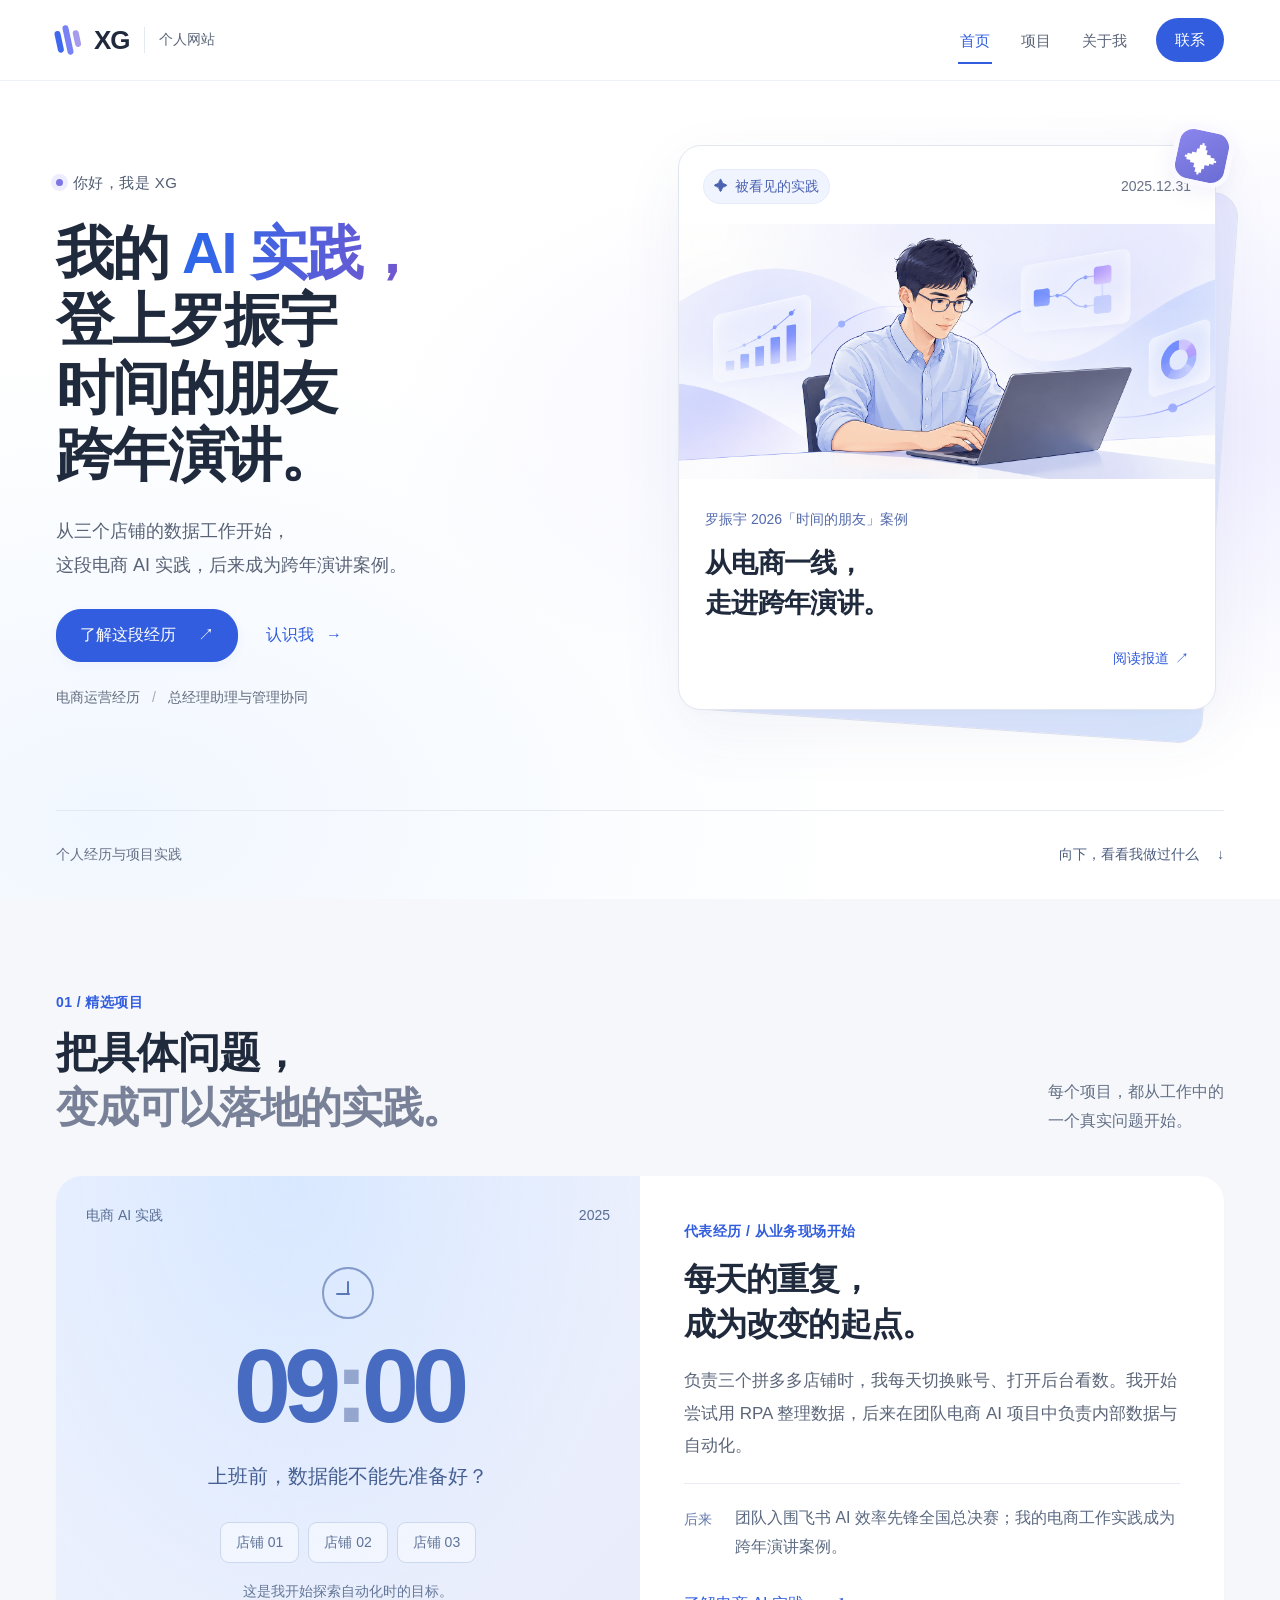
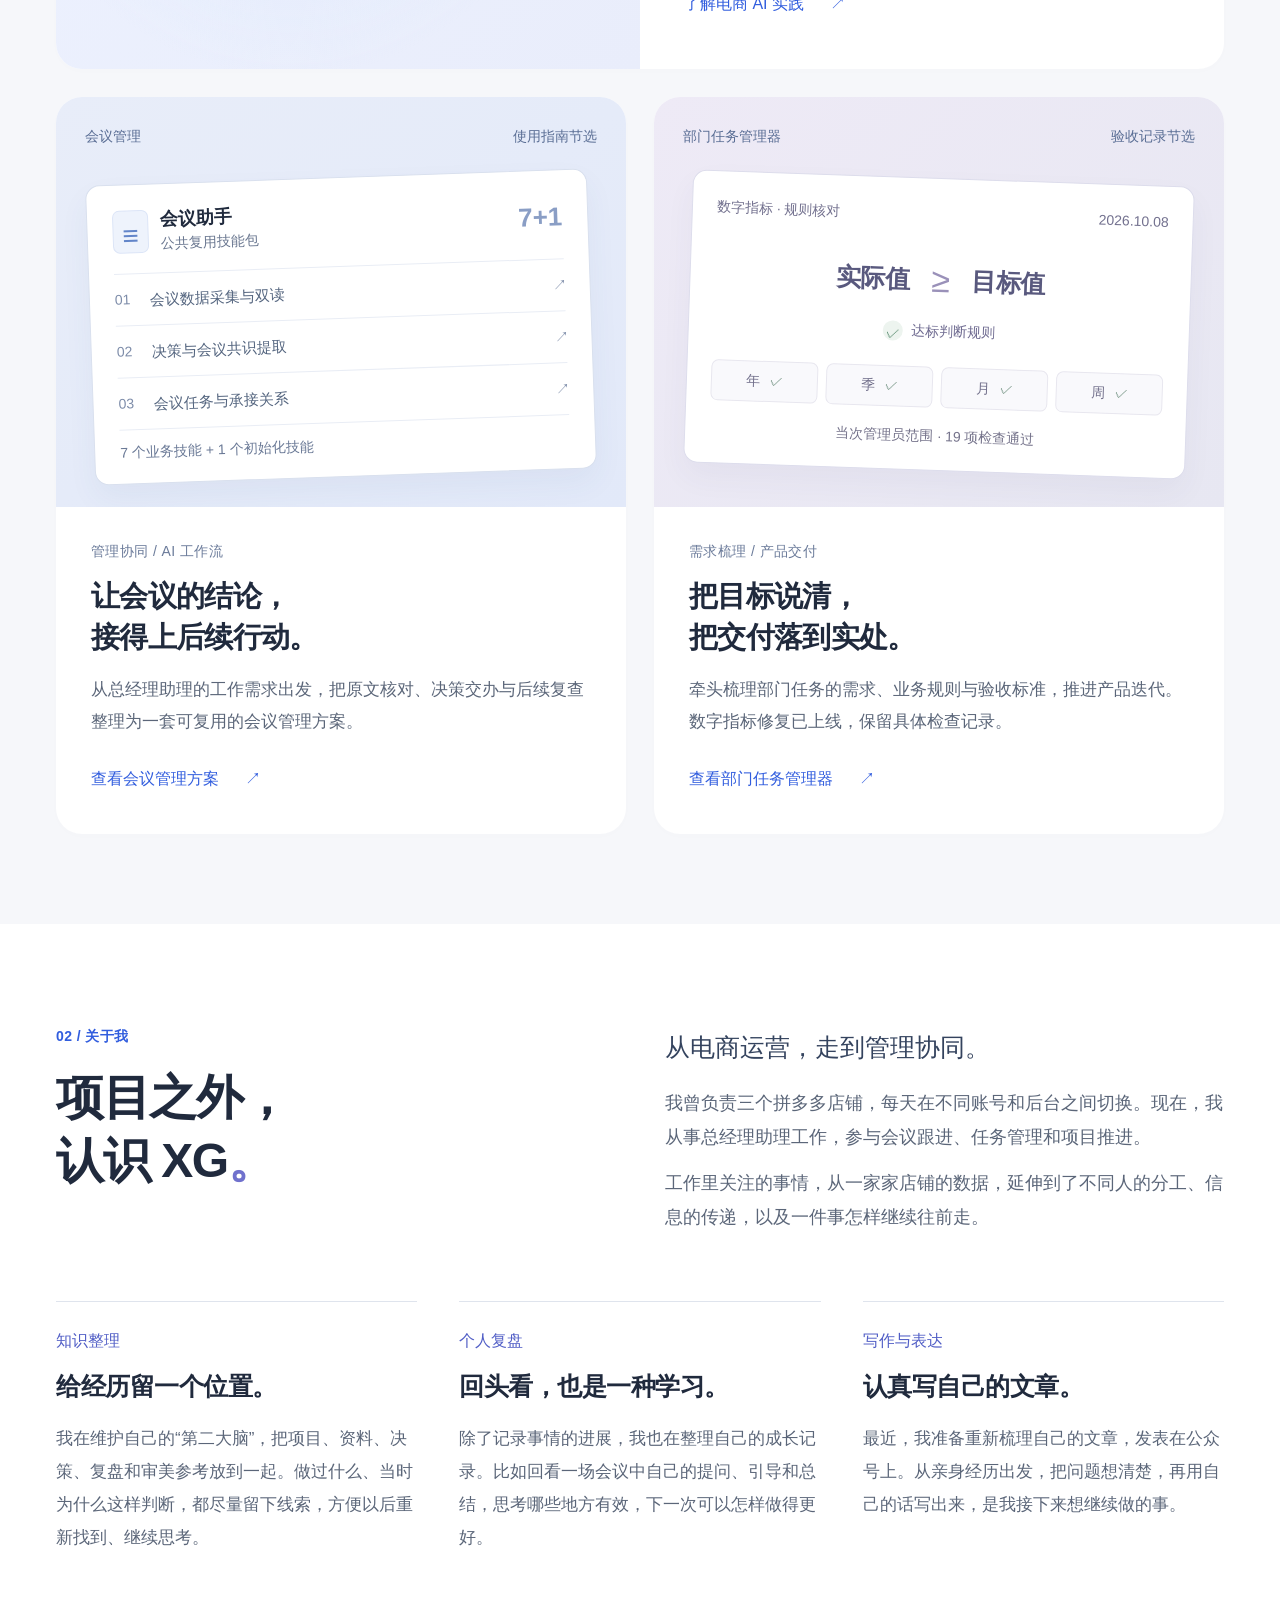
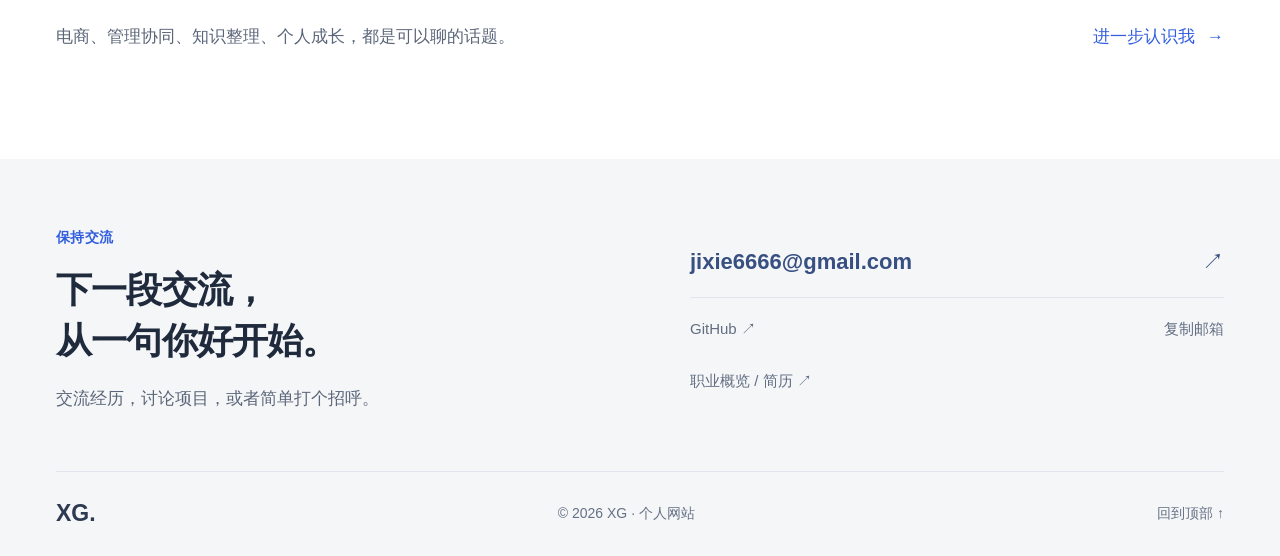
==== index.html @ a5724f80 "Expand personal introduction with learning reflection and writing Expand the homepage About section " ====
<!doctype html>
<html lang="zh-CN">
<head>
  <meta charset="utf-8">
  <meta name="viewport" content="width=device-width, initial-scale=1">
  <meta name="description" content="认识 XG：从电商店铺运营到总经理助理与管理协同，了解我的经历、代表项目与联系方式。">
  <meta name="theme-color" content="#ffffff">
  <meta property="og:title" content="XG｜我的 AI 实践，登上罗振宇时间的朋友跨年演讲。">
  <meta property="og:description" content="XG 的个人介绍与项目。电商 AI 实践、部门任务管理器与会议管理解决方案。">
  <meta property="og:type" content="website">
  <title>XG｜个人介绍与项目</title>
  <link rel="canonical" href="https://jixie6666-code.github.io/">
  <meta property="og:url" content="https://jixie6666-code.github.io/">
  <meta property="og:image" content="https://jixie6666-code.github.io/xg-ai-comic-v3.png">
  <link rel="icon" href="data:image/svg+xml,%3Csvg xmlns='http://www.w3.org/2000/svg' viewBox='0 0 64 64'%3E%3Crect width='64' height='64' rx='18' fill='%233370ff'/%3E%3Ctext x='32' y='41' font-family='Arial' font-size='26' font-weight='700' text-anchor='middle' fill='%23ffffff'%3EXG%3C/text%3E%3C/svg%3E">
  <link rel="stylesheet" href="ui.css?v=8"><link rel="stylesheet" href="home.css?v=8.3">
</head>
<body id="top">
  <a class="skip" href="#main">跳至正文</a>
  <header class="site-header"><div class="site-nav wrap"><a class="brand" href="#top" aria-label="XG 个人网站首页"><span class="logo-symbol" aria-hidden="true"><b></b><b></b><b></b></span>XG<span class="brand-label">个人网站</span></a><nav class="site-links" id="navigation" aria-label="主导航"><a href="#top" aria-current="location">首页</a><a href="#work">项目</a><a href="about.html">关于我</a><a href="#contact">联系</a></nav><button class="menu-toggle" aria-label="打开菜单" aria-expanded="false" aria-controls="navigation">☰</button></div></header>
  <main id="main">
    <div class="hero-shell">
      <section class="hero wrap" aria-labelledby="hero-title">
        <div class="hero-text">
          <div class="eyebrow intro-label"><span aria-hidden="true"></span>你好，我是 XG</div>
          <h1 id="hero-title"><span class="hero-line">我的 <span class="accent">AI 实践，</span></span><span class="hero-line">登上罗振宇</span><span class="hero-line">时间的朋友</span><span class="hero-line">跨年演讲。</span></h1>
          <p class="hero-copy">从三个店铺的数据工作开始，<br class="desktop-break">这段电商 AI 实践，后来成为跨年演讲案例。</p>
          <div class="hero-actions"><a class="primary link" href="project-commerce.html">了解这段经历 <span class="arrow" aria-hidden="true">↗</span></a><a class="text-button" href="about.html">认识我 <span class="arrow" aria-hidden="true">→</span></a></div>
          <p class="hero-caption">电商运营经历 <span aria-hidden="true">/</span> 总经理助理与管理协同</p>
        </div>
        <figure class="spotlight">
          <div class="spotlight-back" aria-hidden="true"></div>
          <div class="spotlight-card">
            <div class="spotlight-top"><span class="feature-pill"><span aria-hidden="true">✦</span> 被看见的实践</span><time datetime="2025-12-31">2025.12.31</time></div>
            <img class="portrait-image" src="xg-ai-comic-v3.png" alt="XG 戴眼镜、穿浅蓝色衬衫，在电脑前开展 AI 工作的漫画插图" fetchpriority="high" width="1923" height="818">
            <figcaption class="spotlight-content"><span class="spotlight-kicker">罗振宇 2026「时间的朋友」案例</span><h2>从电商一线，<br>走进跨年演讲。</h2><div class="spotlight-foot"><a class="link" href="https://www.feishu.cn/content/article/7591427374978190536" target="_blank" rel="noopener noreferrer">阅读报道 <span class="arrow" aria-hidden="true">↗</span></a></div></figcaption>
          </div>
          <div class="spotlight-seal" aria-hidden="true">✦</div>
        </figure>
      </section>
      <div class="hero-bottom wrap"><span>个人经历与项目实践</span><a href="#work">向下，看看我做过什么 <span aria-hidden="true">↓</span></a></div>
    </div>
    <div class="work-background">
      <section class="section wrap selected-projects" id="work" aria-labelledby="work-title">
        <div class="section-heading"><div><div class="eyebrow">01 / 精选项目</div><h2 id="work-title">把具体问题，<br><span>变成可以落地的实践。</span></h2></div><p class="side-note">每个项目，都从工作中的<br>一个真实问题开始。</p></div>
        <article class="commerce-feature" id="featured">
          <div class="commerce-visual"><div class="visual-label"><span>电商 AI 实践</span><span>2025</span></div><div class="clock-face" aria-hidden="true"><i></i><b></b></div><div class="morning-time">09<span>:</span>00</div><p class="morning-question">上班前，数据能不能先准备好？</p><div class="morning-stores"><span>店铺 01</span><span>店铺 02</span><span>店铺 03</span></div><p class="visual-note">这是我开始探索自动化时的目标。</p></div>
          <div class="commerce-content"><div class="eyebrow">代表经历 / 从业务现场开始</div><h3>每天的重复，<br>成为改变的起点。</h3><p>负责三个拼多多店铺时，我每天切换账号、打开后台看数。我开始尝试用 RPA 整理数据，后来在团队电商 AI 项目中负责内部数据与自动化。</p><div class="project-outcome"><span>后来</span><p>团队入围飞书 AI 效率先锋全国总决赛；我的电商工作实践成为跨年演讲案例。</p></div><a class="project-read" href="project-commerce.html">了解电商 AI 实践 <span aria-hidden="true">↗</span></a></div>
        </article>
        <div class="project-grid">
          <article class="project">
            <div class="project-visual meeting-visual"><div class="visual-label"><span>会议管理</span><span>使用指南节选</span></div><div class="guide-preview"><div class="guide-heading"><span class="document-icon" aria-hidden="true">≡</span><span>会议助手<span>公共复用技能包</span></span><b>7+1</b></div><div class="guide-row"><span>01</span><strong>会议数据采集与双读</strong><span aria-hidden="true">↗</span></div><div class="guide-row"><span>02</span><strong>决策与会议共识提取</strong><span aria-hidden="true">↗</span></div><div class="guide-row"><span>03</span><strong>会议任务与承接关系</strong><span aria-hidden="true">↗</span></div><div class="guide-foot">7 个业务技能 + 1 个初始化技能</div></div></div>
            <div class="project-content"><div class="eyebrow">管理协同 / AI 工作流</div><h3>让会议的结论，<br>接得上后续行动。</h3><p>从总经理助理的工作需求出发，把原文核对、决策交办与后续复查整理为一套可复用的会议管理方案。</p><a class="project-read" href="project-meeting.html">查看会议管理方案 <span aria-hidden="true">↗</span></a></div>
          </article>
          <article class="project">
            <div class="project-visual task-visual"><div class="visual-label"><span>部门任务管理器</span><span>验收记录节选</span></div><div class="task-preview"><div class="task-preview-top"><span>数字指标 · 规则核对</span><time datetime="2026-10-08">2026.10.08</time></div><div class="metric-rule"><span>实际值</span><b>≥</b><span>目标值</span></div><div class="metric-status"><span aria-hidden="true">✓</span> 达标判断规则</div><div class="scope-checks"><span>年 <i>✓</i></span><span>季 <i>✓</i></span><span>月 <i>✓</i></span><span>周 <i>✓</i></span></div><p class="task-preview-foot">当次管理员范围 · 19 项检查通过</p></div></div>
            <div class="project-content"><div class="eyebrow">需求梳理 / 产品交付</div><h3>把目标说清，<br>把交付落到实处。</h3><p>牵头梳理部门任务的需求、业务规则与验收标准，推进产品迭代。数字指标修复已上线，保留具体检查记录。</p><a class="project-read" href="project-task.html">查看部门任务管理器 <span aria-hidden="true">↗</span></a></div>
          </article>
        </div>
      </section>
    </div>
    <section class="personal-section" id="about" aria-labelledby="about-title">
      <div class="wrap personal-home">
        <div class="personal-heading"><div class="eyebrow">02 / 关于我</div><h2 id="about-title">项目之外，<br>认识 XG<span class="accent-dot">。</span></h2></div>
        <div class="personal-copy"><p class="personal-lead">从电商运营，走到管理协同。</p><p>我曾负责三个拼多多店铺，每天在不同账号和后台之间切换。现在，我从事总经理助理工作，参与会议跟进、任务管理和项目推进。</p><p>工作里关注的事情，从一家家店铺的数据，延伸到了不同人的分工、信息的传递，以及一件事怎样继续往前走。</p></div>
        <div class="personal-notes">
          <article class="personal-note"><span class="personal-topic">知识整理</span><h3>给经历留一个位置。</h3><p>我在维护自己的“第二大脑”，把项目、资料、决策、复盘和审美参考放到一起。做过什么、当时为什么这样判断，都尽量留下线索，方便以后重新找到、继续思考。</p></article>
          <article class="personal-note"><span class="personal-topic">个人复盘</span><h3>回头看，也是一种学习。</h3><p>除了记录事情的进展，我也在整理自己的成长记录。比如回看一场会议中自己的提问、引导和总结，思考哪些地方有效，下一次可以怎样做得更好。</p></article>
          <article class="personal-note"><span class="personal-topic">写作与表达</span><h3>认真写自己的文章。</h3><p>最近，我准备重新梳理自己的文章，发表在公众号上。从亲身经历出发，把问题想清楚，再用自己的话写出来，是我接下来想继续做的事。</p></article>
        </div>
        <div class="personal-bottom"><span>电商、管理协同、知识整理、个人成长，都是可以聊的话题。</span><a class="story-link" href="about.html">进一步认识我 <span aria-hidden="true">→</span></a></div>
      </div>
    </section>
  </main>
  <footer class="contact" id="contact"><div class="wrap"><div class="contact-top"><div><div class="eyebrow">保持交流</div><h2>下一段交流，<br>从一句你好开始。</h2><p>交流经历，讨论项目，或者简单打个招呼。</p></div><div class="contact-links"><a class="email-link" href="mailto:jixie6666@gmail.com">jixie6666@gmail.com <span>↗</span></a><div class="contact-mini"><a href="https://github.com/jixie6666-code" target="_blank" rel="noopener noreferrer">GitHub ↗</a><button class="copy-email">复制邮箱</button></div><div class="contact-mini"><button data-resume>职业概览 / 简历 ↗</button></div></div></div><div class="footer"><a class="wordmark" href="#top">XG.</a><span>© 2026 XG · 个人网站</span><a class="back-top" href="#top">回到顶部 ↑</a></div></div></footer>
  <dialog id="caseDialog" aria-labelledby="case-title"><div class="dialog-body"><div class="dialog-top"><div class="eyebrow" id="case-eyebrow">PROJECT NOTES</div><button class="close-button" data-close aria-label="关闭项目详情">×</button></div><h2 id="case-title"></h2><p class="dialog-lead" id="case-lead"></p><div class="case-details" id="case-details"></div><section class="case-evidence" aria-labelledby="evidence-title"><h3 id="evidence-title">工作产物与证据</h3><div id="case-artifacts" class="artifact-list"></div></section><p class="case-scope" id="case-scope"></p><div class="dialog-bottom"><span>对项目的兴趣，也可以成为交流的起点。</span><a class="text-button" href="mailto:jixie6666@gmail.com?subject=关于你的项目实践">聊聊这个项目 ↗</a></div></div></dialog>
  <dialog id="resumeDialog" aria-labelledby="resume-title"><div class="dialog-body"><div class="dialog-top"><div class="eyebrow">RESUME / 职业概览</div><button class="close-button" data-close aria-label="关闭简历">×</button></div><h2 class="resume-name" id="resume-title">XG</h2><div class="resume-meta"><span>管理协同 · AI 应用 · 项目交付</span><a href="mailto:jixie6666@gmail.com">jixie6666@gmail.com</a><span>jixie6666-code.github.io</span></div><section class="resume-section"><h3>个人概览</h3><p>具备电商业务与总经理助理工作实践，关注从业务需求到实际执行的连接。电商 AI 工作实践曾成为罗振宇跨年演讲案例。持续围绕业务问题、管理协同与项目交付探索工具应用。</p></section><section class="resume-section"><h3>核心能力</h3><ul><li>需求与流程：明确业务场景、责任分工、输入输出及验收标准。</li><li>管理协同：信息整理、决策依据记录、交办跟进与跨部门沟通。</li><li>AI 与工具应用：AI 工作流、自动化、知识管理与可复用方法沉淀。</li><li>项目交付：方案梳理、工具迭代、功能验证与结果记录。</li></ul></section><section class="resume-section"><h3>代表成果</h3><h4>2025.12.31｜罗振宇 2026「时间的朋友」跨年演讲案例</h4><p>在电商 AI 团队项目中负责内部数据与影刀 RPA 自动化；本人的电商工作实践成为跨年演讲案例，飞书官网于 2026 年 1 月 4 日实名报道。</p><h4>2025｜飞书 AI 效率先锋全国大赛总决赛</h4><p>入围电商项目团队主要成员。</p></section><section class="resume-section"><h3>代表实践</h3><h4>会议决策执行工作台</h4><p>从总经理助理的岗位需求设计会议管理流程，整理原文核对、决策与交办提取、复查基准；形成 7 个业务技能与 1 个初始化技能的公共复用包。</p><h4>部门任务管理器</h4><p>牵头需求归纳、业务建模、产品边界与验收推进。2026.10.08 数字指标修复上线，当次管理员年季月周页面 19 项检查通过；持续采用与业务效果另行验证。</p><h4>个人第二大脑</h4><p>通过项目、资源、决策与复盘组织知识，建立统一入口、来源记录和按需调用的个人上下文。</p></section><section class="resume-section"><h3>关注方向与常用工具</h3><p>关注方向：总经理助理 / 管理协同、AI 应用运营 / 项目交付。<br>实践工具：飞书、Codex、WorkBuddy、Obsidian、AI 工作流、自动化与脚本。</p></section><p class="resume-note">这是一份作品集职业概览；正式履历、教育经历与成果证明可在投递时另附定向简历。</p><div class="dialog-bottom"><span>可通过打印对话框保存为 PDF。</span><button class="primary" id="printResume">打印 / 保存 PDF ↗</button></div></div></dialog>
  <div class="toast" role="status" aria-live="polite"></div>
  <script>
    const cases={"commerce": {"kicker": "01 / 电商 AI 大脑 · 团队项目 · 2025", "title": "从拼多多运营现场，接起数据与 AI 分析", "lead": "当时我在拼多多做运营，开始探索 RPA 自动化与大模型分析工作流，随后作为团队成员参加飞书 AI 效率先锋大赛。我负责内部数据与 RPA 自动化，这段电商 AI 工作实践后来成为罗振宇跨年演讲案例。", "details": [["业务问题", "运营需要反复查看销售、竞品和经营指标，大促期间还要持续跟踪变化。信息分散、重复整理和异常发现滞后，让分析与行动跟不上业务节奏。"], ["我的职责", "负责项目中的“数据与自动化（内部影刀、RPA）”。我从拼多多运营岗位出发，把日常 RPA 与大模型工作流探索带进参赛项目。产品设计、Aily 开发、外部数据采集、仪表盘和现场演讲由团队其他成员分工承担。"], ["关键行动", "将运营现场的数据需求与内部 RPA 自动化工作结合，参与团队的数据到分析流程；与产品、业务规则和可视化等角色协作，使内部数据能够服务后续经营复盘、异常分析和运营判断。"], ["实际交付", "我的交付范围是内部数据与 RPA 自动化部分。团队将 RPA、飞书多维表格与 Aily 组合成电商 AI 工作流，连接数据、诊断与决策建议。下方保留本人职责的项目分工节选，并说明这一环如何接入团队方案。"], ["已证实结果", "团队项目入围 2025 飞书 AI 效率先锋全国总决赛；本人电商 AI 工作实践成为 2025 年 12 月 31 日罗振宇 2026「时间的朋友」跨年演讲案例，飞书官网随后实名报道。公开记录与项目分工共同支撑成果及本人角色；本页未将团队收益折算为个人业绩。"], ["对应岗位", "AI 应用运营／交付：从一线需求切入，完成负责环节的自动化，并与产品和技术角色协作。总经理助理／管理协同：理解业务指标的使用场景，厘清分工，让信息进入判断与行动。"]], "scope": "依据：本人补充、参赛启动会团队分工、总决赛讲解稿，以及飞书官网报道。内部材料仅展示本人职责的概括节选；公开成果属于团队协作，个人贡献明确到内部数据与 RPA 自动化环节。", "artifacts": [{"title": "查看本人分工与协作流程", "subtitle": "项目分工节选 · 个人贡献与团队交付", "href": "evidence-commerce.html"}, {"title": "飞书官网实名报道", "subtitle": "外部来源 · 2026.01.04", "href": "https://www.feishu.cn/content/article/7591427374978190536"}]}, "task": {"kicker": "02 / 部门任务管理器 · 2026", "title": "把管理目标，落到可执行、可验收的任务", "lead": "围绕年度、季度、月度和周度工作，把目标、责任、进展和验收放进同一套流程。我的重点是把业务要求写成明确规则，并推动规则在实际页面中得到验证。", "details": [["业务问题", "目标、任务和完成情况使用不同口径，容易出现进度看似完成、实际交付仍缺依据的问题。数字指标还需要覆盖亏损、零、小数和百分比等真实管理场景。"], ["我的职责", "牵头需求归纳、业务建模、产品边界梳理与验收推进；结合管理场景明确规则和使用方式，借助 AI 协作工具推进实现与问题修复。整体项目通过协作交付。"], ["关键行动", "把目标拆解到任务与责任，保留进展、交付凭证和验收环节。以数字指标修复为例：先确认“实际值 ≥ 目标值即达标”的业务规则，覆盖正负数、小数、零与百分比，再核对输入、保存、计算、展示和刷新后的结果。"], ["实际交付", "形成需求与系统设计、版本范围、变更与验收记录，并推进系统上线。代表产物是数字指标的规则与验收摘要，记录了一个业务例外从规则澄清到页面验收的过程。"], ["已证实结果", "2026 年 10 月 8 日数字指标修复上线；当次已授权管理员的年、季、月、周页面共 19 项生产浏览器检查通过。该数字是功能检查项数，具体覆盖范围可在下方摘要查看。"], ["对应岗位", "AI 应用运营／交付：需求澄清、产品边界、迭代与验收。总经理助理／管理协同：统一管理口径、厘清责任、跟进交付，并把待决问题交给有权判断的人。"]], "scope": "截至 2026.10.10：已有版本上线与上述限定范围验收。全角色完整验收、持续采用及长期业务效果分别跟踪；2.0 升级路线图处于讨论评审阶段。", "artifacts": [{"title": "查看规则与验收摘要", "subtitle": "工作产物节选 · 19 项检查的范围与结果", "href": "evidence-task.html"}]}, "meeting": {"kicker": "03 / 会议管理解决方案 · 2026", "title": "让会议结论，成为下一次行动的依据", "lead": "从总经理助理的日常工作出发，连接会前准备、会议原文核对、决策与交办提取、会后跟进和下次复查，并把方法整理成可配置的会议助手技能包。", "details": [["业务问题", "单份纪要能记录讨论，却难以持续回答：哪些已经确认，谁需要交付什么，何时检查，以及后续会议是否改变了原决定。"], ["我的职责", "围绕岗位工作设计会议管理流程，将判断规则、输出结构与复查要求交给 AI 辅助执行；推进工具搭建、材料核对和迭代，并整理供其他使用者配置的公共复用版。"], ["关键行动", "用纪要定位问题，再核对逐字稿；将正式决策、讨论建议、正式交办与自主承诺分别处理。任务保留来源、责任、时间和验收要求，再生成下次会议的检查基准；缺少确认时保留问题。"], ["实际交付", "个人会议工作台，以及 7 个业务技能和 1 个初始化技能组成的公共复用包，覆盖双读、决策、任务、复查基准、归档、会前审查与跨会议分析。下方展示已交付使用指南的节选和输出结构。"], ["已证实结果", "会议信息已被组织为可追溯的决策、任务和复查依据；公共版使用指南、配置规则和独立技能包已形成。公共版可按使用者的部门、项目和确认负责人配置，真实试装、持续使用与提效需按使用者分别验证。"], ["对应岗位", "AI 应用运营／交付：将工作经验拆成输入、规则、输出与验证步骤，沉淀可复用工具。总经理助理／管理协同：准确记录管理意图、跟进交办、准备复查材料，并识别需要升级确认的问题。"]], "scope": "公共版交付证据与个人在用版本分别记录。示例使用虚构议题，不展示真实会议原文、人员评价或业务数据；文档与技能包的形成不代表全员采用。", "artifacts": [{"title": "查看会议助手交付节选", "subtitle": "真实使用指南节选 · 配套虚构示例", "href": "evidence-meeting.html"}]}, "brain": {"kicker": "延伸实践 / 个人第二大脑", "title": "让知识支持下一次行动", "lead": "把文件整理为项目、资源、决策和复盘，建立统一入口及可按需调用的个人上下文。", "details": [["使用场景", "资料不断积累，使用时却不容易判断它与当前任务的关系。"], ["实践内容", "用项目卡、来源记录、运行状态与 Obsidian 双链连接材料；保留原始出处，让工具与本人使用一致的上下文。"], ["验证方式", "检查链接和来源，回看真实检索结果；把已确认事实、观察与假设分别维护。"]], "scope": "个人持续实践。知识组织与检索已有产物，长期使用效果继续通过实际工作验证。", "artifacts": []}};
    const caseDialog=document.querySelector('#caseDialog'),resumeDialog=document.querySelector('#resumeDialog');
    function openCase(key){
      const item=cases[key];if(!item)return;closeMenu();
      document.querySelector('#case-title').textContent=item.title;
      document.querySelector('#case-eyebrow').textContent=item.kicker;
      document.querySelector('#case-lead').textContent=item.lead;
      const detailRoot=document.querySelector('#case-details');detailRoot.replaceChildren();
      item.details.forEach(([title,copy])=>{const row=document.createElement('div');row.className='case-detail';const heading=document.createElement('h3');heading.textContent=title;const paragraph=document.createElement('p');paragraph.textContent=copy;row.append(heading,paragraph);detailRoot.append(row)});
      const root=document.querySelector('#case-artifacts');root.replaceChildren();
      if(key!=='brain'){const full=document.createElement('a');full.className='story-link';full.href='project-'+key+'.html';full.textContent='阅读完整实践 ↗';detailRoot.append(full)}
      document.querySelector('.case-evidence').hidden=!item.artifacts?.length;
      (item.artifacts||[]).forEach(e=>{const link=document.createElement('a');link.className='artifact-link';link.href=e.href;const title=document.createElement('strong');title.textContent=e.title+' ↗';const sub=document.createElement('span');sub.textContent=e.subtitle;link.append(title,sub);if(e.href.startsWith('https:')){link.target='_blank';link.rel='noopener noreferrer'}root.append(link)});
      document.querySelector('#case-scope').textContent=item.scope;caseDialog.showModal();caseDialog.scrollTop=0;
    }
    document.querySelectorAll('[data-case]').forEach(button=>button.addEventListener('click',()=>openCase(button.dataset.case)));
    document.querySelectorAll('[data-resume]').forEach(button=>button.addEventListener('click',()=>{closeMenu();resumeDialog.showModal()}));
    document.querySelectorAll('[data-close]').forEach(button=>button.addEventListener('click',()=>button.closest('dialog').close()));
    document.querySelectorAll('dialog').forEach(dialog=>dialog.addEventListener('click',event=>{const box=dialog.getBoundingClientRect();if(event.target===dialog&&(event.clientX<box.left||event.clientX>box.right||event.clientY<box.top||event.clientY>box.bottom))dialog.close()}));
    document.querySelector('#printResume').addEventListener('click',()=>window.print());
    document.querySelectorAll('[data-filter]').forEach(button=>button.addEventListener('click',()=>{document.querySelectorAll('[data-filter]').forEach(item=>item.setAttribute('aria-pressed',String(item===button)));document.querySelectorAll('[data-category]').forEach(project=>project.hidden=button.dataset.filter!=='all'&&!project.dataset.category.split(' ').includes(button.dataset.filter))}));
    const menu=document.querySelector('.menu-toggle'),navigation=document.querySelector('#navigation');function closeMenu(){navigation.classList.remove('open');menu.setAttribute('aria-expanded','false');menu.setAttribute('aria-label','打开菜单');menu.textContent='☰'}
    menu.addEventListener('click',()=>{const opened=navigation.classList.toggle('open');menu.setAttribute('aria-expanded',String(opened));menu.setAttribute('aria-label',opened?'关闭菜单':'打开菜单');menu.textContent=opened?'×':'☰'});navigation.querySelectorAll('a').forEach(link=>link.addEventListener('click',closeMenu));document.addEventListener('keydown',event=>{if(event.key==='Escape'){const inMenu=navigation.contains(document.activeElement);closeMenu();if(inMenu)menu.focus()}});
    let toastTimer;function notify(message){const toast=document.querySelector('.toast');toast.textContent=message;toast.classList.add('show');clearTimeout(toastTimer);toastTimer=setTimeout(()=>toast.classList.remove('show'),2600)}
    document.querySelector('.copy-email').addEventListener('click',async()=>{try{if(navigator.clipboard&&window.isSecureContext){await navigator.clipboard.writeText('jixie6666@gmail.com')}else{const input=document.createElement('textarea');input.value='jixie6666@gmail.com';input.setAttribute('readonly','');input.style.position='fixed';input.style.opacity='0';document.body.append(input);input.select();const success=document.execCommand('copy');input.remove();if(!success)throw new Error('copy unavailable')}notify('邮箱已复制：jixie6666@gmail.com')}catch{notify('请手动复制邮箱：jixie6666@gmail.com')}});
    const sectionLinks=[...navigation.querySelectorAll('a[href^="#"]')];
    const sectionTargets=sectionLinks.map(a=>({link:a,node:document.querySelector(a.getAttribute('href'))}));
    function setActiveSection(){let current=sectionTargets[0];for(const target of sectionTargets.slice(1)){if(target.node.getBoundingClientRect().top<=160)current=target}sectionLinks.forEach(a=>{a.classList.toggle('active',a===current.link);if(a===current.link)a.setAttribute('aria-current','location');else a.removeAttribute('aria-current')})}
    let scrollFrame=false;window.addEventListener('scroll',()=>{if(!scrollFrame){scrollFrame=true;requestAnimationFrame(()=>{setActiveSection();scrollFrame=false})}},{passive:true});window.addEventListener('resize',setActiveSection);setActiveSection();
    function openDeepLink(){
      if(location.hash.startsWith('#case-')){if(caseDialog.open)caseDialog.close();openCase(location.hash.slice(6))}
      if(location.hash==='#resume'&&!resumeDialog.open)resumeDialog.showModal();
    }
    window.addEventListener('hashchange',openDeepLink);openDeepLink();
  </script>
</body>
</html>
---- ui.css ----
:root{--ink:#202631;--muted:#596576;--blue:#295edc;--line:#e3e8ef;--soft:#f5f7fb;--sans:-apple-system,BlinkMacSystemFont,'Segoe UI','PingFang SC','Microsoft YaHei',sans-serif}
*{box-sizing:border-box}html{scroll-behavior:smooth;scroll-padding-top:100px}body{margin:0;background:#fff;color:var(--ink);font:18px/1.8 var(--sans);-webkit-font-smoothing:antialiased}h1,h2,h3,h4,p{margin:0}a{color:var(--blue);text-decoration:none;text-underline-offset:5px}button,input{font:inherit}button{cursor:pointer;color:inherit}a,button,summary{-webkit-tap-highlight-color:transparent}a:focus-visible,button:focus-visible,summary:focus-visible,input:focus-visible{outline:3px solid #295edc;outline-offset:5px}::selection{background:#e1eaff}[hidden]{display:none!important}.wrap,.shell{width:calc(100% - 112px);max-width:1168px;margin-inline:auto}.skip{position:fixed;top:-70px;left:16px;background:var(--blue);color:white;padding:10px 16px;z-index:100}.skip:focus{top:8px}
.site-header{position:sticky;top:0;z-index:30;background:rgba(255,255,255,.96);border-bottom:1px solid var(--line);backdrop-filter:blur(16px)}.site-nav{height:76px;display:flex;align-items:center;justify-content:space-between;gap:28px}.brand{display:inline-flex;align-items:center;gap:10px;color:var(--ink);font-size:26px;font-weight:800;letter-spacing:-1px;text-decoration:none;min-height:44px;white-space:nowrap}.brand .brand-label{font-weight:400;font-size:14px;color:var(--muted);letter-spacing:0;margin-left:4px;padding-left:14px;border-left:1px solid var(--line)}.logo-symbol{display:inline-flex;align-items:center;gap:3px;transform:rotate(-12deg);margin-right:4px}.logo-symbol b{width:6px;height:22px;border-radius:4px;background:#3e68ed}.logo-symbol b:nth-child(2){height:30px;background:#7881f5}.logo-symbol b:nth-child(3){height:17px;background:#a59cee}.site-links{display:flex;align-items:center;gap:28px}.site-links a{font-size:16px;color:var(--muted);padding:10px 2px;min-height:44px}.site-links a:hover,.site-links a[aria-current],.site-links a.active{color:var(--blue)}.site-links a[aria-current],.site-links a.active{box-shadow:inset 0 -2px var(--blue)}.menu-toggle{display:none;border:1px solid var(--line);border-radius:10px;background:white;align-items:center;justify-content:center;width:44px;height:44px;font-size:21px;color:var(--ink)}
.eyebrow{font-size:14px;font-weight:600;color:var(--blue);letter-spacing:.03em}.primary,.button{display:inline-flex;align-items:center;justify-content:center;gap:24px;min-height:48px;padding:10px 20px;border:1px solid var(--blue);border-radius:10px;background:var(--blue);color:white;text-decoration:none;font-size:16px;font-weight:550;transition:background .18s}.primary:hover,.button:hover{background:#204bb4}.text-button,.simple-link,.story-link{display:inline-flex;align-items:center;gap:12px;font-size:16px;min-height:44px;color:var(--blue)}.text-button:hover,.simple-link:hover,.story-link:hover{text-decoration:underline}.button.secondary{background:white;color:var(--blue);border-color:#cad6ec}.button.secondary:hover{background:#f2f6fd}.arrow{display:inline-block}.section{padding-block:88px}.section-heading{display:flex;justify-content:space-between;align-items:end;gap:28px;margin-bottom:34px}.section-heading h2{font-size:34px;line-height:1.45;letter-spacing:-1px;font-weight:650;margin-top:10px}.side-note{max-width:280px;color:var(--muted);font-size:15px;line-height:1.8}.site-footer{border-top:1px solid var(--line);padding:28px 0;font-size:14px;color:var(--muted);background:#fff}.site-footer .shell{display:flex;align-items:center;justify-content:space-between;flex-wrap:wrap;gap:16px}.site-footer a{font-size:14px;display:inline-flex;align-items:center;min-height:44px}
@media(max-width:1000px){.wrap,.shell{width:calc(100% - 64px)}.site-links{gap:20px}.brand .brand-label{display:none}.section{padding-block:72px}}
@media(max-width:760px){.wrap,.shell{width:calc(100% - 40px)}.site-nav{height:66px}.brand{font-size:24px}.logo-symbol b{width:5px;height:20px}.logo-symbol b:nth-child(2){height:26px}.logo-symbol b:nth-child(3){height:15px}.site-links{display:none;position:absolute;top:66px;left:0;right:0;padding:14px 20px;background:#fff;border-bottom:1px solid var(--line);box-shadow:0 12px 20px #26364e08}.site-links.open{display:flex;flex-direction:column;align-items:stretch;gap:2px}.site-links a{padding:10px 12px}.site-links a[aria-current],.site-links a.active{box-shadow:none;background:#f1f5ff;border-radius:8px}.menu-toggle{display:flex}.section{padding-block:56px}.section-heading{align-items:start;margin-bottom:28px;gap:16px}.section-heading h2{font-size:28px;letter-spacing:-.6px}.side-note{display:none}.site-footer .shell{align-items:start;flex-direction:column;gap:8px}body{font-size:17px}}
@media(prefers-reduced-motion:reduce){html{scroll-behavior:auto}*,*:before,*:after{animation:none!important;transition:none!important}}

/* v8: restrained shared navigation and controls */
:root{--ink:#202a3d;--muted:#5b6679;--blue:#315dde;--line:#e4e8ef}
.wrap,.shell{max-width:1200px}.site-header{background:#ffffffed;border-bottom-color:#edf0f5;backdrop-filter:blur(20px)}.site-nav{height:80px}.site-links{gap:27px}.site-links a{font-size:15px}.site-links a[href$="#contact"]{background:#315dde;color:white;padding:8px 19px;border-radius:22px;box-shadow:none}.site-links a[href$="#contact"]:hover{background:#264cbb}.primary,.button{border-radius:25px;min-height:50px;padding:11px 23px;gap:22px;font-size:16px;box-shadow:0 4px 12px #315dde0c}.text-button,.story-link{font-size:16px}.arrow{transition:transform .2s}.link:hover .arrow{transform:translate(2px,-2px)}
@media(max-width:760px){.site-nav{height:66px}.site-links{top:66px;gap:3px}.site-links a{font-size:16px}.site-links a[href$="#contact"]{margin-top:6px;text-align:center;justify-content:center}.wrap,.shell{width:calc(100% - 40px)}}
@media(prefers-reduced-motion:reduce){.link:hover .arrow{transform:none}}
---- home.css ----
/* XG v8: clear typography, layered portrait, distinct project previews. */
.hero-shell{background:radial-gradient(ellipse at 90% 42%,#eeedff 0,transparent 47%),radial-gradient(ellipse at 9% 90%,#f1f7ff 0,transparent 45%),#fff}
.hero{display:grid;grid-template-columns:1fr 1fr;gap:76px;align-items:center;padding-block:64px 76px;min-height:700px}
.intro-label{display:flex;align-items:center;gap:10px;color:#525d72;font-size:15px;font-weight:500}
.intro-label>span{width:7px;height:7px;border-radius:50%;background:#7d75e3;box-shadow:0 0 0 5px #eeecff}
.hero h1{font-size:clamp(48px,4.5vw,64px);line-height:1.17;letter-spacing:-2px;font-weight:730;margin:24px 0 0}
.hero-line{display:block}.accent{background:linear-gradient(105deg,#2869ec,#7856cc);color:transparent;background-clip:text;-webkit-background-clip:text}
.hero-copy{max-width:470px;font-size:18px;line-height:1.85;color:#596376;margin-top:26px}
.hero-actions{display:flex;align-items:center;gap:28px;flex-wrap:wrap;margin-top:27px}
.hero-caption{font-size:14px;color:#626c7e;line-height:1.8;margin-top:23px}.hero-caption span{padding-inline:8px;color:#a2aaba}
.spotlight{position:relative;min-width:0;margin:0 8px 0 0;padding-block:0 24px}
.spotlight-back{position:absolute;inset:30px -5px 7px 19px;border-radius:25px;background:linear-gradient(150deg,#eee9fd,#d9e6fd);transform:rotate(4deg);border:1px solid #e1e5f2}
.spotlight-card{position:relative;border:1px solid #e2e6ef;border-radius:23px;overflow:hidden;background:white;box-shadow:0 3px 7px #253f6804,0 22px 65px #3d538c10}
.spotlight-top{display:flex;justify-content:space-between;align-items:center;gap:12px;padding:23px 24px 20px;color:#687185;font-size:14px}
.feature-pill{display:flex;align-items:center;gap:7px;font-size:14px;color:#4c63b2;background:#f0f4ff;border:1px solid #e5ebfa;padding:4px 10px;border-radius:20px}
.portrait-image{display:block;width:100%;height:255px;object-fit:cover;object-position:44% center;background:#f3f3fc}
.spotlight-content{padding:23px 26px 28px}.spotlight-kicker{font-size:14px;color:#536aab}.spotlight-content h2{font-size:27px;line-height:1.5;font-weight:650;letter-spacing:-.7px;margin:8px 0 13px}
.spotlight-foot{display:flex;align-items:center;justify-content:flex-end;gap:12px;color:#667185;font-size:14px}.spotlight-foot a{display:inline-flex;align-items:center;min-height:44px;gap:6px;white-space:nowrap}
.spotlight-seal{position:absolute;right:-16px;top:-19px;display:grid;place-items:center;width:60px;height:60px;font-size:34px;color:white;background:linear-gradient(140deg,#8b86ed,#6a6cd3);border:5px solid #f9f9ff;border-radius:19px;transform:rotate(12deg);box-shadow:0 7px 20px #6c71cc15}

.hero-bottom{display:flex;justify-content:space-between;align-items:center;border-top:1px solid #e4e9f2;padding:22px 0;font-size:14px;color:#667185}.hero-bottom a{display:flex;align-items:center;gap:18px;min-height:44px;color:#4d5e80}
.work-background{background:#f6f7fa}.selected-projects{padding-block:91px 90px}.section-heading{margin-bottom:40px}.section-heading h2{font-size:42px;font-weight:680;line-height:1.32;letter-spacing:-1.3px}.section-heading h2 span{color:#788197}.side-note{font-size:16px;color:#637087}
.commerce-feature{display:grid;grid-template-columns:1fr 1fr;border-radius:26px;overflow:hidden;background:white;box-shadow:0 2px 8px #24335303;margin-bottom:28px}.commerce-visual{position:relative;overflow:hidden;display:flex;flex-direction:column;align-items:center;justify-content:center;min-height:470px;padding:30px;background:radial-gradient(ellipse at 40% 0,#d8e8ff,transparent 72%),linear-gradient(135deg,#edf2ff,#e9edfb)}
.visual-label{position:relative;z-index:1;display:flex;justify-content:space-between;align-items:center;width:100%;gap:12px;font-size:14px;color:#596d94}.commerce-visual>.visual-label{position:absolute;top:27px;left:30px;right:30px;width:auto}
.clock-face{position:relative;width:52px;height:52px;border:2px solid #849ac8;border-radius:50%;margin:27px 0 10px}.clock-face i,.clock-face b{position:absolute;background:#5879b9;border-radius:3px;left:23px;top:12px;width:2px;height:14px}.clock-face b{top:24px;left:12px;width:14px;height:2px}
.morning-time{font-size:103px;line-height:1.12;letter-spacing:-7px;color:#466bc0;font-weight:640;font-variant-numeric:tabular-nums}.morning-time span{color:#94a5ce}.morning-question{font-size:20px;color:#455f91;font-weight:550;margin-top:14px;text-align:center}.morning-stores{display:flex;gap:9px;margin-top:28px}.morning-stores span{font-size:14px;padding:7px 15px;border:1px solid #cbd8ed;border-radius:9px;background:#ffffff70;color:#5d7297}.visual-note{font-size:14px;color:#647698;margin-top:16px;text-align:center}
.commerce-content{padding:43px 44px;align-self:center}.commerce-content h3{font-size:32px;line-height:1.4;font-weight:650;letter-spacing:-.9px;margin-top:13px}.commerce-content>p{font-size:17px;line-height:1.9;color:var(--muted);margin-top:19px}.project-outcome{display:grid;grid-template-columns:35px 1fr;gap:16px;border-top:1px solid #e9edf3;padding-top:20px;margin-top:21px}.project-outcome>span{font-size:14px;color:#6278ad;padding-top:3px}.project-outcome p{font-size:16px;line-height:1.8;color:#5b6981}.project-read{display:inline-flex;align-items:center;justify-content:space-between;gap:26px;min-height:44px;margin-top:20px;font-size:16px;font-weight:500}.project-read span{transition:transform .2s}.project-read:hover span{transform:translate(3px,-3px)}.project-read:hover{text-decoration:underline}
.project-grid{display:grid;grid-template-columns:1fr 1fr;gap:28px}.project{min-width:0;background:white;border-radius:26px;overflow:hidden;box-shadow:0 2px 8px #24335303;transition:box-shadow .25s,transform .25s}.project:hover{transform:translateY(-4px);box-shadow:0 18px 45px #24335309}
.project-visual{height:360px;padding:27px 29px 0;overflow:hidden}.meeting-visual{background:linear-gradient(145deg,#e8edf9,#e2e9f9)}.task-visual{background:linear-gradient(135deg,#eeeaf6,#e7e7f2)}
.guide-preview{margin:28px 5px 0;background:white;border:1px solid #d9e0ee;border-radius:14px 14px 0 0;padding:22px 25px 18px;box-shadow:0 14px 30px #3854780e;transform:rotate(-2deg)}.guide-heading{display:flex;align-items:center;gap:12px;padding-bottom:18px}.document-icon{display:grid;place-items:center;width:36px;height:43px;background:#eef3fc;border:1px solid #dce5f7;color:#6285c9;border-radius:7px;font-size:28px}.guide-heading>span:nth-child(2){font-size:18px;font-weight:600;line-height:1.5}.guide-heading>span>span{display:block;font-size:14px;color:#6a7790;font-weight:400}.guide-heading b{margin-left:auto;font-size:26px;font-weight:650;color:#8a9ec5}.guide-row{display:grid;grid-template-columns:25px 1fr 12px;gap:10px;align-items:center;padding:12px 0;border-top:1px solid #e9edf5;font-size:14px;color:#7d8ca9}.guide-row strong{font-size:15px;color:#54657f;font-weight:500}.guide-foot{font-size:14px;color:#6a7996;padding-top:10px;border-top:1px solid #e9edf5}
.task-preview{margin:29px 5px 0;border:1px solid #ddddec;border-radius:14px 14px 0 0;background:white;padding:23px 24px 21px;box-shadow:0 14px 30px #4542730c;transform:rotate(2deg)}.task-preview-top{display:flex;justify-content:space-between;gap:12px;flex-wrap:wrap;font-size:14px;color:#72708e}.metric-rule{display:flex;align-items:center;justify-content:center;gap:22px;margin:23px 0 8px;font-size:25px;letter-spacing:-.6px;font-weight:600;color:#59597e}.metric-rule b{font-size:34px;color:#9a91b9;font-weight:500}.metric-status{display:flex;align-items:center;justify-content:center;gap:8px;color:#6e6a90;font-size:14px}.metric-status>span{display:grid;place-items:center;width:20px;height:20px;background:#edf4ef;color:#5b8d71;border-radius:50%}.scope-checks{display:grid;grid-template-columns:repeat(4,1fr);gap:8px;margin-top:22px}.scope-checks span{display:flex;align-items:center;justify-content:center;gap:10px;border:1px solid #e8e7ef;background:#f9f9fc;border-radius:7px;padding:7px 0;font-size:14px;color:#73718c}.scope-checks i{font-size:13px;color:#668976;font-style:normal}.task-preview-foot{font-size:14px;color:#75738b;margin-top:16px;text-align:center}
.project-content{padding:32px 35px 33px}.project-content .eyebrow{font-size:14px;color:#6b7b9a;font-weight:500}.project-content h3{font-size:29px;line-height:1.4;letter-spacing:-.7px;font-weight:650;margin-top:12px}.project-content>p{font-size:17px;line-height:1.85;color:var(--muted);margin-top:17px}.project-read{font-size:16px}
.personal-home{display:grid;grid-template-columns:1fr 1.1fr;column-gap:100px;row-gap:55px;padding-block:100px;align-items:start}.personal-home h2{font-size:48px;line-height:1.3;font-weight:650;letter-spacing:-1.4px;margin-top:18px}.accent-dot{color:#7071cd}.personal-copy{padding-top:5px}.personal-copy .personal-lead{font-size:25px;font-weight:550;color:#34435e;line-height:1.5;margin-bottom:19px}.personal-copy p{font-size:18px;line-height:1.9;color:var(--muted);margin-bottom:12px}.personal-copy .story-link{margin-top:11px}
.contact{background:#f5f6f8;padding:66px 0 20px}.contact-top{display:grid;grid-template-columns:1fr 1fr;align-items:center;gap:100px}.contact h2{font-size:36px;font-weight:650;line-height:1.4;letter-spacing:-.8px;margin-top:15px}.contact p{font-size:17px;color:var(--muted);margin-top:18px}.contact-links{display:grid;gap:8px}.email-link{display:flex;justify-content:space-between;gap:15px;align-items:center;min-height:60px;padding-bottom:11px;border-bottom:1px solid #dfe4ed;font-size:22px;font-weight:550;color:#384f82}.email-link span{font-weight:400}.contact-mini{display:flex;align-items:center;justify-content:space-between;gap:20px}.contact-mini a,.contact-mini button{font-size:15px;color:#626e82;min-height:44px;padding:0;background:none;border:0;display:inline-flex;align-items:center}.contact-mini a:hover,.contact-mini button:hover{color:var(--blue)}.footer{display:flex;align-items:center;justify-content:space-between;gap:20px;border-top:1px solid #e1e6ee;margin-top:56px;padding-top:20px;font-size:14px;color:#657185}.footer a{min-height:44px;display:inline-flex;align-items:center;font-size:14px;color:#657185}.footer .wordmark{font-size:23px;color:#2e3a52;font-weight:750}
.toast{position:fixed;bottom:26px;left:50%;transform:translate(-50%,15px);background:#25314c;color:white;padding:12px 23px;border-radius:12px;font-size:15px;opacity:0;pointer-events:none;transition:.2s;z-index:80;max-width:calc(100% - 32px)}.toast.show{opacity:1;transform:translate(-50%,0)}
@media(max-width:1100px){.hero{gap:48px;padding-block:58px 65px;min-height:680px}.hero h1{font-size:49px}.portrait-image{height:229px}.spotlight-top{padding:19px}.spotlight-content{padding:20px}.spotlight-content h2{font-size:24px}.spotlight-foot{flex-wrap:wrap;gap:0 12px}.commerce-content{padding:33px}.commerce-content h3{font-size:29px}.project-visual{padding:24px 21px 0;height:340px}.guide-preview,.task-preview{padding-inline:18px;margin-inline:0}.guide-row{gap:6px;grid-template-columns:20px 1fr 10px}.guide-row strong{font-size:14px}.metric-rule{font-size:22px;gap:15px}.project-content{padding:28px}.personal-home,.contact-top{gap:60px}}
@media(max-width:850px) and (min-width:761px){.hero{gap:34px}.hero h1{font-size:44px}.hero-copy{font-size:17px}.spotlight-top{padding-inline:14px;font-size:13px}.feature-pill{font-size:13px}.spotlight-content h2{font-size:23px}.portrait-image{height:215px}.commerce-content{padding:26px}.commerce-content h3{font-size:26px}.morning-time{font-size:86px}.morning-question{font-size:18px}.morning-stores{gap:5px}.morning-stores span{padding:6px 10px}.project-content h3{font-size:25px}.task-preview-top time{display:none}}
@media(max-width:760px){.hero{grid-template-columns:1fr;gap:48px;padding-block:42px 51px;min-height:0}.hero h1{font-size:clamp(39px,10.8vw,56px);letter-spacing:-1.5px;line-height:1.18;margin-top:23px}.hero-copy{font-size:17px;line-height:1.85;margin-top:24px;max-width:520px}.desktop-break{display:none}.hero-actions{gap:26px;margin-top:23px}.hero-caption{margin-top:20px;font-size:14px}.spotlight{max-width:510px;width:calc(100% - 14px);margin:0 auto}.spotlight-seal{right:-12px;top:-15px;width:50px;height:50px;border-width:4px;border-radius:16px;font-size:28px}.spotlight-back{right:0;left:14px;transform:rotate(3deg)}.spotlight-top{padding:17px 18px;font-size:14px}.feature-pill{font-size:14px}.portrait-image{height:auto;aspect-ratio:1.9;object-fit:cover}.spotlight-content{padding:21px 21px 30px}.spotlight-content h2{font-size:25px;line-height:1.5}.spotlight-foot{gap:3px 10px;font-size:14px}.hero-bottom{padding:15px 0;justify-content:center}.hero-bottom>span{display:none}.hero-bottom a{font-size:14px}.selected-projects{padding-block:62px}.section-heading{margin-bottom:28px}.section-heading h2{font-size:32px;line-height:1.4;letter-spacing:-1px}.commerce-feature{grid-template-columns:1fr;border-radius:22px;margin-bottom:25px}.commerce-visual{min-height:348px;padding:24px}.commerce-visual>.visual-label{top:22px;left:24px;right:24px}.clock-face{width:43px;height:43px;margin-top:30px;margin-bottom:8px}.clock-face i{left:19px;top:9px;height:12px}.clock-face b{left:9px;top:19px;width:12px}.morning-time{font-size:85px;letter-spacing:-5px}.morning-question{font-size:18px;margin-top:8px}.morning-stores{margin-top:18px}.morning-stores span{padding:5px 12px}.visual-note{font-size:14px;margin-top:12px}.commerce-content{padding:28px 25px 29px}.commerce-content h3{font-size:28px;line-height:1.4;margin-top:12px}.commerce-content>p{font-size:17px}.project-grid{grid-template-columns:1fr;gap:25px}.project{border-radius:22px}.project-visual{height:340px;padding:24px 23px 0}.guide-preview,.task-preview{max-width:440px;margin:26px auto 0;padding:21px}.guide-row strong{font-size:15px}.guide-heading>span:nth-child(2){font-size:18px}.task-preview-top{font-size:14px}.metric-rule{font-size:24px;gap:19px}.project-content{padding:27px 25px 29px}.project-content h3{font-size:28px}.project-content>p{font-size:17px}.personal-home{grid-template-columns:1fr;gap:29px;padding-block:62px}.personal-home h2{font-size:37px;margin-top:13px}.personal-copy{padding:0}.personal-copy .personal-lead{font-size:23px;margin-bottom:15px}.personal-copy p{font-size:17px}.contact{padding-top:47px}.contact-top{grid-template-columns:1fr;gap:29px}.contact h2{font-size:31px}.contact p{font-size:17px}.contact-links{max-width:520px;width:100%}.email-link{font-size:21px}.footer{margin-top:35px;flex-wrap:wrap;gap:6px 18px}.footer>span{order:3;width:100%}.footer .back-top{margin-left:auto}}
@media(max-width:360px){.hero h1{font-size:37px}.hero-caption span{padding-inline:3px}.hero-caption{font-size:14px}.spotlight-top{padding-inline:13px;gap:8px}.feature-pill{padding:3px 7px;font-size:14px}.spotlight-content{padding-inline:17px}.spotlight-kicker{font-size:14px}.spotlight-content h2{font-size:24px}.project-visual{padding-inline:17px}.guide-preview,.task-preview{padding:16px}.guide-row{grid-template-columns:18px 1fr 9px;gap:4px}.guide-row strong{font-size:14px}.guide-heading b{font-size:23px}.task-preview-top{gap:4px}.task-preview-top time{display:none}.metric-rule{font-size:22px;gap:13px}.section-heading h2{font-size:29px}.morning-question{font-size:17px}.email-link{font-size:19px}.contact h2{font-size:29px}}

/* Existing accessible project and resume dialogs. */
dialog{padding:0;border:1px solid #e2e7ef;background:#fff;color:var(--ink);border-radius:16px;width:calc(100% - 40px);max-width:780px;max-height:88dvh;overflow:auto;box-shadow:0 30px 100px #1f304a26}dialog::backdrop{background:#17283b70;backdrop-filter:blur(7px)}.dialog-body{padding:35px 39px}.dialog-top{display:flex;align-items:center;justify-content:space-between;gap:20px;margin-bottom:22px}.close-button{width:32px;height:32px;border-radius:8px;background:#f4f6fa;color:#9ba6b7;font-size:21px}.dialog-body h2{font-size:29px;line-height:1.5;letter-spacing:-.8px;font-weight:650}.dialog-lead{font-size:16px;line-height:1.95;color:#596579;margin-top:15px}.case-details{margin-top:25px}.case-detail{display:grid;grid-template-columns:100px 1fr;gap:23px;padding:20px 0;border-top:1px solid #edf0f5}.case-detail h3{font-size:16px;font-weight:550;color:#3370ff}.case-detail p{font-size:16px;line-height:1.95;color:#596579}.case-scope{background:#f5f8ff;border:1px solid #e9effc;border-radius:8px;padding:12px 16px;font-size:14px;line-height:1.9;color:#68758a}.dialog-bottom{display:flex;align-items:center;justify-content:space-between;gap:20px;margin-top:25px;font-size:14px;color:#68758a}.resume-name{font-size:40px!important;letter-spacing:-1px!important}.resume-meta{display:flex;gap:8px 19px;flex-wrap:wrap;font-size:14px;color:#68758a;margin:10px 0 25px}.resume-section{padding:18px 0;border-top:1px solid #edf0f5}.resume-section h3{color:#3370ff;font-size:16px;font-weight:550;margin-bottom:10px}.resume-section h4{font-size:16px;font-weight:550;margin-top:11px}.resume-section p,.resume-section li{font-size:16px;color:#596579;line-height:1.9}.resume-section ul{margin:7px 0 0;padding-left:19px}.resume-note{font-size:14px;color:#68758a;margin-top:16px}
.spotlight-top>span:last-child{padding-right:36px}

.role-links{display:flex;gap:8px 18px;flex-wrap:wrap;margin-top:10px}
.role-links button{font:inherit;font-size:16px;color:#2858cf;background:none;border:0;padding:3px 0;cursor:pointer;text-align:left}
.role-links button:hover{text-decoration:underline}
.case-evidence{margin-top:24px;padding-top:22px;border-top:1px solid #e4e9f2}
.case-evidence h3{font-size:18px;margin:0 0 14px}
.artifact-list{display:grid;gap:10px}
.artifact-link{display:flex;flex-direction:column;gap:6px;border:1px solid #dbe4fa;border-radius:12px;background:#f5f8ff;padding:16px 18px;color:#244dab;text-decoration:none}
.artifact-link:hover{background:#edf3ff;border-color:#9ab4f6}
.artifact-link strong{font-size:16px;font-weight:600}
.artifact-link span{font-size:14px;color:#5c687d;line-height:1.6}
#caseDialog{max-width:850px;width:calc(100% - 32px)}
#caseDialog .dialog-top{position:sticky;top:0;z-index:2;background:white;padding:12px 0}
#caseDialog .dialog-body{padding-top:10px}
#caseDialog .case-detail p{line-height:1.85}
#caseDialog .case-detail{padding:19px 0}
.case-scope{line-height:1.8!important}
@media(max-width:600px){#caseDialog{width:calc(100% - 20px);max-height:calc(100dvh - 24px)}#caseDialog .dialog-body{padding:0 20px 24px}.artifact-link{padding:14px}#caseDialog .case-detail{padding:15px 0}.hero-role{gap:8px}.hero-role span{font-size:14px}}

.close-button{width:44px;height:44px;color:#4b5b73}.dialog-top{gap:16px}.dialog-lead,.case-detail p,.resume-section p,.resume-section li{font-size:17px;color:#596576}.case-scope,.dialog-bottom{color:#596576}.case-detail h3{color:#295edc}.resume-section h3{color:#295edc}.dialog-body a{color:#295edc}.dialog-body .primary{color:white}@media(max-width:760px){.dialog-body{padding:22px}.dialog-body h2{font-size:25px}.case-detail{grid-template-columns:1fr;gap:9px}.dialog-bottom{flex-direction:column;align-items:start}.case-detail p{font-size:17px}}
@media print{body{background:white;font-size:10pt}body>*:not(#resumeDialog){display:none!important}#resumeDialog{position:static;display:block!important;max-height:none;width:100%;max-width:none;border:0;box-shadow:none;margin:0;padding:0;overflow:visible;background:white}.dialog-body{padding:0}.dialog-top,.dialog-bottom,.resume-note{display:none!important}.resume-section{break-inside:avoid;padding:11px 0}.resume-section h3{font-size:10pt}.resume-section p,.resume-section li{font-size:9pt}a{text-decoration:none}.resume-name{font-size:32pt!important}@page{size:A4;margin:16mm}}
.story-opening .story-signature{font-size:14px;line-height:1.8}

@media(prefers-reduced-motion:reduce){.project:hover{transform:none}.project-read:hover span{transform:none}}

/* Keep every preview label visible at all widths. */
.project-visual{height:auto;min-height:410px;padding-bottom:26px}.guide-preview,.task-preview{border-radius:14px}@media(max-width:1100px){.project-visual{min-height:400px}}@media(max-width:760px){.project-visual{min-height:0;padding-bottom:27px}.spotlight{padding-bottom:24px}}

/* Personal introduction: reading rhythm and three areas of ongoing interest. */
.personal-notes{grid-column:1/-1;display:grid;grid-template-columns:repeat(3,minmax(0,1fr));gap:42px}.personal-note{padding-top:25px;border-top:1px solid #dfe4ed}.personal-topic{display:block;color:#515ec6;font-size:16px;font-weight:550}.personal-note h3{font-size:25px;font-weight:600;line-height:1.5;letter-spacing:-.5px;margin:12px 0 16px}.personal-note p{font-size:17px;line-height:1.95;color:var(--muted)}.personal-bottom{grid-column:1/-1;display:flex;align-items:center;justify-content:space-between;gap:24px;padding-top:6px}.personal-bottom>span{font-size:17px;line-height:1.8;color:var(--muted)}.personal-bottom .story-link{white-space:nowrap;font-size:17px}
@media(max-width:1100px){.personal-home{row-gap:42px}.personal-notes{gap:27px}.personal-note h3{font-size:23px}}
@media(max-width:760px){.personal-home{row-gap:30px}.personal-notes{grid-template-columns:1fr;gap:28px}.personal-note{padding-top:24px}.personal-note h3{font-size:25px;margin:10px 0 12px}.personal-note p{font-size:17px;line-height:1.9}.personal-bottom{align-items:flex-start;flex-direction:column;gap:16px;padding-top:0}.personal-topic{font-size:16px}}
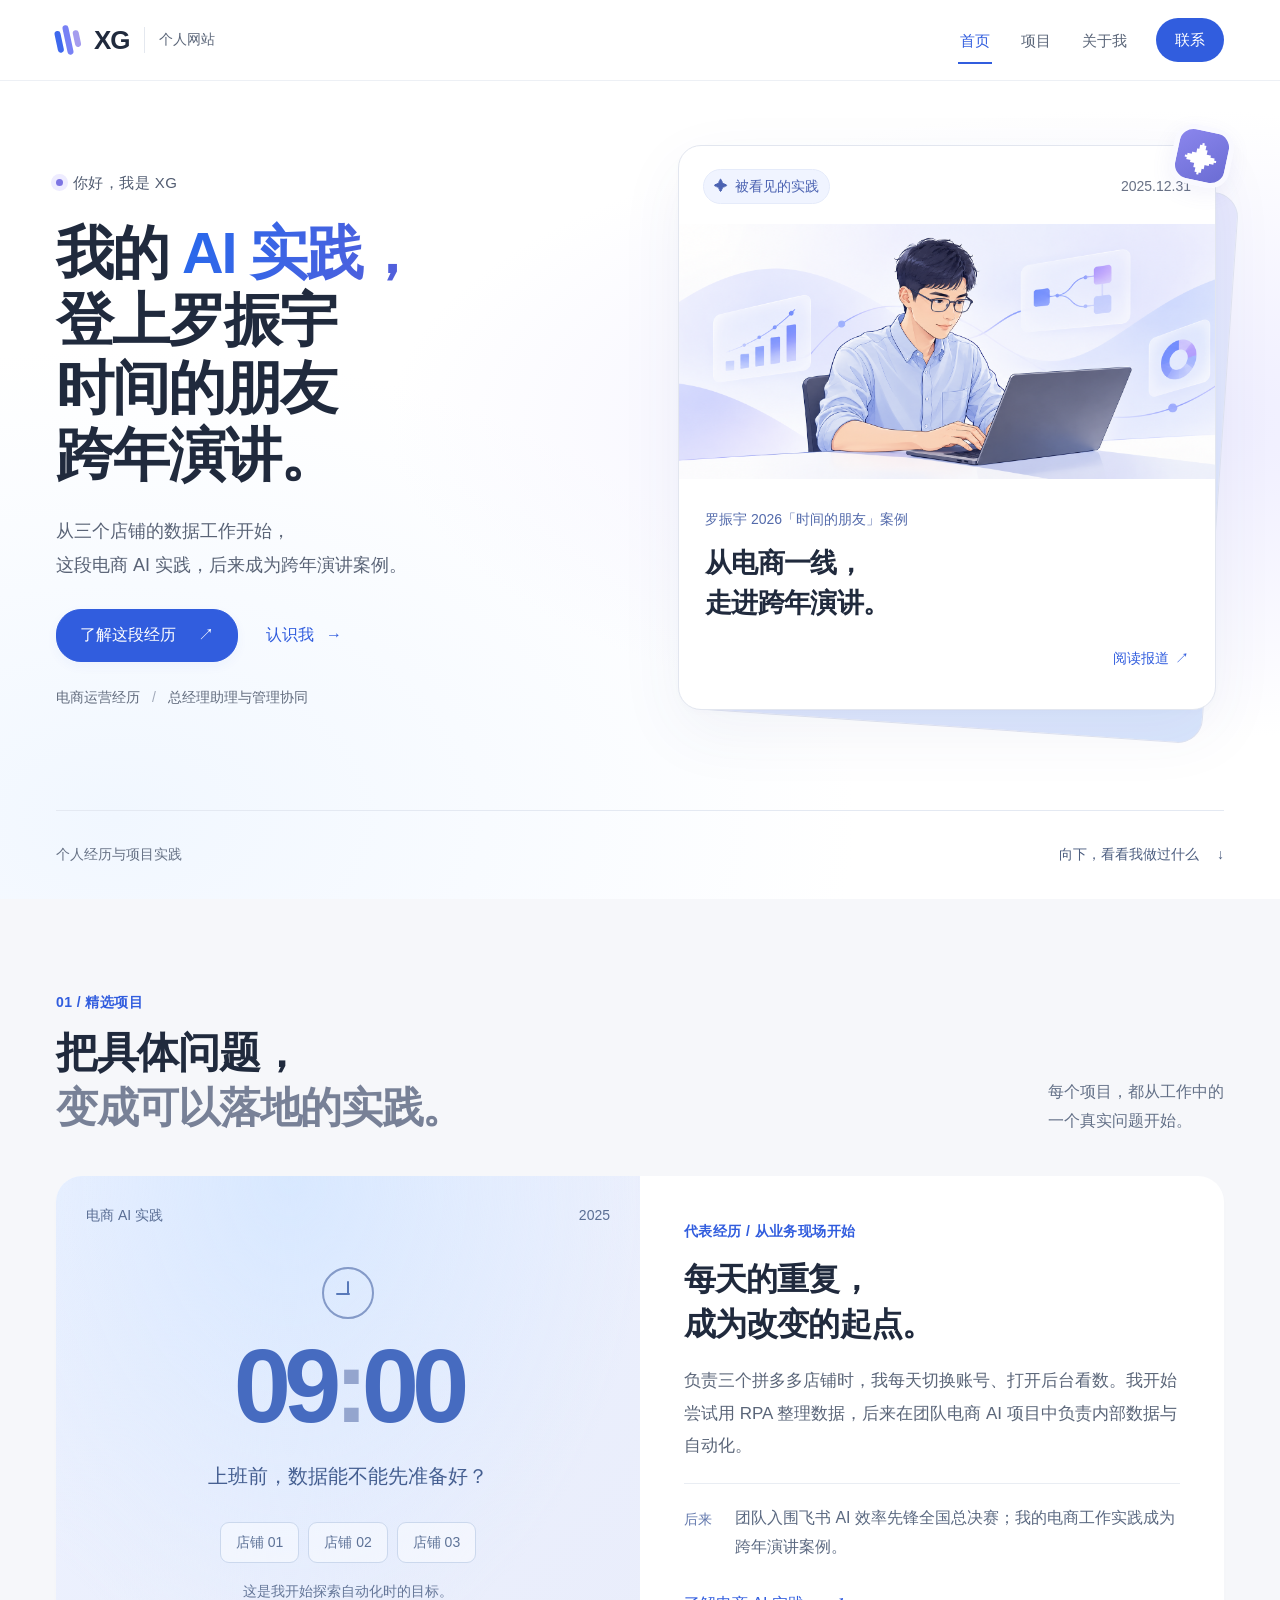
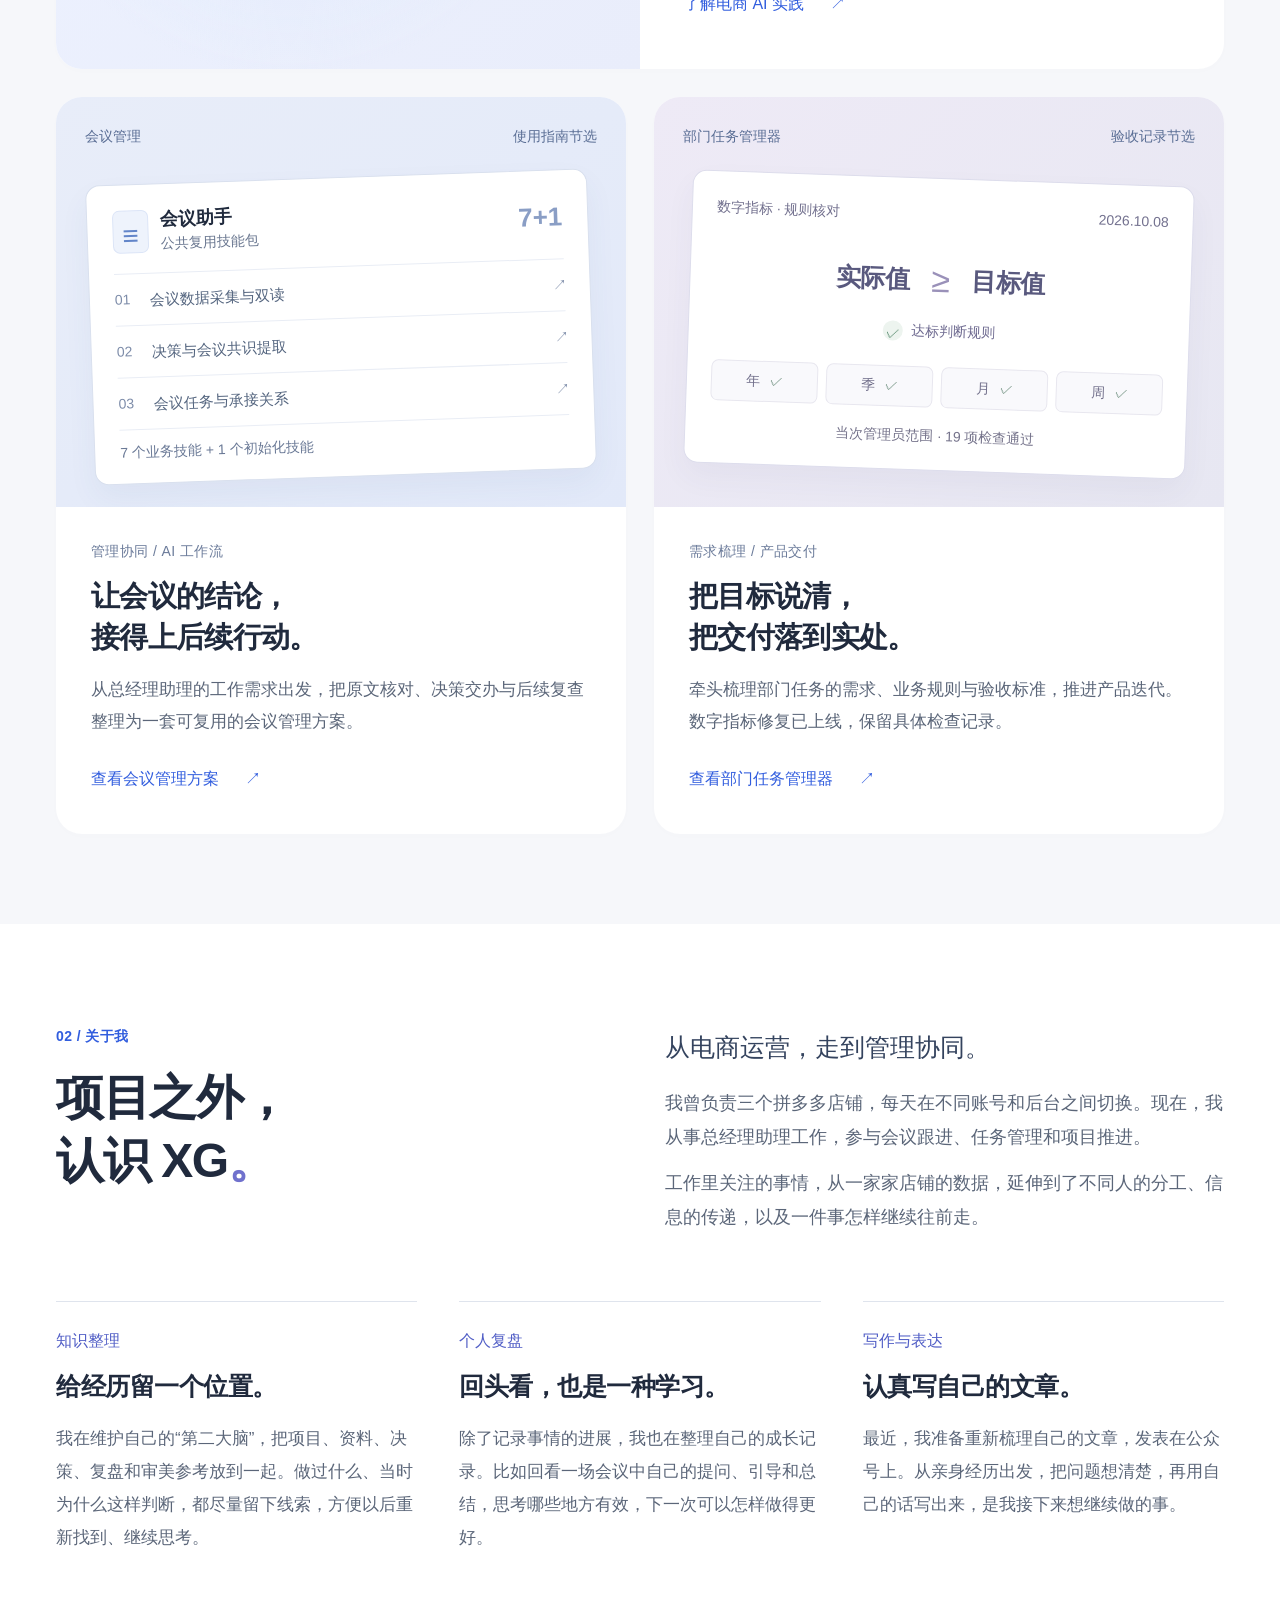
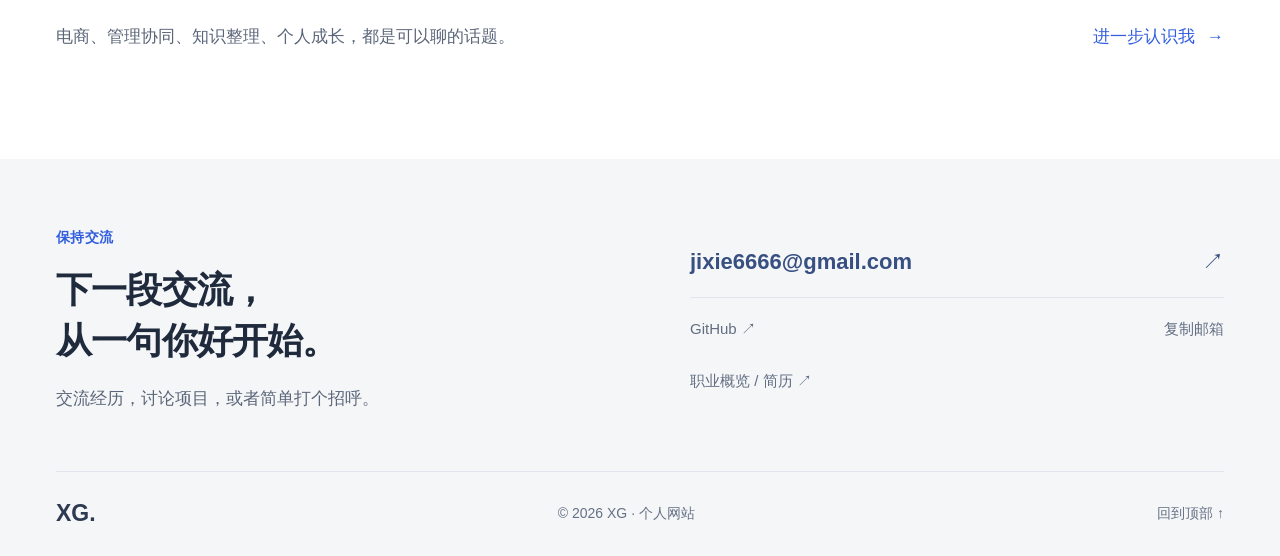
==== commit f69ded6a: "Add subtle motion and responsive interaction feedback Add progressive scroll reveals, staggered pers" ====
--- a/index.html
+++ b/index.html
@@ -14,6 +14,8 @@
   <meta property="og:image" content="https://jixie6666-code.github.io/xg-ai-comic-v3.png">
   <link rel="icon" href="data:image/svg+xml,%3Csvg xmlns='http://www.w3.org/2000/svg' viewBox='0 0 64 64'%3E%3Crect width='64' height='64' rx='18' fill='%233370ff'/%3E%3Ctext x='32' y='41' font-family='Arial' font-size='26' font-weight='700' text-anchor='middle' fill='%23ffffff'%3EXG%3C/text%3E%3C/svg%3E">
   <link rel="stylesheet" href="ui.css?v=8"><link rel="stylesheet" href="home.css?v=8.3">
+  <link rel="stylesheet" href="motion.css?v=8.4">
+  <script src="motion.js?v=8.4" defer></script>
 </head>
 <body id="top">
   <a class="skip" href="#main">跳至正文</a>
--- a/motion.css
+++ b/motion.css
@@ -0,0 +1,48 @@
+/* Motion adds feedback without changing text, layout, or default visibility. */
+.site-header{transition:box-shadow .35s ease,background .35s ease}
+.site-header.is-scrolled{box-shadow:0 5px 22px #22375b09;background:#ffffffed}
+.site-header::after{content:"";position:absolute;bottom:-1px;left:0;width:100%;height:2px;background:linear-gradient(90deg,#3973ed,#9b80e4);transform:scaleX(var(--page-progress,0));transform-origin:left;pointer-events:none}
+.primary,.button,.site-links a[href$="#contact"]{transition:transform .25s ease,background .25s ease,box-shadow .3s ease}
+.story-link span,.text-button span,.project-read span,.email-link span,.hero-bottom a span,.logo-symbol b{display:inline-block;transition:transform .3s cubic-bezier(.22,1,.36,1)}
+.spotlight{transition:transform .6s cubic-bezier(.22,1,.36,1)}
+.spotlight-card{transition:box-shadow .5s ease}
+.portrait-image{transition:transform .8s cubic-bezier(.22,1,.36,1)}
+.project,.commerce-feature{transition:transform .45s cubic-bezier(.22,1,.36,1),box-shadow .45s ease}
+.guide-preview,.task-preview{transition:transform .6s cubic-bezier(.22,1,.36,1)}
+.personal-note{position:relative;transition:transform .4s cubic-bezier(.22,1,.36,1)}
+.personal-note::before{content:"";position:absolute;inset:-1px 0 auto;height:2px;background:linear-gradient(90deg,#3f75eb,#a08add);transform:scaleX(0);transform-origin:left;transition:transform .55s cubic-bezier(.22,1,.36,1)}
+.personal-note h3{transition:color .3s ease}
+
+@media(prefers-reduced-motion:no-preference){
+  /* The decorative welcome motion settles within five seconds. */
+  .motion-ready .spotlight-card{animation:xg-float-in 4.6s ease-in-out 1}
+  .motion-ready .spotlight-seal{animation:xg-seal-in 4.6s cubic-bezier(.22,1,.36,1) 1}
+  .motion-ready .accent{background-size:180% 100%;animation:xg-color-in 4s ease-in-out 1}
+  @keyframes xg-float-in{0%{transform:translateY(10px)}35%{transform:translateY(-6px)}70%{transform:translateY(3px)}100%{transform:none}}
+  @keyframes xg-seal-in{0%{transform:translateY(8px) rotate(0deg)}35%{transform:translateY(-5px) rotate(18deg)}100%{transform:rotate(12deg)}}
+  @keyframes xg-color-in{0%,100%{background-position:0 50%}50%{background-position:100% 50%}}
+}
+
+@media(hover:hover) and (pointer:fine) and (prefers-reduced-motion:no-preference){
+  .primary:hover,.button:hover,.site-links a[href$="#contact"]:hover{transform:translateY(-2px);box-shadow:0 8px 20px #315dde26}
+  .story-link:hover span,.text-button:hover span,.project-read:hover span,.email-link:hover span{transform:translate(4px,-2px)}
+  .hero-bottom a:hover span{transform:translateY(4px)}
+  .brand:hover .logo-symbol b:nth-child(1){transform:translateY(-3px)}
+  .brand:hover .logo-symbol b:nth-child(2){transform:translateY(2px);transition-delay:40ms}
+  .brand:hover .logo-symbol b:nth-child(3){transform:translateY(-2px);transition-delay:80ms}
+  .spotlight:hover{transform:translateY(-4px)}
+  .spotlight:hover .spotlight-card{box-shadow:0 10px 22px #253f6808,0 28px 70px #3d538c1a}
+  .spotlight:hover .portrait-image{transform:scale(1.025)}
+  .project:hover,.commerce-feature:hover{transform:translateY(-6px);box-shadow:0 18px 45px #33477012}
+  .project:hover .guide-preview,.project:hover .task-preview{transform:rotate(0) translateY(-3px)}
+  .personal-note:hover{transform:translateY(-4px)}
+  .personal-note:hover::before{transform:scaleX(1)}
+  .personal-note:hover h3{color:#3d59b2}
+}
+
+.project:focus-within,.commerce-feature:focus-within{box-shadow:0 0 0 2px #7894e8,0 12px 32px #33477010}
+@media(prefers-reduced-motion:reduce){
+  .spotlight,.project,.commerce-feature,.personal-note,.portrait-image{animation:none!important;transition:none!important}
+  .site-header::after{display:none}
+}
+@media print{.site-header::after{display:none}*{animation:none!important;transition:none!important;translate:none!important}}
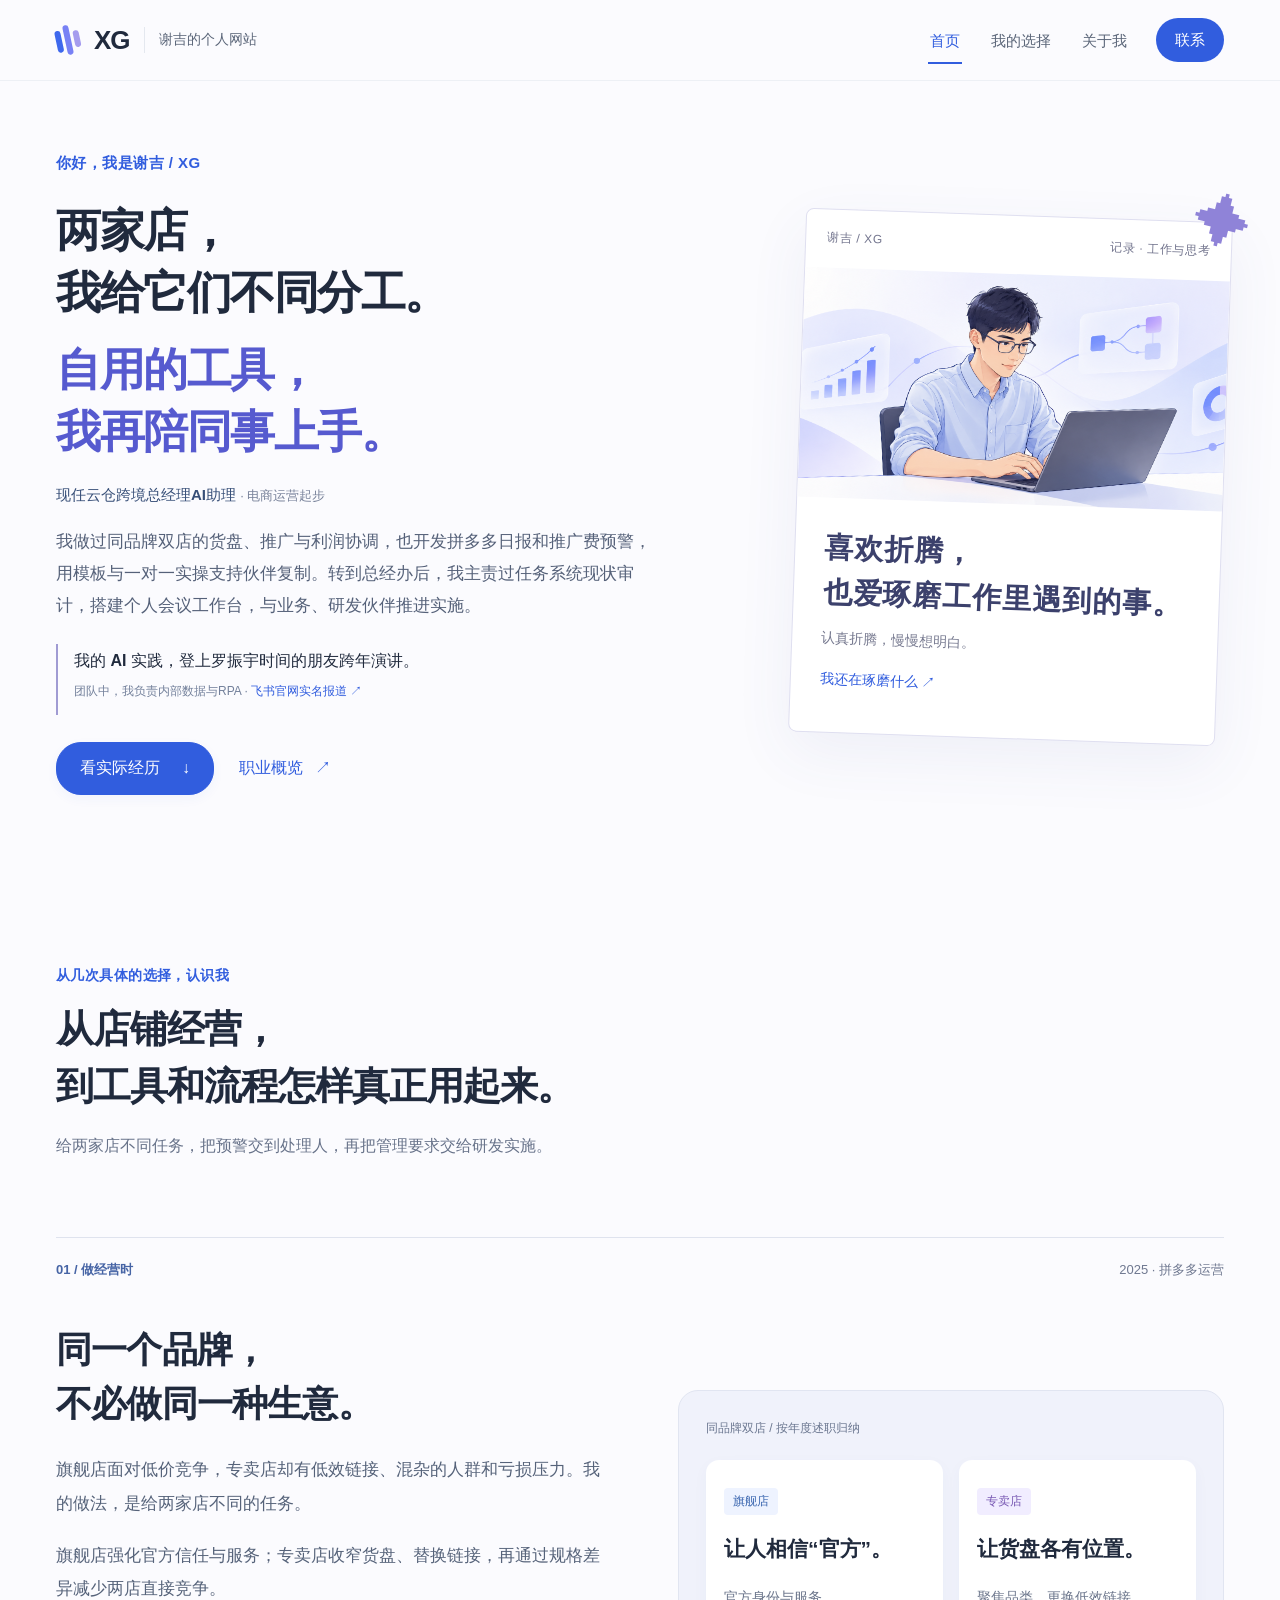
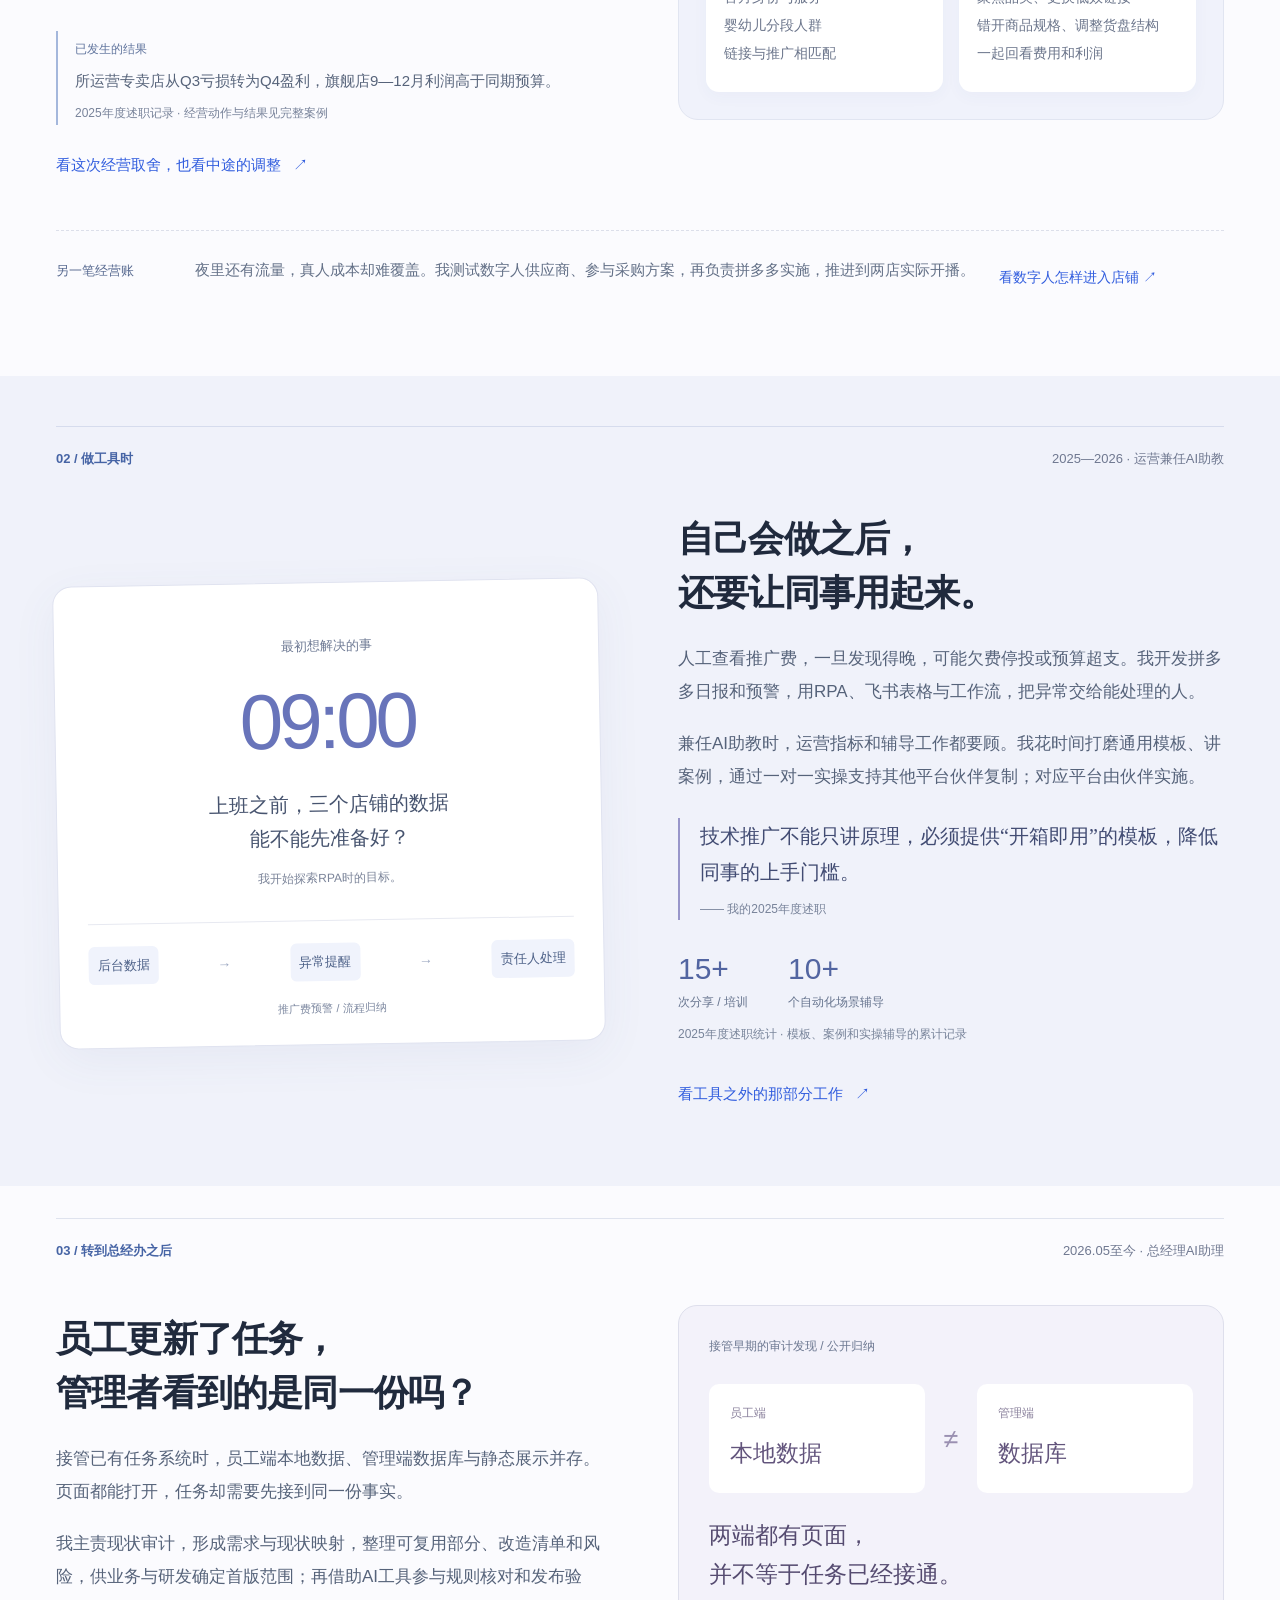
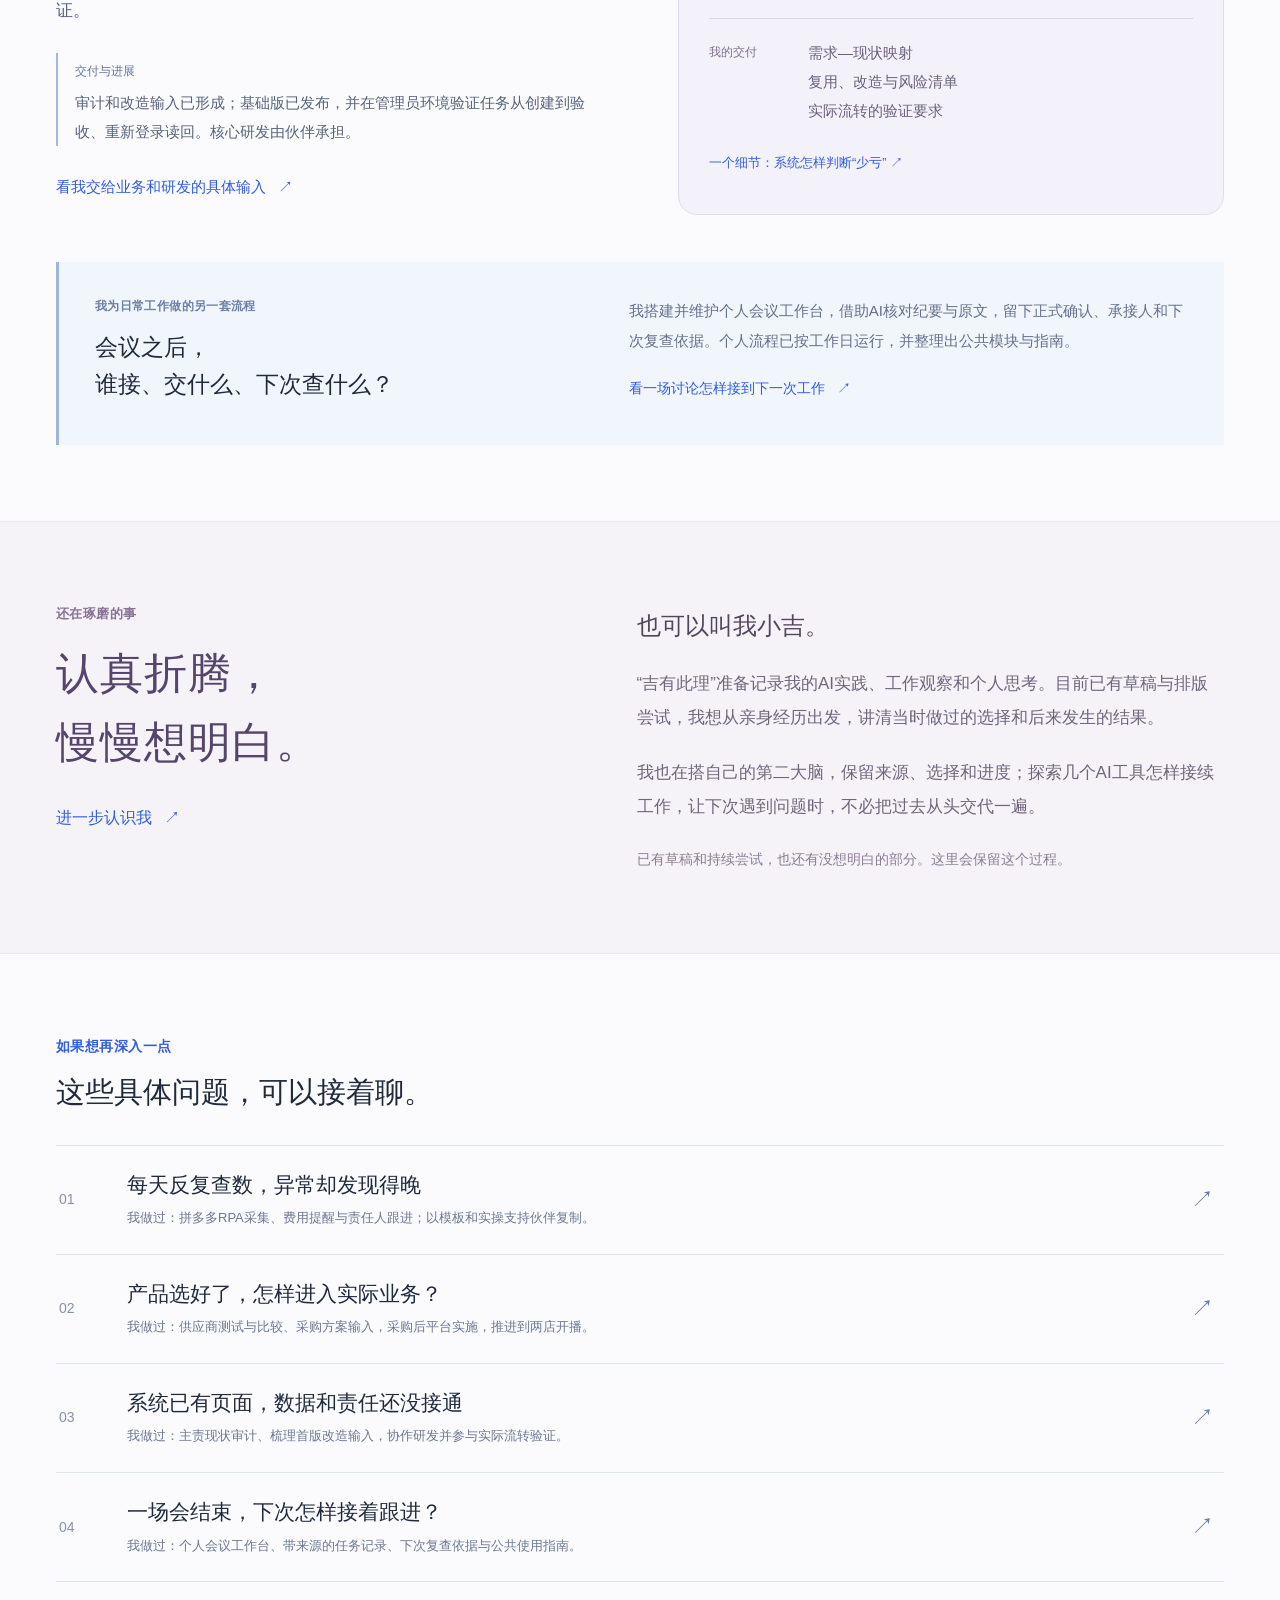
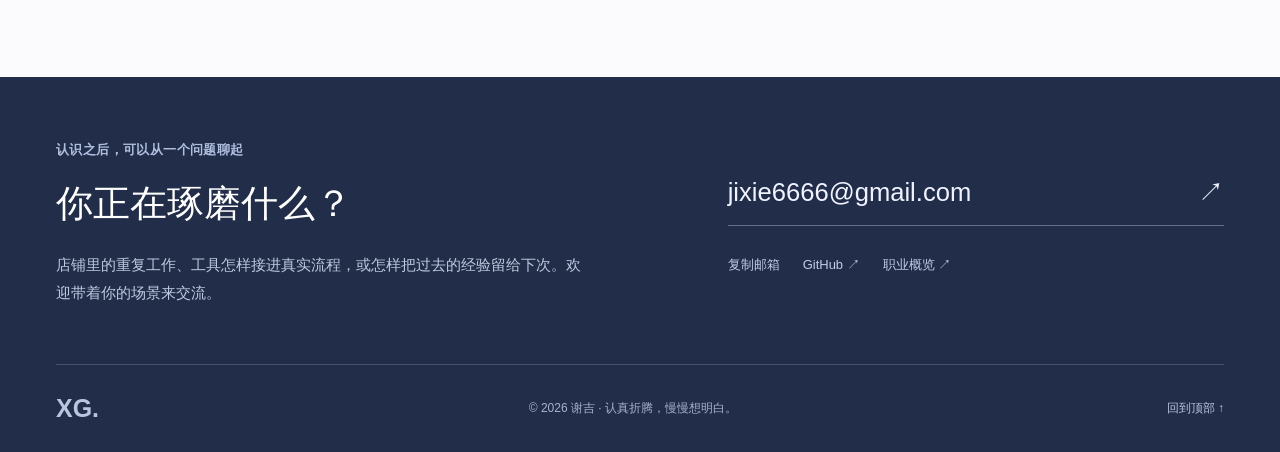
==== commit 9a1e9343: "Publish revised XG personal introduction and project cases Publish the reviewed v14 public pages wit" ====
--- a/index.html
+++ b/index.html
@@ -1,85 +1,22 @@
 <!doctype html>
-<html lang="zh-CN">
-<head>
-  <meta charset="utf-8">
-  <meta name="viewport" content="width=device-width, initial-scale=1">
-  <meta name="description" content="认识 XG：从电商店铺运营到总经理助理与管理协同，了解我的经历、代表项目与联系方式。">
-  <meta name="theme-color" content="#ffffff">
-  <meta property="og:title" content="XG｜我的 AI 实践，登上罗振宇时间的朋友跨年演讲。">
-  <meta property="og:description" content="XG 的个人介绍与项目。电商 AI 实践、部门任务管理器与会议管理解决方案。">
-  <meta property="og:type" content="website">
-  <title>XG｜个人介绍与项目</title>
-  <link rel="canonical" href="https://jixie6666-code.github.io/">
-  <meta property="og:url" content="https://jixie6666-code.github.io/">
-  <meta property="og:image" content="https://jixie6666-code.github.io/xg-ai-comic-v3.png">
-  <link rel="icon" href="data:image/svg+xml,%3Csvg xmlns='http://www.w3.org/2000/svg' viewBox='0 0 64 64'%3E%3Crect width='64' height='64' rx='18' fill='%233370ff'/%3E%3Ctext x='32' y='41' font-family='Arial' font-size='26' font-weight='700' text-anchor='middle' fill='%23ffffff'%3EXG%3C/text%3E%3C/svg%3E">
-  <link rel="stylesheet" href="ui.css?v=8"><link rel="stylesheet" href="home.css?v=8.3">
-  <link rel="stylesheet" href="motion.css?v=8.4">
-  <script src="motion.js?v=8.4" defer></script>
-</head>
-<body id="top">
-  <a class="skip" href="#main">跳至正文</a>
-  <header class="site-header"><div class="site-nav wrap"><a class="brand" href="#top" aria-label="XG 个人网站首页"><span class="logo-symbol" aria-hidden="true"><b></b><b></b><b></b></span>XG<span class="brand-label">个人网站</span></a><nav class="site-links" id="navigation" aria-label="主导航"><a href="#top" aria-current="location">首页</a><a href="#work">项目</a><a href="about.html">关于我</a><a href="#contact">联系</a></nav><button class="menu-toggle" aria-label="打开菜单" aria-expanded="false" aria-controls="navigation">☰</button></div></header>
-  <main id="main">
-    <div class="hero-shell">
-      <section class="hero wrap" aria-labelledby="hero-title">
-        <div class="hero-text">
-          <div class="eyebrow intro-label"><span aria-hidden="true"></span>你好，我是 XG</div>
-          <h1 id="hero-title"><span class="hero-line">我的 <span class="accent">AI 实践，</span></span><span class="hero-line">登上罗振宇</span><span class="hero-line">时间的朋友</span><span class="hero-line">跨年演讲。</span></h1>
-          <p class="hero-copy">从三个店铺的数据工作开始，<br class="desktop-break">这段电商 AI 实践，后来成为跨年演讲案例。</p>
-          <div class="hero-actions"><a class="primary link" href="project-commerce.html">了解这段经历 <span class="arrow" aria-hidden="true">↗</span></a><a class="text-button" href="about.html">认识我 <span class="arrow" aria-hidden="true">→</span></a></div>
-          <p class="hero-caption">电商运营经历 <span aria-hidden="true">/</span> 总经理助理与管理协同</p>
-        </div>
-        <figure class="spotlight">
-          <div class="spotlight-back" aria-hidden="true"></div>
-          <div class="spotlight-card">
-            <div class="spotlight-top"><span class="feature-pill"><span aria-hidden="true">✦</span> 被看见的实践</span><time datetime="2025-12-31">2025.12.31</time></div>
-            <img class="portrait-image" src="xg-ai-comic-v3.png" alt="XG 戴眼镜、穿浅蓝色衬衫，在电脑前开展 AI 工作的漫画插图" fetchpriority="high" width="1923" height="818">
-            <figcaption class="spotlight-content"><span class="spotlight-kicker">罗振宇 2026「时间的朋友」案例</span><h2>从电商一线，<br>走进跨年演讲。</h2><div class="spotlight-foot"><a class="link" href="https://www.feishu.cn/content/article/7591427374978190536" target="_blank" rel="noopener noreferrer">阅读报道 <span class="arrow" aria-hidden="true">↗</span></a></div></figcaption>
-          </div>
-          <div class="spotlight-seal" aria-hidden="true">✦</div>
-        </figure>
-      </section>
-      <div class="hero-bottom wrap"><span>个人经历与项目实践</span><a href="#work">向下，看看我做过什么 <span aria-hidden="true">↓</span></a></div>
-    </div>
-    <div class="work-background">
-      <section class="section wrap selected-projects" id="work" aria-labelledby="work-title">
-        <div class="section-heading"><div><div class="eyebrow">01 / 精选项目</div><h2 id="work-title">把具体问题，<br><span>变成可以落地的实践。</span></h2></div><p class="side-note">每个项目，都从工作中的<br>一个真实问题开始。</p></div>
-        <article class="commerce-feature" id="featured">
-          <div class="commerce-visual"><div class="visual-label"><span>电商 AI 实践</span><span>2025</span></div><div class="clock-face" aria-hidden="true"><i></i><b></b></div><div class="morning-time">09<span>:</span>00</div><p class="morning-question">上班前，数据能不能先准备好？</p><div class="morning-stores"><span>店铺 01</span><span>店铺 02</span><span>店铺 03</span></div><p class="visual-note">这是我开始探索自动化时的目标。</p></div>
-          <div class="commerce-content"><div class="eyebrow">代表经历 / 从业务现场开始</div><h3>每天的重复，<br>成为改变的起点。</h3><p>负责三个拼多多店铺时，我每天切换账号、打开后台看数。我开始尝试用 RPA 整理数据，后来在团队电商 AI 项目中负责内部数据与自动化。</p><div class="project-outcome"><span>后来</span><p>团队入围飞书 AI 效率先锋全国总决赛；我的电商工作实践成为跨年演讲案例。</p></div><a class="project-read" href="project-commerce.html">了解电商 AI 实践 <span aria-hidden="true">↗</span></a></div>
-        </article>
-        <div class="project-grid">
-          <article class="project">
-            <div class="project-visual meeting-visual"><div class="visual-label"><span>会议管理</span><span>使用指南节选</span></div><div class="guide-preview"><div class="guide-heading"><span class="document-icon" aria-hidden="true">≡</span><span>会议助手<span>公共复用技能包</span></span><b>7+1</b></div><div class="guide-row"><span>01</span><strong>会议数据采集与双读</strong><span aria-hidden="true">↗</span></div><div class="guide-row"><span>02</span><strong>决策与会议共识提取</strong><span aria-hidden="true">↗</span></div><div class="guide-row"><span>03</span><strong>会议任务与承接关系</strong><span aria-hidden="true">↗</span></div><div class="guide-foot">7 个业务技能 + 1 个初始化技能</div></div></div>
-            <div class="project-content"><div class="eyebrow">管理协同 / AI 工作流</div><h3>让会议的结论，<br>接得上后续行动。</h3><p>从总经理助理的工作需求出发，把原文核对、决策交办与后续复查整理为一套可复用的会议管理方案。</p><a class="project-read" href="project-meeting.html">查看会议管理方案 <span aria-hidden="true">↗</span></a></div>
-          </article>
-          <article class="project">
-            <div class="project-visual task-visual"><div class="visual-label"><span>部门任务管理器</span><span>验收记录节选</span></div><div class="task-preview"><div class="task-preview-top"><span>数字指标 · 规则核对</span><time datetime="2026-10-08">2026.10.08</time></div><div class="metric-rule"><span>实际值</span><b>≥</b><span>目标值</span></div><div class="metric-status"><span aria-hidden="true">✓</span> 达标判断规则</div><div class="scope-checks"><span>年 <i>✓</i></span><span>季 <i>✓</i></span><span>月 <i>✓</i></span><span>周 <i>✓</i></span></div><p class="task-preview-foot">当次管理员范围 · 19 项检查通过</p></div></div>
-            <div class="project-content"><div class="eyebrow">需求梳理 / 产品交付</div><h3>把目标说清，<br>把交付落到实处。</h3><p>牵头梳理部门任务的需求、业务规则与验收标准，推进产品迭代。数字指标修复已上线，保留具体检查记录。</p><a class="project-read" href="project-task.html">查看部门任务管理器 <span aria-hidden="true">↗</span></a></div>
-          </article>
-        </div>
-      </section>
-    </div>
-    <section class="personal-section" id="about" aria-labelledby="about-title">
-      <div class="wrap personal-home">
-        <div class="personal-heading"><div class="eyebrow">02 / 关于我</div><h2 id="about-title">项目之外，<br>认识 XG<span class="accent-dot">。</span></h2></div>
-        <div class="personal-copy"><p class="personal-lead">从电商运营，走到管理协同。</p><p>我曾负责三个拼多多店铺，每天在不同账号和后台之间切换。现在，我从事总经理助理工作，参与会议跟进、任务管理和项目推进。</p><p>工作里关注的事情，从一家家店铺的数据，延伸到了不同人的分工、信息的传递，以及一件事怎样继续往前走。</p></div>
-        <div class="personal-notes">
-          <article class="personal-note"><span class="personal-topic">知识整理</span><h3>给经历留一个位置。</h3><p>我在维护自己的“第二大脑”，把项目、资料、决策、复盘和审美参考放到一起。做过什么、当时为什么这样判断，都尽量留下线索，方便以后重新找到、继续思考。</p></article>
-          <article class="personal-note"><span class="personal-topic">个人复盘</span><h3>回头看，也是一种学习。</h3><p>除了记录事情的进展，我也在整理自己的成长记录。比如回看一场会议中自己的提问、引导和总结，思考哪些地方有效，下一次可以怎样做得更好。</p></article>
-          <article class="personal-note"><span class="personal-topic">写作与表达</span><h3>认真写自己的文章。</h3><p>最近，我准备重新梳理自己的文章，发表在公众号上。从亲身经历出发，把问题想清楚，再用自己的话写出来，是我接下来想继续做的事。</p></article>
-        </div>
-        <div class="personal-bottom"><span>电商、管理协同、知识整理、个人成长，都是可以聊的话题。</span><a class="story-link" href="about.html">进一步认识我 <span aria-hidden="true">→</span></a></div>
-      </div>
-    </section>
-  </main>
-  <footer class="contact" id="contact"><div class="wrap"><div class="contact-top"><div><div class="eyebrow">保持交流</div><h2>下一段交流，<br>从一句你好开始。</h2><p>交流经历，讨论项目，或者简单打个招呼。</p></div><div class="contact-links"><a class="email-link" href="mailto:jixie6666@gmail.com">jixie6666@gmail.com <span>↗</span></a><div class="contact-mini"><a href="https://github.com/jixie6666-code" target="_blank" rel="noopener noreferrer">GitHub ↗</a><button class="copy-email">复制邮箱</button></div><div class="contact-mini"><button data-resume>职业概览 / 简历 ↗</button></div></div></div><div class="footer"><a class="wordmark" href="#top">XG.</a><span>© 2026 XG · 个人网站</span><a class="back-top" href="#top">回到顶部 ↑</a></div></div></footer>
+<html lang="zh-CN"><head><meta charset="utf-8"><meta name="viewport" content="width=device-width,initial-scale=1">
+<title>谢吉 / XG｜认真折腾，慢慢想明白</title><meta name="description" content="我是谢吉，也叫XG。从三个拼多多店铺出发，做经营、做工具，也陪同事上手。认识我的具体选择、项目和还在琢磨的事。"><meta name="theme-color" content="#fbfbfe"><link rel="canonical" href="https://jixie6666-code.github.io/"><meta property="og:title" content="谢吉 / XG｜认真折腾，慢慢想明白"><meta property="og:description" content="同品牌双店的经营取舍，自己开发的预警流程，以及陪同事上手的实际工作。认识谢吉 / XG。"><meta property="og:type" content="website"><meta property="og:url" content="https://jixie6666-code.github.io/"><meta property="og:image" content="https://jixie6666-code.github.io/xg-ai-comic-v3.png"><link rel="icon" href="data:image/svg+xml,%3Csvg xmlns='http://www.w3.org/2000/svg' viewBox='0 0 64 64'%3E%3Crect width='64' height='64' rx='18' fill='%23315dde'/%3E%3Ctext x='32' y='41' font-family='Arial' font-size='26' font-weight='700' text-anchor='middle' fill='white'%3EXG%3C/text%3E%3C/svg%3E"><link rel="stylesheet" href="ui.css?v=14"><link rel="stylesheet" href="home.css?v=14"><link rel="stylesheet" href="motion.css?v=14"><script src="motion.js?v=14" defer></script></head>
+<body id="top"><a class="skip" href="#main">跳至正文</a><header class="site-header"><div class="site-nav wrap"><a class="brand" href="#top" aria-label="谢吉个人网站首页"><span class="logo-symbol" aria-hidden="true"><b></b><b></b><b></b></span>XG<span class="brand-label">谢吉的个人网站</span></a><nav class="site-links" id="navigation" aria-label="主导航"><a href="#top" aria-current="location">首页</a><a href="#work">我的选择</a><a href="about.html">关于我</a><a href="#contact">联系</a></nav><button class="menu-toggle" aria-label="打开菜单" aria-expanded="false" aria-controls="navigation">☰</button></div></header>
+<main id="main">
+<section class="hero wrap" aria-labelledby="hero-title"><div class="hero-text"><div class="eyebrow intro-label">你好，我是谢吉 / XG</div><h1 id="hero-title"><span>两家店，<br>我给它们不同分工。</span><span class="accent">自用的工具，<br>我再陪同事上手。</span></h1><p class="hero-role">现任云仓跨境总经理AI助理 <span>· 电商运营起步</span></p><p class="hero-copy">我做过同品牌双店的货盘、推广与利润协调，也开发拼多多日报和推广费预警，用模板与一对一实操支持伙伴复制。转到总经办后，我主责过任务系统现状审计，搭建个人会议工作台，与业务、研发伙伴推进实施。</p><div class="hero-proof"><h2>我的 AI 实践，登上罗振宇时间的朋友跨年演讲。</h2><p>团队中，我负责内部数据与RPA · <a href="https://www.feishu.cn/content/article/7591427374978190536" target="_blank" rel="noopener noreferrer">飞书官网实名报道 ↗</a></p></div><div class="hero-actions"><a class="primary link" href="#work">看实际经历 <span aria-hidden="true">↓</span></a><button class="text-button career-entry" data-resume>职业概览 <span aria-hidden="true">↗</span></button></div></div><figure class="spotlight"><div class="spotlight-card"><div class="portrait-top"><span>谢吉 / XG</span><span>记录 · 工作与思考</span></div><img class="portrait-image" src="xg-ai-comic-v3.png" alt="谢吉在电脑前工作的漫画形象" width="1923" height="818" fetchpriority="high"><figcaption><span class="hand-note">喜欢折腾，<br>也爱琢磨工作里遇到的事。</span><p>认真折腾，慢慢想明白。</p><a href="about.html#thinking">我还在琢磨什么 ↗</a></figcaption></div><span class="spotlight-seal" aria-hidden="true">✦</span></figure></section>
+
+<div class="chapter-intro wrap" id="work"><div class="eyebrow">从几次具体的选择，认识我</div><h2>从店铺经营，<br>到工具和流程怎样真正用起来。</h2><p>给两家店不同任务，把预警交到处理人，再把管理要求交给研发实施。</p></div>
+<section class="story wrap" aria-labelledby="commerce-title"><div class="story-topline"><span>01 / 做经营时</span><span>2025 · 拼多多运营</span></div><div class="story-grid"><div class="story-copy"><h2 id="commerce-title">同一个品牌，<br>不必做同一种生意。</h2><p>旗舰店面对低价竞争，专卖店却有低效链接、混杂的人群和亏损压力。我的做法，是给两家店不同的任务。</p><p>旗舰店强化官方信任与服务；专卖店收窄货盘、替换链接，再通过规格差异减少两店直接竞争。</p><div class="result-line"><span>已发生的结果</span><p>所运营专卖店从Q3亏损转为Q4盈利，旗舰店9—12月利润高于同期预算。<small>2025年度述职记录 · 经营动作与结果见完整案例</small></p></div><a class="story-link" href="project-commerce.html">看这次经营取舍，也看中途的调整 <span aria-hidden="true">↗</span></a></div><div class="store-comparison" aria-label="两家店的经营分工示意"><div class="comparison-caption">同品牌双店 / 按年度述职归纳</div><article><span class="store-tag">旗舰店</span><h3>让人相信“官方”。</h3><p>官方身份与服务<br>婴幼儿分段人群<br>链接与推广相匹配</p></article><article><span class="store-tag purple">专卖店</span><h3>让货盘各有位置。</h3><p>聚焦品类、更换低效链接<br>错开商品规格、调整货盘结构<br>一起回看费用和利润</p></article></div></div><aside class="side-story"><span>另一笔经营账</span><p>夜里还有流量，真人成本却难覆盖。我测试数字人供应商、参与采购方案，再负责拼多多实施，推进到两店实际开播。</p><a href="project-live.html">看数字人怎样进入店铺 ↗</a></aside></section>
+<section class="reuse-band"><div class="wrap story"><div class="story-topline"><span>02 / 做工具时</span><span>2025—2026 · 运营兼任AI助教</span></div><div class="story-grid reverse"><div class="handoff-visual"><div class="morning-note"><span>最初想解决的事</span><strong>09:00</strong><p>上班之前，三个店铺的数据<br>能不能先准备好？</p><small>我开始探索RPA时的目标。</small></div><div class="handoff-flow"><span>后台数据</span><b aria-hidden="true">→</b><span>异常提醒</span><b aria-hidden="true">→</b><span>责任人处理</span></div><p class="diagram-caption">推广费预警 / 流程归纳</p></div><div class="story-copy"><h2>自己会做之后，<br>还要让同事用起来。</h2><p>人工查看推广费，一旦发现得晚，可能欠费停投或预算超支。我开发拼多多日报和预警，用RPA、飞书表格与工作流，把异常交给能处理的人。</p><p>兼任AI助教时，运营指标和辅导工作都要顾。我花时间打磨通用模板、讲案例，通过一对一实操支持其他平台伙伴复制；对应平台由伙伴实施。</p><blockquote>技术推广不能只讲原理，必须提供“开箱即用”的模板，降低同事的上手门槛。<cite>—— 我的2025年度述职</cite></blockquote><div class="reuse-count"><strong>15+<span>次分享 / 培训</span></strong><strong>10+<span>个自动化场景辅导</span></strong></div><p class="small-note">2025年度述职统计 · 模板、案例和实操辅导的累计记录</p><a class="story-link" href="project-commerce.html#reuse">看工具之外的那部分工作 <span aria-hidden="true">↗</span></a></div></div></div></section>
+<section class="story wrap" aria-labelledby="task-title"><div class="story-topline"><span>03 / 转到总经办之后</span><span>2026.05至今 · 总经理AI助理</span></div><div class="story-grid"><div class="story-copy"><h2 id="task-title">员工更新了任务，<br>管理者看到的是同一份吗？</h2><p>接管已有任务系统时，员工端本地数据、管理端数据库与静态展示并存。页面都能打开，任务却需要先接到同一份事实。</p><p>我主责现状审计，形成需求与现状映射，整理可复用部分、改造清单和风险，供业务与研发确定首版范围；再借助AI工具参与规则核对和发布验证。</p><div class="result-line"><span>交付与进展</span><p>审计和改造输入已形成；基础版已发布，并在管理员环境验证任务从创建到验收、重新登录读回。核心研发由伙伴承担。</p></div><a class="story-link" href="project-task.html">看我交给业务和研发的具体输入 <span aria-hidden="true">↗</span></a></div><div class="audit-preview"><div class="comparison-caption">接管早期的审计发现 / 公开归纳</div><div class="audit-split"><div><span>员工端</span><strong>本地数据</strong></div><b aria-hidden="true">≠</b><div><span>管理端</span><strong>数据库</strong></div></div><p class="audit-question">两端都有页面，<br>并不等于任务已经接通。</p><div class="audit-output"><span>我的交付</span><p>需求—现状映射<br>复用、改造与风险清单<br>实际流转的验证要求</p></div><a href="project-task.html#example">一个细节：系统怎样判断“少亏” ↗</a></div></div><div class="meeting-note"><div><div class="eyebrow">我为日常工作做的另一套流程</div><h3>会议之后，<br>谁接、交什么、下次查什么？</h3></div><div><p>我搭建并维护个人会议工作台，借助AI核对纪要与原文，留下正式确认、承接人和下次复查依据。个人流程已按工作日运行，并整理出公共模块与指南。</p><a class="story-link" href="project-meeting.html">看一场讨论怎样接到下一次工作 <span aria-hidden="true">↗</span></a></div></div></section>
+<section class="personal-section" id="about"><div class="wrap personal-home"><div><div class="eyebrow">还在琢磨的事</div><h2>认真折腾，<br>慢慢想明白。</h2><a class="story-link" href="about.html">进一步认识我 <span aria-hidden="true">↗</span></a></div><div class="personal-copy"><p class="personal-lead">也可以叫我小吉。</p><p>“吉有此理”准备记录我的AI实践、工作观察和个人思考。目前已有草稿与排版尝试，我想从亲身经历出发，讲清当时做过的选择和后来发生的结果。</p><p>我也在搭自己的第二大脑，保留来源、选择和进度；探索几个AI工具怎样接续工作，让下次遇到问题时，不必把过去从头交代一遍。</p><p class="unfinished">已有草稿和持续尝试，也还有没想明白的部分。这里会保留这个过程。</p></div></div></section>
+<section class="practice-index wrap" aria-labelledby="index-title"><div class="eyebrow">如果想再深入一点</div><h2 id="index-title">这些具体问题，可以接着聊。</h2><div class="practice-list"><a href="project-commerce.html"><span>01</span><div><h3>每天反复查数，异常却发现得晚</h3><p>我做过：拼多多RPA采集、费用提醒与责任人跟进；以模板和实操支持伙伴复制。</p></div><b aria-hidden="true">↗</b></a><a href="project-live.html"><span>02</span><div><h3>产品选好了，怎样进入实际业务？</h3><p>我做过：供应商测试与比较、采购方案输入，采购后平台实施，推进到两店开播。</p></div><b aria-hidden="true">↗</b></a><a href="project-task.html"><span>03</span><div><h3>系统已有页面，数据和责任还没接通</h3><p>我做过：主责现状审计、梳理首版改造输入，协作研发并参与实际流转验证。</p></div><b aria-hidden="true">↗</b></a><a href="project-meeting.html"><span>04</span><div><h3>一场会结束，下次怎样接着跟进？</h3><p>我做过：个人会议工作台、带来源的任务记录、下次复查依据与公共使用指南。</p></div><b aria-hidden="true">↗</b></a></div></section>
+</main><footer class="contact" id="contact"><div class="wrap"><div class="contact-top"><div><div class="eyebrow">认识之后，可以从一个问题聊起</div><h2>你正在琢磨什么？</h2><p>店铺里的重复工作、工具怎样接进真实流程，或怎样把过去的经验留给下次。欢迎带着你的场景来交流。</p></div><div class="contact-links"><a class="email-link" href="mailto:jixie6666@gmail.com">jixie6666@gmail.com <span aria-hidden="true">↗</span></a><div class="contact-mini"><button class="copy-email">复制邮箱</button><a href="https://github.com/jixie6666-code" target="_blank" rel="noopener noreferrer">GitHub ↗</a><button data-resume>职业概览 ↗</button></div></div></div><div class="footer"><a class="wordmark" href="#top">XG.</a><span>© 2026 谢吉 · 认真折腾，慢慢想明白。</span><a href="#top">回到顶部 ↑</a></div></div></footer>
   <dialog id="caseDialog" aria-labelledby="case-title"><div class="dialog-body"><div class="dialog-top"><div class="eyebrow" id="case-eyebrow">PROJECT NOTES</div><button class="close-button" data-close aria-label="关闭项目详情">×</button></div><h2 id="case-title"></h2><p class="dialog-lead" id="case-lead"></p><div class="case-details" id="case-details"></div><section class="case-evidence" aria-labelledby="evidence-title"><h3 id="evidence-title">工作产物与证据</h3><div id="case-artifacts" class="artifact-list"></div></section><p class="case-scope" id="case-scope"></p><div class="dialog-bottom"><span>对项目的兴趣，也可以成为交流的起点。</span><a class="text-button" href="mailto:jixie6666@gmail.com?subject=关于你的项目实践">聊聊这个项目 ↗</a></div></div></dialog>
-  <dialog id="resumeDialog" aria-labelledby="resume-title"><div class="dialog-body"><div class="dialog-top"><div class="eyebrow">RESUME / 职业概览</div><button class="close-button" data-close aria-label="关闭简历">×</button></div><h2 class="resume-name" id="resume-title">XG</h2><div class="resume-meta"><span>管理协同 · AI 应用 · 项目交付</span><a href="mailto:jixie6666@gmail.com">jixie6666@gmail.com</a><span>jixie6666-code.github.io</span></div><section class="resume-section"><h3>个人概览</h3><p>具备电商业务与总经理助理工作实践，关注从业务需求到实际执行的连接。电商 AI 工作实践曾成为罗振宇跨年演讲案例。持续围绕业务问题、管理协同与项目交付探索工具应用。</p></section><section class="resume-section"><h3>核心能力</h3><ul><li>需求与流程：明确业务场景、责任分工、输入输出及验收标准。</li><li>管理协同：信息整理、决策依据记录、交办跟进与跨部门沟通。</li><li>AI 与工具应用：AI 工作流、自动化、知识管理与可复用方法沉淀。</li><li>项目交付：方案梳理、工具迭代、功能验证与结果记录。</li></ul></section><section class="resume-section"><h3>代表成果</h3><h4>2025.12.31｜罗振宇 2026「时间的朋友」跨年演讲案例</h4><p>在电商 AI 团队项目中负责内部数据与影刀 RPA 自动化；本人的电商工作实践成为跨年演讲案例，飞书官网于 2026 年 1 月 4 日实名报道。</p><h4>2025｜飞书 AI 效率先锋全国大赛总决赛</h4><p>入围电商项目团队主要成员。</p></section><section class="resume-section"><h3>代表实践</h3><h4>会议决策执行工作台</h4><p>从总经理助理的岗位需求设计会议管理流程，整理原文核对、决策与交办提取、复查基准；形成 7 个业务技能与 1 个初始化技能的公共复用包。</p><h4>部门任务管理器</h4><p>牵头需求归纳、业务建模、产品边界与验收推进。2026.10.08 数字指标修复上线，当次管理员年季月周页面 19 项检查通过；持续采用与业务效果另行验证。</p><h4>个人第二大脑</h4><p>通过项目、资源、决策与复盘组织知识，建立统一入口、来源记录和按需调用的个人上下文。</p></section><section class="resume-section"><h3>关注方向与常用工具</h3><p>关注方向：总经理助理 / 管理协同、AI 应用运营 / 项目交付。<br>实践工具：飞书、Codex、WorkBuddy、Obsidian、AI 工作流、自动化与脚本。</p></section><p class="resume-note">这是一份作品集职业概览；正式履历、教育经历与成果证明可在投递时另附定向简历。</p><div class="dialog-bottom"><span>可通过打印对话框保存为 PDF。</span><button class="primary" id="printResume">打印 / 保存 PDF ↗</button></div></div></dialog>
+  <dialog id="resumeDialog" aria-labelledby="resume-title"><div class="dialog-body"><div class="dialog-top"><div class="eyebrow">职业概览</div><button class="close-button" data-close aria-label="关闭职业概览">×</button></div><h2 id="resume-title">谢吉 / XG</h2><p class="dialog-lead">现任云仓跨境总经理AI助理，主责任务系统现状审计，搭建个人会议工作台。此前做过同品牌双店经营，自行开发拼多多日报和推广费预警，并通过模板、案例与一对一实操辅导支持伙伴复制。</p><section class="resume-section"><h3>任职轨迹</h3><p>渝欧数智｜云仓跨境（集团子公司） · 集团青蓝计划校招生</p><p>2024.07｜以电商运营（拼多多）入职<br>2025.07—2026.03｜兼任渝欧AI研究院AI助教<br>2026.05至今｜总经理AI助理</p></section><section class="resume-section"><h3>可以从这些具体工作聊起</h3><p>同品牌两店的货盘、投流与利润协调；拼多多RPA及费用预警；供应商比较到两店开播；任务系统审计与业务规则验证；带原文来源和复查依据的会议工作流。</p></section><section class="resume-section"><h3>贡献与范围</h3><p>电商AI团队中负责内部数据与RPA；任务系统主责现状审计，协作研发并借助AI工具参与实现与验证。任务系统核心研发由伙伴承担，持续采用与业务收益继续跟踪。</p><p>希望继续向企业AI解决方案与项目交付方向积累经验。</p></section><section class="resume-section"><h3>公开联系</h3><p><a href="mailto:jixie6666@gmail.com">jixie6666@gmail.com</a></p></section><div class="dialog-bottom"><span>职业交流，可从具体经历开始。</span><button class="primary" id="printResume">打印 / 保存概览 ↗</button></div></div></dialog>
   <div class="toast" role="status" aria-live="polite"></div>
   <script>
-    const cases={"commerce": {"kicker": "01 / 电商 AI 大脑 · 团队项目 · 2025", "title": "从拼多多运营现场，接起数据与 AI 分析", "lead": "当时我在拼多多做运营，开始探索 RPA 自动化与大模型分析工作流，随后作为团队成员参加飞书 AI 效率先锋大赛。我负责内部数据与 RPA 自动化，这段电商 AI 工作实践后来成为罗振宇跨年演讲案例。", "details": [["业务问题", "运营需要反复查看销售、竞品和经营指标，大促期间还要持续跟踪变化。信息分散、重复整理和异常发现滞后，让分析与行动跟不上业务节奏。"], ["我的职责", "负责项目中的“数据与自动化（内部影刀、RPA）”。我从拼多多运营岗位出发，把日常 RPA 与大模型工作流探索带进参赛项目。产品设计、Aily 开发、外部数据采集、仪表盘和现场演讲由团队其他成员分工承担。"], ["关键行动", "将运营现场的数据需求与内部 RPA 自动化工作结合，参与团队的数据到分析流程；与产品、业务规则和可视化等角色协作，使内部数据能够服务后续经营复盘、异常分析和运营判断。"], ["实际交付", "我的交付范围是内部数据与 RPA 自动化部分。团队将 RPA、飞书多维表格与 Aily 组合成电商 AI 工作流，连接数据、诊断与决策建议。下方保留本人职责的项目分工节选，并说明这一环如何接入团队方案。"], ["已证实结果", "团队项目入围 2025 飞书 AI 效率先锋全国总决赛；本人电商 AI 工作实践成为 2025 年 12 月 31 日罗振宇 2026「时间的朋友」跨年演讲案例，飞书官网随后实名报道。公开记录与项目分工共同支撑成果及本人角色；本页未将团队收益折算为个人业绩。"], ["对应岗位", "AI 应用运营／交付：从一线需求切入，完成负责环节的自动化，并与产品和技术角色协作。总经理助理／管理协同：理解业务指标的使用场景，厘清分工，让信息进入判断与行动。"]], "scope": "依据：本人补充、参赛启动会团队分工、总决赛讲解稿，以及飞书官网报道。内部材料仅展示本人职责的概括节选；公开成果属于团队协作，个人贡献明确到内部数据与 RPA 自动化环节。", "artifacts": [{"title": "查看本人分工与协作流程", "subtitle": "项目分工节选 · 个人贡献与团队交付", "href": "evidence-commerce.html"}, {"title": "飞书官网实名报道", "subtitle": "外部来源 · 2026.01.04", "href": "https://www.feishu.cn/content/article/7591427374978190536"}]}, "task": {"kicker": "02 / 部门任务管理器 · 2026", "title": "把管理目标，落到可执行、可验收的任务", "lead": "围绕年度、季度、月度和周度工作，把目标、责任、进展和验收放进同一套流程。我的重点是把业务要求写成明确规则，并推动规则在实际页面中得到验证。", "details": [["业务问题", "目标、任务和完成情况使用不同口径，容易出现进度看似完成、实际交付仍缺依据的问题。数字指标还需要覆盖亏损、零、小数和百分比等真实管理场景。"], ["我的职责", "牵头需求归纳、业务建模、产品边界梳理与验收推进；结合管理场景明确规则和使用方式，借助 AI 协作工具推进实现与问题修复。整体项目通过协作交付。"], ["关键行动", "把目标拆解到任务与责任，保留进展、交付凭证和验收环节。以数字指标修复为例：先确认“实际值 ≥ 目标值即达标”的业务规则，覆盖正负数、小数、零与百分比，再核对输入、保存、计算、展示和刷新后的结果。"], ["实际交付", "形成需求与系统设计、版本范围、变更与验收记录，并推进系统上线。代表产物是数字指标的规则与验收摘要，记录了一个业务例外从规则澄清到页面验收的过程。"], ["已证实结果", "2026 年 10 月 8 日数字指标修复上线；当次已授权管理员的年、季、月、周页面共 19 项生产浏览器检查通过。该数字是功能检查项数，具体覆盖范围可在下方摘要查看。"], ["对应岗位", "AI 应用运营／交付：需求澄清、产品边界、迭代与验收。总经理助理／管理协同：统一管理口径、厘清责任、跟进交付，并把待决问题交给有权判断的人。"]], "scope": "截至 2026.10.10：已有版本上线与上述限定范围验收。全角色完整验收、持续采用及长期业务效果分别跟踪；2.0 升级路线图处于讨论评审阶段。", "artifacts": [{"title": "查看规则与验收摘要", "subtitle": "工作产物节选 · 19 项检查的范围与结果", "href": "evidence-task.html"}]}, "meeting": {"kicker": "03 / 会议管理解决方案 · 2026", "title": "让会议结论，成为下一次行动的依据", "lead": "从总经理助理的日常工作出发，连接会前准备、会议原文核对、决策与交办提取、会后跟进和下次复查，并把方法整理成可配置的会议助手技能包。", "details": [["业务问题", "单份纪要能记录讨论，却难以持续回答：哪些已经确认，谁需要交付什么，何时检查，以及后续会议是否改变了原决定。"], ["我的职责", "围绕岗位工作设计会议管理流程，将判断规则、输出结构与复查要求交给 AI 辅助执行；推进工具搭建、材料核对和迭代，并整理供其他使用者配置的公共复用版。"], ["关键行动", "用纪要定位问题，再核对逐字稿；将正式决策、讨论建议、正式交办与自主承诺分别处理。任务保留来源、责任、时间和验收要求，再生成下次会议的检查基准；缺少确认时保留问题。"], ["实际交付", "个人会议工作台，以及 7 个业务技能和 1 个初始化技能组成的公共复用包，覆盖双读、决策、任务、复查基准、归档、会前审查与跨会议分析。下方展示已交付使用指南的节选和输出结构。"], ["已证实结果", "会议信息已被组织为可追溯的决策、任务和复查依据；公共版使用指南、配置规则和独立技能包已形成。公共版可按使用者的部门、项目和确认负责人配置，真实试装、持续使用与提效需按使用者分别验证。"], ["对应岗位", "AI 应用运营／交付：将工作经验拆成输入、规则、输出与验证步骤，沉淀可复用工具。总经理助理／管理协同：准确记录管理意图、跟进交办、准备复查材料，并识别需要升级确认的问题。"]], "scope": "公共版交付证据与个人在用版本分别记录。示例使用虚构议题，不展示真实会议原文、人员评价或业务数据；文档与技能包的形成不代表全员采用。", "artifacts": [{"title": "查看会议助手交付节选", "subtitle": "真实使用指南节选 · 配套虚构示例", "href": "evidence-meeting.html"}]}, "brain": {"kicker": "延伸实践 / 个人第二大脑", "title": "让知识支持下一次行动", "lead": "把文件整理为项目、资源、决策和复盘，建立统一入口及可按需调用的个人上下文。", "details": [["使用场景", "资料不断积累，使用时却不容易判断它与当前任务的关系。"], ["实践内容", "用项目卡、来源记录、运行状态与 Obsidian 双链连接材料；保留原始出处，让工具与本人使用一致的上下文。"], ["验证方式", "检查链接和来源，回看真实检索结果；把已确认事实、观察与假设分别维护。"]], "scope": "个人持续实践。知识组织与检索已有产物，长期使用效果继续通过实际工作验证。", "artifacts": []}};
+    const cases={"commerce": {"title": "两家店，为什么要做不同的生意？", "kicker": "我做过的选择 / 电商经营与自动化 · 2025", "lead": "同一个品牌，旗舰店和专卖店却不能照着同一套打法经营。我承担店铺、预算和推广，分别调整它们的任务；另一条工作线，是把每天反复查的数据做成工具，再交到同事手里。", "details": [["先分清两家店，各自要解决什么", "2025年，两家重点店铺的问题不同。旗舰店面对低价竞争，需要让消费者相信官方身份和服务；专卖店则有低效老链接、人群混杂和亏损压力。继续在同一批商品和规格上比价，还会带来内部竞争。 我调整旗舰店的链接、推广与服务，围绕婴幼儿分段人群强化官方信任；专卖店收窄货盘、更换低效链接，并错开商品规格、调整货盘结构。两家店由此围绕不同任务组织经营。"], ["中途，也遇到过价格问题", "10月中旬，旗舰店曾出现流量和转化下滑。年度复盘将其与大促期间的平台价格竞争、优惠券叠加联系起来。我向上反馈，并沟通品牌处理价格问题。"], ["结果要同时看销售、费用和利润", "按2025年度述职记录，所运营专卖店由Q3亏损转为Q4盈利，旗舰店9—12月利润高于同期预算。两店的经营动作分别围绕货盘、人群、推广和利润结构展开。"]], "scope": "本人责任、协作分工和当前结果见完整案例。", "artifacts": [{"href": "project-commerce.html", "title": "阅读完整经历", "subtitle": "本人贡献、交付和当前使用范围"}]}, "task": {"title": "员工更新了任务，管理者看到的是同一份吗？", "kicker": "本人主责现状审计 / 任务系统接管 · 2026", "lead": "接管已有系统时，员工端本地数据、管理端数据库与静态展示并存。我主责审计与复用边界梳理，将业务要求整理成首期改造输入，再与研发伙伴推进实施及验证。", "details": [["接管之初，先看任务究竟流向哪里", "员工更新一次任务，管理者应沿责任关系看到同一份进展。早期审计发现，两端读取的数据方式不同，还有部分静态展示。页面能操作，需要继续核对它保存和传递的究竟是什么。 我主责现状审计，梳理可保留的页面与父子任务结构，以及数据、权限、责任和验收的差距，形成需求—现状映射和改造清单。"], ["哪些保留、先改什么，给研发一份明确输入", "审计把问题分为保留、修改、新增、退出首版主链和风险。已有页面与父子结构可复用，数据来源、组织权限、成果与验收则需要优先梳理。清单用于业务和研发讨论首期范围。 它把“系统要能管理任务”拆成具体要求：同一任务从哪里读取，由谁更新和查看，成果怎样提交，谁有权验收，以及失败或迁移时如何处理。"], ["本人责任、协作与已发生的结果", "本人主责现状审计和复用边界，与业务伙伴核对要求，借助AI工具参与数据、权限、迁移回退、调试和发布验证。研发伙伴承担核心前后端及数据库开发。 基础版已云端发布。在当次管理员登录环境下，已核对任务创建、进度更新、提交、验收与重新登录读回。"]], "scope": "本人责任、协作分工和当前结果见完整案例。", "artifacts": [{"href": "project-task.html", "title": "阅读完整经历", "subtitle": "本人贡献、交付和当前使用范围"}]}, "meeting": {"title": "一句建议，什么时候才算正式交办？", "kicker": "总经理AI助理的工作现场 / 个人会议工作台 · 2026", "lead": "会议摘要能写得流畅，却未必说明谁确认、谁承接、交什么、下次查什么。我为自己的会议工作搭建并维护工作台，把这些区别留进记录，再让AI接续处理。", "details": [["讨论过，不代表已经作出决定", "会议中有正式要求，也有自主承诺和讨论建议。把它们全部写成任务，会改变责任；只留下摘要，又容易找不到下一次检查的依据。 我的工作流借助AI核对纪要和逐字稿，再区分结论类型。说话人、责任或确认主体不清时保留待确认，不让工具自行补齐。"], ["把下次要问的问题，留在这次的记录里", "我借助AI工具设计处理规则、输出结构和人工确认位置，串联决策与任务提取、审查基准、归档和回读。管理者和承接人需要的来源、交付物与时间节点，都分别记录。"], ["个人流程在运行，方法也整理成了公共包", "个人工作台已按工作日执行会议处理，保留归档、输出与未决事项，维护判重、历史关联和异常恢复入口。 我又将通用方法整理为7个业务模块、1个初始化模块和使用指南，让其他使用者可以配置自己的会议空间与确认负责人。"]], "scope": "本人责任、协作分工和当前结果见完整案例。", "artifacts": [{"href": "project-meeting.html", "title": "阅读完整经历", "subtitle": "本人贡献、交付和当前使用范围"}]}, "live": {"title": "夜里还有流量，真人成本却算不过来", "kicker": "从产品比较到实际开播 / 数字人直播 · 2025", "lead": "夜间的流量转化不高，真人直播的人力成本又难覆盖。数字人的用途来自这个经营约束；我做的，是比较产品、参与采购方案，再把选定方案推进到拼多多店铺实际开播。", "details": [["为什么尝试数字人", "项目希望补充真人难覆盖的时段，但夜间转化与人工成本需要一起计算，平台对非真人的判定也不清晰。产品比较需要回到实际时段、成本与平台条件中判断。"], ["先比较，再进入实际店铺", "采购前，我对接多个供应商，测试产品优势与限制，形成比较分析和采购方案，并参与上会讨论。采购决策由公司相应主体作出。 采购后，我继续负责拼多多平台测试与落地，搭建“数字人+AI回复”的直播体系。底层数字人产品由供应商提供。"], ["从方案走到两家店铺实际开播", "2025年度述职记载项目已上线，两家店铺有实际开播，并附有平台直播日历。采购前的比较与方案，继续进入了采购后的平台实施。"]], "scope": "本人责任、协作分工和当前结果见完整案例。", "artifacts": [{"href": "project-live.html", "title": "阅读完整经历", "subtitle": "本人贡献、交付和当前使用范围"}]}, "brain": {"kicker": "延伸实践 / 个人第二大脑", "title": "让知识支持下一次行动", "lead": "把文件整理为项目、资源、决策和复盘，建立统一入口及可按需调用的个人上下文。", "details": [["使用场景", "资料不断积累，使用时却不容易判断它与当前任务的关系。"], ["实践内容", "用项目卡、来源记录、运行状态与 Obsidian 双链连接材料；保留原始出处，让工具与本人使用一致的上下文。"], ["验证方式", "检查链接和来源，回看真实检索结果；把已确认事实、观察与假设分别维护。"]], "scope": "个人持续实践。知识组织与检索已有产物，长期使用效果继续通过实际工作验证。", "artifacts": []}};
     const caseDialog=document.querySelector('#caseDialog'),resumeDialog=document.querySelector('#resumeDialog');
     function openCase(key){
       const item=cases[key];if(!item)return;closeMenu();
--- a/home.css
+++ b/home.css
@@ -1,75 +1,15 @@
-/* XG v8: clear typography, layered portrait, distinct project previews. */
-.hero-shell{background:radial-gradient(ellipse at 90% 42%,#eeedff 0,transparent 47%),radial-gradient(ellipse at 9% 90%,#f1f7ff 0,transparent 45%),#fff}
-.hero{display:grid;grid-template-columns:1fr 1fr;gap:76px;align-items:center;padding-block:64px 76px;min-height:700px}
-.intro-label{display:flex;align-items:center;gap:10px;color:#525d72;font-size:15px;font-weight:500}
-.intro-label>span{width:7px;height:7px;border-radius:50%;background:#7d75e3;box-shadow:0 0 0 5px #eeecff}
-.hero h1{font-size:clamp(48px,4.5vw,64px);line-height:1.17;letter-spacing:-2px;font-weight:730;margin:24px 0 0}
-.hero-line{display:block}.accent{background:linear-gradient(105deg,#2869ec,#7856cc);color:transparent;background-clip:text;-webkit-background-clip:text}
-.hero-copy{max-width:470px;font-size:18px;line-height:1.85;color:#596376;margin-top:26px}
-.hero-actions{display:flex;align-items:center;gap:28px;flex-wrap:wrap;margin-top:27px}
-.hero-caption{font-size:14px;color:#626c7e;line-height:1.8;margin-top:23px}.hero-caption span{padding-inline:8px;color:#a2aaba}
-.spotlight{position:relative;min-width:0;margin:0 8px 0 0;padding-block:0 24px}
-.spotlight-back{position:absolute;inset:30px -5px 7px 19px;border-radius:25px;background:linear-gradient(150deg,#eee9fd,#d9e6fd);transform:rotate(4deg);border:1px solid #e1e5f2}
-.spotlight-card{position:relative;border:1px solid #e2e6ef;border-radius:23px;overflow:hidden;background:white;box-shadow:0 3px 7px #253f6804,0 22px 65px #3d538c10}
-.spotlight-top{display:flex;justify-content:space-between;align-items:center;gap:12px;padding:23px 24px 20px;color:#687185;font-size:14px}
-.feature-pill{display:flex;align-items:center;gap:7px;font-size:14px;color:#4c63b2;background:#f0f4ff;border:1px solid #e5ebfa;padding:4px 10px;border-radius:20px}
-.portrait-image{display:block;width:100%;height:255px;object-fit:cover;object-position:44% center;background:#f3f3fc}
-.spotlight-content{padding:23px 26px 28px}.spotlight-kicker{font-size:14px;color:#536aab}.spotlight-content h2{font-size:27px;line-height:1.5;font-weight:650;letter-spacing:-.7px;margin:8px 0 13px}
-.spotlight-foot{display:flex;align-items:center;justify-content:flex-end;gap:12px;color:#667185;font-size:14px}.spotlight-foot a{display:inline-flex;align-items:center;min-height:44px;gap:6px;white-space:nowrap}
-.spotlight-seal{position:absolute;right:-16px;top:-19px;display:grid;place-items:center;width:60px;height:60px;font-size:34px;color:white;background:linear-gradient(140deg,#8b86ed,#6a6cd3);border:5px solid #f9f9ff;border-radius:19px;transform:rotate(12deg);box-shadow:0 7px 20px #6c71cc15}
-
-.hero-bottom{display:flex;justify-content:space-between;align-items:center;border-top:1px solid #e4e9f2;padding:22px 0;font-size:14px;color:#667185}.hero-bottom a{display:flex;align-items:center;gap:18px;min-height:44px;color:#4d5e80}
-.work-background{background:#f6f7fa}.selected-projects{padding-block:91px 90px}.section-heading{margin-bottom:40px}.section-heading h2{font-size:42px;font-weight:680;line-height:1.32;letter-spacing:-1.3px}.section-heading h2 span{color:#788197}.side-note{font-size:16px;color:#637087}
-.commerce-feature{display:grid;grid-template-columns:1fr 1fr;border-radius:26px;overflow:hidden;background:white;box-shadow:0 2px 8px #24335303;margin-bottom:28px}.commerce-visual{position:relative;overflow:hidden;display:flex;flex-direction:column;align-items:center;justify-content:center;min-height:470px;padding:30px;background:radial-gradient(ellipse at 40% 0,#d8e8ff,transparent 72%),linear-gradient(135deg,#edf2ff,#e9edfb)}
-.visual-label{position:relative;z-index:1;display:flex;justify-content:space-between;align-items:center;width:100%;gap:12px;font-size:14px;color:#596d94}.commerce-visual>.visual-label{position:absolute;top:27px;left:30px;right:30px;width:auto}
-.clock-face{position:relative;width:52px;height:52px;border:2px solid #849ac8;border-radius:50%;margin:27px 0 10px}.clock-face i,.clock-face b{position:absolute;background:#5879b9;border-radius:3px;left:23px;top:12px;width:2px;height:14px}.clock-face b{top:24px;left:12px;width:14px;height:2px}
-.morning-time{font-size:103px;line-height:1.12;letter-spacing:-7px;color:#466bc0;font-weight:640;font-variant-numeric:tabular-nums}.morning-time span{color:#94a5ce}.morning-question{font-size:20px;color:#455f91;font-weight:550;margin-top:14px;text-align:center}.morning-stores{display:flex;gap:9px;margin-top:28px}.morning-stores span{font-size:14px;padding:7px 15px;border:1px solid #cbd8ed;border-radius:9px;background:#ffffff70;color:#5d7297}.visual-note{font-size:14px;color:#647698;margin-top:16px;text-align:center}
-.commerce-content{padding:43px 44px;align-self:center}.commerce-content h3{font-size:32px;line-height:1.4;font-weight:650;letter-spacing:-.9px;margin-top:13px}.commerce-content>p{font-size:17px;line-height:1.9;color:var(--muted);margin-top:19px}.project-outcome{display:grid;grid-template-columns:35px 1fr;gap:16px;border-top:1px solid #e9edf3;padding-top:20px;margin-top:21px}.project-outcome>span{font-size:14px;color:#6278ad;padding-top:3px}.project-outcome p{font-size:16px;line-height:1.8;color:#5b6981}.project-read{display:inline-flex;align-items:center;justify-content:space-between;gap:26px;min-height:44px;margin-top:20px;font-size:16px;font-weight:500}.project-read span{transition:transform .2s}.project-read:hover span{transform:translate(3px,-3px)}.project-read:hover{text-decoration:underline}
-.project-grid{display:grid;grid-template-columns:1fr 1fr;gap:28px}.project{min-width:0;background:white;border-radius:26px;overflow:hidden;box-shadow:0 2px 8px #24335303;transition:box-shadow .25s,transform .25s}.project:hover{transform:translateY(-4px);box-shadow:0 18px 45px #24335309}
-.project-visual{height:360px;padding:27px 29px 0;overflow:hidden}.meeting-visual{background:linear-gradient(145deg,#e8edf9,#e2e9f9)}.task-visual{background:linear-gradient(135deg,#eeeaf6,#e7e7f2)}
-.guide-preview{margin:28px 5px 0;background:white;border:1px solid #d9e0ee;border-radius:14px 14px 0 0;padding:22px 25px 18px;box-shadow:0 14px 30px #3854780e;transform:rotate(-2deg)}.guide-heading{display:flex;align-items:center;gap:12px;padding-bottom:18px}.document-icon{display:grid;place-items:center;width:36px;height:43px;background:#eef3fc;border:1px solid #dce5f7;color:#6285c9;border-radius:7px;font-size:28px}.guide-heading>span:nth-child(2){font-size:18px;font-weight:600;line-height:1.5}.guide-heading>span>span{display:block;font-size:14px;color:#6a7790;font-weight:400}.guide-heading b{margin-left:auto;font-size:26px;font-weight:650;color:#8a9ec5}.guide-row{display:grid;grid-template-columns:25px 1fr 12px;gap:10px;align-items:center;padding:12px 0;border-top:1px solid #e9edf5;font-size:14px;color:#7d8ca9}.guide-row strong{font-size:15px;color:#54657f;font-weight:500}.guide-foot{font-size:14px;color:#6a7996;padding-top:10px;border-top:1px solid #e9edf5}
-.task-preview{margin:29px 5px 0;border:1px solid #ddddec;border-radius:14px 14px 0 0;background:white;padding:23px 24px 21px;box-shadow:0 14px 30px #4542730c;transform:rotate(2deg)}.task-preview-top{display:flex;justify-content:space-between;gap:12px;flex-wrap:wrap;font-size:14px;color:#72708e}.metric-rule{display:flex;align-items:center;justify-content:center;gap:22px;margin:23px 0 8px;font-size:25px;letter-spacing:-.6px;font-weight:600;color:#59597e}.metric-rule b{font-size:34px;color:#9a91b9;font-weight:500}.metric-status{display:flex;align-items:center;justify-content:center;gap:8px;color:#6e6a90;font-size:14px}.metric-status>span{display:grid;place-items:center;width:20px;height:20px;background:#edf4ef;color:#5b8d71;border-radius:50%}.scope-checks{display:grid;grid-template-columns:repeat(4,1fr);gap:8px;margin-top:22px}.scope-checks span{display:flex;align-items:center;justify-content:center;gap:10px;border:1px solid #e8e7ef;background:#f9f9fc;border-radius:7px;padding:7px 0;font-size:14px;color:#73718c}.scope-checks i{font-size:13px;color:#668976;font-style:normal}.task-preview-foot{font-size:14px;color:#75738b;margin-top:16px;text-align:center}
-.project-content{padding:32px 35px 33px}.project-content .eyebrow{font-size:14px;color:#6b7b9a;font-weight:500}.project-content h3{font-size:29px;line-height:1.4;letter-spacing:-.7px;font-weight:650;margin-top:12px}.project-content>p{font-size:17px;line-height:1.85;color:var(--muted);margin-top:17px}.project-read{font-size:16px}
-.personal-home{display:grid;grid-template-columns:1fr 1.1fr;column-gap:100px;row-gap:55px;padding-block:100px;align-items:start}.personal-home h2{font-size:48px;line-height:1.3;font-weight:650;letter-spacing:-1.4px;margin-top:18px}.accent-dot{color:#7071cd}.personal-copy{padding-top:5px}.personal-copy .personal-lead{font-size:25px;font-weight:550;color:#34435e;line-height:1.5;margin-bottom:19px}.personal-copy p{font-size:18px;line-height:1.9;color:var(--muted);margin-bottom:12px}.personal-copy .story-link{margin-top:11px}
-.contact{background:#f5f6f8;padding:66px 0 20px}.contact-top{display:grid;grid-template-columns:1fr 1fr;align-items:center;gap:100px}.contact h2{font-size:36px;font-weight:650;line-height:1.4;letter-spacing:-.8px;margin-top:15px}.contact p{font-size:17px;color:var(--muted);margin-top:18px}.contact-links{display:grid;gap:8px}.email-link{display:flex;justify-content:space-between;gap:15px;align-items:center;min-height:60px;padding-bottom:11px;border-bottom:1px solid #dfe4ed;font-size:22px;font-weight:550;color:#384f82}.email-link span{font-weight:400}.contact-mini{display:flex;align-items:center;justify-content:space-between;gap:20px}.contact-mini a,.contact-mini button{font-size:15px;color:#626e82;min-height:44px;padding:0;background:none;border:0;display:inline-flex;align-items:center}.contact-mini a:hover,.contact-mini button:hover{color:var(--blue)}.footer{display:flex;align-items:center;justify-content:space-between;gap:20px;border-top:1px solid #e1e6ee;margin-top:56px;padding-top:20px;font-size:14px;color:#657185}.footer a{min-height:44px;display:inline-flex;align-items:center;font-size:14px;color:#657185}.footer .wordmark{font-size:23px;color:#2e3a52;font-weight:750}
-.toast{position:fixed;bottom:26px;left:50%;transform:translate(-50%,15px);background:#25314c;color:white;padding:12px 23px;border-radius:12px;font-size:15px;opacity:0;pointer-events:none;transition:.2s;z-index:80;max-width:calc(100% - 32px)}.toast.show{opacity:1;transform:translate(-50%,0)}
-@media(max-width:1100px){.hero{gap:48px;padding-block:58px 65px;min-height:680px}.hero h1{font-size:49px}.portrait-image{height:229px}.spotlight-top{padding:19px}.spotlight-content{padding:20px}.spotlight-content h2{font-size:24px}.spotlight-foot{flex-wrap:wrap;gap:0 12px}.commerce-content{padding:33px}.commerce-content h3{font-size:29px}.project-visual{padding:24px 21px 0;height:340px}.guide-preview,.task-preview{padding-inline:18px;margin-inline:0}.guide-row{gap:6px;grid-template-columns:20px 1fr 10px}.guide-row strong{font-size:14px}.metric-rule{font-size:22px;gap:15px}.project-content{padding:28px}.personal-home,.contact-top{gap:60px}}
-@media(max-width:850px) and (min-width:761px){.hero{gap:34px}.hero h1{font-size:44px}.hero-copy{font-size:17px}.spotlight-top{padding-inline:14px;font-size:13px}.feature-pill{font-size:13px}.spotlight-content h2{font-size:23px}.portrait-image{height:215px}.commerce-content{padding:26px}.commerce-content h3{font-size:26px}.morning-time{font-size:86px}.morning-question{font-size:18px}.morning-stores{gap:5px}.morning-stores span{padding:6px 10px}.project-content h3{font-size:25px}.task-preview-top time{display:none}}
-@media(max-width:760px){.hero{grid-template-columns:1fr;gap:48px;padding-block:42px 51px;min-height:0}.hero h1{font-size:clamp(39px,10.8vw,56px);letter-spacing:-1.5px;line-height:1.18;margin-top:23px}.hero-copy{font-size:17px;line-height:1.85;margin-top:24px;max-width:520px}.desktop-break{display:none}.hero-actions{gap:26px;margin-top:23px}.hero-caption{margin-top:20px;font-size:14px}.spotlight{max-width:510px;width:calc(100% - 14px);margin:0 auto}.spotlight-seal{right:-12px;top:-15px;width:50px;height:50px;border-width:4px;border-radius:16px;font-size:28px}.spotlight-back{right:0;left:14px;transform:rotate(3deg)}.spotlight-top{padding:17px 18px;font-size:14px}.feature-pill{font-size:14px}.portrait-image{height:auto;aspect-ratio:1.9;object-fit:cover}.spotlight-content{padding:21px 21px 30px}.spotlight-content h2{font-size:25px;line-height:1.5}.spotlight-foot{gap:3px 10px;font-size:14px}.hero-bottom{padding:15px 0;justify-content:center}.hero-bottom>span{display:none}.hero-bottom a{font-size:14px}.selected-projects{padding-block:62px}.section-heading{margin-bottom:28px}.section-heading h2{font-size:32px;line-height:1.4;letter-spacing:-1px}.commerce-feature{grid-template-columns:1fr;border-radius:22px;margin-bottom:25px}.commerce-visual{min-height:348px;padding:24px}.commerce-visual>.visual-label{top:22px;left:24px;right:24px}.clock-face{width:43px;height:43px;margin-top:30px;margin-bottom:8px}.clock-face i{left:19px;top:9px;height:12px}.clock-face b{left:9px;top:19px;width:12px}.morning-time{font-size:85px;letter-spacing:-5px}.morning-question{font-size:18px;margin-top:8px}.morning-stores{margin-top:18px}.morning-stores span{padding:5px 12px}.visual-note{font-size:14px;margin-top:12px}.commerce-content{padding:28px 25px 29px}.commerce-content h3{font-size:28px;line-height:1.4;margin-top:12px}.commerce-content>p{font-size:17px}.project-grid{grid-template-columns:1fr;gap:25px}.project{border-radius:22px}.project-visual{height:340px;padding:24px 23px 0}.guide-preview,.task-preview{max-width:440px;margin:26px auto 0;padding:21px}.guide-row strong{font-size:15px}.guide-heading>span:nth-child(2){font-size:18px}.task-preview-top{font-size:14px}.metric-rule{font-size:24px;gap:19px}.project-content{padding:27px 25px 29px}.project-content h3{font-size:28px}.project-content>p{font-size:17px}.personal-home{grid-template-columns:1fr;gap:29px;padding-block:62px}.personal-home h2{font-size:37px;margin-top:13px}.personal-copy{padding:0}.personal-copy .personal-lead{font-size:23px;margin-bottom:15px}.personal-copy p{font-size:17px}.contact{padding-top:47px}.contact-top{grid-template-columns:1fr;gap:29px}.contact h2{font-size:31px}.contact p{font-size:17px}.contact-links{max-width:520px;width:100%}.email-link{font-size:21px}.footer{margin-top:35px;flex-wrap:wrap;gap:6px 18px}.footer>span{order:3;width:100%}.footer .back-top{margin-left:auto}}
-@media(max-width:360px){.hero h1{font-size:37px}.hero-caption span{padding-inline:3px}.hero-caption{font-size:14px}.spotlight-top{padding-inline:13px;gap:8px}.feature-pill{padding:3px 7px;font-size:14px}.spotlight-content{padding-inline:17px}.spotlight-kicker{font-size:14px}.spotlight-content h2{font-size:24px}.project-visual{padding-inline:17px}.guide-preview,.task-preview{padding:16px}.guide-row{grid-template-columns:18px 1fr 9px;gap:4px}.guide-row strong{font-size:14px}.guide-heading b{font-size:23px}.task-preview-top{gap:4px}.task-preview-top time{display:none}.metric-rule{font-size:22px;gap:13px}.section-heading h2{font-size:29px}.morning-question{font-size:17px}.email-link{font-size:19px}.contact h2{font-size:29px}}
-
-/* Existing accessible project and resume dialogs. */
-dialog{padding:0;border:1px solid #e2e7ef;background:#fff;color:var(--ink);border-radius:16px;width:calc(100% - 40px);max-width:780px;max-height:88dvh;overflow:auto;box-shadow:0 30px 100px #1f304a26}dialog::backdrop{background:#17283b70;backdrop-filter:blur(7px)}.dialog-body{padding:35px 39px}.dialog-top{display:flex;align-items:center;justify-content:space-between;gap:20px;margin-bottom:22px}.close-button{width:32px;height:32px;border-radius:8px;background:#f4f6fa;color:#9ba6b7;font-size:21px}.dialog-body h2{font-size:29px;line-height:1.5;letter-spacing:-.8px;font-weight:650}.dialog-lead{font-size:16px;line-height:1.95;color:#596579;margin-top:15px}.case-details{margin-top:25px}.case-detail{display:grid;grid-template-columns:100px 1fr;gap:23px;padding:20px 0;border-top:1px solid #edf0f5}.case-detail h3{font-size:16px;font-weight:550;color:#3370ff}.case-detail p{font-size:16px;line-height:1.95;color:#596579}.case-scope{background:#f5f8ff;border:1px solid #e9effc;border-radius:8px;padding:12px 16px;font-size:14px;line-height:1.9;color:#68758a}.dialog-bottom{display:flex;align-items:center;justify-content:space-between;gap:20px;margin-top:25px;font-size:14px;color:#68758a}.resume-name{font-size:40px!important;letter-spacing:-1px!important}.resume-meta{display:flex;gap:8px 19px;flex-wrap:wrap;font-size:14px;color:#68758a;margin:10px 0 25px}.resume-section{padding:18px 0;border-top:1px solid #edf0f5}.resume-section h3{color:#3370ff;font-size:16px;font-weight:550;margin-bottom:10px}.resume-section h4{font-size:16px;font-weight:550;margin-top:11px}.resume-section p,.resume-section li{font-size:16px;color:#596579;line-height:1.9}.resume-section ul{margin:7px 0 0;padding-left:19px}.resume-note{font-size:14px;color:#68758a;margin-top:16px}
-.spotlight-top>span:last-child{padding-right:36px}
-
-.role-links{display:flex;gap:8px 18px;flex-wrap:wrap;margin-top:10px}
-.role-links button{font:inherit;font-size:16px;color:#2858cf;background:none;border:0;padding:3px 0;cursor:pointer;text-align:left}
-.role-links button:hover{text-decoration:underline}
-.case-evidence{margin-top:24px;padding-top:22px;border-top:1px solid #e4e9f2}
-.case-evidence h3{font-size:18px;margin:0 0 14px}
-.artifact-list{display:grid;gap:10px}
-.artifact-link{display:flex;flex-direction:column;gap:6px;border:1px solid #dbe4fa;border-radius:12px;background:#f5f8ff;padding:16px 18px;color:#244dab;text-decoration:none}
-.artifact-link:hover{background:#edf3ff;border-color:#9ab4f6}
-.artifact-link strong{font-size:16px;font-weight:600}
-.artifact-link span{font-size:14px;color:#5c687d;line-height:1.6}
-#caseDialog{max-width:850px;width:calc(100% - 32px)}
-#caseDialog .dialog-top{position:sticky;top:0;z-index:2;background:white;padding:12px 0}
-#caseDialog .dialog-body{padding-top:10px}
-#caseDialog .case-detail p{line-height:1.85}
-#caseDialog .case-detail{padding:19px 0}
-.case-scope{line-height:1.8!important}
-@media(max-width:600px){#caseDialog{width:calc(100% - 20px);max-height:calc(100dvh - 24px)}#caseDialog .dialog-body{padding:0 20px 24px}.artifact-link{padding:14px}#caseDialog .case-detail{padding:15px 0}.hero-role{gap:8px}.hero-role span{font-size:14px}}
-
-.close-button{width:44px;height:44px;color:#4b5b73}.dialog-top{gap:16px}.dialog-lead,.case-detail p,.resume-section p,.resume-section li{font-size:17px;color:#596576}.case-scope,.dialog-bottom{color:#596576}.case-detail h3{color:#295edc}.resume-section h3{color:#295edc}.dialog-body a{color:#295edc}.dialog-body .primary{color:white}@media(max-width:760px){.dialog-body{padding:22px}.dialog-body h2{font-size:25px}.case-detail{grid-template-columns:1fr;gap:9px}.dialog-bottom{flex-direction:column;align-items:start}.case-detail p{font-size:17px}}
-@media print{body{background:white;font-size:10pt}body>*:not(#resumeDialog){display:none!important}#resumeDialog{position:static;display:block!important;max-height:none;width:100%;max-width:none;border:0;box-shadow:none;margin:0;padding:0;overflow:visible;background:white}.dialog-body{padding:0}.dialog-top,.dialog-bottom,.resume-note{display:none!important}.resume-section{break-inside:avoid;padding:11px 0}.resume-section h3{font-size:10pt}.resume-section p,.resume-section li{font-size:9pt}a{text-decoration:none}.resume-name{font-size:32pt!important}@page{size:A4;margin:16mm}}
-.story-opening .story-signature{font-size:14px;line-height:1.8}
-
-@media(prefers-reduced-motion:reduce){.project:hover{transform:none}.project-read:hover span{transform:none}}
-
-/* Keep every preview label visible at all widths. */
-.project-visual{height:auto;min-height:410px;padding-bottom:26px}.guide-preview,.task-preview{border-radius:14px}@media(max-width:1100px){.project-visual{min-height:400px}}@media(max-width:760px){.project-visual{min-height:0;padding-bottom:27px}.spotlight{padding-bottom:24px}}
-
-/* Personal introduction: reading rhythm and three areas of ongoing interest. */
-.personal-notes{grid-column:1/-1;display:grid;grid-template-columns:repeat(3,minmax(0,1fr));gap:42px}.personal-note{padding-top:25px;border-top:1px solid #dfe4ed}.personal-topic{display:block;color:#515ec6;font-size:16px;font-weight:550}.personal-note h3{font-size:25px;font-weight:600;line-height:1.5;letter-spacing:-.5px;margin:12px 0 16px}.personal-note p{font-size:17px;line-height:1.95;color:var(--muted)}.personal-bottom{grid-column:1/-1;display:flex;align-items:center;justify-content:space-between;gap:24px;padding-top:6px}.personal-bottom>span{font-size:17px;line-height:1.8;color:var(--muted)}.personal-bottom .story-link{white-space:nowrap;font-size:17px}
-@media(max-width:1100px){.personal-home{row-gap:42px}.personal-notes{gap:27px}.personal-note h3{font-size:23px}}
-@media(max-width:760px){.personal-home{row-gap:30px}.personal-notes{grid-template-columns:1fr;gap:28px}.personal-note{padding-top:24px}.personal-note h3{font-size:25px;margin:10px 0 12px}.personal-note p{font-size:17px;line-height:1.9}.personal-bottom{align-items:flex-start;flex-direction:column;gap:16px;padding-top:0}.personal-topic{font-size:16px}}
+/* XG: a personal account of choices, with readable evidence beneath. */
+body{background:#fbfbfe}.site-header{background:#fbfbfef2}.hero{display:grid;grid-template-columns:minmax(0,1.35fr) minmax(0,.85fr);gap:62px;align-items:center;padding-block:68px 64px}.intro-label{margin-bottom:23px;font-size:15px}.hero h1{font-size:clamp(34px,3.5vw,51px);font-weight:700;letter-spacing:-1.5px;line-height:1.39;margin:0 0 26px}.hero h1>span{display:block}.hero h1 .accent{color:#565acf;margin-top:14px}.hero-copy{font-size:17px;line-height:1.9;max-width:610px;color:#556179}.hero-copy strong{font-weight:400;display:block;margin-top:9px}.hero-actions{display:flex;align-items:center;flex-wrap:wrap;gap:16px 25px;margin-top:27px}.spotlight{position:relative;margin:10px 0 0;min-width:0;transform:rotate(2deg)}.spotlight-card{position:relative;border:1px solid #dfdff0;background:#fff;border-radius:8px;box-shadow:0 20px 60px #4c509a12;overflow:hidden}.portrait-top{font-size:12px;letter-spacing:.05em;display:flex;justify-content:space-between;padding:18px 21px;color:#72748d}.portrait-image{width:100%;height:230px;object-fit:cover;object-position:49% 50%;display:block}.spotlight figcaption{padding:27px 29px 30px}.hand-note{display:block;font-family:'Songti SC',STSong,serif;color:#3c416c;font-weight:600;font-size:29px;line-height:1.55;letter-spacing:1px}.spotlight figcaption p{font-size:14px;color:#777a90;margin-top:12px}.spotlight figcaption a{font-size:14px;min-height:44px;display:inline-flex;align-items:center;margin-top:6px}.spotlight-seal{position:absolute;right:-18px;top:-27px;color:#8f83d8;font-size:57px;transform:rotate(12deg);line-height:1}.public-proof{display:grid;grid-template-columns:145px 1fr 102px;align-items:center;gap:24px;padding-block:26px;border-top:1px solid #dedfee;border-bottom:1px solid #dedfee}.proof-label{font-size:14px;line-height:1.7;color:#7a7992;border-left:3px solid #a39bd7;padding-left:16px}.public-proof h2{font-size:20px;line-height:1.6;font-weight:600;letter-spacing:-.2px}.public-proof p{font-size:14px;color:#65718a;margin-top:8px}.public-proof>a{font-size:15px;min-height:44px;display:flex;align-items:center;gap:12px}.chapter-intro{padding-block:104px 44px}.chapter-intro h2{font-size:38px;line-height:1.5;font-weight:600;letter-spacing:-1px;margin:13px 0 17px}.chapter-intro>p{color:#68738a;font-size:16px}.story{padding-block:32px 76px}.story-topline{display:flex;justify-content:space-between;gap:20px;border-top:1px solid #dfe3ee;padding-top:20px;margin-bottom:42px;font-size:13px;color:#6f7890}.story-topline>span:first-child{font-weight:600;color:#4664a5}.story-grid{display:grid;grid-template-columns:minmax(0,1fr) minmax(0,1fr);gap:76px;align-items:center}.story-copy h2{font-size:36px;line-height:1.5;font-weight:600;letter-spacing:-.8px;margin-bottom:22px}.story-copy>p{font-size:17px;color:#56637a;line-height:1.95;margin-bottom:19px}.story-copy>.story-link{margin-top:6px;font-size:15px}.store-comparison{position:relative;background:#f0f2fb;border:1px solid #e1e5f1;border-radius:20px;padding:27px;display:grid;grid-template-columns:1fr 1fr;gap:16px;align-items:stretch}.comparison-caption{font-size:12px;color:#6b7790;line-height:1.8;grid-column:1/-1;margin-bottom:4px}.store-comparison article{background:white;border-radius:13px;padding:23px 18px 25px;box-shadow:0 5px 16px #3d508609}.store-tag{display:inline-flex;font-size:12px;padding:3px 9px;background:#eef3ff;color:#3965af;border-radius:4px}.store-tag.purple{background:#f1edff;color:#7858b3}.store-comparison h3{font-size:21px;font-weight:600;line-height:1.6;margin:17px 0}.store-comparison p{font-size:14px;line-height:2;color:#6b758b}.result-line{border-left:2px solid #a4b7dc;padding-left:17px;margin:26px 0 12px}.result-line>span{font-size:12px;color:#60749d}.result-line p{font-size:15px;color:#56637a;line-height:1.9;margin-top:4px}.side-story{margin-top:43px;border-top:1px dashed #dcdfea;display:grid;grid-template-columns:115px 1fr 225px;gap:24px;padding-top:25px;align-items:start}.side-story>span{font-size:13px;color:#576990;padding-top:3px}.side-story p{font-size:15px;line-height:1.9;color:#637087}.side-story>a{font-size:14px;min-height:44px;display:inline-flex;align-items:center}.reuse-band{background:#f0f2fa}.reuse-band .story{padding-top:50px;padding-bottom:71px}.reuse-band .story-topline{border-top-color:#d6dced}.reverse{grid-template-columns:minmax(0,1fr) minmax(0,1fr)}.handoff-visual{padding:32px 29px 25px;background:#fff;border:1px solid #e0e3f0;box-shadow:0 12px 45px #515f9110;border-radius:19px;transform:rotate(-1deg)}.morning-note{text-align:center;padding:13px 0 31px}.morning-note>span{font-size:13px;color:#6e7a94}.morning-note>strong{display:block;font-size:78px;line-height:1.25;font-weight:450;font-variant-numeric:tabular-nums;color:#6874ba;letter-spacing:-4px;margin:13px 0 16px}.morning-note p{font-size:20px;line-height:1.7;color:#47546f}.morning-note small{font-size:12px;color:#7b8499;display:block;margin-top:13px}.handoff-flow{display:flex;align-items:center;justify-content:space-between;gap:9px;padding-top:22px;border-top:1px solid #e7e9f1}.handoff-flow>span{font-size:13px;padding:7px 9px;border-radius:6px;background:#f0f3fc;color:#4c6087;text-align:center}.handoff-flow>b{font-size:14px;color:#9ca8c2}.diagram-caption{font-size:11px;color:#7e89a1;text-align:center;margin-top:18px}.story-copy blockquote{margin:24px 0;padding:0 0 0 20px;border-left:2px solid #9896ca;font-family:'Songti SC',STSong,serif;font-size:20px;line-height:1.8;color:#424c73}.story-copy cite{display:block;font-family:var(--sans);font-style:normal;font-size:12px;color:#78839a;margin-top:9px}.reuse-count{display:flex;gap:40px;margin-top:28px}.reuse-count strong{font-size:30px;font-weight:500;color:#5265a1;line-height:1.4}.reuse-count strong span{display:block;font-size:12px;font-weight:400;color:#66748e;margin-top:4px}.small-note{font-size:12px!important;color:#78849a!important;margin-top:12px}.rule-preview{background:#f3f1fb;border:1px solid #e5def2;border-radius:20px;padding:30px}.metric-pair{display:grid;grid-template-columns:1fr 1fr;border-bottom:1px solid #ded8ed;margin-top:21px;padding-bottom:24px}.metric-pair>div:last-child{padding-left:28px;border-left:1px solid #ded8ed}.metric-pair span{font-size:13px;color:#7b7492;display:block}.metric-pair strong{font-size:57px;font-weight:450;letter-spacing:-2px;color:#66539a}.rule-answer{font-size:15px;line-height:1.8;margin:24px 0 15px}.rule-answer span{display:inline-flex;padding:3px 11px;background:#e3ece9;border-radius:5px;font-size:14px;color:#376c5e;margin-right:10px}.rule-preview>p:not(.rule-answer){font-size:14px;color:#726b86;line-height:1.95}.rule-preview>a{display:inline-flex;min-height:44px;align-items:center;font-size:14px;margin-top:9px}.meeting-note{display:grid;grid-template-columns:.9fr 1.1fr;gap:76px;padding:34px 36px;margin-top:47px;background:#f1f5fc;border-left:3px solid #9eb4d9}.meeting-note .eyebrow{font-size:12px;color:#6b81a5}.meeting-note h3{font-size:23px;line-height:1.6;margin-top:11px;font-weight:550}.meeting-note p{font-size:15px;color:#64718b;line-height:1.95}.meeting-note a{font-size:14px;margin-top:12px}.personal-section{padding-block:80px;background:#f5f2f8;border-top:1px solid #ebe5f0;border-bottom:1px solid #ebe5f0}.personal-home{display:grid;grid-template-columns:.9fr 1.1fr;gap:100px}.personal-home h2{font-family:'Songti SC',STSong,serif;color:#55456a;font-size:43px;line-height:1.6;font-weight:500;letter-spacing:1px;margin:15px 0 19px}.personal-home .eyebrow{color:#887296;font-size:13px}.personal-copy p{font-size:17px;line-height:2;color:#71657d;margin-bottom:21px}.personal-copy .personal-lead{font-size:24px;color:#54455f;margin-bottom:17px}.personal-copy .unfinished{font-size:14px;color:#8a7d93;margin-bottom:0}.practice-index{padding-block:80px 95px}.practice-index h2{font-size:29px;line-height:1.5;font-weight:550;margin:12px 0 30px}.practice-list{border-top:1px solid #dfe3ee}.practice-list>a{display:grid;grid-template-columns:48px 1fr 30px;gap:20px;align-items:center;padding:23px 3px;border-bottom:1px solid #dfe3ee;color:var(--ink);transition:background .2s}.practice-list>a:hover{background:#f1f4fc}.practice-list>a>span{font-size:14px;color:#8791a6}.practice-list h3{font-size:21px;line-height:1.5;font-weight:550}.practice-list p{font-size:13px;color:#6b7891;margin-top:6px}.practice-list b{font-size:23px;font-weight:400;color:#6a7da7}.contact{background:#222e49;color:#fff;padding:61px 0 0}.contact-top{display:grid;grid-template-columns:1.1fr .9fr;gap:65px;padding-bottom:56px}.contact .eyebrow{color:#b0bfe0;font-size:13px}.contact h2{font-size:37px;line-height:1.6;margin:12px 0 18px;font-weight:500}.contact p{font-size:15px;color:#bec8df;max-width:530px;line-height:1.9}.contact-links{align-self:center;min-width:0}.email-link{font-size:clamp(18px,2vw,27px);line-height:1.8;color:#f0f3ff;display:flex;align-items:center;justify-content:space-between;border-bottom:1px solid #60708c;padding:10px 0;overflow-wrap:anywhere}.contact-mini{display:flex;gap:23px;align-items:center;flex-wrap:wrap;margin-top:17px}.contact-mini a,.contact-mini button{font-size:13px;line-height:1.8;color:#c2cee7;min-height:44px;display:inline-flex;align-items:center;background:none;border:0;padding:0}.footer{border-top:1px solid #46516a;padding:21px 0;display:flex;justify-content:space-between;align-items:center;gap:20px;font-size:12px;color:#a6b2cc}.footer a{color:#b9c5de;min-height:44px;display:inline-flex;align-items:center}.wordmark{font-size:25px;font-weight:700}.toast{position:fixed;bottom:26px;left:50%;transform:translate(-50%,15px);background:#25314c;color:white;padding:12px 23px;border-radius:12px;font-size:15px;opacity:0;pointer-events:none;transition:.2s;z-index:80;max-width:calc(100% - 32px)}.toast.show{opacity:1;transform:translate(-50%,0)}
+/* Existing deep links and career overview remain independently usable. */
+dialog{padding:0;border:1px solid #e2e7ef;background:#fff;color:var(--ink);border-radius:16px;width:calc(100% - 40px);max-width:780px;max-height:88dvh;overflow:auto;box-shadow:0 30px 100px #1f304a26}dialog::backdrop{background:#17283b70;backdrop-filter:blur(7px)}.dialog-body{padding:28px 37px}.dialog-top{display:flex;align-items:center;justify-content:space-between;gap:20px;margin-bottom:20px}.close-button{width:44px;height:44px;border-radius:8px;background:#f4f6fa;color:#4b5b73;font-size:23px;border:1px solid #e0e6f1;flex-shrink:0}.dialog-body h2{font-size:29px;line-height:1.5;font-weight:650}.dialog-lead{font-size:17px;line-height:1.95;color:#596579;margin-top:16px}.case-details{margin-top:25px}.case-detail{padding:20px 0;border-top:1px solid #edf0f5}.case-detail h3{font-size:17px;color:#295edc;margin-bottom:10px}.case-detail p{font-size:17px;line-height:1.95;color:#596579}.artifact-list{display:grid;gap:10px}.artifact-link{display:block;padding:16px;background:#f1f5fc;border:1px solid #e1e9f7;border-radius:10px}.artifact-link strong,.artifact-link span{display:block;font-size:15px}.artifact-link span{color:#6b7892;font-size:13px;margin-top:6px}.case-scope{padding:15px;background:#f5f8ff;font-size:14px;color:#68758a;margin-top:20px}.dialog-bottom{display:flex;align-items:center;justify-content:space-between;gap:20px;margin-top:25px;font-size:14px;color:#68758a}.resume-section{padding:19px 0;border-top:1px solid #edf0f5;margin-top:18px}.resume-section h3{color:#295edc;font-size:17px;margin-bottom:10px}.resume-section p{font-size:17px;color:#596579;line-height:1.95;margin-top:10px}.case-evidence h3{font-size:19px;margin:20px 0 13px}.site-links a[aria-current]{color:var(--blue)}
+@media(max-width:1100px){.hero{gap:35px}.hero h1{font-size:43px}.hero-copy{font-size:16px}.hand-note{font-size:25px}.portrait-image{height:200px}.story-grid{gap:42px}.store-comparison{padding:20px;gap:11px}.store-comparison article{padding:20px 15px}.store-comparison h3{font-size:19px}.story-copy h2{font-size:31px}.side-story{grid-template-columns:100px 1fr;gap:15px}.side-story>a{grid-column:2}.personal-home{gap:50px}.contact-top{gap:35px}}
+@media(max-width:800px){.hero{grid-template-columns:1fr 1fr;gap:26px;padding-top:45px}.hero h1{font-size:36px;letter-spacing:-1px}.hero-copy{font-size:16px}.hand-note{font-size:22px}.spotlight figcaption{padding:22px}.portrait-image{height:190px}.public-proof{grid-template-columns:110px 1fr;gap:20px}.public-proof>a{grid-column:2}.story-grid,.personal-home,.contact-top{grid-template-columns:1fr;gap:36px}.story-copy{max-width:650px}.store-comparison,.handoff-visual,.rule-preview{max-width:620px;width:100%}.reverse .handoff-visual{order:2}.meeting-note{gap:30px;padding:28px;grid-template-columns:1fr}.personal-home{gap:28px}.contact-links{max-width:600px;width:100%}}
+@media(max-width:600px){.hero{grid-template-columns:1fr;padding-block:35px 39px;gap:35px}.intro-label{font-size:13px;margin-bottom:19px}.hero h1{font-size:38px;line-height:1.4;letter-spacing:-1.2px;margin-bottom:23px}.hero h1 .accent{margin-top:12px}.hero-copy{font-size:17px;line-height:1.95}.hero-actions{gap:18px;margin-top:24px}.primary{padding:11px 20px}.spotlight{width:100%;max-width:460px;margin:0 auto;transform:rotate(1deg)}.portrait-top{padding:14px 17px;font-size:11px}.portrait-image{height:auto;aspect-ratio:2/1;object-position:50% 50%}.spotlight figcaption{padding:22px 23px}.hand-note{font-size:26px}.spotlight-seal{font-size:39px;right:-8px;top:-19px}.public-proof{grid-template-columns:1fr;gap:13px;padding-block:24px}.proof-label{font-size:12px}.proof-label br{display:none}.public-proof h2{font-size:19px}.public-proof p{font-size:14px;line-height:1.9}.public-proof>a{grid-column:1}.chapter-intro{padding-block:59px 19px}.chapter-intro h2{font-size:27px;line-height:1.6;letter-spacing:-.6px}.chapter-intro>p{font-size:15px;line-height:1.9}.story{padding-block:25px 49px}.story-topline{font-size:11px;gap:12px;margin-bottom:28px;padding-top:17px}.story-copy h2{font-size:29px;line-height:1.55;letter-spacing:-.6px;margin-bottom:20px}.story-copy>p{font-size:17px;line-height:1.95}.story-copy>.story-link{font-size:15px}.store-comparison{padding:19px 16px;gap:12px;grid-template-columns:1fr}.store-comparison article{padding:20px}.store-comparison h3{font-size:21px;margin:13px 0}.store-comparison p{font-size:15px}.side-story{grid-template-columns:1fr;gap:10px;margin-top:30px;padding-top:20px}.side-story>a{grid-column:1}.side-story p{font-size:15px}.reuse-band .story{padding-block:35px 44px}.story-grid{gap:30px}.handoff-visual{padding:24px 20px 20px}.morning-note>strong{font-size:68px}.morning-note p{font-size:20px}.handoff-flow{gap:6px}.handoff-flow>span{font-size:12px;padding:7px}.story-copy blockquote{font-size:20px;padding-left:17px}.reuse-count{gap:28px}.reuse-count strong{font-size:29px}.rule-preview{padding:25px 22px}.metric-pair strong{font-size:53px}.metric-pair>div:last-child{padding-left:23px}.rule-answer{font-size:15px}.meeting-note{padding:24px 21px;margin-top:32px;gap:18px}.meeting-note h3{font-size:22px}.meeting-note p{font-size:16px}.personal-section{padding-block:46px}.personal-home h2{font-size:36px;margin-block:14px}.personal-copy p{font-size:17px;line-height:1.95}.personal-copy .personal-lead{font-size:22px}.practice-index{padding-block:49px 56px}.practice-index h2{font-size:26px;margin-bottom:24px}.practice-list>a{grid-template-columns:23px 1fr 20px;gap:12px;padding-block:22px}.practice-list h3{font-size:19px}.practice-list p{font-size:12px;line-height:1.85}.contact{padding-top:43px}.contact h2{font-size:30px}.contact p{font-size:16px}.contact-top{padding-bottom:36px;gap:26px}.email-link{font-size:22px}.contact-mini{gap:22px;margin-top:14px}.contact-mini a,.contact-mini button{font-size:14px}.footer{flex-wrap:wrap;gap:8px 20px;padding-block:18px}.footer>span{order:3;width:100%}.dialog-body{padding:22px}.dialog-body h2{font-size:25px}.dialog-bottom{align-items:start;flex-direction:column}.dialog-bottom .primary{max-width:100%;font-size:15px}dialog{width:calc(100% - 20px);max-height:calc(100dvh - 24px)}}
+@media(max-width:360px){.hero h1{font-size:33px}.hero-actions{gap:8px}.hero-actions>a{font-size:15px}.metric-pair strong{font-size:46px}.email-link{font-size:19px}.handoff-flow{gap:3px}.handoff-flow>span{font-size:11px;padding:7px 5px}}
+@media print{body{background:white;font-size:10pt}body>*:not(#resumeDialog){display:none!important}#resumeDialog{position:static;display:block!important;max-height:none;width:100%;max-width:none;border:0;box-shadow:none;margin:0;padding:0;overflow:visible;background:white}.dialog-body{padding:0}.dialog-top,.dialog-bottom{display:none!important}.resume-section{break-inside:avoid;padding:10px 0;margin-top:12px}.resume-section h3{font-size:10pt}.resume-section p,.dialog-lead{font-size:9pt}a{text-decoration:none}@page{size:A4;margin:16mm}}
+@media(max-width:800px){.spotlight{transform:none;max-width:100%}.spotlight-seal{right:0}}
+/* Audience revision: actions and evidence appear before career interpretation. */
+.hero-role{font-size:15px;line-height:1.9;color:#374f78;margin:-7px 0 16px;font-weight:550}.hero-role span{font-size:13px;color:#78829a;font-weight:400}.hero-proof{border-left:2px solid #a09bd3;padding:3px 0 3px 16px;margin-top:22px}.hero-proof h2{font-size:16px;font-weight:550;line-height:1.8;letter-spacing:0}.hero-proof p{font-size:12px;line-height:1.9;color:#73809b;margin-top:4px}.hero-proof a{display:inline-block;min-height:32px}.career-entry{border:0;background:none;padding:0;cursor:pointer}.result-line small{display:block;font-size:12px;color:#78839a;margin-top:6px}.audit-preview{padding:30px;border-radius:19px;border:1px solid #dedfec;background:#f3f2fa}.audit-split{display:flex;align-items:center;justify-content:space-between;gap:19px;margin-top:27px}.audit-split>div{background:#fff;padding:19px 21px;border-radius:10px;flex:1}.audit-split span{font-size:12px;color:#8b829d;display:block;margin-bottom:8px}.audit-split strong{font-size:23px;font-weight:550;color:#62547c}.audit-split>b{font-size:27px;font-weight:400;color:#9a90b1}.audit-question{font-size:23px;color:#554b70;line-height:1.7;margin:23px 0}.audit-output{border-top:1px solid #dcd6e8;padding-top:19px;display:grid;grid-template-columns:85px 1fr;gap:14px}.audit-output>span{font-size:12px;color:#807090;padding-top:4px}.audit-output p{font-size:15px;line-height:1.95;color:#6d617e}.audit-preview>a{font-size:13px;min-height:44px;display:flex;align-items:center;margin-top:15px}.practice-list p{max-width:950px;line-height:1.9}.contact-mini button,.career-entry{font-family:inherit}
+@media(max-width:1000px){.hero-proof h2{font-size:15px}.audit-preview{padding:25px}.audit-split{gap:12px}.audit-split>div{padding:17px}.audit-split strong{font-size:21px}.audit-output{grid-template-columns:70px 1fr;gap:10px}.story-copy h2{font-size:30px}}
+@media(max-width:600px){.hero-role{font-size:14px;margin-top:-5px;margin-bottom:14px}.hero-role span{display:block;font-size:12px}.hero-copy{font-size:16px;line-height:1.9}.hero-proof{margin-top:20px;padding-left:13px}.hero-proof h2{font-size:15px}.hero-proof p{font-size:11px}.hero-actions{margin-top:22px}.audit-preview{padding:23px 20px}.audit-split{gap:10px;margin-top:21px}.audit-split>div{padding:16px 12px}.audit-split strong{font-size:20px}.audit-question{font-size:23px}.audit-output{grid-template-columns:1fr;gap:7px}.audit-output p{font-size:16px}.story-copy h2{font-size:28px}.practice-list p{font-size:13px}.career-entry{font-size:15px}}
+@media(max-width:360px){.hero h1{font-size:31px}.hero-proof h2{font-size:14px}.hero-role{font-size:13px}.hero-actions{gap:14px}.audit-split strong{font-size:18px}.audit-split>div{padding:14px 10px}.story-copy h2{font-size:26px}}
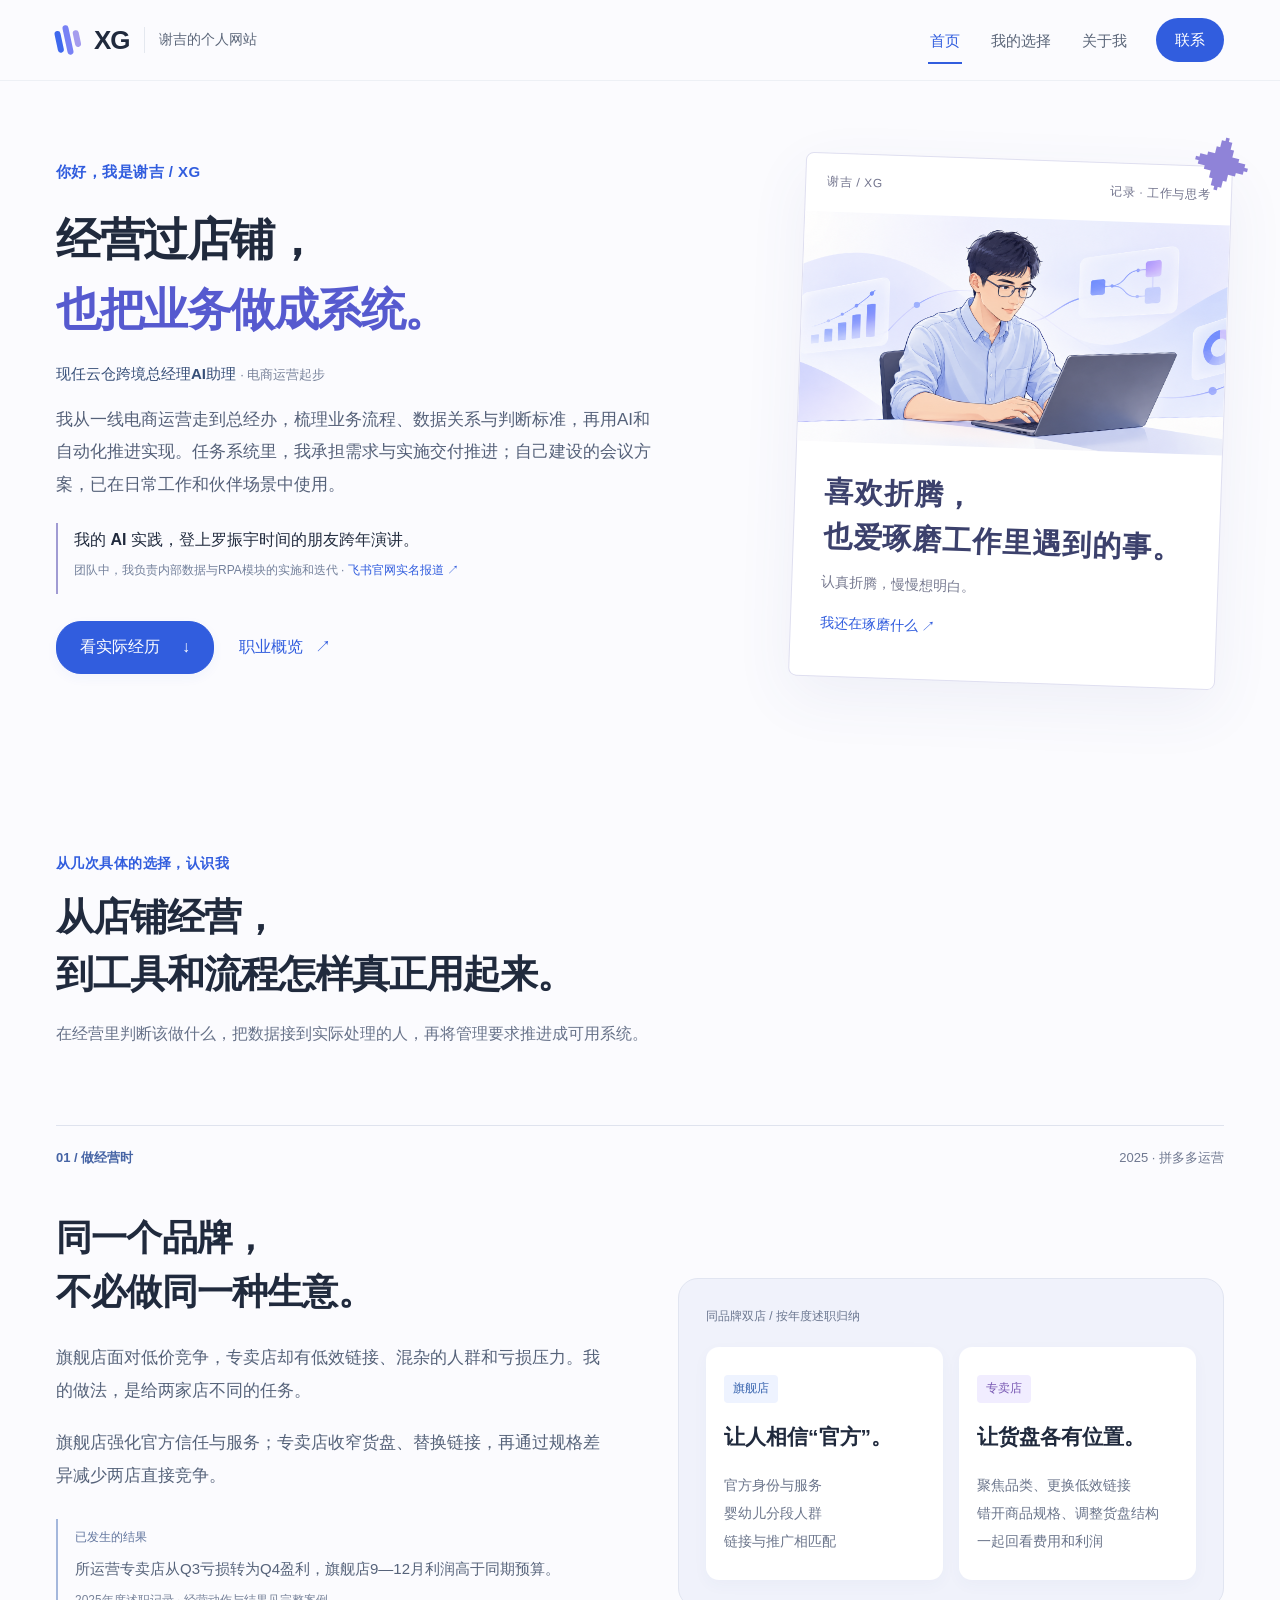
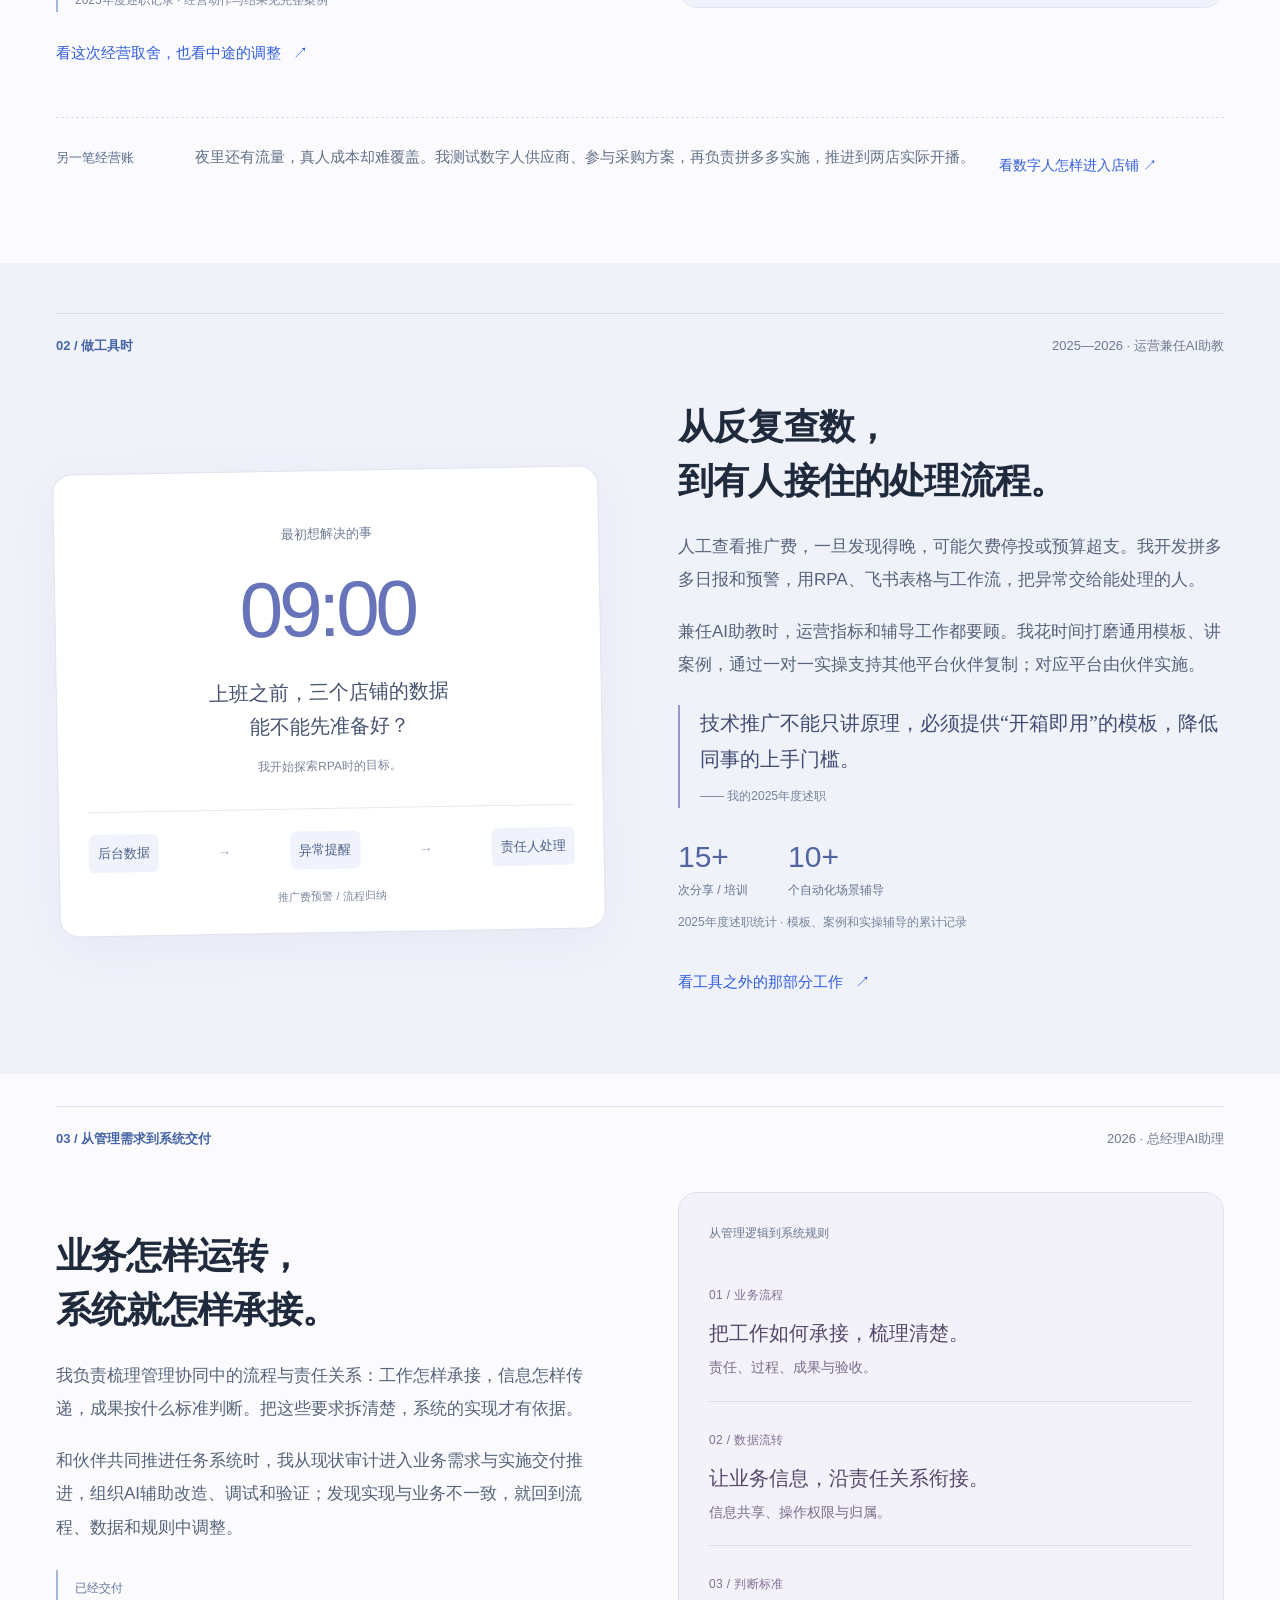
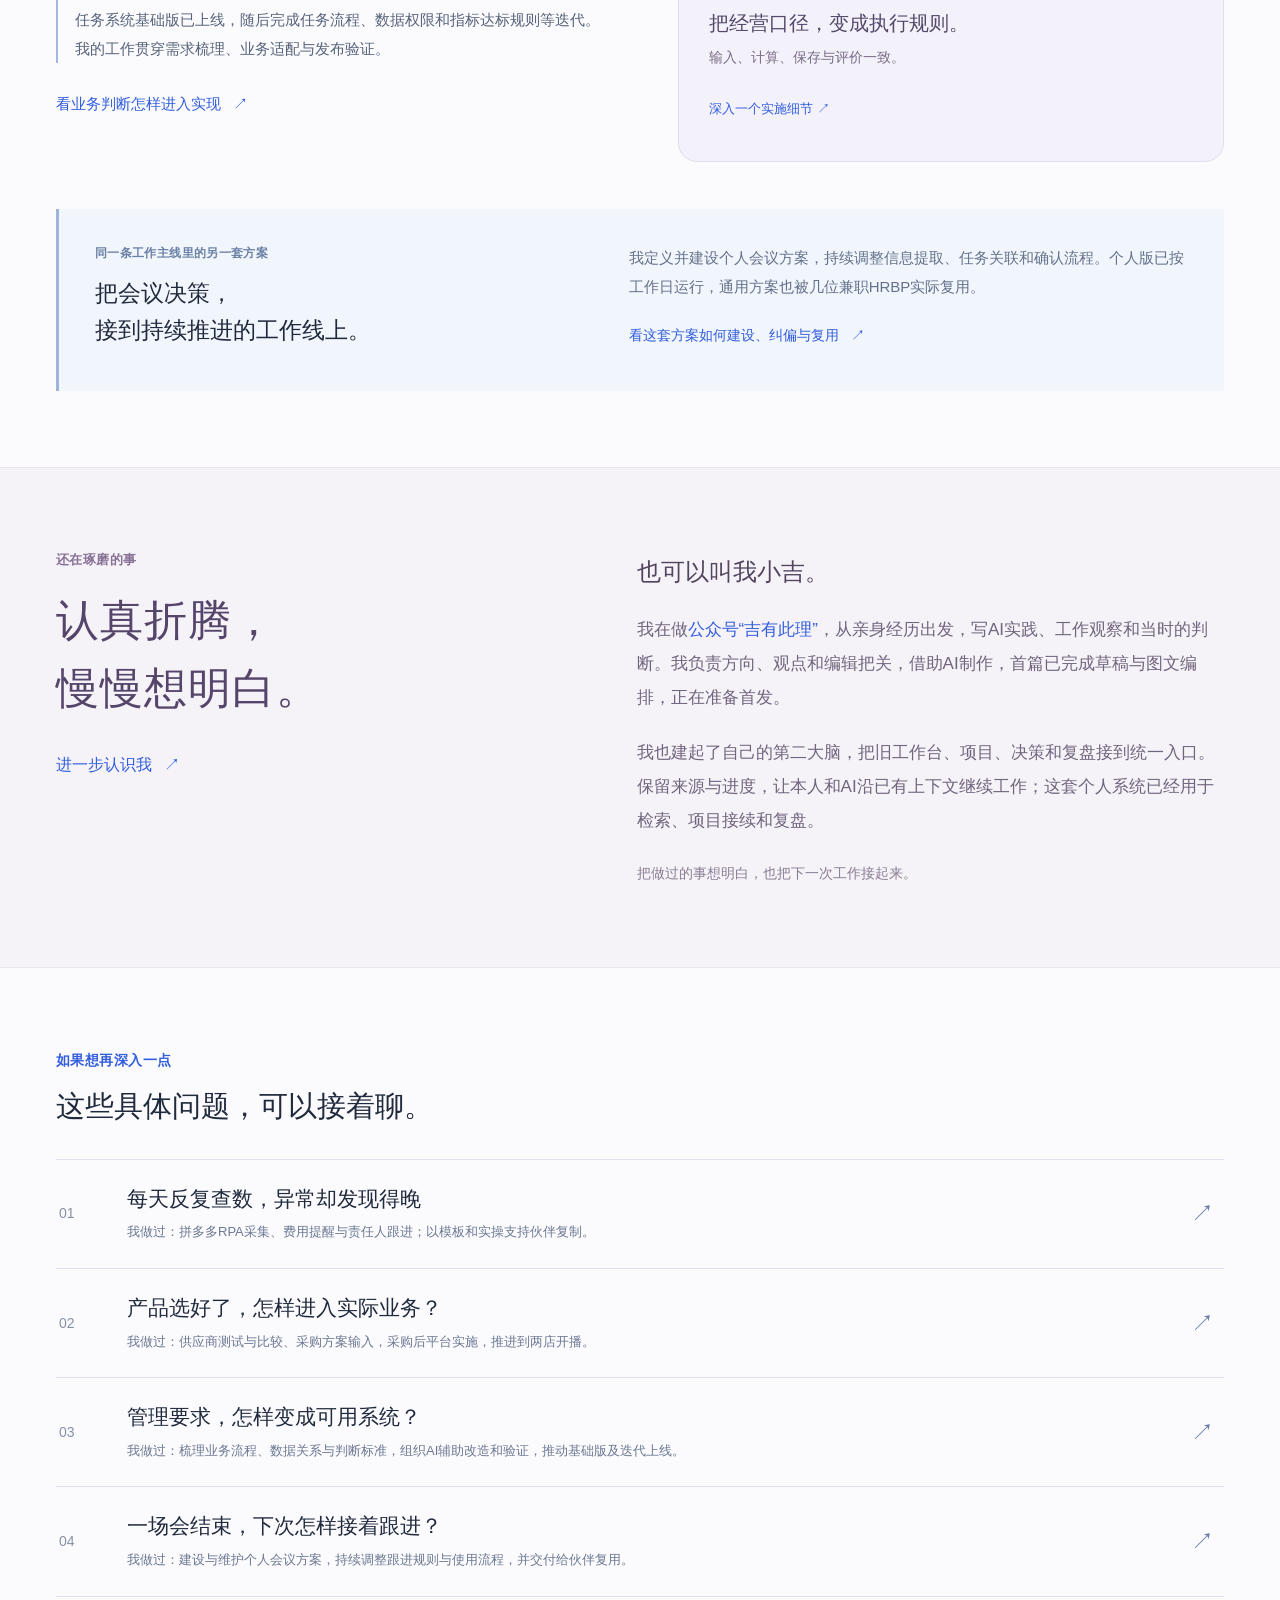
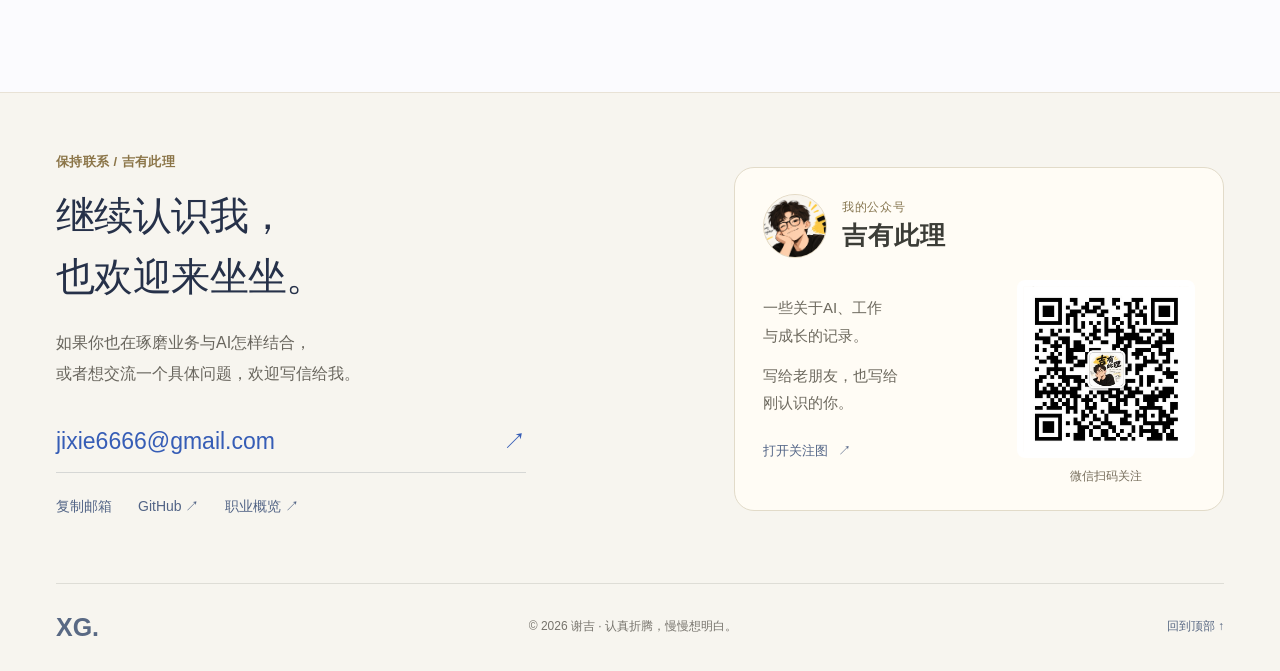
==== commit 10051883: "Publish reviewed XG project roles and integrated WeChat contact Publish the reviewed v15 public page" ====
--- a/index.html
+++ b/index.html
@@ -1,22 +1,38 @@
 <!doctype html>
 <html lang="zh-CN"><head><meta charset="utf-8"><meta name="viewport" content="width=device-width,initial-scale=1">
-<title>谢吉 / XG｜认真折腾，慢慢想明白</title><meta name="description" content="我是谢吉，也叫XG。从三个拼多多店铺出发，做经营、做工具，也陪同事上手。认识我的具体选择、项目和还在琢磨的事。"><meta name="theme-color" content="#fbfbfe"><link rel="canonical" href="https://jixie6666-code.github.io/"><meta property="og:title" content="谢吉 / XG｜认真折腾，慢慢想明白"><meta property="og:description" content="同品牌双店的经营取舍，自己开发的预警流程，以及陪同事上手的实际工作。认识谢吉 / XG。"><meta property="og:type" content="website"><meta property="og:url" content="https://jixie6666-code.github.io/"><meta property="og:image" content="https://jixie6666-code.github.io/xg-ai-comic-v3.png"><link rel="icon" href="data:image/svg+xml,%3Csvg xmlns='http://www.w3.org/2000/svg' viewBox='0 0 64 64'%3E%3Crect width='64' height='64' rx='18' fill='%23315dde'/%3E%3Ctext x='32' y='41' font-family='Arial' font-size='26' font-weight='700' text-anchor='middle' fill='white'%3EXG%3C/text%3E%3C/svg%3E"><link rel="stylesheet" href="ui.css?v=14"><link rel="stylesheet" href="home.css?v=14"><link rel="stylesheet" href="motion.css?v=14"><script src="motion.js?v=14" defer></script></head>
+<title>谢吉 / XG｜认真折腾，慢慢想明白</title><meta name="description" content="我是谢吉 / XG，现任云仓跨境总经理AI助理。从电商经营到AI应用实施，梳理业务流程、数据与判断标准，推动方案实现和交付。"><meta name="theme-color" content="#fbfbfe"><link rel="canonical" href="https://jixie6666-code.github.io/"><meta property="og:title" content="谢吉 / XG｜认真折腾，慢慢想明白"><meta property="og:description" content="经营过店铺，也把业务做成系统。认识谢吉的业务判断、AI实现与交付实践。"><meta property="og:type" content="website"><meta property="og:url" content="https://jixie6666-code.github.io/"><meta property="og:image" content="https://jixie6666-code.github.io/xg-ai-comic-v3.png"><link rel="icon" href="data:image/svg+xml,%3Csvg xmlns='http://www.w3.org/2000/svg' viewBox='0 0 64 64'%3E%3Crect width='64' height='64' rx='18' fill='%23315dde'/%3E%3Ctext x='32' y='41' font-family='Arial' font-size='26' font-weight='700' text-anchor='middle' fill='white'%3EXG%3C/text%3E%3C/svg%3E"><link rel="stylesheet" href="ui.css?v=15.1"><link rel="stylesheet" href="home.css?v=15.3"><link rel="stylesheet" href="motion.css?v=15"><script src="motion.js?v=15" defer></script></head>
 <body id="top"><a class="skip" href="#main">跳至正文</a><header class="site-header"><div class="site-nav wrap"><a class="brand" href="#top" aria-label="谢吉个人网站首页"><span class="logo-symbol" aria-hidden="true"><b></b><b></b><b></b></span>XG<span class="brand-label">谢吉的个人网站</span></a><nav class="site-links" id="navigation" aria-label="主导航"><a href="#top" aria-current="location">首页</a><a href="#work">我的选择</a><a href="about.html">关于我</a><a href="#contact">联系</a></nav><button class="menu-toggle" aria-label="打开菜单" aria-expanded="false" aria-controls="navigation">☰</button></div></header>
 <main id="main">
-<section class="hero wrap" aria-labelledby="hero-title"><div class="hero-text"><div class="eyebrow intro-label">你好，我是谢吉 / XG</div><h1 id="hero-title"><span>两家店，<br>我给它们不同分工。</span><span class="accent">自用的工具，<br>我再陪同事上手。</span></h1><p class="hero-role">现任云仓跨境总经理AI助理 <span>· 电商运营起步</span></p><p class="hero-copy">我做过同品牌双店的货盘、推广与利润协调，也开发拼多多日报和推广费预警，用模板与一对一实操支持伙伴复制。转到总经办后，我主责过任务系统现状审计，搭建个人会议工作台，与业务、研发伙伴推进实施。</p><div class="hero-proof"><h2>我的 AI 实践，登上罗振宇时间的朋友跨年演讲。</h2><p>团队中，我负责内部数据与RPA · <a href="https://www.feishu.cn/content/article/7591427374978190536" target="_blank" rel="noopener noreferrer">飞书官网实名报道 ↗</a></p></div><div class="hero-actions"><a class="primary link" href="#work">看实际经历 <span aria-hidden="true">↓</span></a><button class="text-button career-entry" data-resume>职业概览 <span aria-hidden="true">↗</span></button></div></div><figure class="spotlight"><div class="spotlight-card"><div class="portrait-top"><span>谢吉 / XG</span><span>记录 · 工作与思考</span></div><img class="portrait-image" src="xg-ai-comic-v3.png" alt="谢吉在电脑前工作的漫画形象" width="1923" height="818" fetchpriority="high"><figcaption><span class="hand-note">喜欢折腾，<br>也爱琢磨工作里遇到的事。</span><p>认真折腾，慢慢想明白。</p><a href="about.html#thinking">我还在琢磨什么 ↗</a></figcaption></div><span class="spotlight-seal" aria-hidden="true">✦</span></figure></section>
+<section class="hero wrap" aria-labelledby="hero-title"><div class="hero-text"><div class="eyebrow intro-label">你好，我是谢吉 / XG</div><h1 id="hero-title"><span>经营过店铺，</span><span class="accent">也把业务做成系统。</span></h1><p class="hero-role">现任云仓跨境总经理AI助理 <span>· 电商运营起步</span></p><p class="hero-copy">我从一线电商运营走到总经办，梳理业务流程、数据关系与判断标准，再用AI和自动化推进实现。任务系统里，我承担需求与实施交付推进；自己建设的会议方案，已在日常工作和伙伴场景中使用。</p><div class="hero-proof"><h2>我的 AI 实践，登上罗振宇时间的朋友跨年演讲。</h2><p>团队中，我负责内部数据与RPA模块的实施和迭代 · <a href="https://www.feishu.cn/content/article/7591427374978190536" target="_blank" rel="noopener noreferrer">飞书官网实名报道 ↗</a></p></div><div class="hero-actions"><a class="primary link" href="#work">看实际经历 <span aria-hidden="true">↓</span></a><button class="text-button career-entry" data-resume>职业概览 <span aria-hidden="true">↗</span></button></div></div><figure class="spotlight"><div class="spotlight-card"><div class="portrait-top"><span>谢吉 / XG</span><span>记录 · 工作与思考</span></div><img class="portrait-image" src="xg-ai-comic-v3.png" alt="谢吉在电脑前工作的漫画形象" width="1923" height="818" fetchpriority="high"><figcaption><span class="hand-note">喜欢折腾，<br>也爱琢磨工作里遇到的事。</span><p>认真折腾，慢慢想明白。</p><a href="about.html#thinking">我还在琢磨什么 ↗</a></figcaption></div><span class="spotlight-seal" aria-hidden="true">✦</span></figure></section>
 
-<div class="chapter-intro wrap" id="work"><div class="eyebrow">从几次具体的选择，认识我</div><h2>从店铺经营，<br>到工具和流程怎样真正用起来。</h2><p>给两家店不同任务，把预警交到处理人，再把管理要求交给研发实施。</p></div>
+<div class="chapter-intro wrap" id="work"><div class="eyebrow">从几次具体的选择，认识我</div><h2>从店铺经营，<br>到工具和流程怎样真正用起来。</h2><p>在经营里判断该做什么，把数据接到实际处理的人，再将管理要求推进成可用系统。</p></div>
 <section class="story wrap" aria-labelledby="commerce-title"><div class="story-topline"><span>01 / 做经营时</span><span>2025 · 拼多多运营</span></div><div class="story-grid"><div class="story-copy"><h2 id="commerce-title">同一个品牌，<br>不必做同一种生意。</h2><p>旗舰店面对低价竞争，专卖店却有低效链接、混杂的人群和亏损压力。我的做法，是给两家店不同的任务。</p><p>旗舰店强化官方信任与服务；专卖店收窄货盘、替换链接，再通过规格差异减少两店直接竞争。</p><div class="result-line"><span>已发生的结果</span><p>所运营专卖店从Q3亏损转为Q4盈利，旗舰店9—12月利润高于同期预算。<small>2025年度述职记录 · 经营动作与结果见完整案例</small></p></div><a class="story-link" href="project-commerce.html">看这次经营取舍，也看中途的调整 <span aria-hidden="true">↗</span></a></div><div class="store-comparison" aria-label="两家店的经营分工示意"><div class="comparison-caption">同品牌双店 / 按年度述职归纳</div><article><span class="store-tag">旗舰店</span><h3>让人相信“官方”。</h3><p>官方身份与服务<br>婴幼儿分段人群<br>链接与推广相匹配</p></article><article><span class="store-tag purple">专卖店</span><h3>让货盘各有位置。</h3><p>聚焦品类、更换低效链接<br>错开商品规格、调整货盘结构<br>一起回看费用和利润</p></article></div></div><aside class="side-story"><span>另一笔经营账</span><p>夜里还有流量，真人成本却难覆盖。我测试数字人供应商、参与采购方案，再负责拼多多实施，推进到两店实际开播。</p><a href="project-live.html">看数字人怎样进入店铺 ↗</a></aside></section>
-<section class="reuse-band"><div class="wrap story"><div class="story-topline"><span>02 / 做工具时</span><span>2025—2026 · 运营兼任AI助教</span></div><div class="story-grid reverse"><div class="handoff-visual"><div class="morning-note"><span>最初想解决的事</span><strong>09:00</strong><p>上班之前，三个店铺的数据<br>能不能先准备好？</p><small>我开始探索RPA时的目标。</small></div><div class="handoff-flow"><span>后台数据</span><b aria-hidden="true">→</b><span>异常提醒</span><b aria-hidden="true">→</b><span>责任人处理</span></div><p class="diagram-caption">推广费预警 / 流程归纳</p></div><div class="story-copy"><h2>自己会做之后，<br>还要让同事用起来。</h2><p>人工查看推广费，一旦发现得晚，可能欠费停投或预算超支。我开发拼多多日报和预警，用RPA、飞书表格与工作流，把异常交给能处理的人。</p><p>兼任AI助教时，运营指标和辅导工作都要顾。我花时间打磨通用模板、讲案例，通过一对一实操支持其他平台伙伴复制；对应平台由伙伴实施。</p><blockquote>技术推广不能只讲原理，必须提供“开箱即用”的模板，降低同事的上手门槛。<cite>—— 我的2025年度述职</cite></blockquote><div class="reuse-count"><strong>15+<span>次分享 / 培训</span></strong><strong>10+<span>个自动化场景辅导</span></strong></div><p class="small-note">2025年度述职统计 · 模板、案例和实操辅导的累计记录</p><a class="story-link" href="project-commerce.html#reuse">看工具之外的那部分工作 <span aria-hidden="true">↗</span></a></div></div></div></section>
-<section class="story wrap" aria-labelledby="task-title"><div class="story-topline"><span>03 / 转到总经办之后</span><span>2026.05至今 · 总经理AI助理</span></div><div class="story-grid"><div class="story-copy"><h2 id="task-title">员工更新了任务，<br>管理者看到的是同一份吗？</h2><p>接管已有任务系统时，员工端本地数据、管理端数据库与静态展示并存。页面都能打开，任务却需要先接到同一份事实。</p><p>我主责现状审计，形成需求与现状映射，整理可复用部分、改造清单和风险，供业务与研发确定首版范围；再借助AI工具参与规则核对和发布验证。</p><div class="result-line"><span>交付与进展</span><p>审计和改造输入已形成；基础版已发布，并在管理员环境验证任务从创建到验收、重新登录读回。核心研发由伙伴承担。</p></div><a class="story-link" href="project-task.html">看我交给业务和研发的具体输入 <span aria-hidden="true">↗</span></a></div><div class="audit-preview"><div class="comparison-caption">接管早期的审计发现 / 公开归纳</div><div class="audit-split"><div><span>员工端</span><strong>本地数据</strong></div><b aria-hidden="true">≠</b><div><span>管理端</span><strong>数据库</strong></div></div><p class="audit-question">两端都有页面，<br>并不等于任务已经接通。</p><div class="audit-output"><span>我的交付</span><p>需求—现状映射<br>复用、改造与风险清单<br>实际流转的验证要求</p></div><a href="project-task.html#example">一个细节：系统怎样判断“少亏” ↗</a></div></div><div class="meeting-note"><div><div class="eyebrow">我为日常工作做的另一套流程</div><h3>会议之后，<br>谁接、交什么、下次查什么？</h3></div><div><p>我搭建并维护个人会议工作台，借助AI核对纪要与原文，留下正式确认、承接人和下次复查依据。个人流程已按工作日运行，并整理出公共模块与指南。</p><a class="story-link" href="project-meeting.html">看一场讨论怎样接到下一次工作 <span aria-hidden="true">↗</span></a></div></div></section>
-<section class="personal-section" id="about"><div class="wrap personal-home"><div><div class="eyebrow">还在琢磨的事</div><h2>认真折腾，<br>慢慢想明白。</h2><a class="story-link" href="about.html">进一步认识我 <span aria-hidden="true">↗</span></a></div><div class="personal-copy"><p class="personal-lead">也可以叫我小吉。</p><p>“吉有此理”准备记录我的AI实践、工作观察和个人思考。目前已有草稿与排版尝试，我想从亲身经历出发，讲清当时做过的选择和后来发生的结果。</p><p>我也在搭自己的第二大脑，保留来源、选择和进度；探索几个AI工具怎样接续工作，让下次遇到问题时，不必把过去从头交代一遍。</p><p class="unfinished">已有草稿和持续尝试，也还有没想明白的部分。这里会保留这个过程。</p></div></div></section>
-<section class="practice-index wrap" aria-labelledby="index-title"><div class="eyebrow">如果想再深入一点</div><h2 id="index-title">这些具体问题，可以接着聊。</h2><div class="practice-list"><a href="project-commerce.html"><span>01</span><div><h3>每天反复查数，异常却发现得晚</h3><p>我做过：拼多多RPA采集、费用提醒与责任人跟进；以模板和实操支持伙伴复制。</p></div><b aria-hidden="true">↗</b></a><a href="project-live.html"><span>02</span><div><h3>产品选好了，怎样进入实际业务？</h3><p>我做过：供应商测试与比较、采购方案输入，采购后平台实施，推进到两店开播。</p></div><b aria-hidden="true">↗</b></a><a href="project-task.html"><span>03</span><div><h3>系统已有页面，数据和责任还没接通</h3><p>我做过：主责现状审计、梳理首版改造输入，协作研发并参与实际流转验证。</p></div><b aria-hidden="true">↗</b></a><a href="project-meeting.html"><span>04</span><div><h3>一场会结束，下次怎样接着跟进？</h3><p>我做过：个人会议工作台、带来源的任务记录、下次复查依据与公共使用指南。</p></div><b aria-hidden="true">↗</b></a></div></section>
-</main><footer class="contact" id="contact"><div class="wrap"><div class="contact-top"><div><div class="eyebrow">认识之后，可以从一个问题聊起</div><h2>你正在琢磨什么？</h2><p>店铺里的重复工作、工具怎样接进真实流程，或怎样把过去的经验留给下次。欢迎带着你的场景来交流。</p></div><div class="contact-links"><a class="email-link" href="mailto:jixie6666@gmail.com">jixie6666@gmail.com <span aria-hidden="true">↗</span></a><div class="contact-mini"><button class="copy-email">复制邮箱</button><a href="https://github.com/jixie6666-code" target="_blank" rel="noopener noreferrer">GitHub ↗</a><button data-resume>职业概览 ↗</button></div></div></div><div class="footer"><a class="wordmark" href="#top">XG.</a><span>© 2026 谢吉 · 认真折腾，慢慢想明白。</span><a href="#top">回到顶部 ↑</a></div></div></footer>
+<section class="reuse-band"><div class="wrap story"><div class="story-topline"><span>02 / 做工具时</span><span>2025—2026 · 运营兼任AI助教</span></div><div class="story-grid reverse"><div class="handoff-visual"><div class="morning-note"><span>最初想解决的事</span><strong>09:00</strong><p>上班之前，三个店铺的数据<br>能不能先准备好？</p><small>我开始探索RPA时的目标。</small></div><div class="handoff-flow"><span>后台数据</span><b aria-hidden="true">→</b><span>异常提醒</span><b aria-hidden="true">→</b><span>责任人处理</span></div><p class="diagram-caption">推广费预警 / 流程归纳</p></div><div class="story-copy"><h2>从反复查数，<br>到有人接住的处理流程。</h2><p>人工查看推广费，一旦发现得晚，可能欠费停投或预算超支。我开发拼多多日报和预警，用RPA、飞书表格与工作流，把异常交给能处理的人。</p><p>兼任AI助教时，运营指标和辅导工作都要顾。我花时间打磨通用模板、讲案例，通过一对一实操支持其他平台伙伴复制；对应平台由伙伴实施。</p><blockquote>技术推广不能只讲原理，必须提供“开箱即用”的模板，降低同事的上手门槛。<cite>—— 我的2025年度述职</cite></blockquote><div class="reuse-count"><strong>15+<span>次分享 / 培训</span></strong><strong>10+<span>个自动化场景辅导</span></strong></div><p class="small-note">2025年度述职统计 · 模板、案例和实操辅导的累计记录</p><a class="story-link" href="project-commerce.html#reuse">看工具之外的那部分工作 <span aria-hidden="true">↗</span></a></div></div></div></section>
+<section class="story wrap" aria-labelledby="task-title">
+<div class="story-topline"><span>03 / 从管理需求到系统交付</span><span>2026 · 总经理AI助理</span></div>
+<div class="story-grid"><div class="story-copy"><h2 id="task-title">业务怎样运转，<br>系统就怎样承接。</h2>
+<p>我负责梳理管理协同中的流程与责任关系：工作怎样承接，信息怎样传递，成果按什么标准判断。把这些要求拆清楚，系统的实现才有依据。</p>
+<p>和伙伴共同推进任务系统时，我从现状审计进入业务需求与实施交付推进，组织AI辅助改造、调试和验证；发现实现与业务不一致，就回到流程、数据和规则中调整。</p>
+<div class="result-line"><span>已经交付</span><p>任务系统基础版已上线，随后完成任务流程、数据权限和指标达标规则等迭代。我的工作贯穿需求梳理、业务适配与发布验证。</p></div>
+<a class="story-link" href="project-task.html">看业务判断怎样进入实现 <span aria-hidden="true">↗</span></a></div>
+<div class="audit-preview"><div class="comparison-caption">从管理逻辑到系统规则</div>
+<div class="business-map"><div><span>01 / 业务流程</span><h3>把工作如何承接，梳理清楚。</h3><p>责任、过程、成果与验收。</p></div><div><span>02 / 数据流转</span><h3>让业务信息，沿责任关系衔接。</h3><p>信息共享、操作权限与归属。</p></div><div><span>03 / 判断标准</span><h3>把经营口径，变成执行规则。</h3><p>输入、计算、保存与评价一致。</p></div></div>
+<a href="project-task.html#example">深入一个实施细节 ↗</a></div></div>
+<div class="meeting-note"><div><div class="eyebrow">同一条工作主线里的另一套方案</div><h3>把会议决策，<br>接到持续推进的工作线上。</h3></div><div><p>我定义并建设个人会议方案，持续调整信息提取、任务关联和确认流程。个人版已按工作日运行，通用方案也被几位兼职HRBP实际复用。</p><a class="story-link" href="project-meeting.html">看这套方案如何建设、纠偏与复用 <span aria-hidden="true">↗</span></a></div></div></section>
+<section class="personal-section" id="about"><div class="wrap personal-home"><div><div class="eyebrow">还在琢磨的事</div><h2>认真折腾，<br>慢慢想明白。</h2><a class="story-link" href="about.html">进一步认识我 <span aria-hidden="true">↗</span></a></div><div class="personal-copy"><p class="personal-lead">也可以叫我小吉。</p><p>我在做<a href="#wechat">公众号“吉有此理”</a>，从亲身经历出发，写AI实践、工作观察和当时的判断。我负责方向、观点和编辑把关，借助AI制作，首篇已完成草稿与图文编排，正在准备首发。</p><p>我也建起了自己的第二大脑，把旧工作台、项目、决策和复盘接到统一入口。保留来源与进度，让本人和AI沿已有上下文继续工作；这套个人系统已经用于检索、项目接续和复盘。</p><p class="unfinished">把做过的事想明白，也把下一次工作接起来。</p></div></div></section>
+<section class="practice-index wrap" aria-labelledby="index-title"><div class="eyebrow">如果想再深入一点</div><h2 id="index-title">这些具体问题，可以接着聊。</h2><div class="practice-list"><a href="project-commerce.html"><span>01</span><div><h3>每天反复查数，异常却发现得晚</h3><p>我做过：拼多多RPA采集、费用提醒与责任人跟进；以模板和实操支持伙伴复制。</p></div><b aria-hidden="true">↗</b></a><a href="project-live.html"><span>02</span><div><h3>产品选好了，怎样进入实际业务？</h3><p>我做过：供应商测试与比较、采购方案输入，采购后平台实施，推进到两店开播。</p></div><b aria-hidden="true">↗</b></a><a href="project-task.html"><span>03</span><div><h3>管理要求，怎样变成可用系统？</h3><p>我做过：梳理业务流程、数据关系与判断标准，组织AI辅助改造和验证，推动基础版及迭代上线。</p></div><b aria-hidden="true">↗</b></a><a href="project-meeting.html"><span>04</span><div><h3>一场会结束，下次怎样接着跟进？</h3><p>我做过：建设与维护个人会议方案，持续调整跟进规则与使用流程，并交付给伙伴复用。</p></div><b aria-hidden="true">↗</b></a></div></section>
+</main><footer class="contact contact-integrated" id="contact"><div class="wrap"><div class="contact-top" id="wechat">
+<div class="contact-copy"><div class="eyebrow">保持联系 / 吉有此理</div><h2>继续认识我，<br>也欢迎来坐坐。</h2><p>如果你也在琢磨业务与AI怎样结合，<br>或者想交流一个具体问题，欢迎写信给我。</p><div class="contact-links"><a class="email-link" href="mailto:jixie6666@gmail.com">jixie6666@gmail.com <span aria-hidden="true">↗</span></a><div class="contact-mini"><button class="copy-email">复制邮箱</button><a href="https://github.com/jixie6666-code" target="_blank" rel="noopener noreferrer">GitHub ↗</a><button data-resume>职业概览 ↗</button></div></div></div>
+<aside class="contact-follow" aria-labelledby="wechat-title">
+<div class="account-heading"><div class="account-avatar" aria-hidden="true"><img src="jiyoucili-wechat.png" alt="" width="1774" height="887" loading="lazy"></div><div><span class="account-label">我的公众号</span><h3 id="wechat-title">吉有此理</h3></div></div>
+<div class="account-body"><div class="account-note"><p>一些关于AI、工作<br class="desktop-break">与成长的记录。</p><p>写给老朋友，也写给<br class="desktop-break">刚认识的你。</p><a class="wechat-original" href="jiyoucili-wechat.png" target="_blank" rel="noopener noreferrer">打开关注图 <span aria-hidden="true">↗</span></a></div><figure class="account-code"><a class="wechat-code" href="jiyoucili-wechat.png" target="_blank" rel="noopener noreferrer" aria-label="打开吉有此理公众号二维码原图"><img src="jiyoucili-wechat.png" alt="吉有此理公众号二维码" width="1774" height="887" loading="lazy"></a><figcaption><span class="scan-desktop">微信扫码关注</span><span class="scan-mobile">点开原图，长按识别</span></figcaption></figure></div>
+</aside>
+</div><div class="footer"><a class="wordmark" href="#top">XG.</a><span>© 2026 谢吉 · 认真折腾，慢慢想明白。</span><a href="#top">回到顶部 ↑</a></div></div></footer>
   <dialog id="caseDialog" aria-labelledby="case-title"><div class="dialog-body"><div class="dialog-top"><div class="eyebrow" id="case-eyebrow">PROJECT NOTES</div><button class="close-button" data-close aria-label="关闭项目详情">×</button></div><h2 id="case-title"></h2><p class="dialog-lead" id="case-lead"></p><div class="case-details" id="case-details"></div><section class="case-evidence" aria-labelledby="evidence-title"><h3 id="evidence-title">工作产物与证据</h3><div id="case-artifacts" class="artifact-list"></div></section><p class="case-scope" id="case-scope"></p><div class="dialog-bottom"><span>对项目的兴趣，也可以成为交流的起点。</span><a class="text-button" href="mailto:jixie6666@gmail.com?subject=关于你的项目实践">聊聊这个项目 ↗</a></div></div></dialog>
-  <dialog id="resumeDialog" aria-labelledby="resume-title"><div class="dialog-body"><div class="dialog-top"><div class="eyebrow">职业概览</div><button class="close-button" data-close aria-label="关闭职业概览">×</button></div><h2 id="resume-title">谢吉 / XG</h2><p class="dialog-lead">现任云仓跨境总经理AI助理，主责任务系统现状审计，搭建个人会议工作台。此前做过同品牌双店经营，自行开发拼多多日报和推广费预警，并通过模板、案例与一对一实操辅导支持伙伴复制。</p><section class="resume-section"><h3>任职轨迹</h3><p>渝欧数智｜云仓跨境（集团子公司） · 集团青蓝计划校招生</p><p>2024.07｜以电商运营（拼多多）入职<br>2025.07—2026.03｜兼任渝欧AI研究院AI助教<br>2026.05至今｜总经理AI助理</p></section><section class="resume-section"><h3>可以从这些具体工作聊起</h3><p>同品牌两店的货盘、投流与利润协调；拼多多RPA及费用预警；供应商比较到两店开播；任务系统审计与业务规则验证；带原文来源和复查依据的会议工作流。</p></section><section class="resume-section"><h3>贡献与范围</h3><p>电商AI团队中负责内部数据与RPA；任务系统主责现状审计，协作研发并借助AI工具参与实现与验证。任务系统核心研发由伙伴承担，持续采用与业务收益继续跟踪。</p><p>希望继续向企业AI解决方案与项目交付方向积累经验。</p></section><section class="resume-section"><h3>公开联系</h3><p><a href="mailto:jixie6666@gmail.com">jixie6666@gmail.com</a></p></section><div class="dialog-bottom"><span>职业交流，可从具体经历开始。</span><button class="primary" id="printResume">打印 / 保存概览 ↗</button></div></div></dialog>
+  <dialog id="resumeDialog" aria-labelledby="resume-title"><div class="dialog-body"><div class="dialog-top"><div class="eyebrow">职业概览</div><button class="close-button" data-close aria-label="关闭职业概览">×</button></div><h2 id="resume-title">谢吉 / XG</h2><p class="dialog-lead">现任云仓跨境总经理AI助理，围绕业务流程、数据关系与判断标准，组织AI辅助实现并推进交付。此前经营同品牌双店，自行开发拼多多日报和费用预警，也通过模板与实操支持伙伴。</p><section class="resume-section"><h3>任职轨迹</h3><p>渝欧数智｜云仓跨境（集团子公司） · 集团青蓝计划校招生</p><p>2024.07｜以电商运营（拼多多）入职<br>2025.07—2026.03｜兼任渝欧AI研究院AI助教<br>2026.05至今｜总经理AI助理</p></section><section class="resume-section"><h3>可以从这些具体工作聊起</h3><p>一线经营与利润取舍；RPA流程开发及伙伴辅导；供应商评估到两店开播；任务系统的业务需求与实施交付推进；个人会议方案建设维护和伙伴复用。</p></section><section class="resume-section"><h3>贡献与范围</h3><p>电商AI大脑中负责内部数据/RPA模块实施与迭代。任务系统与伙伴共同推进，原系统基线由研发伙伴交付，我承担业务需求、后续适配和交付推进；个人会议方案由我建设维护，已供几位兼职HRBP复用。</p><p>希望继续向企业AI解决方案与项目交付方向积累经验。</p></section><section class="resume-section"><h3>公开联系</h3><p><a href="mailto:jixie6666@gmail.com">jixie6666@gmail.com</a></p></section><div class="dialog-bottom"><span>职业交流，可从具体经历开始。</span><button class="primary" id="printResume">打印 / 保存概览 ↗</button></div></div></dialog>
   <div class="toast" role="status" aria-live="polite"></div>
   <script>
-    const cases={"commerce": {"title": "两家店，为什么要做不同的生意？", "kicker": "我做过的选择 / 电商经营与自动化 · 2025", "lead": "同一个品牌，旗舰店和专卖店却不能照着同一套打法经营。我承担店铺、预算和推广，分别调整它们的任务；另一条工作线，是把每天反复查的数据做成工具，再交到同事手里。", "details": [["先分清两家店，各自要解决什么", "2025年，两家重点店铺的问题不同。旗舰店面对低价竞争，需要让消费者相信官方身份和服务；专卖店则有低效老链接、人群混杂和亏损压力。继续在同一批商品和规格上比价，还会带来内部竞争。 我调整旗舰店的链接、推广与服务，围绕婴幼儿分段人群强化官方信任；专卖店收窄货盘、更换低效链接，并错开商品规格、调整货盘结构。两家店由此围绕不同任务组织经营。"], ["中途，也遇到过价格问题", "10月中旬，旗舰店曾出现流量和转化下滑。年度复盘将其与大促期间的平台价格竞争、优惠券叠加联系起来。我向上反馈，并沟通品牌处理价格问题。"], ["结果要同时看销售、费用和利润", "按2025年度述职记录，所运营专卖店由Q3亏损转为Q4盈利，旗舰店9—12月利润高于同期预算。两店的经营动作分别围绕货盘、人群、推广和利润结构展开。"]], "scope": "本人责任、协作分工和当前结果见完整案例。", "artifacts": [{"href": "project-commerce.html", "title": "阅读完整经历", "subtitle": "本人贡献、交付和当前使用范围"}]}, "task": {"title": "员工更新了任务，管理者看到的是同一份吗？", "kicker": "本人主责现状审计 / 任务系统接管 · 2026", "lead": "接管已有系统时，员工端本地数据、管理端数据库与静态展示并存。我主责审计与复用边界梳理，将业务要求整理成首期改造输入，再与研发伙伴推进实施及验证。", "details": [["接管之初，先看任务究竟流向哪里", "员工更新一次任务，管理者应沿责任关系看到同一份进展。早期审计发现，两端读取的数据方式不同，还有部分静态展示。页面能操作，需要继续核对它保存和传递的究竟是什么。 我主责现状审计，梳理可保留的页面与父子任务结构，以及数据、权限、责任和验收的差距，形成需求—现状映射和改造清单。"], ["哪些保留、先改什么，给研发一份明确输入", "审计把问题分为保留、修改、新增、退出首版主链和风险。已有页面与父子结构可复用，数据来源、组织权限、成果与验收则需要优先梳理。清单用于业务和研发讨论首期范围。 它把“系统要能管理任务”拆成具体要求：同一任务从哪里读取，由谁更新和查看，成果怎样提交，谁有权验收，以及失败或迁移时如何处理。"], ["本人责任、协作与已发生的结果", "本人主责现状审计和复用边界，与业务伙伴核对要求，借助AI工具参与数据、权限、迁移回退、调试和发布验证。研发伙伴承担核心前后端及数据库开发。 基础版已云端发布。在当次管理员登录环境下，已核对任务创建、进度更新、提交、验收与重新登录读回。"]], "scope": "本人责任、协作分工和当前结果见完整案例。", "artifacts": [{"href": "project-task.html", "title": "阅读完整经历", "subtitle": "本人贡献、交付和当前使用范围"}]}, "meeting": {"title": "一句建议，什么时候才算正式交办？", "kicker": "总经理AI助理的工作现场 / 个人会议工作台 · 2026", "lead": "会议摘要能写得流畅，却未必说明谁确认、谁承接、交什么、下次查什么。我为自己的会议工作搭建并维护工作台，把这些区别留进记录，再让AI接续处理。", "details": [["讨论过，不代表已经作出决定", "会议中有正式要求，也有自主承诺和讨论建议。把它们全部写成任务，会改变责任；只留下摘要，又容易找不到下一次检查的依据。 我的工作流借助AI核对纪要和逐字稿，再区分结论类型。说话人、责任或确认主体不清时保留待确认，不让工具自行补齐。"], ["把下次要问的问题，留在这次的记录里", "我借助AI工具设计处理规则、输出结构和人工确认位置，串联决策与任务提取、审查基准、归档和回读。管理者和承接人需要的来源、交付物与时间节点，都分别记录。"], ["个人流程在运行，方法也整理成了公共包", "个人工作台已按工作日执行会议处理，保留归档、输出与未决事项，维护判重、历史关联和异常恢复入口。 我又将通用方法整理为7个业务模块、1个初始化模块和使用指南，让其他使用者可以配置自己的会议空间与确认负责人。"]], "scope": "本人责任、协作分工和当前结果见完整案例。", "artifacts": [{"href": "project-meeting.html", "title": "阅读完整经历", "subtitle": "本人贡献、交付和当前使用范围"}]}, "live": {"title": "夜里还有流量，真人成本却算不过来", "kicker": "从产品比较到实际开播 / 数字人直播 · 2025", "lead": "夜间的流量转化不高，真人直播的人力成本又难覆盖。数字人的用途来自这个经营约束；我做的，是比较产品、参与采购方案，再把选定方案推进到拼多多店铺实际开播。", "details": [["为什么尝试数字人", "项目希望补充真人难覆盖的时段，但夜间转化与人工成本需要一起计算，平台对非真人的判定也不清晰。产品比较需要回到实际时段、成本与平台条件中判断。"], ["先比较，再进入实际店铺", "采购前，我对接多个供应商，测试产品优势与限制，形成比较分析和采购方案，并参与上会讨论。采购决策由公司相应主体作出。 采购后，我继续负责拼多多平台测试与落地，搭建“数字人+AI回复”的直播体系。底层数字人产品由供应商提供。"], ["从方案走到两家店铺实际开播", "2025年度述职记载项目已上线，两家店铺有实际开播，并附有平台直播日历。采购前的比较与方案，继续进入了采购后的平台实施。"]], "scope": "本人责任、协作分工和当前结果见完整案例。", "artifacts": [{"href": "project-live.html", "title": "阅读完整经历", "subtitle": "本人贡献、交付和当前使用范围"}]}, "brain": {"kicker": "延伸实践 / 个人第二大脑", "title": "让知识支持下一次行动", "lead": "把文件整理为项目、资源、决策和复盘，建立统一入口及可按需调用的个人上下文。", "details": [["使用场景", "资料不断积累，使用时却不容易判断它与当前任务的关系。"], ["实践内容", "用项目卡、来源记录、运行状态与 Obsidian 双链连接材料；保留原始出处，让工具与本人使用一致的上下文。"], ["验证方式", "检查链接和来源，回看真实检索结果；把已确认事实、观察与假设分别维护。"]], "scope": "个人持续实践。知识组织与检索已有产物，长期使用效果继续通过实际工作验证。", "artifacts": []}};
+    const cases={"commerce": {"title": "从经营判断，到可以复用的自动化流程。", "kicker": "一线运营、RPA开发与模块迭代 / 电商实践 · 2025起", "lead": "同品牌两家店，我根据人群、货盘与利润要求做不同分工；反复查数和费用跟进，我用RPA接成流程。后来，这些实践进入团队方案，也通过模板和辅导交到伙伴手里。", "details": [["同一个品牌，两家店需要不同的经营位置", "旗舰店面对低价竞争，需要强化官方信任和服务；专卖店有低效链接、人群混杂和亏损压力。如果继续围绕相同商品和规格竞争，两店的经营位置会更模糊。 我承担店铺、预算与推广，调整旗舰店的链接、人群和服务；专卖店聚焦婴幼儿货盘，关停低效链接、启动新链接和新人群，通过规格差异减少两店直接竞争，并调整高客单SKU占比。"], ["有些问题，要回到平台与品牌之间解决", "10月中旬，旗舰店流量和转化出现下滑。我在年度复盘中将其与平台大促、优惠券叠加和品牌价格约束联系起来，向上反馈并协调品牌处理。 经营判断需要同时看人群、货盘、推广费和利润，也要识别哪些问题能在店铺内调整，哪些需要外部协同。"], ["经营结果，要和当时做的动作放在一起看", "2025年度述职记录，所运营专卖店由Q3亏损转为Q4盈利，旗舰店9—12月利润高于同期预算。经营调整围绕两店不同任务展开，也受到旺季、品牌和团队协作的共同影响。"]], "scope": "所运营专卖店Q3亏损转Q4盈利；团队全国决赛，个人实践成为跨年演讲案例。", "artifacts": [{"href": "project-commerce.html", "title": "阅读完整经历", "subtitle": "业务判断、实现过程与交付结果"}]}, "task": {"title": "把业务流程与管理判断，转成系统能执行的规则。", "kicker": "业务需求与实施交付推进 / 任务管理系统 · 2026", "lead": "我从管理协同的实际流程出发，梳理责任关系与数据流转，将经营判断转为系统规则，和伙伴共同推进改造，并组织AI辅助实现、验证与交付。", "details": [["先看真实工作怎样走，再决定系统怎样改", "接手已有系统时，员工端本地数据、管理端数据库和静态展示并存。我先审查现状，梳理已有页面与父子任务关系能保留什么，数据、权限、责任和验收又缺什么。 我把现状整理成保留、修改、新增、退出首版主链和风险五类清单，与伙伴明确改造范围。判断的起点是让一项真实任务能沿责任关系流转：谁发起，谁承接，谁更新，成果交给谁验收。"], ["把流程、数据和判断标准接起来", "业务流程决定工作怎样承接，责任关系决定谁可以操作，数据流转决定各方看到什么，判断标准决定成果如何评价。我将这些关系拆成可实施的要求，让数据、权限和页面操作采用一致的业务逻辑。 我持续梳理这些要求，发现方案与真实业务不一致时，明确要改的规则和本次范围，再组织AI辅助实现、调试和检查。原系统基线由研发伙伴交付；后续适配迭代中，我承担业务需求与实施交付推进，和伙伴共同完成。"], ["一个细节：少亏，也应该能算达标", "如果亏损目标是-100，实际是-70，业务上已经改善。系统如果只接受正数，或在保存和计算时用了不同规则，页面看起来能填，结果仍然会错。 我明确“实际值大于等于目标值即达标”的业务口径，组织AI辅助修复和调试，沿输入、保存、编辑、计算、刷新再查看逐步核对。完整案例提供相应规则演示。"]], "scope": "基础版已上线，完成任务流转、数据权限及指标规则相关迭代。", "artifacts": [{"href": "project-task.html", "title": "阅读完整经历", "subtitle": "业务判断、实现过程与交付结果"}]}, "meeting": {"title": "让会议之后的工作，真正接得下去。", "kicker": "个人方案需求、建设与维护 / 会议工作台 · 2026", "lead": "我为自己的会议工作设计并建设AI辅助方案：把原文、决策、任务和后续跟进接起来。遇到重复任务、责任错位和确认负担，就回到业务规则中调整；现在个人流程已在运行，通用方案也被伙伴复用。", "details": [["写完一份纪要，工作才刚刚开始", "总经理AI助理需要从会议中承接工作。一句话可能是建议、承诺或正式交办；会后还要知道谁接、交什么、什么时候查。摘要写得顺畅，并不意味着这些关系已经清楚。 我先定义纪要与原文核对、决策和任务区分、人工确认、归档与复查的处理规则，再借助AI搭建流程。本人对业务判断和方案负责，AI承担相应读取、处理和实现。"], ["同一件事开了几次会，为什么变成好几项任务？", "实际使用中，同一工作可能在不同会议里被反复提到。逐场提取容易生成重复任务，执行责任和汇报责任也可能混在一起。 我把判断单位改成独立交付物：保留稳定的主任务，把不同会议的提法接到同一条工作线上；执行、汇报和验收分别记录。再组织AI改造关联规则，用历史样本检查是否漏接或误合并。"], ["需要我判断的地方，别让我反复确认", "当流程把过多问题都退回人工确认，使用成本也会变高。我要求系统先检查已有来源和历史确认，保留已经确认过的结果，合并真正需要提问的事项。 会议邀请、实际发言和正式决定要分开；有充分来源的由流程先处理，判断不清的再交给本人。准确和省事，需要一起设计。"]], "scope": "个人版按工作日运行；几位兼职HRBP已实际复用通用方案。", "artifacts": [{"href": "project-meeting.html", "title": "阅读完整经历", "subtitle": "业务判断、实现过程与交付结果"}]}, "live": {"title": "从经营约束出发，把AI产品落到实际店铺。", "kicker": "方案评估与平台实施 / 数字人直播 · 2025", "lead": "夜间流量仍在，真人直播成本却难覆盖。我从这个经营问题出发比较产品、参与采购方案，随后承担拼多多测试与实施，把数字人与AI回复组合推进到两家店铺实际开播。", "details": [["先判断，哪个经营位置值得放入AI", "夜间时段有流量，但转化与真人主播的人力成本需要一起权衡。数字人的应用位置，来自这笔经营账。 产品选择还要考虑拼多多实际使用条件。我把供应商能力放回具体场景中看：能否补充真人难覆盖的时段，如何配合回复，怎样进入现有店铺。"], ["选型之后，继续承担平台实施", "采购前，我对接、测试多个供应商，比较优势与限制，输出分析和采购方案，参与上会讨论。公司按相应流程决定采购。 采购后，我负责拼多多平台测试与落地，搭建数字人与AI回复组合，推进配置和开播。底层数字人产品由供应商提供，我的工作是把产品能力适配到实际店铺。"], ["交付结果，是方案已经进入真实店铺", "据2025年度述职，项目已在拼多多上线，两家店铺有实际开播。我的工作贯穿产品比较、采购输入与采购后实施。 这段经历让我把产品功能、业务约束和使用方式放在一起判断，并把方案继续推进到实际应用。"]], "scope": "已进入两家店铺实际开播；公司采购、供应商产品与本人实施分工明确。", "artifacts": [{"href": "project-live.html", "title": "阅读完整经历", "subtitle": "业务判断、实现过程与交付结果"}]}, "brain": {"title": "让经历和上下文，接得上下一次工作。", "kicker": "个人系统建设 / 第二大脑", "lead": "我把旧工作台、项目、决策和复盘接入统一入口，让本人和AI沿同一份来源与进度接续工作。这套系统已经用于个人检索、项目接续和复盘。", "details": [["为什么这样设计", "隔一段时间恢复项目，需要找回背景、判断和进度。我保留原件，用索引连接，再留下当前状态和下一步。"], ["怎样推进实现", "借助AI建设项目入口、来源关联和核查工具；用真实问题检索，发现陈旧状态再纠正对应记录。"], ["实际使用", "基于Obsidian建立统一入口，项目、决策和复盘按需调用，服务个人日常工作。"]], "scope": "个人需求定义、AI辅助建设与维护。", "artifacts": [{"href": "about.html#thinking", "title": "认识我的持续实践", "subtitle": "第二大脑与个人表达"}]}};
     const caseDialog=document.querySelector('#caseDialog'),resumeDialog=document.querySelector('#resumeDialog');
     function openCase(key){
       const item=cases[key];if(!item)return;closeMenu();
@@ -43,7 +59,7 @@
     document.querySelector('.copy-email').addEventListener('click',async()=>{try{if(navigator.clipboard&&window.isSecureContext){await navigator.clipboard.writeText('jixie6666@gmail.com')}else{const input=document.createElement('textarea');input.value='jixie6666@gmail.com';input.setAttribute('readonly','');input.style.position='fixed';input.style.opacity='0';document.body.append(input);input.select();const success=document.execCommand('copy');input.remove();if(!success)throw new Error('copy unavailable')}notify('邮箱已复制：jixie6666@gmail.com')}catch{notify('请手动复制邮箱：jixie6666@gmail.com')}});
     const sectionLinks=[...navigation.querySelectorAll('a[href^="#"]')];
     const sectionTargets=sectionLinks.map(a=>({link:a,node:document.querySelector(a.getAttribute('href'))}));
-    function setActiveSection(){let current=sectionTargets[0];for(const target of sectionTargets.slice(1)){if(target.node.getBoundingClientRect().top<=160)current=target}sectionLinks.forEach(a=>{a.classList.toggle('active',a===current.link);if(a===current.link)a.setAttribute('aria-current','location');else a.removeAttribute('aria-current')})}
+    function setActiveSection(){let current=sectionTargets[0];for(const target of sectionTargets.slice(1)){if(target.node.getBoundingClientRect().top<=160)current=target}if(Math.ceil(window.scrollY+window.innerHeight)>=document.documentElement.scrollHeight-2)current=sectionTargets.find(target=>target.node.id==='contact')||current;sectionLinks.forEach(a=>{a.classList.toggle('active',a===current.link);if(a===current.link)a.setAttribute('aria-current','location');else a.removeAttribute('aria-current')})}
     let scrollFrame=false;window.addEventListener('scroll',()=>{if(!scrollFrame){scrollFrame=true;requestAnimationFrame(()=>{setActiveSection();scrollFrame=false})}},{passive:true});window.addEventListener('resize',setActiveSection);setActiveSection();
     function openDeepLink(){
       if(location.hash.startsWith('#case-')){if(caseDialog.open)caseDialog.close();openCase(location.hash.slice(6))}
--- a/ui.css
+++ b/ui.css
@@ -11,3 +11,6 @@
 .wrap,.shell{max-width:1200px}.site-header{background:#ffffffed;border-bottom-color:#edf0f5;backdrop-filter:blur(20px)}.site-nav{height:80px}.site-links{gap:27px}.site-links a{font-size:15px}.site-links a[href$="#contact"]{background:#315dde;color:white;padding:8px 19px;border-radius:22px;box-shadow:none}.site-links a[href$="#contact"]:hover{background:#264cbb}.primary,.button{border-radius:25px;min-height:50px;padding:11px 23px;gap:22px;font-size:16px;box-shadow:0 4px 12px #315dde0c}.text-button,.story-link{font-size:16px}.arrow{transition:transform .2s}.link:hover .arrow{transform:translate(2px,-2px)}
 @media(max-width:760px){.site-nav{height:66px}.site-links{top:66px;gap:3px}.site-links a{font-size:16px}.site-links a[href$="#contact"]{margin-top:6px;text-align:center;justify-content:center}.wrap,.shell{width:calc(100% - 40px)}}
 @media(prefers-reduced-motion:reduce){.link:hover .arrow{transform:none}}
+
+/* Keep the contact label readable when scroll tracking marks it current. */
+.site-links a[href$="#contact"].active,.site-links a[href$="#contact"][aria-current],.site-links a[href$="#contact"]:hover{color:#fff;box-shadow:none}
--- a/home.css
+++ b/home.css
@@ -8,8 +8,86 @@
 @media(max-width:360px){.hero h1{font-size:33px}.hero-actions{gap:8px}.hero-actions>a{font-size:15px}.metric-pair strong{font-size:46px}.email-link{font-size:19px}.handoff-flow{gap:3px}.handoff-flow>span{font-size:11px;padding:7px 5px}}
 @media print{body{background:white;font-size:10pt}body>*:not(#resumeDialog){display:none!important}#resumeDialog{position:static;display:block!important;max-height:none;width:100%;max-width:none;border:0;box-shadow:none;margin:0;padding:0;overflow:visible;background:white}.dialog-body{padding:0}.dialog-top,.dialog-bottom{display:none!important}.resume-section{break-inside:avoid;padding:10px 0;margin-top:12px}.resume-section h3{font-size:10pt}.resume-section p,.dialog-lead{font-size:9pt}a{text-decoration:none}@page{size:A4;margin:16mm}}
 @media(max-width:800px){.spotlight{transform:none;max-width:100%}.spotlight-seal{right:0}}
-/* Audience revision: actions and evidence appear before career interpretation. */
+/* Business, data and judgment form a readable implementation story. */
+.business-map{margin-top:12px}.business-map>div{padding:20px 0;border-bottom:1px solid #ded7e9}.business-map>div:last-child{border-bottom:0;padding-bottom:2px}.business-map span{font-size:12px;color:#827092;letter-spacing:.03em}.business-map h3{font-size:20px;line-height:1.65;color:#55486b;font-weight:550;margin:8px 0 5px}.business-map p{font-size:14px;line-height:1.8;color:#7a6b88}.hero h1 .accent{margin-top:8px}@media(max-width:600px){.business-map>div{padding:17px 0}.business-map h3{font-size:19px}.business-map p{font-size:14px}}
 .hero-role{font-size:15px;line-height:1.9;color:#374f78;margin:-7px 0 16px;font-weight:550}.hero-role span{font-size:13px;color:#78829a;font-weight:400}.hero-proof{border-left:2px solid #a09bd3;padding:3px 0 3px 16px;margin-top:22px}.hero-proof h2{font-size:16px;font-weight:550;line-height:1.8;letter-spacing:0}.hero-proof p{font-size:12px;line-height:1.9;color:#73809b;margin-top:4px}.hero-proof a{display:inline-block;min-height:32px}.career-entry{border:0;background:none;padding:0;cursor:pointer}.result-line small{display:block;font-size:12px;color:#78839a;margin-top:6px}.audit-preview{padding:30px;border-radius:19px;border:1px solid #dedfec;background:#f3f2fa}.audit-split{display:flex;align-items:center;justify-content:space-between;gap:19px;margin-top:27px}.audit-split>div{background:#fff;padding:19px 21px;border-radius:10px;flex:1}.audit-split span{font-size:12px;color:#8b829d;display:block;margin-bottom:8px}.audit-split strong{font-size:23px;font-weight:550;color:#62547c}.audit-split>b{font-size:27px;font-weight:400;color:#9a90b1}.audit-question{font-size:23px;color:#554b70;line-height:1.7;margin:23px 0}.audit-output{border-top:1px solid #dcd6e8;padding-top:19px;display:grid;grid-template-columns:85px 1fr;gap:14px}.audit-output>span{font-size:12px;color:#807090;padding-top:4px}.audit-output p{font-size:15px;line-height:1.95;color:#6d617e}.audit-preview>a{font-size:13px;min-height:44px;display:flex;align-items:center;margin-top:15px}.practice-list p{max-width:950px;line-height:1.9}.contact-mini button,.career-entry{font-family:inherit}
 @media(max-width:1000px){.hero-proof h2{font-size:15px}.audit-preview{padding:25px}.audit-split{gap:12px}.audit-split>div{padding:17px}.audit-split strong{font-size:21px}.audit-output{grid-template-columns:70px 1fr;gap:10px}.story-copy h2{font-size:30px}}
 @media(max-width:600px){.hero-role{font-size:14px;margin-top:-5px;margin-bottom:14px}.hero-role span{display:block;font-size:12px}.hero-copy{font-size:16px;line-height:1.9}.hero-proof{margin-top:20px;padding-left:13px}.hero-proof h2{font-size:15px}.hero-proof p{font-size:11px}.hero-actions{margin-top:22px}.audit-preview{padding:23px 20px}.audit-split{gap:10px;margin-top:21px}.audit-split>div{padding:16px 12px}.audit-split strong{font-size:20px}.audit-question{font-size:23px}.audit-output{grid-template-columns:1fr;gap:7px}.audit-output p{font-size:16px}.story-copy h2{font-size:28px}.practice-list p{font-size:13px}.career-entry{font-size:15px}}
 @media(max-width:360px){.hero h1{font-size:31px}.hero-proof h2{font-size:14px}.hero-role{font-size:13px}.hero-actions{gap:14px}.audit-split strong{font-size:18px}.audit-split>div{padding:14px 10px}.story-copy h2{font-size:26px}}
+
+/* A single contact area; the account has its own clear, shared visual boundary. */
+.contact-integrated{background:#f7f5ef;color:#263149;border-top:1px solid #e8e2d6;padding-top:57px}
+.contact-integrated .contact-top{grid-template-columns:minmax(0,1fr) minmax(0,1fr);align-items:center;gap:92px;padding-bottom:54px;scroll-margin-top:105px}
+.contact-integrated .eyebrow{color:#8b7548}
+.contact-integrated h2{font-size:39px;line-height:1.55;font-weight:550;letter-spacing:-.6px;margin:13px 0 20px}
+.contact-integrated p{color:#69665e;font-size:16px;line-height:1.95}
+.contact-integrated .contact-links{margin-top:23px;max-width:470px}
+.contact-integrated .email-link{font-size:23px;color:#365db6;border-color:#d6d7d5;padding:9px 0}
+.contact-integrated .contact-mini{gap:26px;margin-top:12px}
+.contact-integrated .contact-mini a,.contact-integrated .contact-mini button{color:#526486;font-size:14px}
+.contact-integrated .footer{border-color:#deddd6;color:#76736c}
+.contact-integrated .footer a{color:#596984}
+.contact-follow{background:#fffcf5;border:1px solid #e2dbc9;border-radius:20px;padding:26px 28px 23px;min-width:0;max-width:490px;width:100%;justify-self:end}
+.account-heading{display:flex;align-items:center;gap:15px;margin-bottom:22px}
+.account-avatar{width:64px;height:64px;border-radius:50%;overflow:hidden;position:relative;flex-shrink:0;background:#ede5d6;border:1px solid #e4dac5}
+.account-avatar img{position:absolute;max-width:none;width:305.862069%;height:auto;left:-17.241379%;top:-3.448276%}
+.account-label{display:block;color:#867650;font-size:12px;letter-spacing:.06em;line-height:1.6}
+.account-heading h3{font-size:25px;line-height:1.5;font-weight:600;letter-spacing:1px;color:#3c3d37}
+.account-body{display:grid;grid-template-columns:minmax(0,1fr) 178px;gap:23px;align-items:center}
+.contact-integrated .account-note p{font-size:15px;color:#6d695e;line-height:1.85;margin:0 0 12px}
+.wechat-original{display:inline-flex;align-items:center;gap:10px;min-height:44px;font-size:13px;color:#526486;text-underline-offset:4px}
+.account-code{margin:0;text-align:center;min-width:0}
+.wechat-code{display:block;width:178px;aspect-ratio:1;overflow:hidden;position:relative;border:6px solid #fff;border-radius:8px;background:#fff;cursor:zoom-in}
+.wechat-code img{position:absolute;width:550.931677%;max-width:none;height:auto;left:-430.124224%;top:-57.142857%}
+.wechat-code:focus-visible{outline:3px solid #315dde;outline-offset:5px}
+.account-code figcaption{font-size:12px;line-height:1.8;color:#776e5c;margin-top:8px;white-space:nowrap}
+.scan-mobile{display:none}
+@media(max-width:1100px){
+.spotlight-seal{right:-8px}
+.contact-integrated .contact-top{gap:40px}
+.contact-follow{padding:23px}
+.account-body{grid-template-columns:minmax(0,1fr) 164px;gap:16px}
+.wechat-code{width:164px}
+.contact-integrated h2{font-size:34px}
+.contact-integrated .email-link{font-size:21px}
+.contact-integrated .account-note p{font-size:14px}
+}
+@media(max-width:850px){
+.contact-integrated .contact-top{grid-template-columns:1fr;gap:32px}
+.contact-integrated .contact-links{max-width:520px}
+.contact-follow{justify-self:start;max-width:520px;padding:24px}
+.account-body{grid-template-columns:minmax(0,1fr) 178px;gap:24px}
+.wechat-code{width:178px}
+.contact-integrated .account-note p{font-size:16px}
+}
+@media(max-width:600px){
+.contact-integrated{padding-top:33px}
+.contact-integrated .contact-top{gap:24px;padding-bottom:28px;scroll-margin-top:95px}
+.contact-integrated h2{font-size:30px;line-height:1.5;margin:10px 0 15px}
+.contact-integrated p{font-size:15px;line-height:1.9}
+.contact-integrated .contact-links{margin-top:17px}
+.contact-integrated .email-link{font-size:20px}
+.contact-integrated .contact-mini{gap:23px;margin-top:6px}
+.contact-follow{padding:19px 17px 17px;border-radius:15px}
+.account-heading{gap:12px;margin-bottom:17px}
+.account-avatar{width:50px;height:50px}
+.account-heading h3{font-size:23px}
+.account-label{font-size:11px}
+.account-body{grid-template-columns:minmax(0,1fr) 148px;gap:14px}
+.wechat-code{width:148px;border-width:4px}
+.contact-integrated .account-note p{font-size:14px;line-height:1.85;margin-bottom:10px}
+.account-code figcaption{font-size:11px;margin-top:6px}
+.wechat-original{font-size:12px;gap:6px}
+.scan-desktop{display:none}.scan-mobile{display:inline}
+.desktop-break{display:none}
+}
+@media(max-width:359px){
+.contact-follow{padding:17px}
+.account-heading{margin-bottom:12px}
+.account-body{grid-template-columns:1fr;gap:12px}
+.contact-integrated .account-note p{font-size:14px;margin:0}
+.account-note>p+p,.account-note .wechat-original{display:none}
+.account-code{justify-self:center}
+.wechat-code{width:178px}
+.account-code figcaption{font-size:12px}
+}
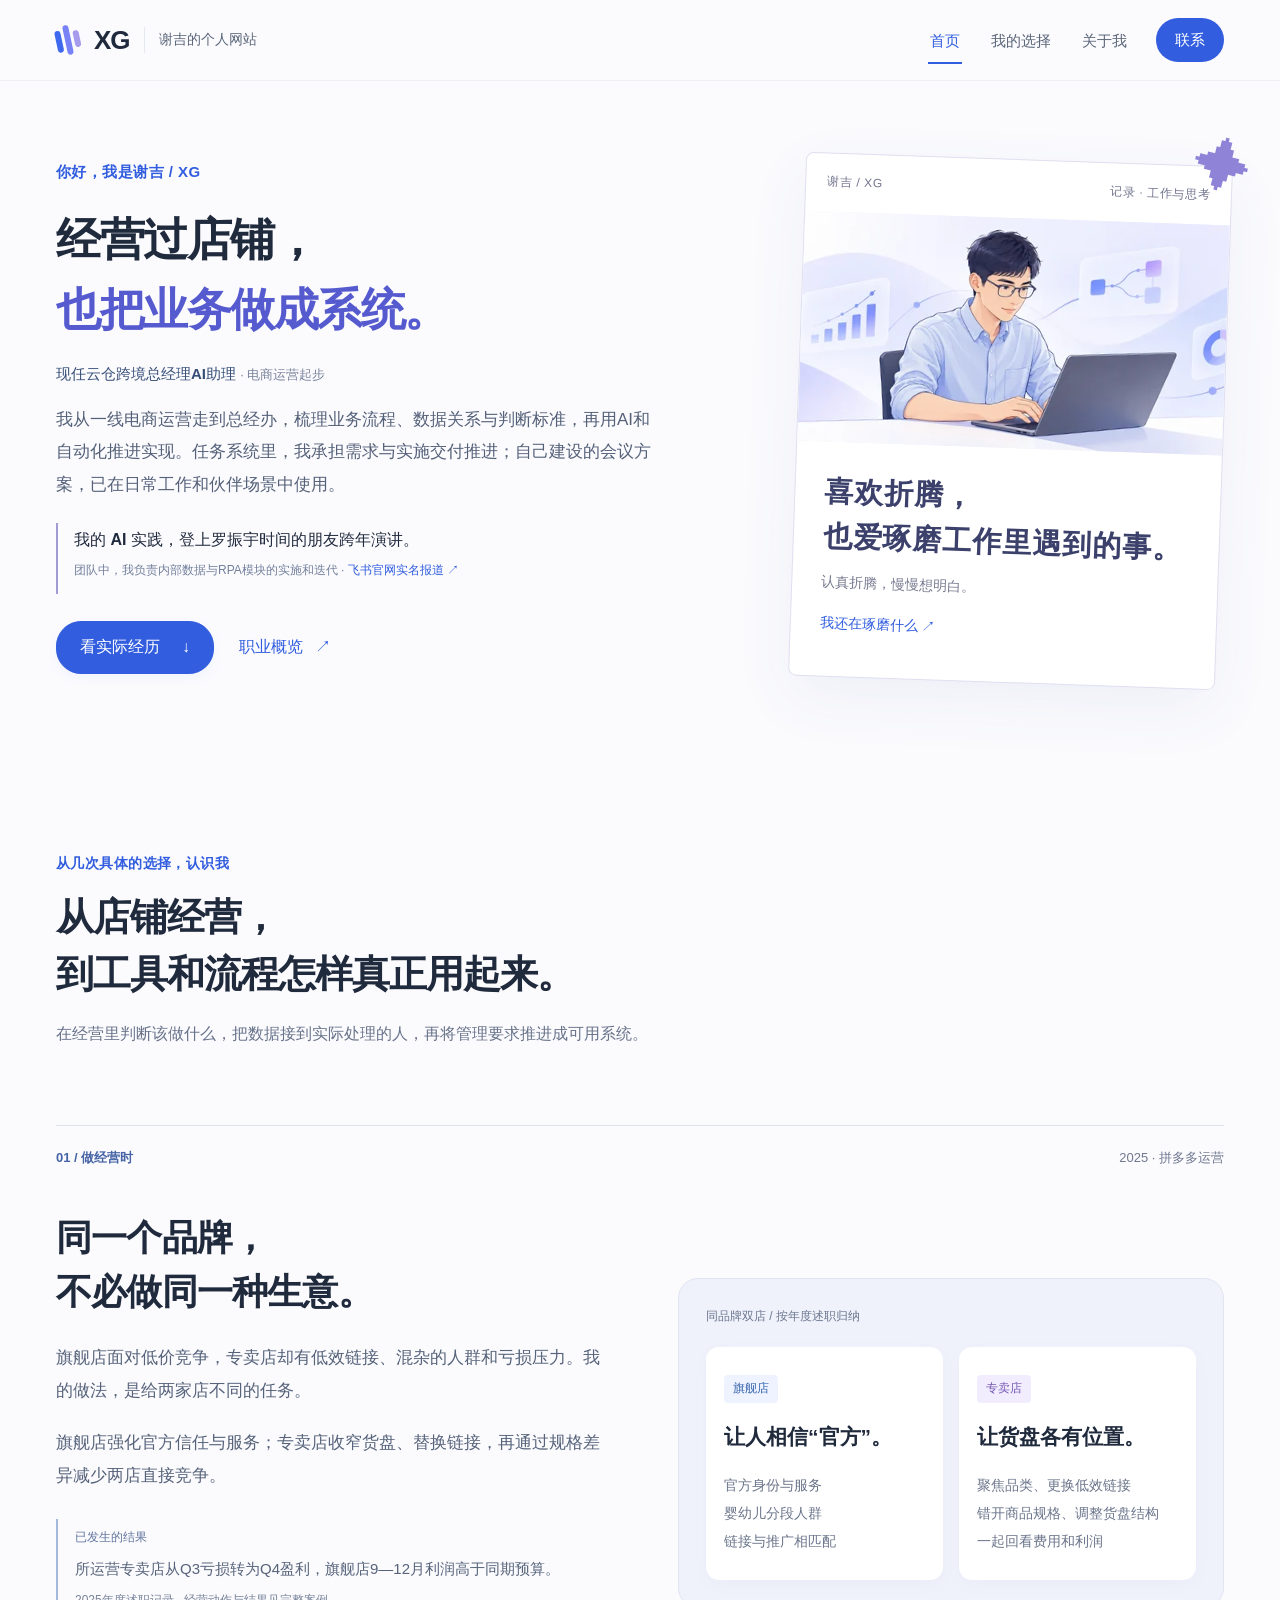
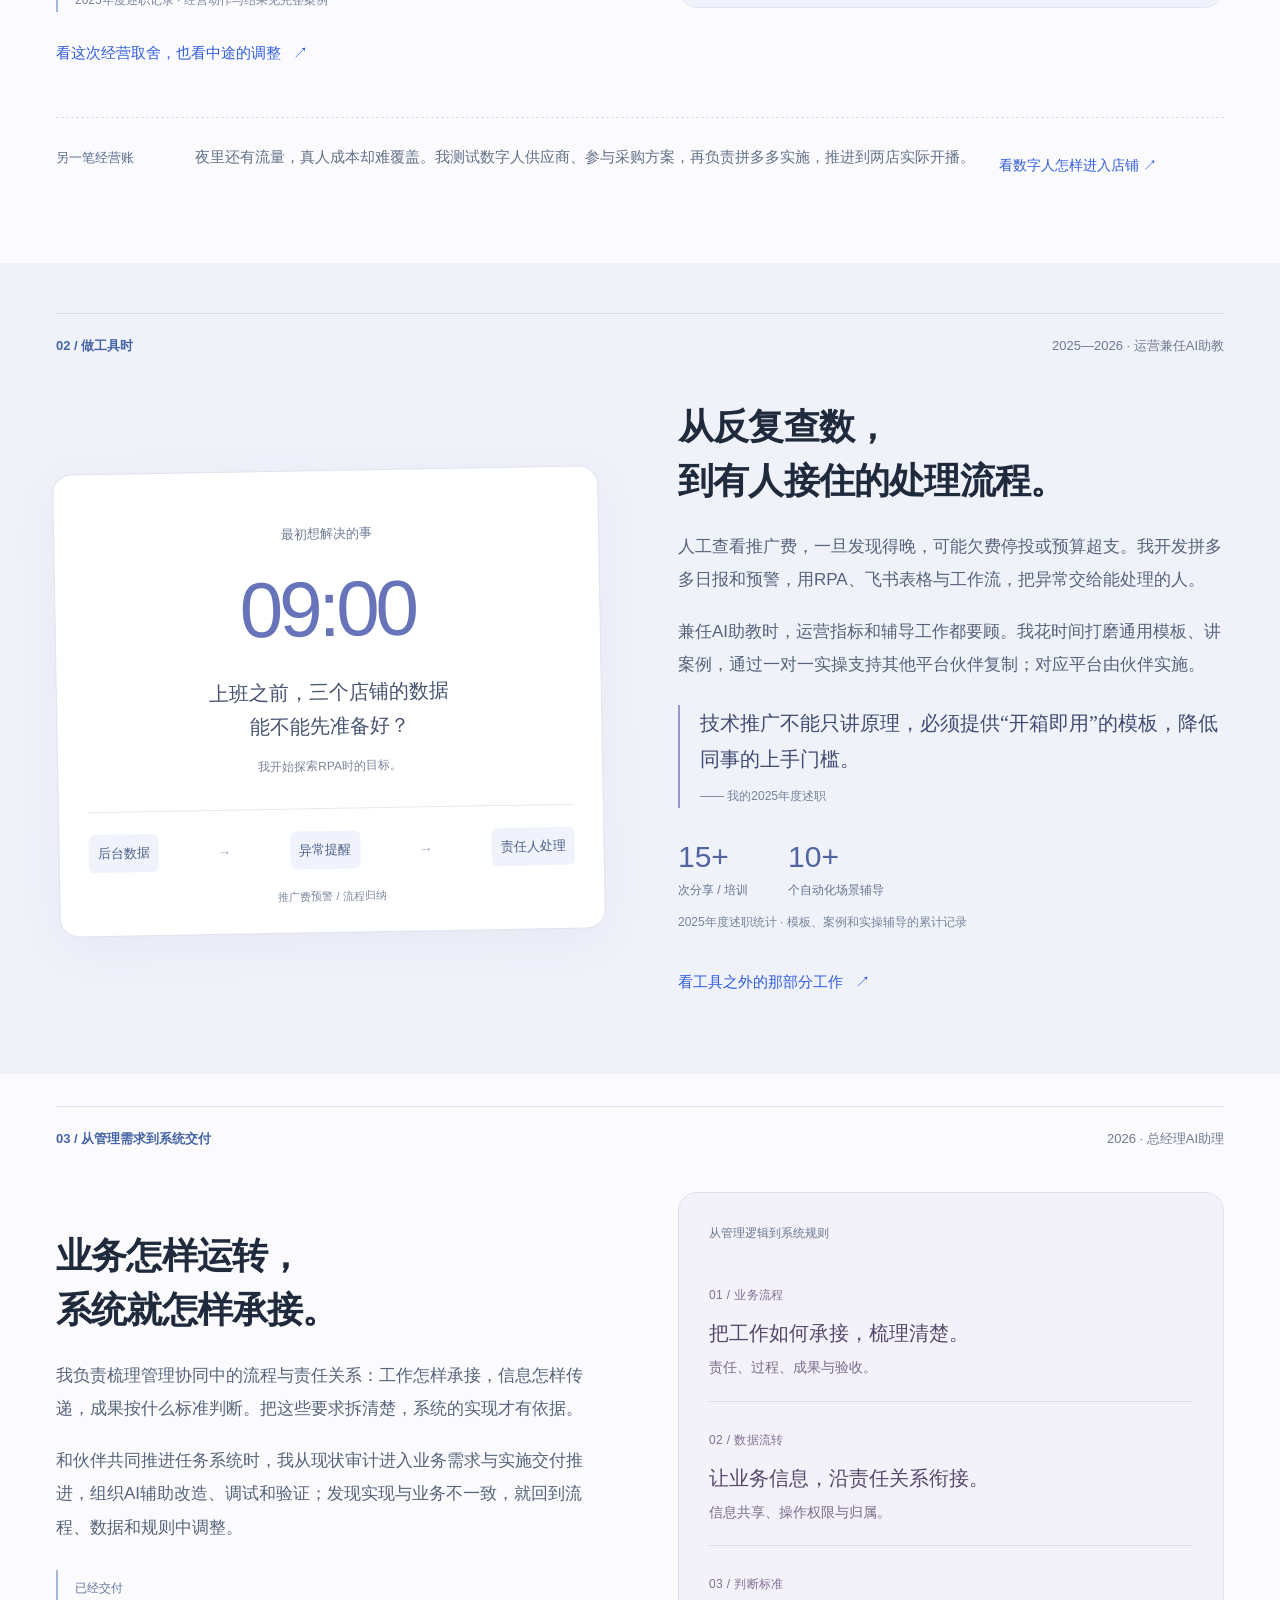
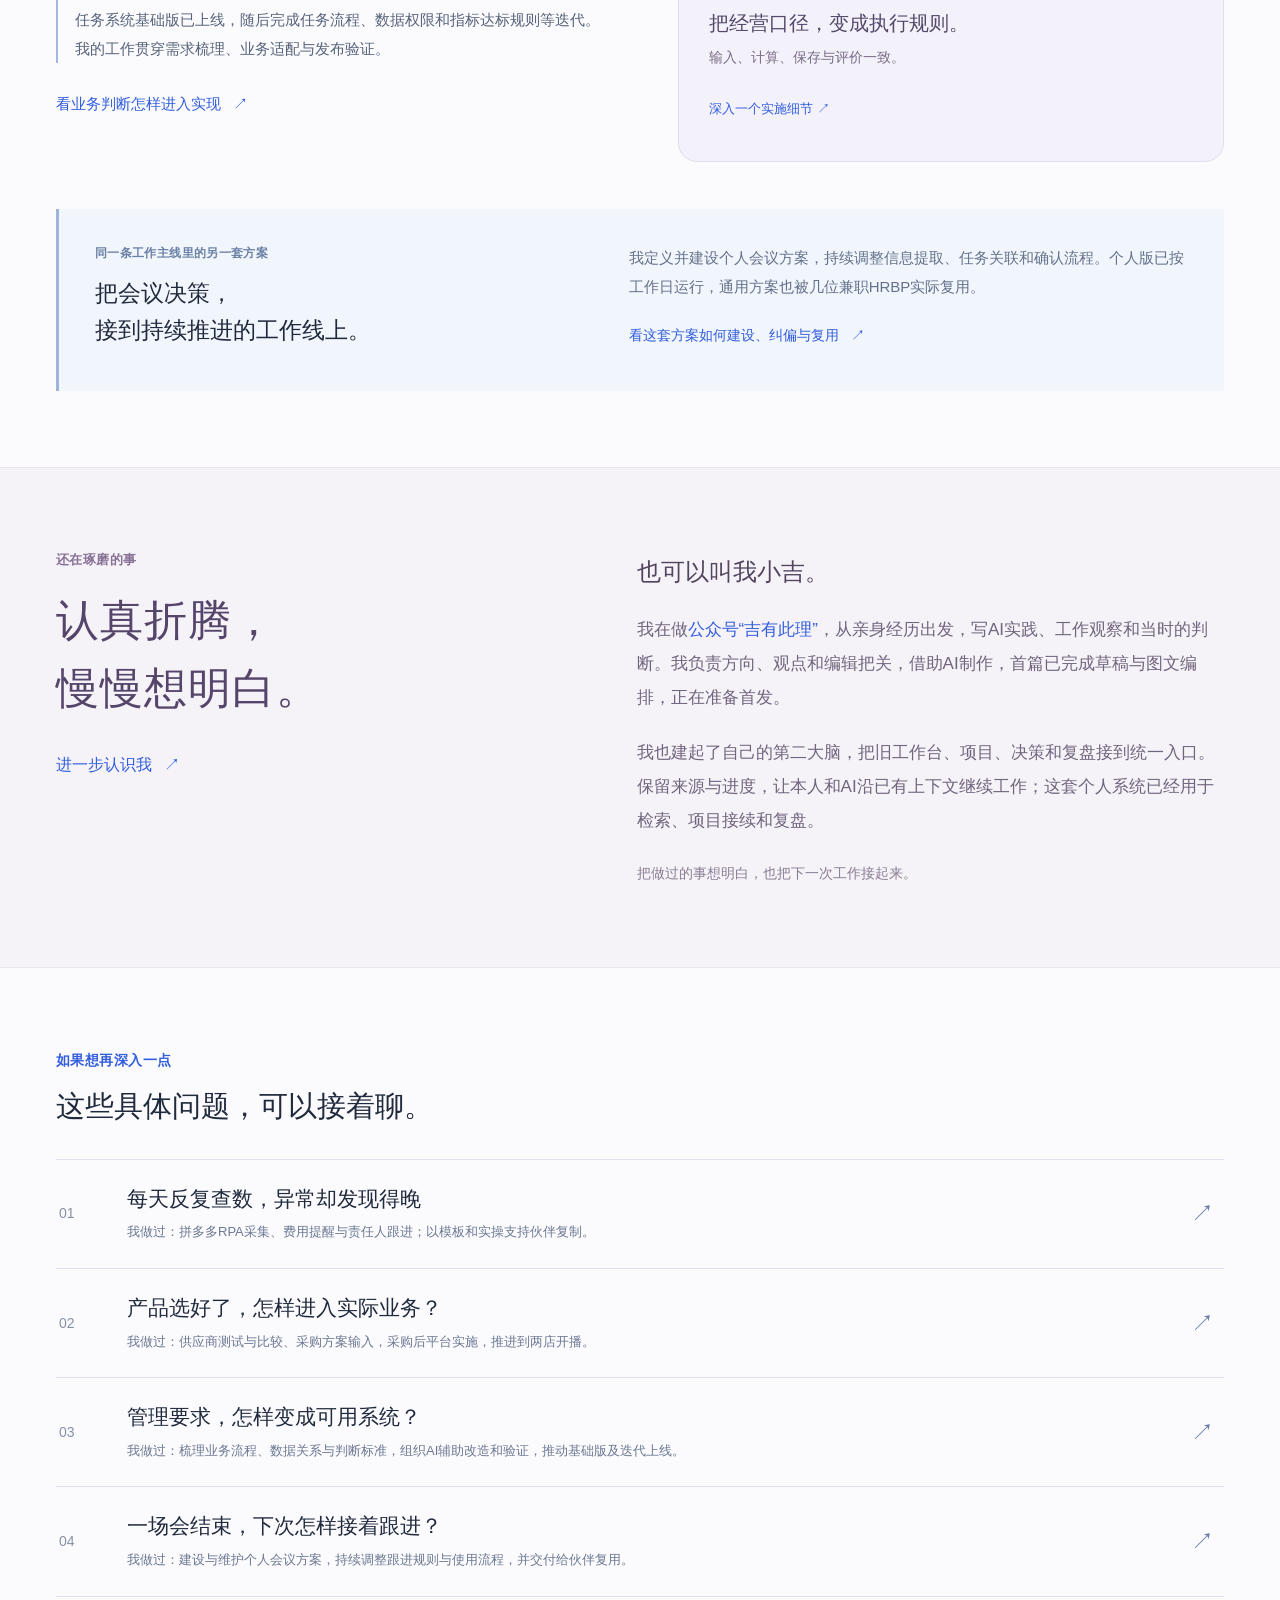
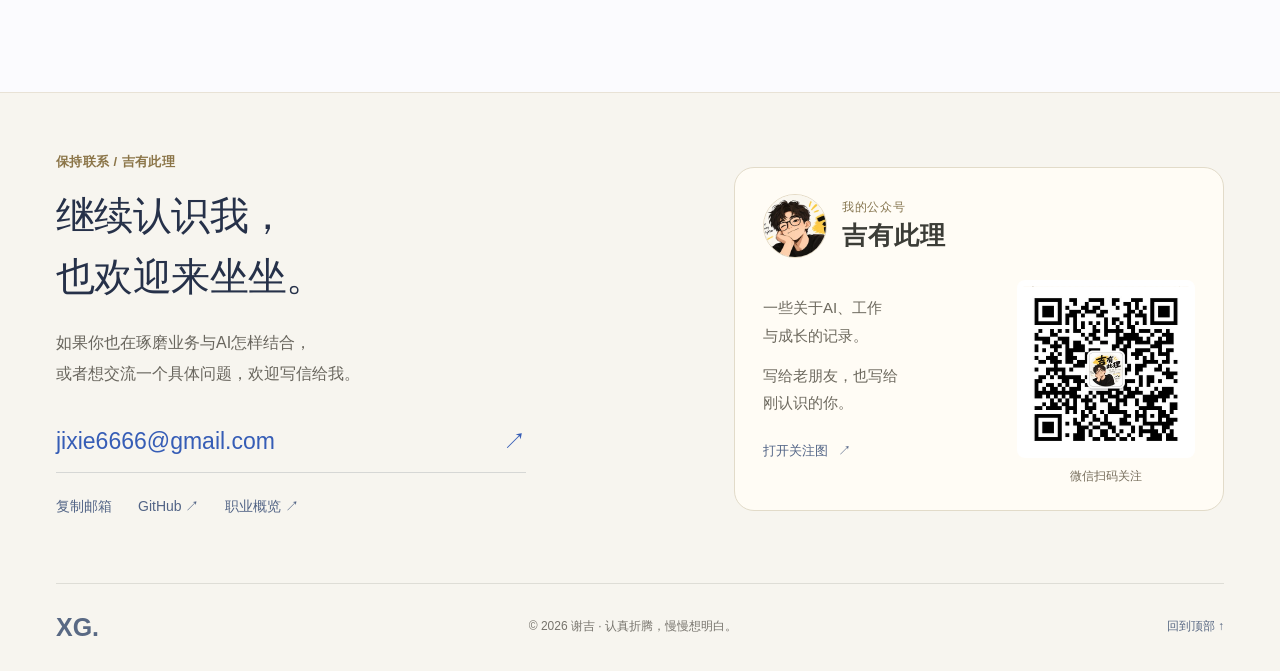
==== commit f7f5260b: "Optimize responsive images and QR delivery Serve responsive WebP hero images with a JPEG fallback, a" ====
--- a/index.html
+++ b/index.html
@@ -1,9 +1,9 @@
 <!doctype html>
 <html lang="zh-CN"><head><meta charset="utf-8"><meta name="viewport" content="width=device-width,initial-scale=1">
-<title>谢吉 / XG｜认真折腾，慢慢想明白</title><meta name="description" content="我是谢吉 / XG，现任云仓跨境总经理AI助理。从电商经营到AI应用实施，梳理业务流程、数据与判断标准，推动方案实现和交付。"><meta name="theme-color" content="#fbfbfe"><link rel="canonical" href="https://jixie6666-code.github.io/"><meta property="og:title" content="谢吉 / XG｜认真折腾，慢慢想明白"><meta property="og:description" content="经营过店铺，也把业务做成系统。认识谢吉的业务判断、AI实现与交付实践。"><meta property="og:type" content="website"><meta property="og:url" content="https://jixie6666-code.github.io/"><meta property="og:image" content="https://jixie6666-code.github.io/xg-ai-comic-v3.png"><link rel="icon" href="data:image/svg+xml,%3Csvg xmlns='http://www.w3.org/2000/svg' viewBox='0 0 64 64'%3E%3Crect width='64' height='64' rx='18' fill='%23315dde'/%3E%3Ctext x='32' y='41' font-family='Arial' font-size='26' font-weight='700' text-anchor='middle' fill='white'%3EXG%3C/text%3E%3C/svg%3E"><link rel="stylesheet" href="ui.css?v=15.1"><link rel="stylesheet" href="home.css?v=15.3"><link rel="stylesheet" href="motion.css?v=15"><script src="motion.js?v=15" defer></script></head>
+<title>谢吉 / XG｜认真折腾，慢慢想明白</title><meta name="description" content="我是谢吉 / XG，现任云仓跨境总经理AI助理。从电商经营到AI应用实施，梳理业务流程、数据与判断标准，推动方案实现和交付。"><meta name="theme-color" content="#fbfbfe"><link rel="canonical" href="https://jixie6666-code.github.io/"><meta property="og:title" content="谢吉 / XG｜认真折腾，慢慢想明白"><meta property="og:description" content="经营过店铺，也把业务做成系统。认识谢吉的业务判断、AI实现与交付实践。"><meta property="og:type" content="website"><meta property="og:url" content="https://jixie6666-code.github.io/"><meta property="og:image" content="https://jixie6666-code.github.io/xg-ai-comic-v3.png"><link rel="icon" href="data:image/svg+xml,%3Csvg xmlns='http://www.w3.org/2000/svg' viewBox='0 0 64 64'%3E%3Crect width='64' height='64' rx='18' fill='%23315dde'/%3E%3Ctext x='32' y='41' font-family='Arial' font-size='26' font-weight='700' text-anchor='middle' fill='white'%3EXG%3C/text%3E%3C/svg%3E"><link rel="stylesheet" href="ui.css?v=15.1"><link rel="stylesheet" href="home.css?v=16"><link rel="stylesheet" href="motion.css?v=15"><script src="motion.js?v=15" defer></script></head>
 <body id="top"><a class="skip" href="#main">跳至正文</a><header class="site-header"><div class="site-nav wrap"><a class="brand" href="#top" aria-label="谢吉个人网站首页"><span class="logo-symbol" aria-hidden="true"><b></b><b></b><b></b></span>XG<span class="brand-label">谢吉的个人网站</span></a><nav class="site-links" id="navigation" aria-label="主导航"><a href="#top" aria-current="location">首页</a><a href="#work">我的选择</a><a href="about.html">关于我</a><a href="#contact">联系</a></nav><button class="menu-toggle" aria-label="打开菜单" aria-expanded="false" aria-controls="navigation">☰</button></div></header>
 <main id="main">
-<section class="hero wrap" aria-labelledby="hero-title"><div class="hero-text"><div class="eyebrow intro-label">你好，我是谢吉 / XG</div><h1 id="hero-title"><span>经营过店铺，</span><span class="accent">也把业务做成系统。</span></h1><p class="hero-role">现任云仓跨境总经理AI助理 <span>· 电商运营起步</span></p><p class="hero-copy">我从一线电商运营走到总经办，梳理业务流程、数据关系与判断标准，再用AI和自动化推进实现。任务系统里，我承担需求与实施交付推进；自己建设的会议方案，已在日常工作和伙伴场景中使用。</p><div class="hero-proof"><h2>我的 AI 实践，登上罗振宇时间的朋友跨年演讲。</h2><p>团队中，我负责内部数据与RPA模块的实施和迭代 · <a href="https://www.feishu.cn/content/article/7591427374978190536" target="_blank" rel="noopener noreferrer">飞书官网实名报道 ↗</a></p></div><div class="hero-actions"><a class="primary link" href="#work">看实际经历 <span aria-hidden="true">↓</span></a><button class="text-button career-entry" data-resume>职业概览 <span aria-hidden="true">↗</span></button></div></div><figure class="spotlight"><div class="spotlight-card"><div class="portrait-top"><span>谢吉 / XG</span><span>记录 · 工作与思考</span></div><img class="portrait-image" src="xg-ai-comic-v3.png" alt="谢吉在电脑前工作的漫画形象" width="1923" height="818" fetchpriority="high"><figcaption><span class="hand-note">喜欢折腾，<br>也爱琢磨工作里遇到的事。</span><p>认真折腾，慢慢想明白。</p><a href="about.html#thinking">我还在琢磨什么 ↗</a></figcaption></div><span class="spotlight-seal" aria-hidden="true">✦</span></figure></section>
+<section class="hero wrap" aria-labelledby="hero-title"><div class="hero-text"><div class="eyebrow intro-label">你好，我是谢吉 / XG</div><h1 id="hero-title"><span>经营过店铺，</span><span class="accent">也把业务做成系统。</span></h1><p class="hero-role">现任云仓跨境总经理AI助理 <span>· 电商运营起步</span></p><p class="hero-copy">我从一线电商运营走到总经办，梳理业务流程、数据关系与判断标准，再用AI和自动化推进实现。任务系统里，我承担需求与实施交付推进；自己建设的会议方案，已在日常工作和伙伴场景中使用。</p><div class="hero-proof"><h2>我的 AI 实践，登上罗振宇时间的朋友跨年演讲。</h2><p>团队中，我负责内部数据与RPA模块的实施和迭代 · <a href="https://www.feishu.cn/content/article/7591427374978190536" target="_blank" rel="noopener noreferrer">飞书官网实名报道 ↗</a></p></div><div class="hero-actions"><a class="primary link" href="#work">看实际经历 <span aria-hidden="true">↓</span></a><button class="text-button career-entry" data-resume>职业概览 <span aria-hidden="true">↗</span></button></div></div><figure class="spotlight"><div class="spotlight-card"><div class="portrait-top"><span>谢吉 / XG</span><span>记录 · 工作与思考</span></div><picture class="hero-picture"><source type="image/webp" srcset="xg-hero-640-v16.webp 640w, xg-hero-960-v16.webp 960w, xg-hero-1440-v16.webp 1440w" sizes="(max-width: 500px) calc(100vw - 42px), (max-width: 600px) 458px, (max-width: 1100px) 470px, 542px"><img class="portrait-image" src="xg-hero-960-v16.jpg" alt="谢吉在电脑前工作的漫画形象" width="1923" height="818" fetchpriority="high" loading="eager" decoding="async"></picture><figcaption><span class="hand-note">喜欢折腾，<br>也爱琢磨工作里遇到的事。</span><p>认真折腾，慢慢想明白。</p><a href="about.html#thinking">我还在琢磨什么 ↗</a></figcaption></div><span class="spotlight-seal" aria-hidden="true">✦</span></figure></section>
 
 <div class="chapter-intro wrap" id="work"><div class="eyebrow">从几次具体的选择，认识我</div><h2>从店铺经营，<br>到工具和流程怎样真正用起来。</h2><p>在经营里判断该做什么，把数据接到实际处理的人，再将管理要求推进成可用系统。</p></div>
 <section class="story wrap" aria-labelledby="commerce-title"><div class="story-topline"><span>01 / 做经营时</span><span>2025 · 拼多多运营</span></div><div class="story-grid"><div class="story-copy"><h2 id="commerce-title">同一个品牌，<br>不必做同一种生意。</h2><p>旗舰店面对低价竞争，专卖店却有低效链接、混杂的人群和亏损压力。我的做法，是给两家店不同的任务。</p><p>旗舰店强化官方信任与服务；专卖店收窄货盘、替换链接，再通过规格差异减少两店直接竞争。</p><div class="result-line"><span>已发生的结果</span><p>所运营专卖店从Q3亏损转为Q4盈利，旗舰店9—12月利润高于同期预算。<small>2025年度述职记录 · 经营动作与结果见完整案例</small></p></div><a class="story-link" href="project-commerce.html">看这次经营取舍，也看中途的调整 <span aria-hidden="true">↗</span></a></div><div class="store-comparison" aria-label="两家店的经营分工示意"><div class="comparison-caption">同品牌双店 / 按年度述职归纳</div><article><span class="store-tag">旗舰店</span><h3>让人相信“官方”。</h3><p>官方身份与服务<br>婴幼儿分段人群<br>链接与推广相匹配</p></article><article><span class="store-tag purple">专卖店</span><h3>让货盘各有位置。</h3><p>聚焦品类、更换低效链接<br>错开商品规格、调整货盘结构<br>一起回看费用和利润</p></article></div></div><aside class="side-story"><span>另一笔经营账</span><p>夜里还有流量，真人成本却难覆盖。我测试数字人供应商、参与采购方案，再负责拼多多实施，推进到两店实际开播。</p><a href="project-live.html">看数字人怎样进入店铺 ↗</a></aside></section>
@@ -24,8 +24,8 @@
 </main><footer class="contact contact-integrated" id="contact"><div class="wrap"><div class="contact-top" id="wechat">
 <div class="contact-copy"><div class="eyebrow">保持联系 / 吉有此理</div><h2>继续认识我，<br>也欢迎来坐坐。</h2><p>如果你也在琢磨业务与AI怎样结合，<br>或者想交流一个具体问题，欢迎写信给我。</p><div class="contact-links"><a class="email-link" href="mailto:jixie6666@gmail.com">jixie6666@gmail.com <span aria-hidden="true">↗</span></a><div class="contact-mini"><button class="copy-email">复制邮箱</button><a href="https://github.com/jixie6666-code" target="_blank" rel="noopener noreferrer">GitHub ↗</a><button data-resume>职业概览 ↗</button></div></div></div>
 <aside class="contact-follow" aria-labelledby="wechat-title">
-<div class="account-heading"><div class="account-avatar" aria-hidden="true"><img src="jiyoucili-wechat.png" alt="" width="1774" height="887" loading="lazy"></div><div><span class="account-label">我的公众号</span><h3 id="wechat-title">吉有此理</h3></div></div>
-<div class="account-body"><div class="account-note"><p>一些关于AI、工作<br class="desktop-break">与成长的记录。</p><p>写给老朋友，也写给<br class="desktop-break">刚认识的你。</p><a class="wechat-original" href="jiyoucili-wechat.png" target="_blank" rel="noopener noreferrer">打开关注图 <span aria-hidden="true">↗</span></a></div><figure class="account-code"><a class="wechat-code" href="jiyoucili-wechat.png" target="_blank" rel="noopener noreferrer" aria-label="打开吉有此理公众号二维码原图"><img src="jiyoucili-wechat.png" alt="吉有此理公众号二维码" width="1774" height="887" loading="lazy"></a><figcaption><span class="scan-desktop">微信扫码关注</span><span class="scan-mobile">点开原图，长按识别</span></figcaption></figure></div>
+<div class="account-heading"><div class="account-avatar" aria-hidden="true"><img src="jiyoucili-avatar-v16.webp" alt="" width="192" height="192" loading="lazy" decoding="async"></div><div><span class="account-label">我的公众号</span><h3 id="wechat-title">吉有此理</h3></div></div>
+<div class="account-body"><div class="account-note"><p>一些关于AI、工作<br class="desktop-break">与成长的记录。</p><p>写给老朋友，也写给<br class="desktop-break">刚认识的你。</p><a class="wechat-original" href="jiyoucili-wechat.png" target="_blank" rel="noopener noreferrer">打开关注图 <span aria-hidden="true">↗</span></a></div><figure class="account-code"><a class="wechat-code" href="jiyoucili-wechat.png" target="_blank" rel="noopener noreferrer" aria-label="打开吉有此理公众号二维码原图"><img src="jiyoucili-qr-v16.png" alt="吉有此理公众号二维码" width="322" height="322" loading="lazy" decoding="async"></a><figcaption><span class="scan-desktop">微信扫码关注</span><span class="scan-mobile">点开原图，长按识别</span></figcaption></figure></div>
 </aside>
 </div><div class="footer"><a class="wordmark" href="#top">XG.</a><span>© 2026 谢吉 · 认真折腾，慢慢想明白。</span><a href="#top">回到顶部 ↑</a></div></div></footer>
   <dialog id="caseDialog" aria-labelledby="case-title"><div class="dialog-body"><div class="dialog-top"><div class="eyebrow" id="case-eyebrow">PROJECT NOTES</div><button class="close-button" data-close aria-label="关闭项目详情">×</button></div><h2 id="case-title"></h2><p class="dialog-lead" id="case-lead"></p><div class="case-details" id="case-details"></div><section class="case-evidence" aria-labelledby="evidence-title"><h3 id="evidence-title">工作产物与证据</h3><div id="case-artifacts" class="artifact-list"></div></section><p class="case-scope" id="case-scope"></p><div class="dialog-bottom"><span>对项目的兴趣，也可以成为交流的起点。</span><a class="text-button" href="mailto:jixie6666@gmail.com?subject=关于你的项目实践">聊聊这个项目 ↗</a></div></div></dialog>
--- a/home.css
+++ b/home.css
@@ -30,7 +30,7 @@
 .contact-follow{background:#fffcf5;border:1px solid #e2dbc9;border-radius:20px;padding:26px 28px 23px;min-width:0;max-width:490px;width:100%;justify-self:end}
 .account-heading{display:flex;align-items:center;gap:15px;margin-bottom:22px}
 .account-avatar{width:64px;height:64px;border-radius:50%;overflow:hidden;position:relative;flex-shrink:0;background:#ede5d6;border:1px solid #e4dac5}
-.account-avatar img{position:absolute;max-width:none;width:305.862069%;height:auto;left:-17.241379%;top:-3.448276%}
+.account-avatar img{display:block;width:100%;height:100%;object-fit:cover}
 .account-label{display:block;color:#867650;font-size:12px;letter-spacing:.06em;line-height:1.6}
 .account-heading h3{font-size:25px;line-height:1.5;font-weight:600;letter-spacing:1px;color:#3c3d37}
 .account-body{display:grid;grid-template-columns:minmax(0,1fr) 178px;gap:23px;align-items:center}
@@ -38,7 +38,7 @@
 .wechat-original{display:inline-flex;align-items:center;gap:10px;min-height:44px;font-size:13px;color:#526486;text-underline-offset:4px}
 .account-code{margin:0;text-align:center;min-width:0}
 .wechat-code{display:block;width:178px;aspect-ratio:1;overflow:hidden;position:relative;border:6px solid #fff;border-radius:8px;background:#fff;cursor:zoom-in}
-.wechat-code img{position:absolute;width:550.931677%;max-width:none;height:auto;left:-430.124224%;top:-57.142857%}
+.wechat-code img{display:block;width:100%;height:100%;object-fit:contain}
 .wechat-code:focus-visible{outline:3px solid #315dde;outline-offset:5px}
 .account-code figcaption{font-size:12px;line-height:1.8;color:#776e5c;margin-top:8px;white-space:nowrap}
 .scan-mobile{display:none}
@@ -91,3 +91,6 @@
 .wechat-code{width:178px}
 .account-code figcaption{font-size:12px}
 }
+
+/* Preserve the reviewed composition while choosing smaller image files. */
+.hero-picture{display:block;background:#eef1fa}
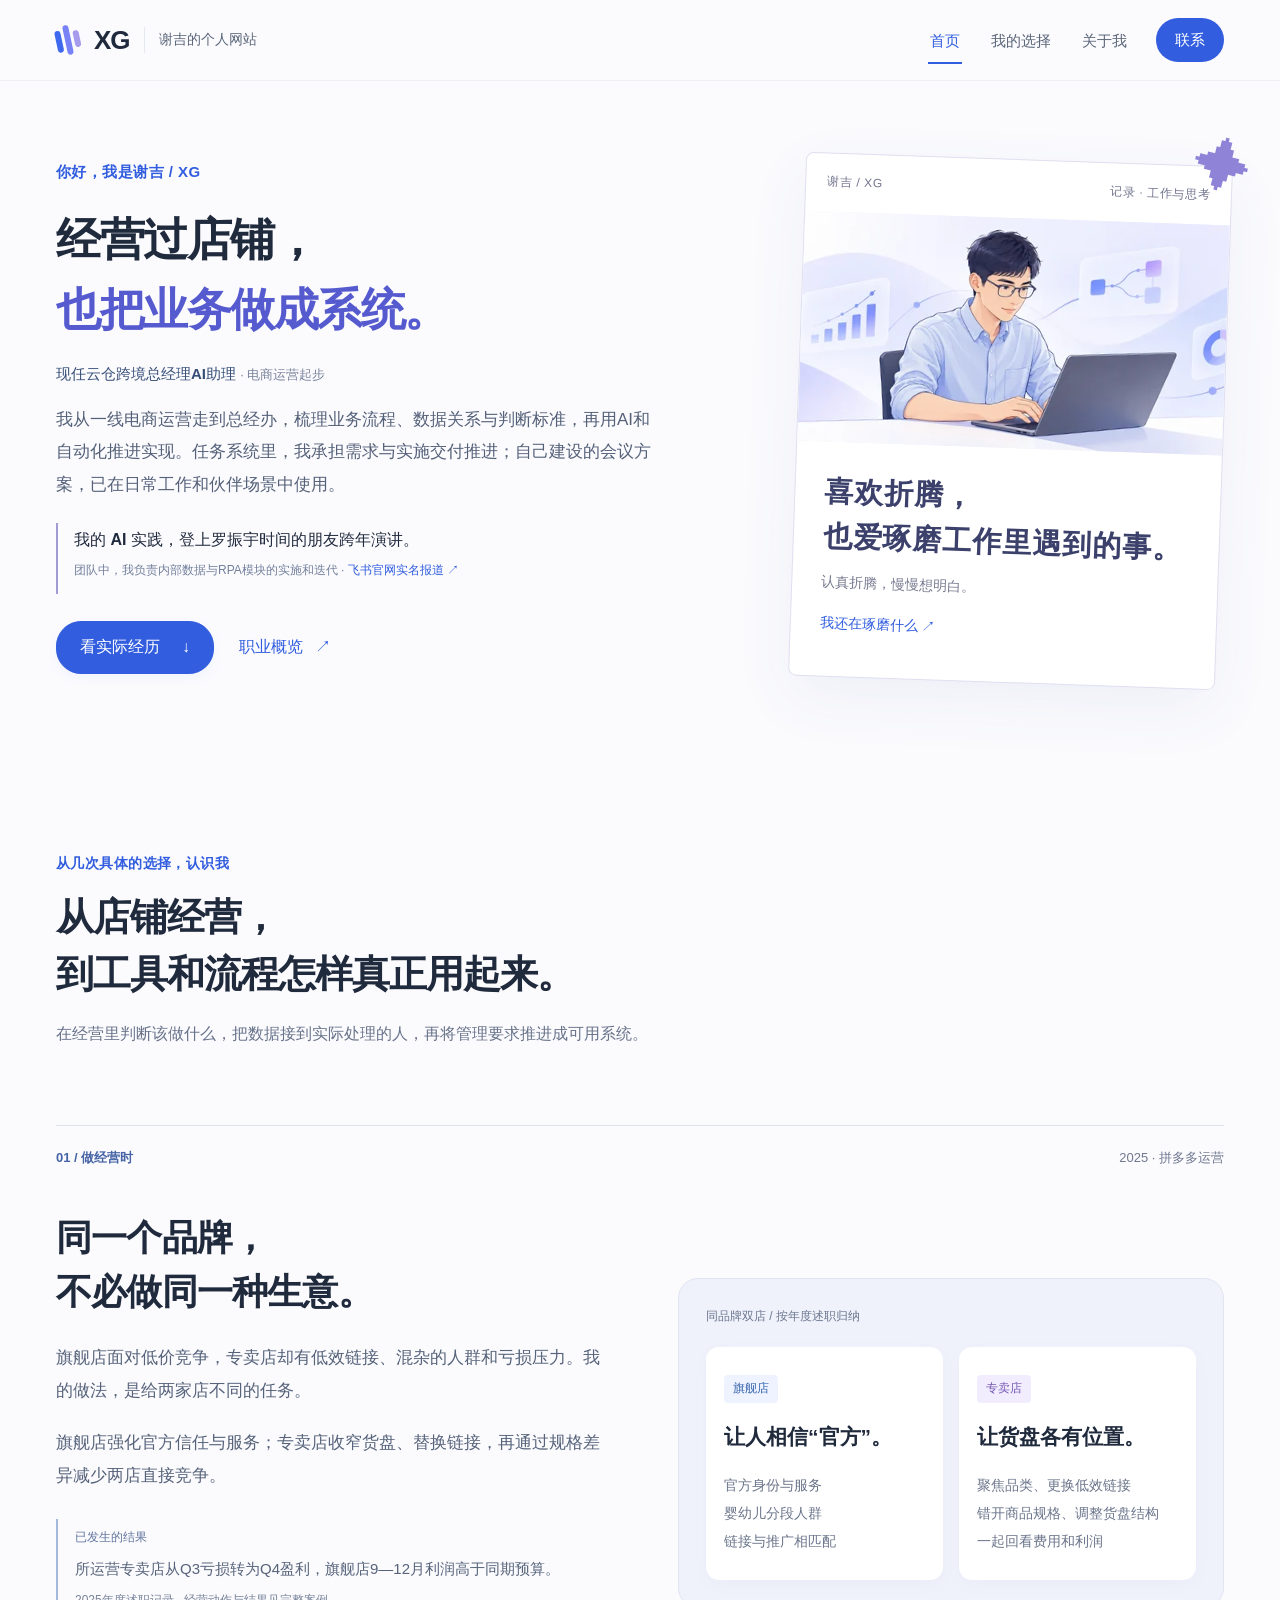
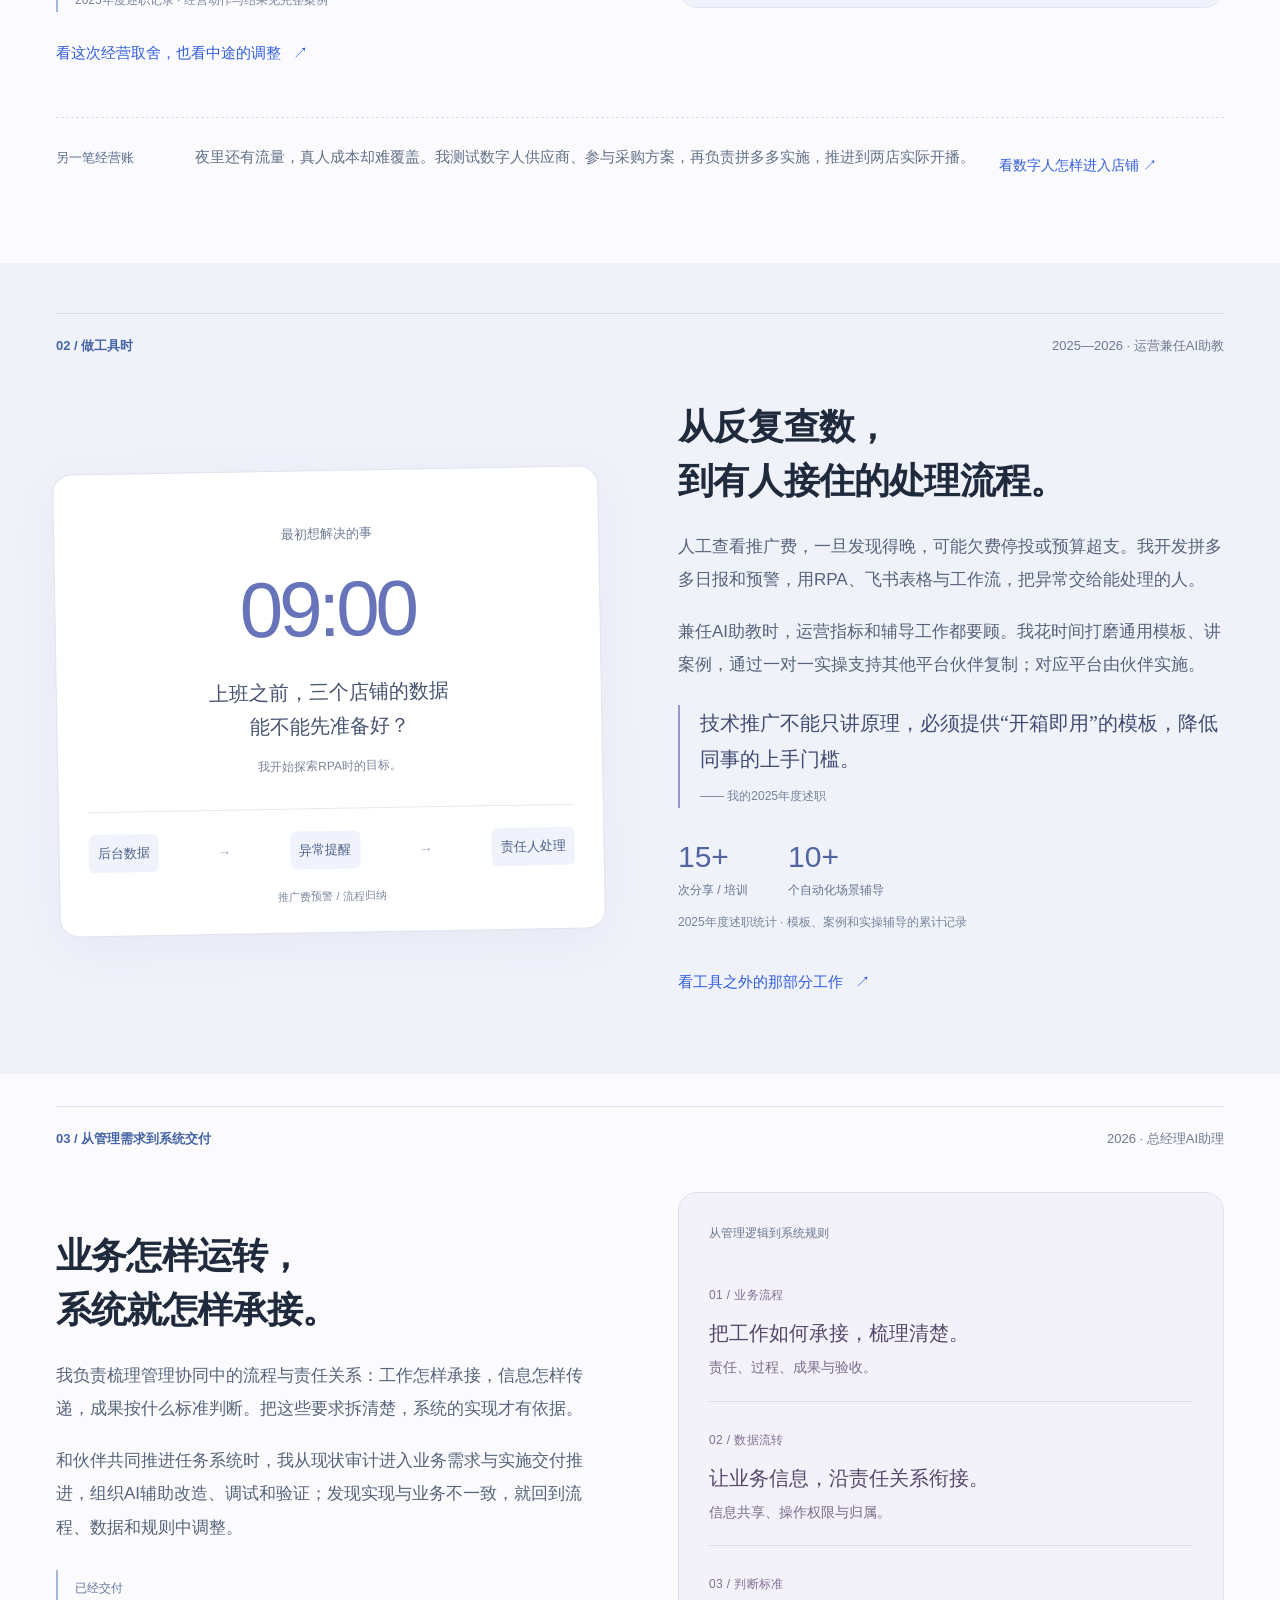
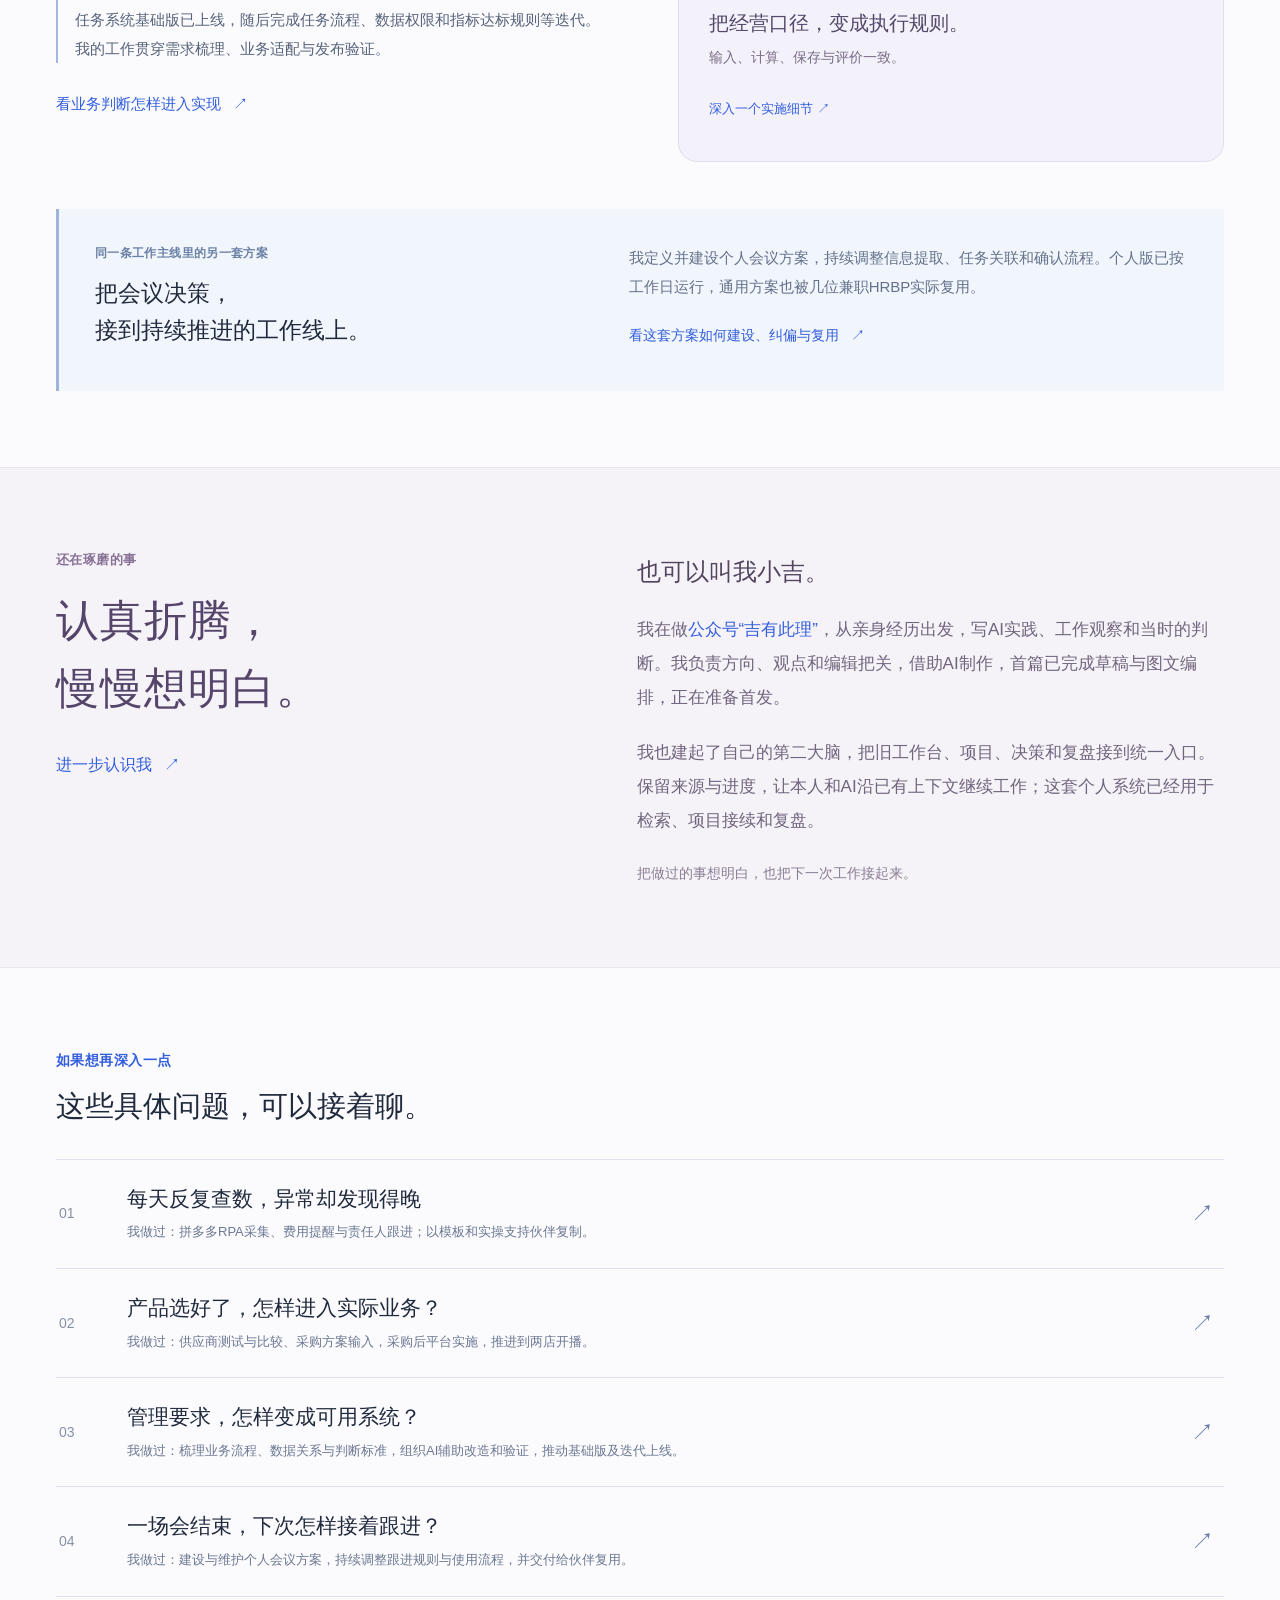
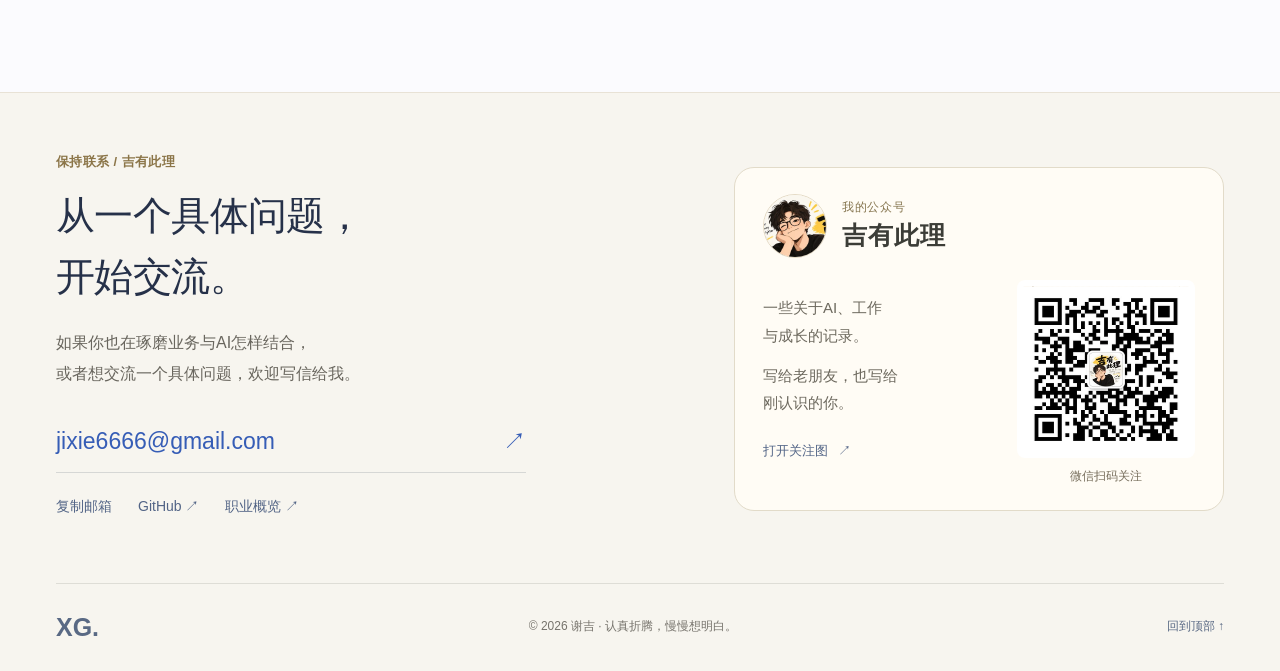
==== commit 3202d1d2: "Update contact invitation and official account poster Update the approved contact invitation and off" ====
--- a/index.html
+++ b/index.html
@@ -22,10 +22,10 @@
 <section class="personal-section" id="about"><div class="wrap personal-home"><div><div class="eyebrow">还在琢磨的事</div><h2>认真折腾，<br>慢慢想明白。</h2><a class="story-link" href="about.html">进一步认识我 <span aria-hidden="true">↗</span></a></div><div class="personal-copy"><p class="personal-lead">也可以叫我小吉。</p><p>我在做<a href="#wechat">公众号“吉有此理”</a>，从亲身经历出发，写AI实践、工作观察和当时的判断。我负责方向、观点和编辑把关，借助AI制作，首篇已完成草稿与图文编排，正在准备首发。</p><p>我也建起了自己的第二大脑，把旧工作台、项目、决策和复盘接到统一入口。保留来源与进度，让本人和AI沿已有上下文继续工作；这套个人系统已经用于检索、项目接续和复盘。</p><p class="unfinished">把做过的事想明白，也把下一次工作接起来。</p></div></div></section>
 <section class="practice-index wrap" aria-labelledby="index-title"><div class="eyebrow">如果想再深入一点</div><h2 id="index-title">这些具体问题，可以接着聊。</h2><div class="practice-list"><a href="project-commerce.html"><span>01</span><div><h3>每天反复查数，异常却发现得晚</h3><p>我做过：拼多多RPA采集、费用提醒与责任人跟进；以模板和实操支持伙伴复制。</p></div><b aria-hidden="true">↗</b></a><a href="project-live.html"><span>02</span><div><h3>产品选好了，怎样进入实际业务？</h3><p>我做过：供应商测试与比较、采购方案输入，采购后平台实施，推进到两店开播。</p></div><b aria-hidden="true">↗</b></a><a href="project-task.html"><span>03</span><div><h3>管理要求，怎样变成可用系统？</h3><p>我做过：梳理业务流程、数据关系与判断标准，组织AI辅助改造和验证，推动基础版及迭代上线。</p></div><b aria-hidden="true">↗</b></a><a href="project-meeting.html"><span>04</span><div><h3>一场会结束，下次怎样接着跟进？</h3><p>我做过：建设与维护个人会议方案，持续调整跟进规则与使用流程，并交付给伙伴复用。</p></div><b aria-hidden="true">↗</b></a></div></section>
 </main><footer class="contact contact-integrated" id="contact"><div class="wrap"><div class="contact-top" id="wechat">
-<div class="contact-copy"><div class="eyebrow">保持联系 / 吉有此理</div><h2>继续认识我，<br>也欢迎来坐坐。</h2><p>如果你也在琢磨业务与AI怎样结合，<br>或者想交流一个具体问题，欢迎写信给我。</p><div class="contact-links"><a class="email-link" href="mailto:jixie6666@gmail.com">jixie6666@gmail.com <span aria-hidden="true">↗</span></a><div class="contact-mini"><button class="copy-email">复制邮箱</button><a href="https://github.com/jixie6666-code" target="_blank" rel="noopener noreferrer">GitHub ↗</a><button data-resume>职业概览 ↗</button></div></div></div>
+<div class="contact-copy"><div class="eyebrow">保持联系 / 吉有此理</div><h2>从一个具体问题，<br>开始交流。</h2><p>如果你也在琢磨业务与AI怎样结合，<br>或者想交流一个具体问题，欢迎写信给我。</p><div class="contact-links"><a class="email-link" href="mailto:jixie6666@gmail.com">jixie6666@gmail.com <span aria-hidden="true">↗</span></a><div class="contact-mini"><button class="copy-email">复制邮箱</button><a href="https://github.com/jixie6666-code" target="_blank" rel="noopener noreferrer">GitHub ↗</a><button data-resume>职业概览 ↗</button></div></div></div>
 <aside class="contact-follow" aria-labelledby="wechat-title">
 <div class="account-heading"><div class="account-avatar" aria-hidden="true"><img src="jiyoucili-avatar-v16.webp" alt="" width="192" height="192" loading="lazy" decoding="async"></div><div><span class="account-label">我的公众号</span><h3 id="wechat-title">吉有此理</h3></div></div>
-<div class="account-body"><div class="account-note"><p>一些关于AI、工作<br class="desktop-break">与成长的记录。</p><p>写给老朋友，也写给<br class="desktop-break">刚认识的你。</p><a class="wechat-original" href="jiyoucili-wechat.png" target="_blank" rel="noopener noreferrer">打开关注图 <span aria-hidden="true">↗</span></a></div><figure class="account-code"><a class="wechat-code" href="jiyoucili-wechat.png" target="_blank" rel="noopener noreferrer" aria-label="打开吉有此理公众号二维码原图"><img src="jiyoucili-qr-v16.png" alt="吉有此理公众号二维码" width="322" height="322" loading="lazy" decoding="async"></a><figcaption><span class="scan-desktop">微信扫码关注</span><span class="scan-mobile">点开原图，长按识别</span></figcaption></figure></div>
+<div class="account-body"><div class="account-note"><p>一些关于AI、工作<br class="desktop-break">与成长的记录。</p><p>写给老朋友，也写给<br class="desktop-break">刚认识的你。</p><a class="wechat-original" href="jiyoucili-wechat-v17.png" target="_blank" rel="noopener noreferrer">打开关注图 <span aria-hidden="true">↗</span></a></div><figure class="account-code"><a class="wechat-code" href="jiyoucili-wechat-v17.png" target="_blank" rel="noopener noreferrer" aria-label="打开吉有此理公众号二维码原图"><img src="jiyoucili-qr-v16.png" alt="吉有此理公众号二维码" width="322" height="322" loading="lazy" decoding="async"></a><figcaption><span class="scan-desktop">微信扫码关注</span><span class="scan-mobile">点开原图，长按识别</span></figcaption></figure></div>
 </aside>
 </div><div class="footer"><a class="wordmark" href="#top">XG.</a><span>© 2026 谢吉 · 认真折腾，慢慢想明白。</span><a href="#top">回到顶部 ↑</a></div></div></footer>
   <dialog id="caseDialog" aria-labelledby="case-title"><div class="dialog-body"><div class="dialog-top"><div class="eyebrow" id="case-eyebrow">PROJECT NOTES</div><button class="close-button" data-close aria-label="关闭项目详情">×</button></div><h2 id="case-title"></h2><p class="dialog-lead" id="case-lead"></p><div class="case-details" id="case-details"></div><section class="case-evidence" aria-labelledby="evidence-title"><h3 id="evidence-title">工作产物与证据</h3><div id="case-artifacts" class="artifact-list"></div></section><p class="case-scope" id="case-scope"></p><div class="dialog-bottom"><span>对项目的兴趣，也可以成为交流的起点。</span><a class="text-button" href="mailto:jixie6666@gmail.com?subject=关于你的项目实践">聊聊这个项目 ↗</a></div></div></dialog>
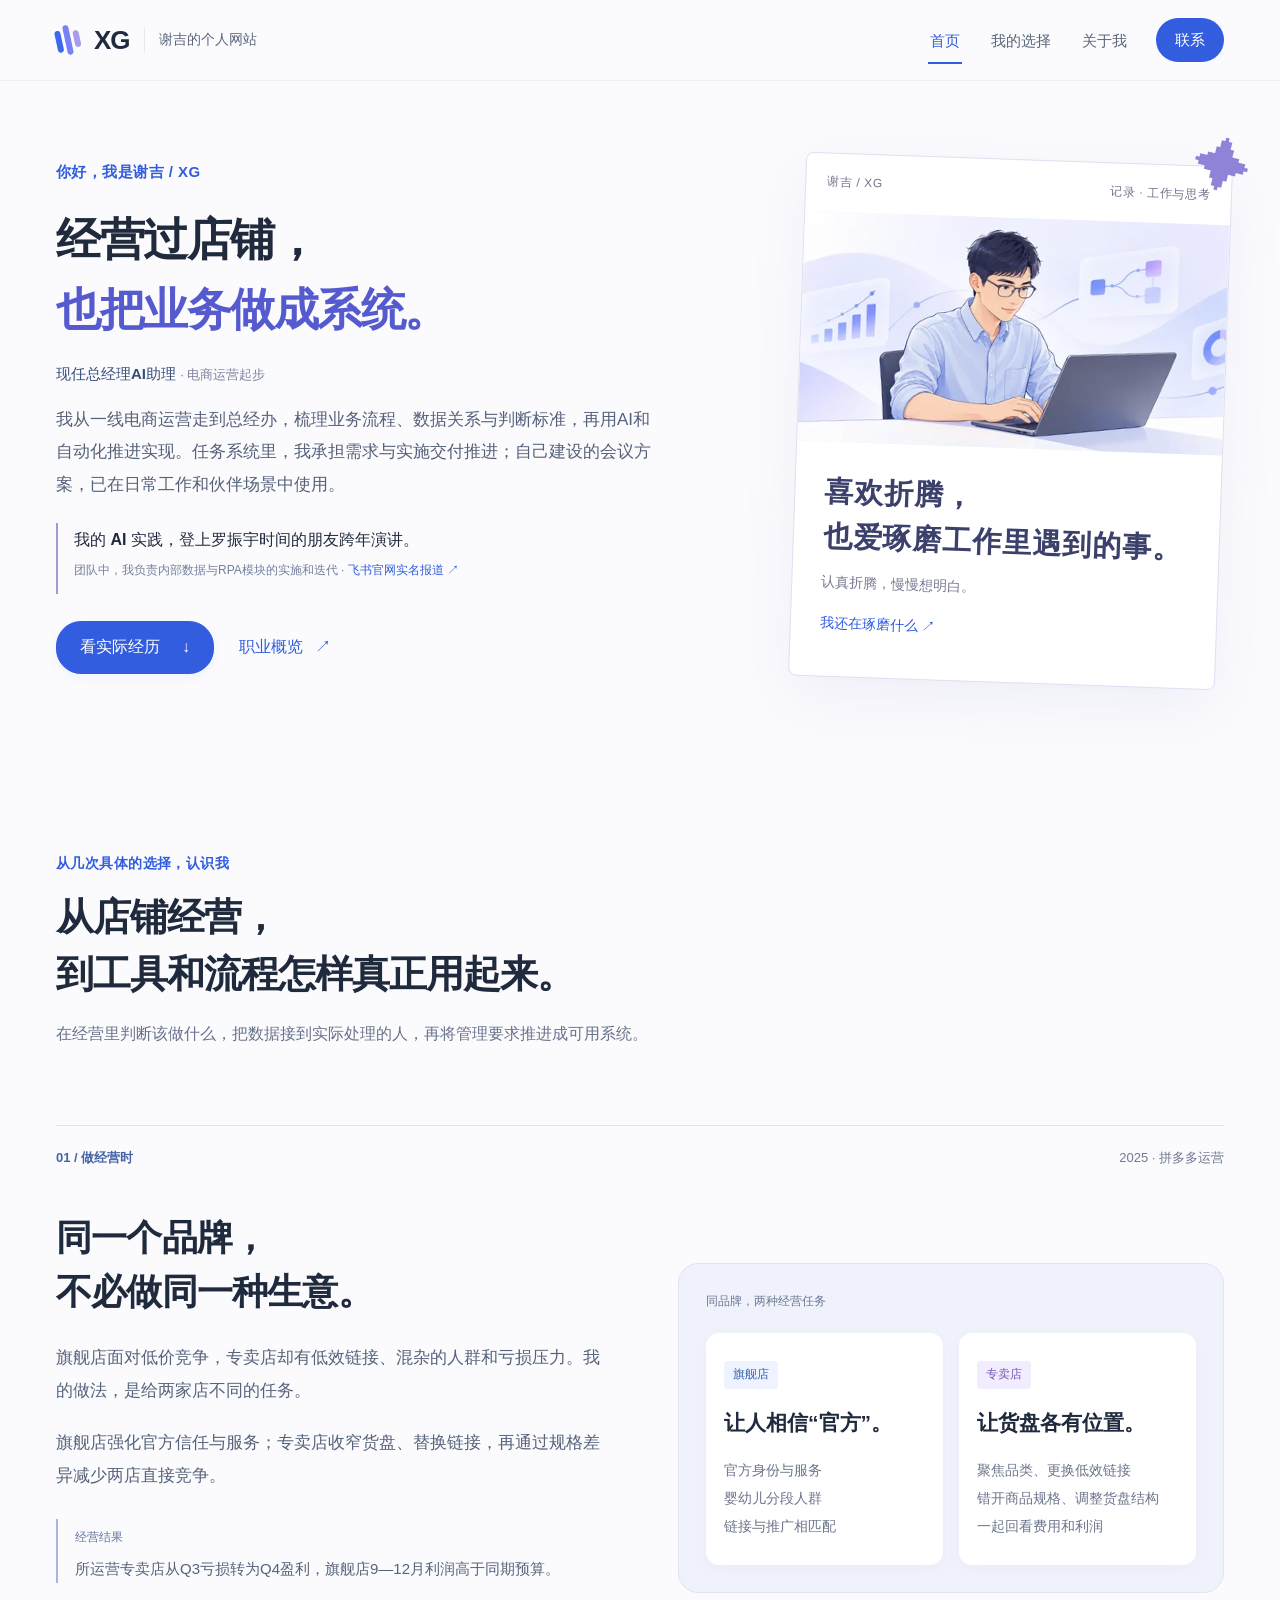
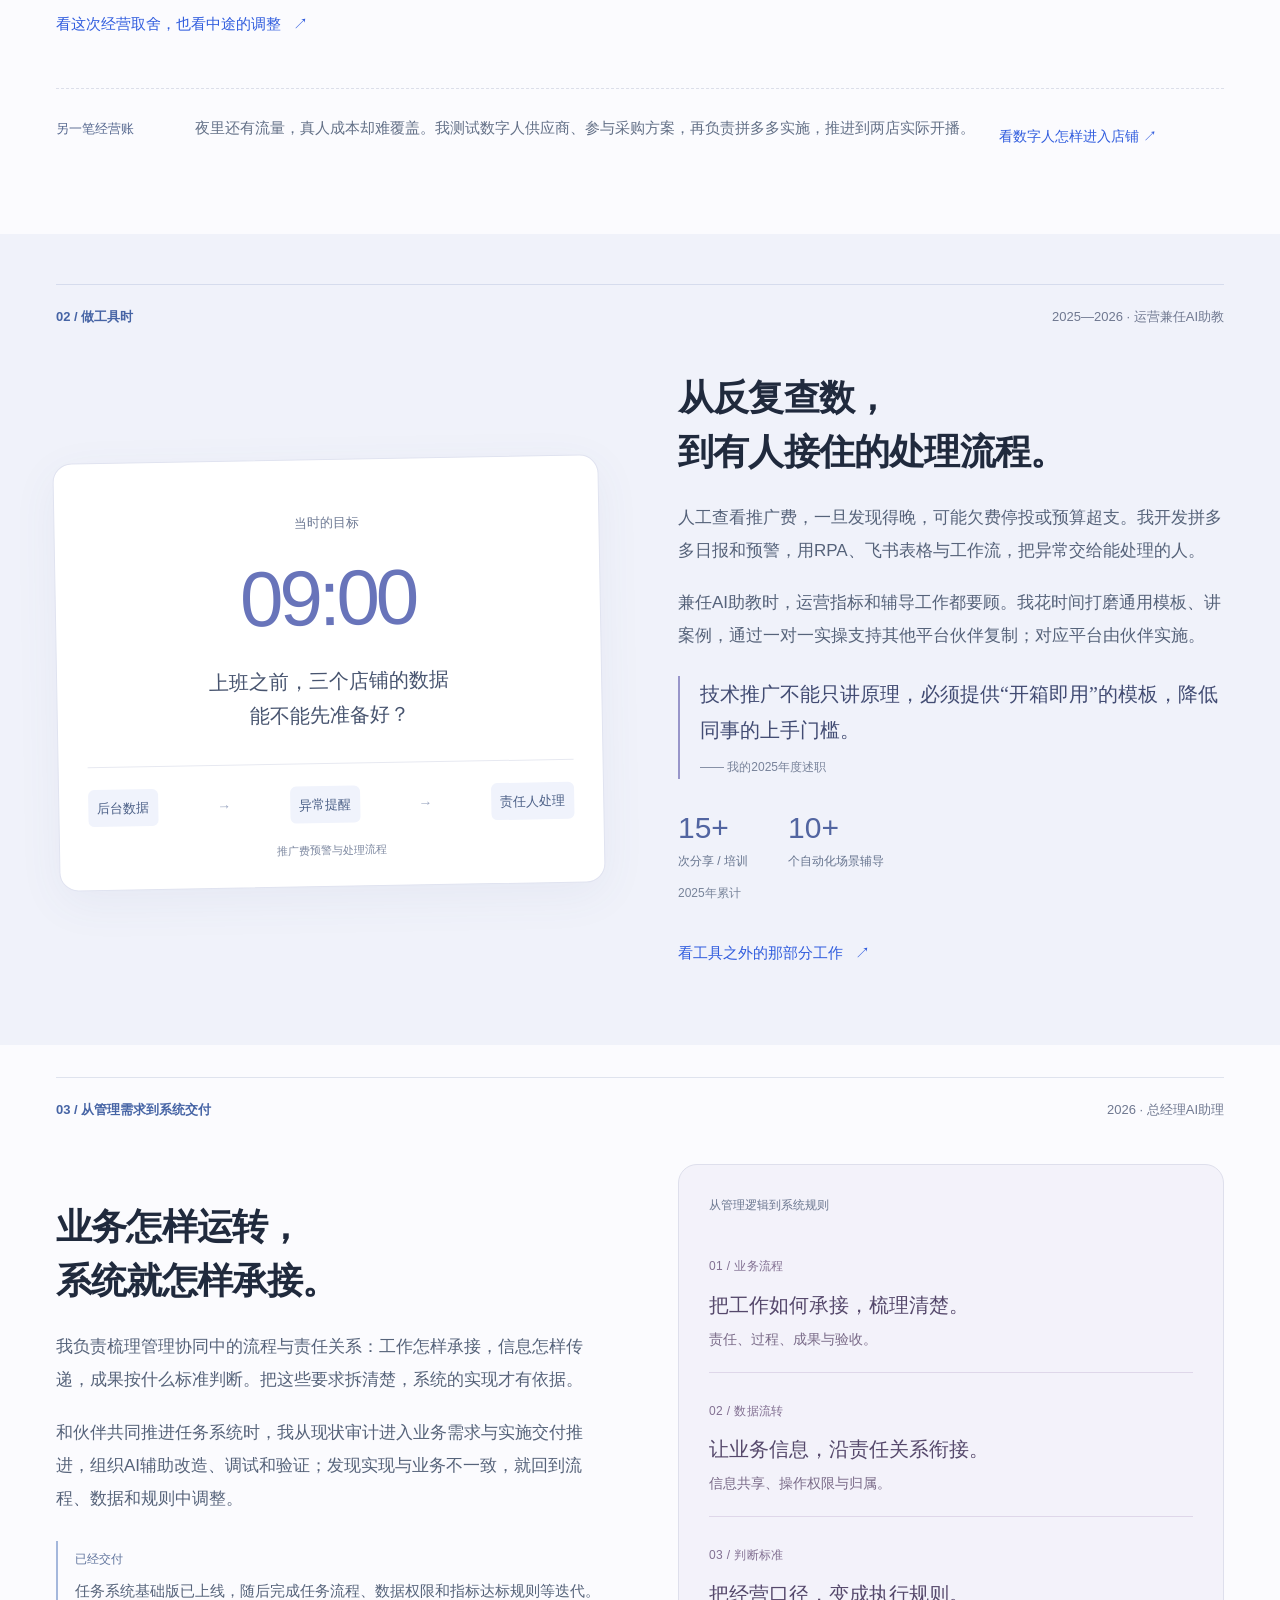
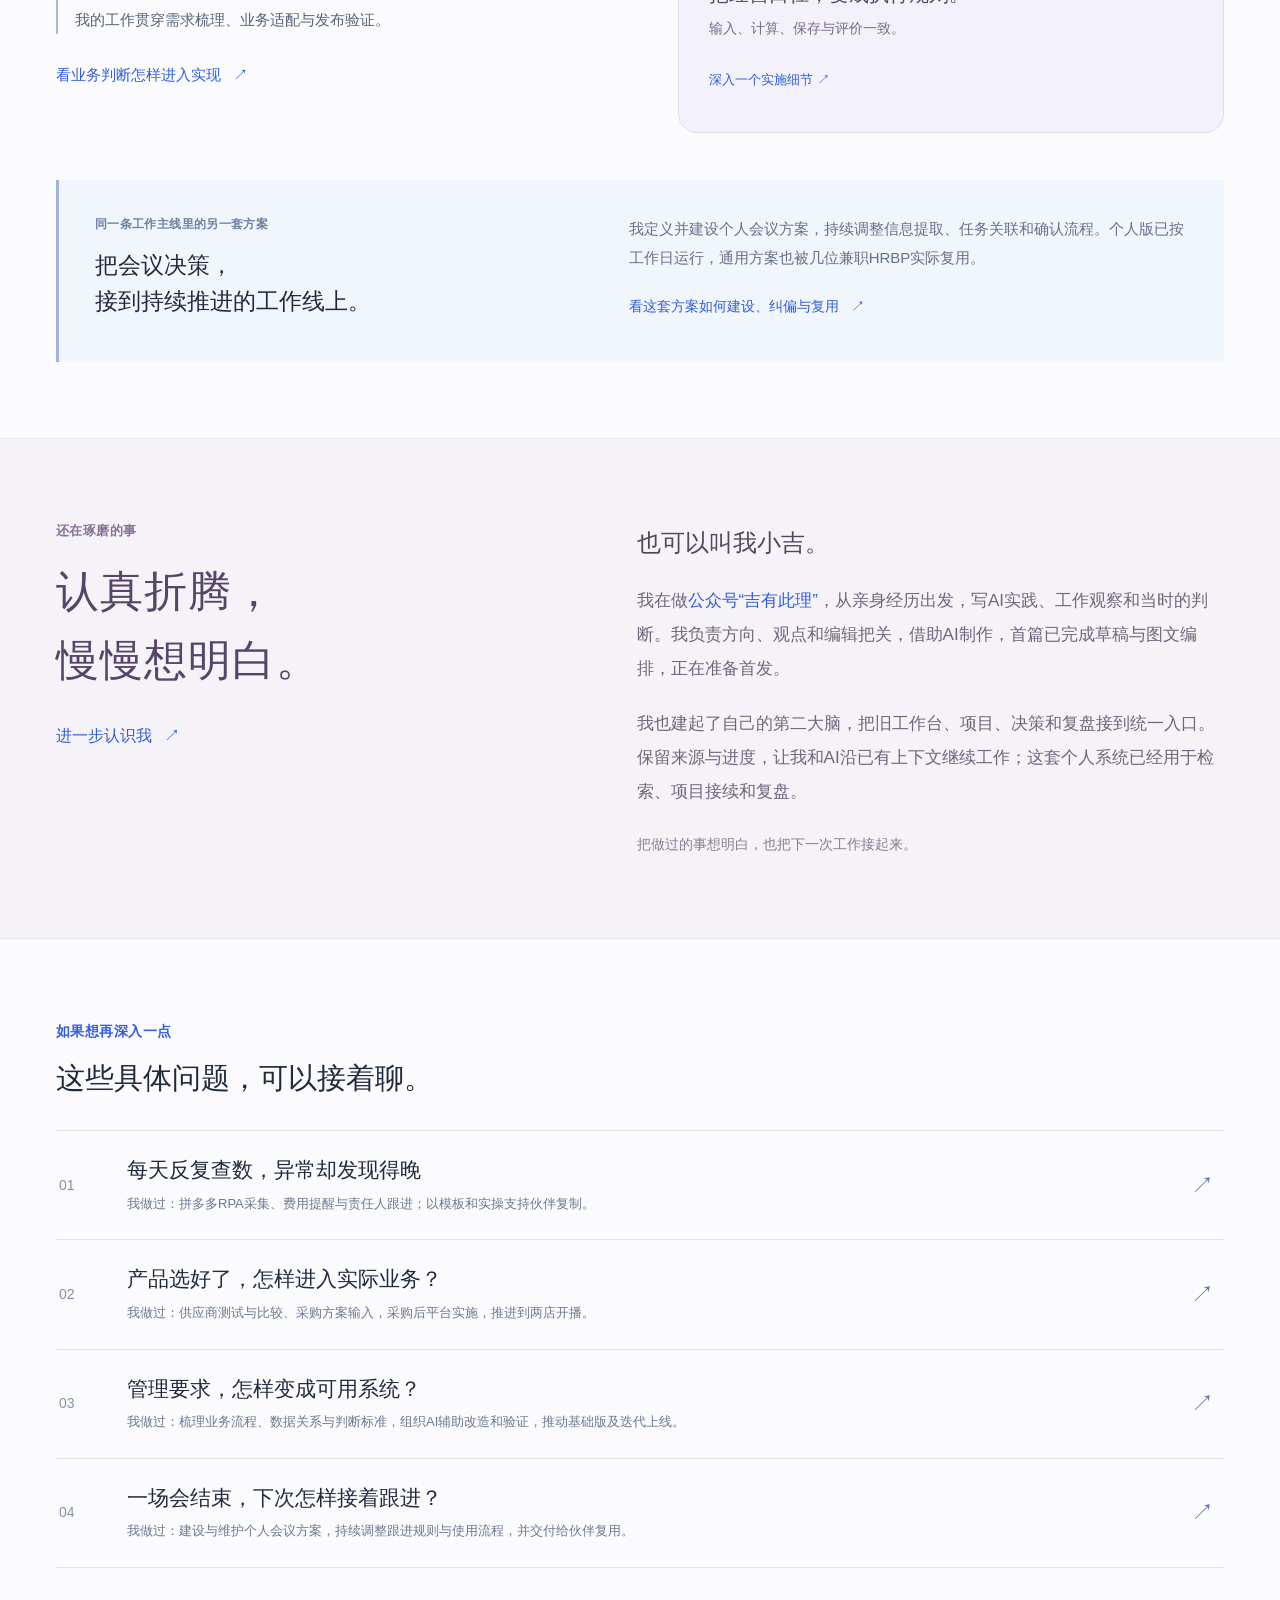
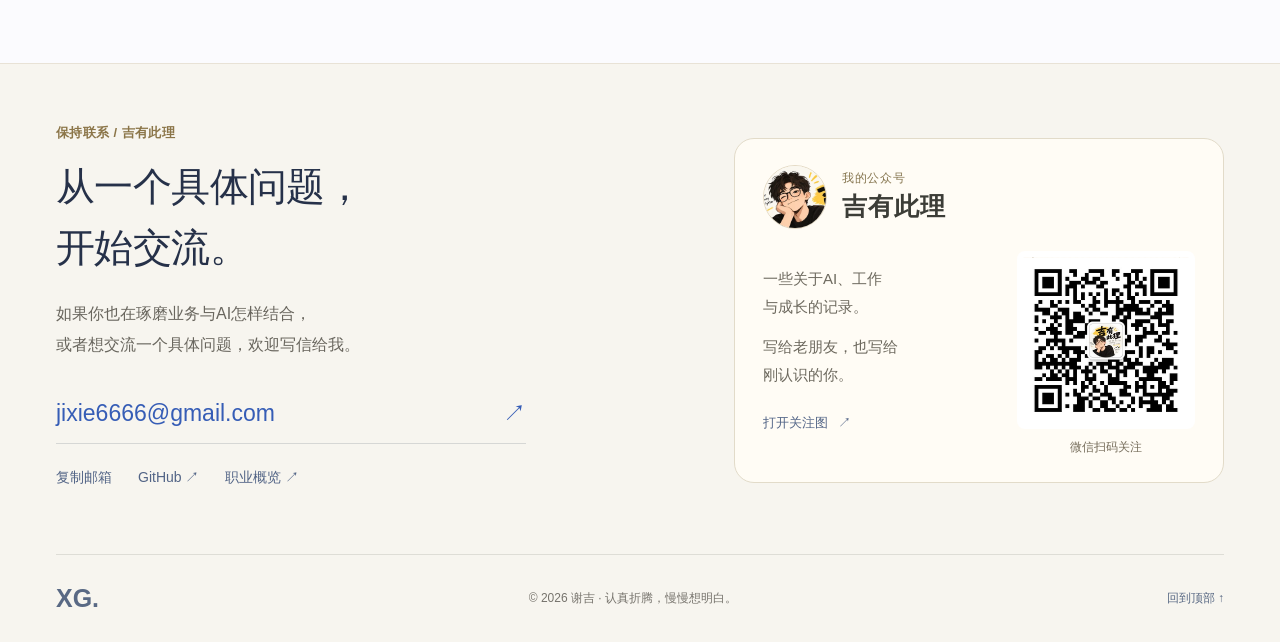
==== commit 42226af8: "Refine public copy and simplify current role Remove editorial and evidence-handling notes from visit" ====
--- a/index.html
+++ b/index.html
@@ -1,13 +1,13 @@
 <!doctype html>
 <html lang="zh-CN"><head><meta charset="utf-8"><meta name="viewport" content="width=device-width,initial-scale=1">
-<title>谢吉 / XG｜认真折腾，慢慢想明白</title><meta name="description" content="我是谢吉 / XG，现任云仓跨境总经理AI助理。从电商经营到AI应用实施，梳理业务流程、数据与判断标准，推动方案实现和交付。"><meta name="theme-color" content="#fbfbfe"><link rel="canonical" href="https://jixie6666-code.github.io/"><meta property="og:title" content="谢吉 / XG｜认真折腾，慢慢想明白"><meta property="og:description" content="经营过店铺，也把业务做成系统。认识谢吉的业务判断、AI实现与交付实践。"><meta property="og:type" content="website"><meta property="og:url" content="https://jixie6666-code.github.io/"><meta property="og:image" content="https://jixie6666-code.github.io/xg-ai-comic-v3.png"><link rel="icon" href="data:image/svg+xml,%3Csvg xmlns='http://www.w3.org/2000/svg' viewBox='0 0 64 64'%3E%3Crect width='64' height='64' rx='18' fill='%23315dde'/%3E%3Ctext x='32' y='41' font-family='Arial' font-size='26' font-weight='700' text-anchor='middle' fill='white'%3EXG%3C/text%3E%3C/svg%3E"><link rel="stylesheet" href="ui.css?v=15.1"><link rel="stylesheet" href="home.css?v=16"><link rel="stylesheet" href="motion.css?v=15"><script src="motion.js?v=15" defer></script></head>
+<title>谢吉 / XG｜认真折腾，慢慢想明白</title><meta name="description" content="我是谢吉 / XG，现任总经理AI助理。从电商经营到AI应用实施，梳理业务流程、数据与判断标准，推动方案实现和交付。"><meta name="theme-color" content="#fbfbfe"><link rel="canonical" href="https://jixie6666-code.github.io/"><meta property="og:title" content="谢吉 / XG｜认真折腾，慢慢想明白"><meta property="og:description" content="经营过店铺，也把业务做成系统。认识谢吉的业务判断、AI实现与交付实践。"><meta property="og:type" content="website"><meta property="og:url" content="https://jixie6666-code.github.io/"><meta property="og:image" content="https://jixie6666-code.github.io/xg-ai-comic-v3.png"><link rel="icon" href="data:image/svg+xml,%3Csvg xmlns='http://www.w3.org/2000/svg' viewBox='0 0 64 64'%3E%3Crect width='64' height='64' rx='18' fill='%23315dde'/%3E%3Ctext x='32' y='41' font-family='Arial' font-size='26' font-weight='700' text-anchor='middle' fill='white'%3EXG%3C/text%3E%3C/svg%3E"><link rel="stylesheet" href="ui.css?v=15.1"><link rel="stylesheet" href="home.css?v=16"><link rel="stylesheet" href="motion.css?v=15"><script src="motion.js?v=15" defer></script></head>
 <body id="top"><a class="skip" href="#main">跳至正文</a><header class="site-header"><div class="site-nav wrap"><a class="brand" href="#top" aria-label="谢吉个人网站首页"><span class="logo-symbol" aria-hidden="true"><b></b><b></b><b></b></span>XG<span class="brand-label">谢吉的个人网站</span></a><nav class="site-links" id="navigation" aria-label="主导航"><a href="#top" aria-current="location">首页</a><a href="#work">我的选择</a><a href="about.html">关于我</a><a href="#contact">联系</a></nav><button class="menu-toggle" aria-label="打开菜单" aria-expanded="false" aria-controls="navigation">☰</button></div></header>
 <main id="main">
-<section class="hero wrap" aria-labelledby="hero-title"><div class="hero-text"><div class="eyebrow intro-label">你好，我是谢吉 / XG</div><h1 id="hero-title"><span>经营过店铺，</span><span class="accent">也把业务做成系统。</span></h1><p class="hero-role">现任云仓跨境总经理AI助理 <span>· 电商运营起步</span></p><p class="hero-copy">我从一线电商运营走到总经办，梳理业务流程、数据关系与判断标准，再用AI和自动化推进实现。任务系统里，我承担需求与实施交付推进；自己建设的会议方案，已在日常工作和伙伴场景中使用。</p><div class="hero-proof"><h2>我的 AI 实践，登上罗振宇时间的朋友跨年演讲。</h2><p>团队中，我负责内部数据与RPA模块的实施和迭代 · <a href="https://www.feishu.cn/content/article/7591427374978190536" target="_blank" rel="noopener noreferrer">飞书官网实名报道 ↗</a></p></div><div class="hero-actions"><a class="primary link" href="#work">看实际经历 <span aria-hidden="true">↓</span></a><button class="text-button career-entry" data-resume>职业概览 <span aria-hidden="true">↗</span></button></div></div><figure class="spotlight"><div class="spotlight-card"><div class="portrait-top"><span>谢吉 / XG</span><span>记录 · 工作与思考</span></div><picture class="hero-picture"><source type="image/webp" srcset="xg-hero-640-v16.webp 640w, xg-hero-960-v16.webp 960w, xg-hero-1440-v16.webp 1440w" sizes="(max-width: 500px) calc(100vw - 42px), (max-width: 600px) 458px, (max-width: 1100px) 470px, 542px"><img class="portrait-image" src="xg-hero-960-v16.jpg" alt="谢吉在电脑前工作的漫画形象" width="1923" height="818" fetchpriority="high" loading="eager" decoding="async"></picture><figcaption><span class="hand-note">喜欢折腾，<br>也爱琢磨工作里遇到的事。</span><p>认真折腾，慢慢想明白。</p><a href="about.html#thinking">我还在琢磨什么 ↗</a></figcaption></div><span class="spotlight-seal" aria-hidden="true">✦</span></figure></section>
+<section class="hero wrap" aria-labelledby="hero-title"><div class="hero-text"><div class="eyebrow intro-label">你好，我是谢吉 / XG</div><h1 id="hero-title"><span>经营过店铺，</span><span class="accent">也把业务做成系统。</span></h1><p class="hero-role">现任总经理AI助理 <span>· 电商运营起步</span></p><p class="hero-copy">我从一线电商运营走到总经办，梳理业务流程、数据关系与判断标准，再用AI和自动化推进实现。任务系统里，我承担需求与实施交付推进；自己建设的会议方案，已在日常工作和伙伴场景中使用。</p><div class="hero-proof"><h2>我的 AI 实践，登上罗振宇时间的朋友跨年演讲。</h2><p>团队中，我负责内部数据与RPA模块的实施和迭代 · <a href="https://www.feishu.cn/content/article/7591427374978190536" target="_blank" rel="noopener noreferrer">飞书官网实名报道 ↗</a></p></div><div class="hero-actions"><a class="primary link" href="#work">看实际经历 <span aria-hidden="true">↓</span></a><button class="text-button career-entry" data-resume>职业概览 <span aria-hidden="true">↗</span></button></div></div><figure class="spotlight"><div class="spotlight-card"><div class="portrait-top"><span>谢吉 / XG</span><span>记录 · 工作与思考</span></div><picture class="hero-picture"><source type="image/webp" srcset="xg-hero-640-v16.webp 640w, xg-hero-960-v16.webp 960w, xg-hero-1440-v16.webp 1440w" sizes="(max-width: 500px) calc(100vw - 42px), (max-width: 600px) 458px, (max-width: 1100px) 470px, 542px"><img class="portrait-image" src="xg-hero-960-v16.jpg" alt="谢吉在电脑前工作的漫画形象" width="1923" height="818" fetchpriority="high" loading="eager" decoding="async"></picture><figcaption><span class="hand-note">喜欢折腾，<br>也爱琢磨工作里遇到的事。</span><p>认真折腾，慢慢想明白。</p><a href="about.html#thinking">我还在琢磨什么 ↗</a></figcaption></div><span class="spotlight-seal" aria-hidden="true">✦</span></figure></section>
 
 <div class="chapter-intro wrap" id="work"><div class="eyebrow">从几次具体的选择，认识我</div><h2>从店铺经营，<br>到工具和流程怎样真正用起来。</h2><p>在经营里判断该做什么，把数据接到实际处理的人，再将管理要求推进成可用系统。</p></div>
-<section class="story wrap" aria-labelledby="commerce-title"><div class="story-topline"><span>01 / 做经营时</span><span>2025 · 拼多多运营</span></div><div class="story-grid"><div class="story-copy"><h2 id="commerce-title">同一个品牌，<br>不必做同一种生意。</h2><p>旗舰店面对低价竞争，专卖店却有低效链接、混杂的人群和亏损压力。我的做法，是给两家店不同的任务。</p><p>旗舰店强化官方信任与服务；专卖店收窄货盘、替换链接，再通过规格差异减少两店直接竞争。</p><div class="result-line"><span>已发生的结果</span><p>所运营专卖店从Q3亏损转为Q4盈利，旗舰店9—12月利润高于同期预算。<small>2025年度述职记录 · 经营动作与结果见完整案例</small></p></div><a class="story-link" href="project-commerce.html">看这次经营取舍，也看中途的调整 <span aria-hidden="true">↗</span></a></div><div class="store-comparison" aria-label="两家店的经营分工示意"><div class="comparison-caption">同品牌双店 / 按年度述职归纳</div><article><span class="store-tag">旗舰店</span><h3>让人相信“官方”。</h3><p>官方身份与服务<br>婴幼儿分段人群<br>链接与推广相匹配</p></article><article><span class="store-tag purple">专卖店</span><h3>让货盘各有位置。</h3><p>聚焦品类、更换低效链接<br>错开商品规格、调整货盘结构<br>一起回看费用和利润</p></article></div></div><aside class="side-story"><span>另一笔经营账</span><p>夜里还有流量，真人成本却难覆盖。我测试数字人供应商、参与采购方案，再负责拼多多实施，推进到两店实际开播。</p><a href="project-live.html">看数字人怎样进入店铺 ↗</a></aside></section>
-<section class="reuse-band"><div class="wrap story"><div class="story-topline"><span>02 / 做工具时</span><span>2025—2026 · 运营兼任AI助教</span></div><div class="story-grid reverse"><div class="handoff-visual"><div class="morning-note"><span>最初想解决的事</span><strong>09:00</strong><p>上班之前，三个店铺的数据<br>能不能先准备好？</p><small>我开始探索RPA时的目标。</small></div><div class="handoff-flow"><span>后台数据</span><b aria-hidden="true">→</b><span>异常提醒</span><b aria-hidden="true">→</b><span>责任人处理</span></div><p class="diagram-caption">推广费预警 / 流程归纳</p></div><div class="story-copy"><h2>从反复查数，<br>到有人接住的处理流程。</h2><p>人工查看推广费，一旦发现得晚，可能欠费停投或预算超支。我开发拼多多日报和预警，用RPA、飞书表格与工作流，把异常交给能处理的人。</p><p>兼任AI助教时，运营指标和辅导工作都要顾。我花时间打磨通用模板、讲案例，通过一对一实操支持其他平台伙伴复制；对应平台由伙伴实施。</p><blockquote>技术推广不能只讲原理，必须提供“开箱即用”的模板，降低同事的上手门槛。<cite>—— 我的2025年度述职</cite></blockquote><div class="reuse-count"><strong>15+<span>次分享 / 培训</span></strong><strong>10+<span>个自动化场景辅导</span></strong></div><p class="small-note">2025年度述职统计 · 模板、案例和实操辅导的累计记录</p><a class="story-link" href="project-commerce.html#reuse">看工具之外的那部分工作 <span aria-hidden="true">↗</span></a></div></div></div></section>
+<section class="story wrap" aria-labelledby="commerce-title"><div class="story-topline"><span>01 / 做经营时</span><span>2025 · 拼多多运营</span></div><div class="story-grid"><div class="story-copy"><h2 id="commerce-title">同一个品牌，<br>不必做同一种生意。</h2><p>旗舰店面对低价竞争，专卖店却有低效链接、混杂的人群和亏损压力。我的做法，是给两家店不同的任务。</p><p>旗舰店强化官方信任与服务；专卖店收窄货盘、替换链接，再通过规格差异减少两店直接竞争。</p><div class="result-line"><span>经营结果</span><p>所运营专卖店从Q3亏损转为Q4盈利，旗舰店9—12月利润高于同期预算。</p></div><a class="story-link" href="project-commerce.html">看这次经营取舍，也看中途的调整 <span aria-hidden="true">↗</span></a></div><div class="store-comparison" aria-label="两家店的经营分工示意"><div class="comparison-caption">同品牌，两种经营任务</div><article><span class="store-tag">旗舰店</span><h3>让人相信“官方”。</h3><p>官方身份与服务<br>婴幼儿分段人群<br>链接与推广相匹配</p></article><article><span class="store-tag purple">专卖店</span><h3>让货盘各有位置。</h3><p>聚焦品类、更换低效链接<br>错开商品规格、调整货盘结构<br>一起回看费用和利润</p></article></div></div><aside class="side-story"><span>另一笔经营账</span><p>夜里还有流量，真人成本却难覆盖。我测试数字人供应商、参与采购方案，再负责拼多多实施，推进到两店实际开播。</p><a href="project-live.html">看数字人怎样进入店铺 ↗</a></aside></section>
+<section class="reuse-band"><div class="wrap story"><div class="story-topline"><span>02 / 做工具时</span><span>2025—2026 · 运营兼任AI助教</span></div><div class="story-grid reverse"><div class="handoff-visual"><div class="morning-note"><span>当时的目标</span><strong>09:00</strong><p>上班之前，三个店铺的数据<br>能不能先准备好？</p></div><div class="handoff-flow"><span>后台数据</span><b aria-hidden="true">→</b><span>异常提醒</span><b aria-hidden="true">→</b><span>责任人处理</span></div><p class="diagram-caption">推广费预警与处理流程</p></div><div class="story-copy"><h2>从反复查数，<br>到有人接住的处理流程。</h2><p>人工查看推广费，一旦发现得晚，可能欠费停投或预算超支。我开发拼多多日报和预警，用RPA、飞书表格与工作流，把异常交给能处理的人。</p><p>兼任AI助教时，运营指标和辅导工作都要顾。我花时间打磨通用模板、讲案例，通过一对一实操支持其他平台伙伴复制；对应平台由伙伴实施。</p><blockquote>技术推广不能只讲原理，必须提供“开箱即用”的模板，降低同事的上手门槛。<cite>—— 我的2025年度述职</cite></blockquote><div class="reuse-count"><strong>15+<span>次分享 / 培训</span></strong><strong>10+<span>个自动化场景辅导</span></strong></div><p class="small-note">2025年累计</p><a class="story-link" href="project-commerce.html#reuse">看工具之外的那部分工作 <span aria-hidden="true">↗</span></a></div></div></div></section>
 <section class="story wrap" aria-labelledby="task-title">
 <div class="story-topline"><span>03 / 从管理需求到系统交付</span><span>2026 · 总经理AI助理</span></div>
 <div class="story-grid"><div class="story-copy"><h2 id="task-title">业务怎样运转，<br>系统就怎样承接。</h2>
@@ -19,7 +19,7 @@
 <div class="business-map"><div><span>01 / 业务流程</span><h3>把工作如何承接，梳理清楚。</h3><p>责任、过程、成果与验收。</p></div><div><span>02 / 数据流转</span><h3>让业务信息，沿责任关系衔接。</h3><p>信息共享、操作权限与归属。</p></div><div><span>03 / 判断标准</span><h3>把经营口径，变成执行规则。</h3><p>输入、计算、保存与评价一致。</p></div></div>
 <a href="project-task.html#example">深入一个实施细节 ↗</a></div></div>
 <div class="meeting-note"><div><div class="eyebrow">同一条工作主线里的另一套方案</div><h3>把会议决策，<br>接到持续推进的工作线上。</h3></div><div><p>我定义并建设个人会议方案，持续调整信息提取、任务关联和确认流程。个人版已按工作日运行，通用方案也被几位兼职HRBP实际复用。</p><a class="story-link" href="project-meeting.html">看这套方案如何建设、纠偏与复用 <span aria-hidden="true">↗</span></a></div></div></section>
-<section class="personal-section" id="about"><div class="wrap personal-home"><div><div class="eyebrow">还在琢磨的事</div><h2>认真折腾，<br>慢慢想明白。</h2><a class="story-link" href="about.html">进一步认识我 <span aria-hidden="true">↗</span></a></div><div class="personal-copy"><p class="personal-lead">也可以叫我小吉。</p><p>我在做<a href="#wechat">公众号“吉有此理”</a>，从亲身经历出发，写AI实践、工作观察和当时的判断。我负责方向、观点和编辑把关，借助AI制作，首篇已完成草稿与图文编排，正在准备首发。</p><p>我也建起了自己的第二大脑，把旧工作台、项目、决策和复盘接到统一入口。保留来源与进度，让本人和AI沿已有上下文继续工作；这套个人系统已经用于检索、项目接续和复盘。</p><p class="unfinished">把做过的事想明白，也把下一次工作接起来。</p></div></div></section>
+<section class="personal-section" id="about"><div class="wrap personal-home"><div><div class="eyebrow">还在琢磨的事</div><h2>认真折腾，<br>慢慢想明白。</h2><a class="story-link" href="about.html">进一步认识我 <span aria-hidden="true">↗</span></a></div><div class="personal-copy"><p class="personal-lead">也可以叫我小吉。</p><p>我在做<a href="#wechat">公众号“吉有此理”</a>，从亲身经历出发，写AI实践、工作观察和当时的判断。我负责方向、观点和编辑把关，借助AI制作，首篇已完成草稿与图文编排，正在准备首发。</p><p>我也建起了自己的第二大脑，把旧工作台、项目、决策和复盘接到统一入口。保留来源与进度，让我和AI沿已有上下文继续工作；这套个人系统已经用于检索、项目接续和复盘。</p><p class="unfinished">把做过的事想明白，也把下一次工作接起来。</p></div></div></section>
 <section class="practice-index wrap" aria-labelledby="index-title"><div class="eyebrow">如果想再深入一点</div><h2 id="index-title">这些具体问题，可以接着聊。</h2><div class="practice-list"><a href="project-commerce.html"><span>01</span><div><h3>每天反复查数，异常却发现得晚</h3><p>我做过：拼多多RPA采集、费用提醒与责任人跟进；以模板和实操支持伙伴复制。</p></div><b aria-hidden="true">↗</b></a><a href="project-live.html"><span>02</span><div><h3>产品选好了，怎样进入实际业务？</h3><p>我做过：供应商测试与比较、采购方案输入，采购后平台实施，推进到两店开播。</p></div><b aria-hidden="true">↗</b></a><a href="project-task.html"><span>03</span><div><h3>管理要求，怎样变成可用系统？</h3><p>我做过：梳理业务流程、数据关系与判断标准，组织AI辅助改造和验证，推动基础版及迭代上线。</p></div><b aria-hidden="true">↗</b></a><a href="project-meeting.html"><span>04</span><div><h3>一场会结束，下次怎样接着跟进？</h3><p>我做过：建设与维护个人会议方案，持续调整跟进规则与使用流程，并交付给伙伴复用。</p></div><b aria-hidden="true">↗</b></a></div></section>
 </main><footer class="contact contact-integrated" id="contact"><div class="wrap"><div class="contact-top" id="wechat">
 <div class="contact-copy"><div class="eyebrow">保持联系 / 吉有此理</div><h2>从一个具体问题，<br>开始交流。</h2><p>如果你也在琢磨业务与AI怎样结合，<br>或者想交流一个具体问题，欢迎写信给我。</p><div class="contact-links"><a class="email-link" href="mailto:jixie6666@gmail.com">jixie6666@gmail.com <span aria-hidden="true">↗</span></a><div class="contact-mini"><button class="copy-email">复制邮箱</button><a href="https://github.com/jixie6666-code" target="_blank" rel="noopener noreferrer">GitHub ↗</a><button data-resume>职业概览 ↗</button></div></div></div>
@@ -29,10 +29,10 @@
 </aside>
 </div><div class="footer"><a class="wordmark" href="#top">XG.</a><span>© 2026 谢吉 · 认真折腾，慢慢想明白。</span><a href="#top">回到顶部 ↑</a></div></div></footer>
   <dialog id="caseDialog" aria-labelledby="case-title"><div class="dialog-body"><div class="dialog-top"><div class="eyebrow" id="case-eyebrow">PROJECT NOTES</div><button class="close-button" data-close aria-label="关闭项目详情">×</button></div><h2 id="case-title"></h2><p class="dialog-lead" id="case-lead"></p><div class="case-details" id="case-details"></div><section class="case-evidence" aria-labelledby="evidence-title"><h3 id="evidence-title">工作产物与证据</h3><div id="case-artifacts" class="artifact-list"></div></section><p class="case-scope" id="case-scope"></p><div class="dialog-bottom"><span>对项目的兴趣，也可以成为交流的起点。</span><a class="text-button" href="mailto:jixie6666@gmail.com?subject=关于你的项目实践">聊聊这个项目 ↗</a></div></div></dialog>
-  <dialog id="resumeDialog" aria-labelledby="resume-title"><div class="dialog-body"><div class="dialog-top"><div class="eyebrow">职业概览</div><button class="close-button" data-close aria-label="关闭职业概览">×</button></div><h2 id="resume-title">谢吉 / XG</h2><p class="dialog-lead">现任云仓跨境总经理AI助理，围绕业务流程、数据关系与判断标准，组织AI辅助实现并推进交付。此前经营同品牌双店，自行开发拼多多日报和费用预警，也通过模板与实操支持伙伴。</p><section class="resume-section"><h3>任职轨迹</h3><p>渝欧数智｜云仓跨境（集团子公司） · 集团青蓝计划校招生</p><p>2024.07｜以电商运营（拼多多）入职<br>2025.07—2026.03｜兼任渝欧AI研究院AI助教<br>2026.05至今｜总经理AI助理</p></section><section class="resume-section"><h3>可以从这些具体工作聊起</h3><p>一线经营与利润取舍；RPA流程开发及伙伴辅导；供应商评估到两店开播；任务系统的业务需求与实施交付推进；个人会议方案建设维护和伙伴复用。</p></section><section class="resume-section"><h3>贡献与范围</h3><p>电商AI大脑中负责内部数据/RPA模块实施与迭代。任务系统与伙伴共同推进，原系统基线由研发伙伴交付，我承担业务需求、后续适配和交付推进；个人会议方案由我建设维护，已供几位兼职HRBP复用。</p><p>希望继续向企业AI解决方案与项目交付方向积累经验。</p></section><section class="resume-section"><h3>公开联系</h3><p><a href="mailto:jixie6666@gmail.com">jixie6666@gmail.com</a></p></section><div class="dialog-bottom"><span>职业交流，可从具体经历开始。</span><button class="primary" id="printResume">打印 / 保存概览 ↗</button></div></div></dialog>
+  <dialog id="resumeDialog" aria-labelledby="resume-title"><div class="dialog-body"><div class="dialog-top"><div class="eyebrow">职业概览</div><button class="close-button" data-close aria-label="关闭职业概览">×</button></div><h2 id="resume-title">谢吉 / XG</h2><p class="dialog-lead">现任总经理AI助理，围绕业务流程、数据关系与判断标准，组织AI辅助实现并推进交付。此前经营同品牌双店，自行开发拼多多日报和费用预警，也通过模板与实操支持伙伴。</p><section class="resume-section"><h3>任职轨迹</h3><p>渝欧数智集团 · 青蓝计划校招生</p><p>2024.07｜以电商运营（拼多多）入职<br>2025.07—2026.03｜兼任渝欧AI研究院AI助教<br>2026.05至今｜总经理AI助理</p></section><section class="resume-section"><h3>可以从这些具体工作聊起</h3><p>一线经营与利润取舍；RPA流程开发及伙伴辅导；供应商评估到两店开播；任务系统的业务需求与实施交付推进；个人会议方案建设维护和伙伴复用。</p></section><section class="resume-section"><h3>我承担的工作</h3><p>电商AI大脑中负责内部数据/RPA模块实施与迭代。任务系统与伙伴共同推进，在伙伴交付的基础上，我负责业务需求、后续适配、迭代与交付推进；个人会议方案由我建设维护，已供几位兼职HRBP复用。</p><p>希望继续向企业AI解决方案与项目交付方向积累经验。</p></section><section class="resume-section"><h3>公开联系</h3><p><a href="mailto:jixie6666@gmail.com">jixie6666@gmail.com</a></p></section><div class="dialog-bottom"><span>职业交流，可从具体经历开始。</span><button class="primary" id="printResume">打印 / 保存概览 ↗</button></div></div></dialog>
   <div class="toast" role="status" aria-live="polite"></div>
   <script>
-    const cases={"commerce": {"title": "从经营判断，到可以复用的自动化流程。", "kicker": "一线运营、RPA开发与模块迭代 / 电商实践 · 2025起", "lead": "同品牌两家店，我根据人群、货盘与利润要求做不同分工；反复查数和费用跟进，我用RPA接成流程。后来，这些实践进入团队方案，也通过模板和辅导交到伙伴手里。", "details": [["同一个品牌，两家店需要不同的经营位置", "旗舰店面对低价竞争，需要强化官方信任和服务；专卖店有低效链接、人群混杂和亏损压力。如果继续围绕相同商品和规格竞争，两店的经营位置会更模糊。 我承担店铺、预算与推广，调整旗舰店的链接、人群和服务；专卖店聚焦婴幼儿货盘，关停低效链接、启动新链接和新人群，通过规格差异减少两店直接竞争，并调整高客单SKU占比。"], ["有些问题，要回到平台与品牌之间解决", "10月中旬，旗舰店流量和转化出现下滑。我在年度复盘中将其与平台大促、优惠券叠加和品牌价格约束联系起来，向上反馈并协调品牌处理。 经营判断需要同时看人群、货盘、推广费和利润，也要识别哪些问题能在店铺内调整，哪些需要外部协同。"], ["经营结果，要和当时做的动作放在一起看", "2025年度述职记录，所运营专卖店由Q3亏损转为Q4盈利，旗舰店9—12月利润高于同期预算。经营调整围绕两店不同任务展开，也受到旺季、品牌和团队协作的共同影响。"]], "scope": "所运营专卖店Q3亏损转Q4盈利；团队全国决赛，个人实践成为跨年演讲案例。", "artifacts": [{"href": "project-commerce.html", "title": "阅读完整经历", "subtitle": "业务判断、实现过程与交付结果"}]}, "task": {"title": "把业务流程与管理判断，转成系统能执行的规则。", "kicker": "业务需求与实施交付推进 / 任务管理系统 · 2026", "lead": "我从管理协同的实际流程出发，梳理责任关系与数据流转，将经营判断转为系统规则，和伙伴共同推进改造，并组织AI辅助实现、验证与交付。", "details": [["先看真实工作怎样走，再决定系统怎样改", "接手已有系统时，员工端本地数据、管理端数据库和静态展示并存。我先审查现状，梳理已有页面与父子任务关系能保留什么，数据、权限、责任和验收又缺什么。 我把现状整理成保留、修改、新增、退出首版主链和风险五类清单，与伙伴明确改造范围。判断的起点是让一项真实任务能沿责任关系流转：谁发起，谁承接，谁更新，成果交给谁验收。"], ["把流程、数据和判断标准接起来", "业务流程决定工作怎样承接，责任关系决定谁可以操作，数据流转决定各方看到什么，判断标准决定成果如何评价。我将这些关系拆成可实施的要求，让数据、权限和页面操作采用一致的业务逻辑。 我持续梳理这些要求，发现方案与真实业务不一致时，明确要改的规则和本次范围，再组织AI辅助实现、调试和检查。原系统基线由研发伙伴交付；后续适配迭代中，我承担业务需求与实施交付推进，和伙伴共同完成。"], ["一个细节：少亏，也应该能算达标", "如果亏损目标是-100，实际是-70，业务上已经改善。系统如果只接受正数，或在保存和计算时用了不同规则，页面看起来能填，结果仍然会错。 我明确“实际值大于等于目标值即达标”的业务口径，组织AI辅助修复和调试，沿输入、保存、编辑、计算、刷新再查看逐步核对。完整案例提供相应规则演示。"]], "scope": "基础版已上线，完成任务流转、数据权限及指标规则相关迭代。", "artifacts": [{"href": "project-task.html", "title": "阅读完整经历", "subtitle": "业务判断、实现过程与交付结果"}]}, "meeting": {"title": "让会议之后的工作，真正接得下去。", "kicker": "个人方案需求、建设与维护 / 会议工作台 · 2026", "lead": "我为自己的会议工作设计并建设AI辅助方案：把原文、决策、任务和后续跟进接起来。遇到重复任务、责任错位和确认负担，就回到业务规则中调整；现在个人流程已在运行，通用方案也被伙伴复用。", "details": [["写完一份纪要，工作才刚刚开始", "总经理AI助理需要从会议中承接工作。一句话可能是建议、承诺或正式交办；会后还要知道谁接、交什么、什么时候查。摘要写得顺畅，并不意味着这些关系已经清楚。 我先定义纪要与原文核对、决策和任务区分、人工确认、归档与复查的处理规则，再借助AI搭建流程。本人对业务判断和方案负责，AI承担相应读取、处理和实现。"], ["同一件事开了几次会，为什么变成好几项任务？", "实际使用中，同一工作可能在不同会议里被反复提到。逐场提取容易生成重复任务，执行责任和汇报责任也可能混在一起。 我把判断单位改成独立交付物：保留稳定的主任务，把不同会议的提法接到同一条工作线上；执行、汇报和验收分别记录。再组织AI改造关联规则，用历史样本检查是否漏接或误合并。"], ["需要我判断的地方，别让我反复确认", "当流程把过多问题都退回人工确认，使用成本也会变高。我要求系统先检查已有来源和历史确认，保留已经确认过的结果，合并真正需要提问的事项。 会议邀请、实际发言和正式决定要分开；有充分来源的由流程先处理，判断不清的再交给本人。准确和省事，需要一起设计。"]], "scope": "个人版按工作日运行；几位兼职HRBP已实际复用通用方案。", "artifacts": [{"href": "project-meeting.html", "title": "阅读完整经历", "subtitle": "业务判断、实现过程与交付结果"}]}, "live": {"title": "从经营约束出发，把AI产品落到实际店铺。", "kicker": "方案评估与平台实施 / 数字人直播 · 2025", "lead": "夜间流量仍在，真人直播成本却难覆盖。我从这个经营问题出发比较产品、参与采购方案，随后承担拼多多测试与实施，把数字人与AI回复组合推进到两家店铺实际开播。", "details": [["先判断，哪个经营位置值得放入AI", "夜间时段有流量，但转化与真人主播的人力成本需要一起权衡。数字人的应用位置，来自这笔经营账。 产品选择还要考虑拼多多实际使用条件。我把供应商能力放回具体场景中看：能否补充真人难覆盖的时段，如何配合回复，怎样进入现有店铺。"], ["选型之后，继续承担平台实施", "采购前，我对接、测试多个供应商，比较优势与限制，输出分析和采购方案，参与上会讨论。公司按相应流程决定采购。 采购后，我负责拼多多平台测试与落地，搭建数字人与AI回复组合，推进配置和开播。底层数字人产品由供应商提供，我的工作是把产品能力适配到实际店铺。"], ["交付结果，是方案已经进入真实店铺", "据2025年度述职，项目已在拼多多上线，两家店铺有实际开播。我的工作贯穿产品比较、采购输入与采购后实施。 这段经历让我把产品功能、业务约束和使用方式放在一起判断，并把方案继续推进到实际应用。"]], "scope": "已进入两家店铺实际开播；公司采购、供应商产品与本人实施分工明确。", "artifacts": [{"href": "project-live.html", "title": "阅读完整经历", "subtitle": "业务判断、实现过程与交付结果"}]}, "brain": {"title": "让经历和上下文，接得上下一次工作。", "kicker": "个人系统建设 / 第二大脑", "lead": "我把旧工作台、项目、决策和复盘接入统一入口，让本人和AI沿同一份来源与进度接续工作。这套系统已经用于个人检索、项目接续和复盘。", "details": [["为什么这样设计", "隔一段时间恢复项目，需要找回背景、判断和进度。我保留原件，用索引连接，再留下当前状态和下一步。"], ["怎样推进实现", "借助AI建设项目入口、来源关联和核查工具；用真实问题检索，发现陈旧状态再纠正对应记录。"], ["实际使用", "基于Obsidian建立统一入口，项目、决策和复盘按需调用，服务个人日常工作。"]], "scope": "个人需求定义、AI辅助建设与维护。", "artifacts": [{"href": "about.html#thinking", "title": "认识我的持续实践", "subtitle": "第二大脑与个人表达"}]}};
+    const cases={"commerce": {"title": "从经营判断，到可以复用的自动化流程。", "kicker": "一线运营、RPA开发与模块迭代 / 电商实践 · 2025起", "lead": "同品牌两家店，我根据人群、货盘与利润要求做不同分工；反复查数和费用跟进，我用RPA接成流程。后来，这些实践进入团队方案，也通过模板和辅导交到伙伴手里。", "details": [["同一个品牌，两家店需要不同的经营位置", "旗舰店面对低价竞争，需要强化官方信任和服务；专卖店有低效链接、人群混杂和亏损压力。如果继续围绕相同商品和规格竞争，两店的经营位置会更模糊。 我承担店铺、预算与推广，调整旗舰店的链接、人群和服务；专卖店聚焦婴幼儿货盘，关停低效链接、启动新链接和新人群，通过规格差异减少两店直接竞争，并调整高客单SKU占比。"], ["有些问题，要回到平台与品牌之间解决", "10月中旬，旗舰店流量和转化出现下滑。我在年度复盘中将其与平台大促、优惠券叠加和品牌价格约束联系起来，向上反馈并协调品牌处理。 经营判断需要同时看人群、货盘、推广费和利润，也要识别哪些问题能在店铺内调整，哪些需要外部协同。"], ["经营结果，要和当时做的动作放在一起看", "2025年度述职记录，所运营专卖店由Q3亏损转为Q4盈利，旗舰店9—12月利润高于同期预算。经营调整围绕两店不同任务展开，也受到旺季、品牌和团队协作的共同影响。"]], "scope": "所运营专卖店Q3亏损转Q4盈利；团队全国决赛，个人实践成为跨年演讲案例。", "artifacts": [{"href": "project-commerce.html", "title": "阅读完整经历", "subtitle": "业务判断、实现过程与交付结果"}]}, "task": {"title": "把业务流程与管理判断，转成系统能执行的规则。", "kicker": "业务需求与实施交付推进 / 任务管理系统 · 2026", "lead": "我从管理协同的实际流程出发，梳理责任关系与数据流转，将经营判断转为系统规则，和伙伴共同推进改造，并组织AI辅助实现、验证与交付。", "details": [["先看真实工作怎样走，再决定系统怎样改", "接手已有系统时，员工端本地数据、管理端数据库和静态展示并存。我先审查现状，梳理已有页面与父子任务关系能保留什么，数据、权限、责任和验收又缺什么。 我把现状整理成保留、修改、新增、退出首版主链和风险五类清单，与伙伴明确改造范围。判断的起点是让一项真实任务能沿责任关系流转：谁发起，谁承接，谁更新，成果交给谁验收。"], ["把流程、数据和判断标准接起来", "业务流程决定工作怎样承接，责任关系决定谁可以操作，数据流转决定各方看到什么，判断标准决定成果如何评价。我将这些关系拆成可实施的要求，让数据、权限和页面操作采用一致的业务逻辑。 我持续梳理这些要求，发现方案与真实业务不一致时，明确要改的规则和本次范围，再组织AI辅助实现、调试和检查。原系统基线由研发伙伴交付；后续适配迭代中，我承担业务需求与实施交付推进，和伙伴共同完成。"], ["一个细节：少亏，也应该能算达标", "如果亏损目标是-100，实际是-70，业务上已经改善。系统如果只接受正数，或在保存和计算时用了不同规则，页面看起来能填，结果仍然会错。 我明确“实际值大于等于目标值即达标”的业务口径，组织AI辅助修复和调试，沿输入、保存、编辑、计算、刷新再查看逐步核对。完整案例提供相应规则演示。"]], "scope": "基础版已上线，完成任务流转、数据权限及指标规则相关迭代。", "artifacts": [{"href": "project-task.html", "title": "阅读完整经历", "subtitle": "业务判断、实现过程与交付结果"}]}, "meeting": {"title": "让会议之后的工作，真正接得下去。", "kicker": "个人方案需求、建设与维护 / 会议工作台 · 2026", "lead": "我为自己的会议工作设计并建设AI辅助方案：把原文、决策、任务和后续跟进接起来。遇到重复任务、责任错位和确认负担，就回到业务规则中调整；现在个人流程已在运行，通用方案也被伙伴复用。", "details": [["写完一份纪要，工作才刚刚开始", "总经理AI助理需要从会议中承接工作。一句话可能是建议、承诺或正式交办；会后还要知道谁接、交什么、什么时候查。摘要写得顺畅，并不意味着这些关系已经清楚。 我先定义纪要与原文核对、决策和任务区分、人工确认、归档与复查的处理规则，再借助AI搭建和调试流程，根据实际使用持续调整和维护。"], ["同一件事开了几次会，为什么变成好几项任务？", "实际使用中，同一工作可能在不同会议里被反复提到。逐场提取容易生成重复任务，执行责任和汇报责任也可能混在一起。 我把判断单位改成独立交付物：保留稳定的主任务，把不同会议的提法接到同一条工作线上；执行、汇报和验收分别记录。再组织AI改造关联规则，用历史样本检查是否漏接或误合并。"], ["需要我判断的地方，别让我反复确认", "当流程把过多问题都退回人工确认，使用成本也会变高。我要求系统先检查已有来源和历史确认，保留已经确认过的结果，合并真正需要提问的事项。 会议邀请、实际发言和正式决定要分开；有充分来源的由流程先处理，判断不清的再交给本人。准确和省事，需要一起设计。"]], "scope": "个人版按工作日运行；几位兼职HRBP已实际复用通用方案。", "artifacts": [{"href": "project-meeting.html", "title": "阅读完整经历", "subtitle": "业务判断、实现过程与交付结果"}]}, "live": {"title": "从经营约束出发，把AI产品落到实际店铺。", "kicker": "方案评估与平台实施 / 数字人直播 · 2025", "lead": "夜间流量仍在，真人直播成本却难覆盖。我从这个经营问题出发比较产品、参与采购方案，随后承担拼多多测试与实施，把数字人与AI回复组合推进到两家店铺实际开播。", "details": [["先判断，哪个经营位置值得放入AI", "夜间时段有流量，但转化与真人主播的人力成本需要一起权衡。数字人的应用位置，来自这笔经营账。 产品选择还要考虑拼多多实际使用条件。我把供应商能力放回具体场景中看：能否补充真人难覆盖的时段，如何配合回复，怎样进入现有店铺。"], ["选型之后，继续承担平台实施", "采购前，我对接、测试多个供应商，比较优势与限制，输出分析和采购方案，参与上会讨论。公司按相应流程决定采购。 采购后，我负责拼多多平台测试与落地，搭建数字人与AI回复组合，推进配置和开播。底层数字人产品由供应商提供，我的工作是把产品能力适配到实际店铺。"], ["交付结果，是方案已经进入真实店铺", "据2025年度述职，项目已在拼多多上线，两家店铺有实际开播。我的工作贯穿产品比较、采购输入与采购后实施。 这段经历让我把产品功能、业务约束和使用方式放在一起判断，并把方案继续推进到实际应用。"]], "scope": "数字人与AI回复组合已在两家拼多多店铺实际开播。", "artifacts": [{"href": "project-live.html", "title": "阅读完整经历", "subtitle": "业务判断、实现过程与交付结果"}]}, "brain": {"title": "让经历和上下文，接得上下一次工作。", "kicker": "个人系统建设 / 第二大脑", "lead": "我把旧工作台、项目、决策和复盘接入统一入口，让我和AI沿同一份来源与进度接续工作。这套系统已经用于个人检索、项目接续和复盘。", "details": [["为什么这样设计", "隔一段时间恢复项目，需要找回背景、判断和进度。我保留原件，用索引连接，再留下当前状态和下一步。"], ["怎样推进实现", "借助AI建设项目入口、来源关联和核查工具；用真实问题检索，发现陈旧状态再纠正对应记录。"], ["实际使用", "基于Obsidian建立统一入口，项目、决策和复盘按需调用，服务个人日常工作。"]], "scope": "个人需求定义、AI辅助建设与维护。", "artifacts": [{"href": "about.html#thinking", "title": "认识我的持续实践", "subtitle": "第二大脑与个人表达"}]}};
     const caseDialog=document.querySelector('#caseDialog'),resumeDialog=document.querySelector('#resumeDialog');
     function openCase(key){
       const item=cases[key];if(!item)return;closeMenu();
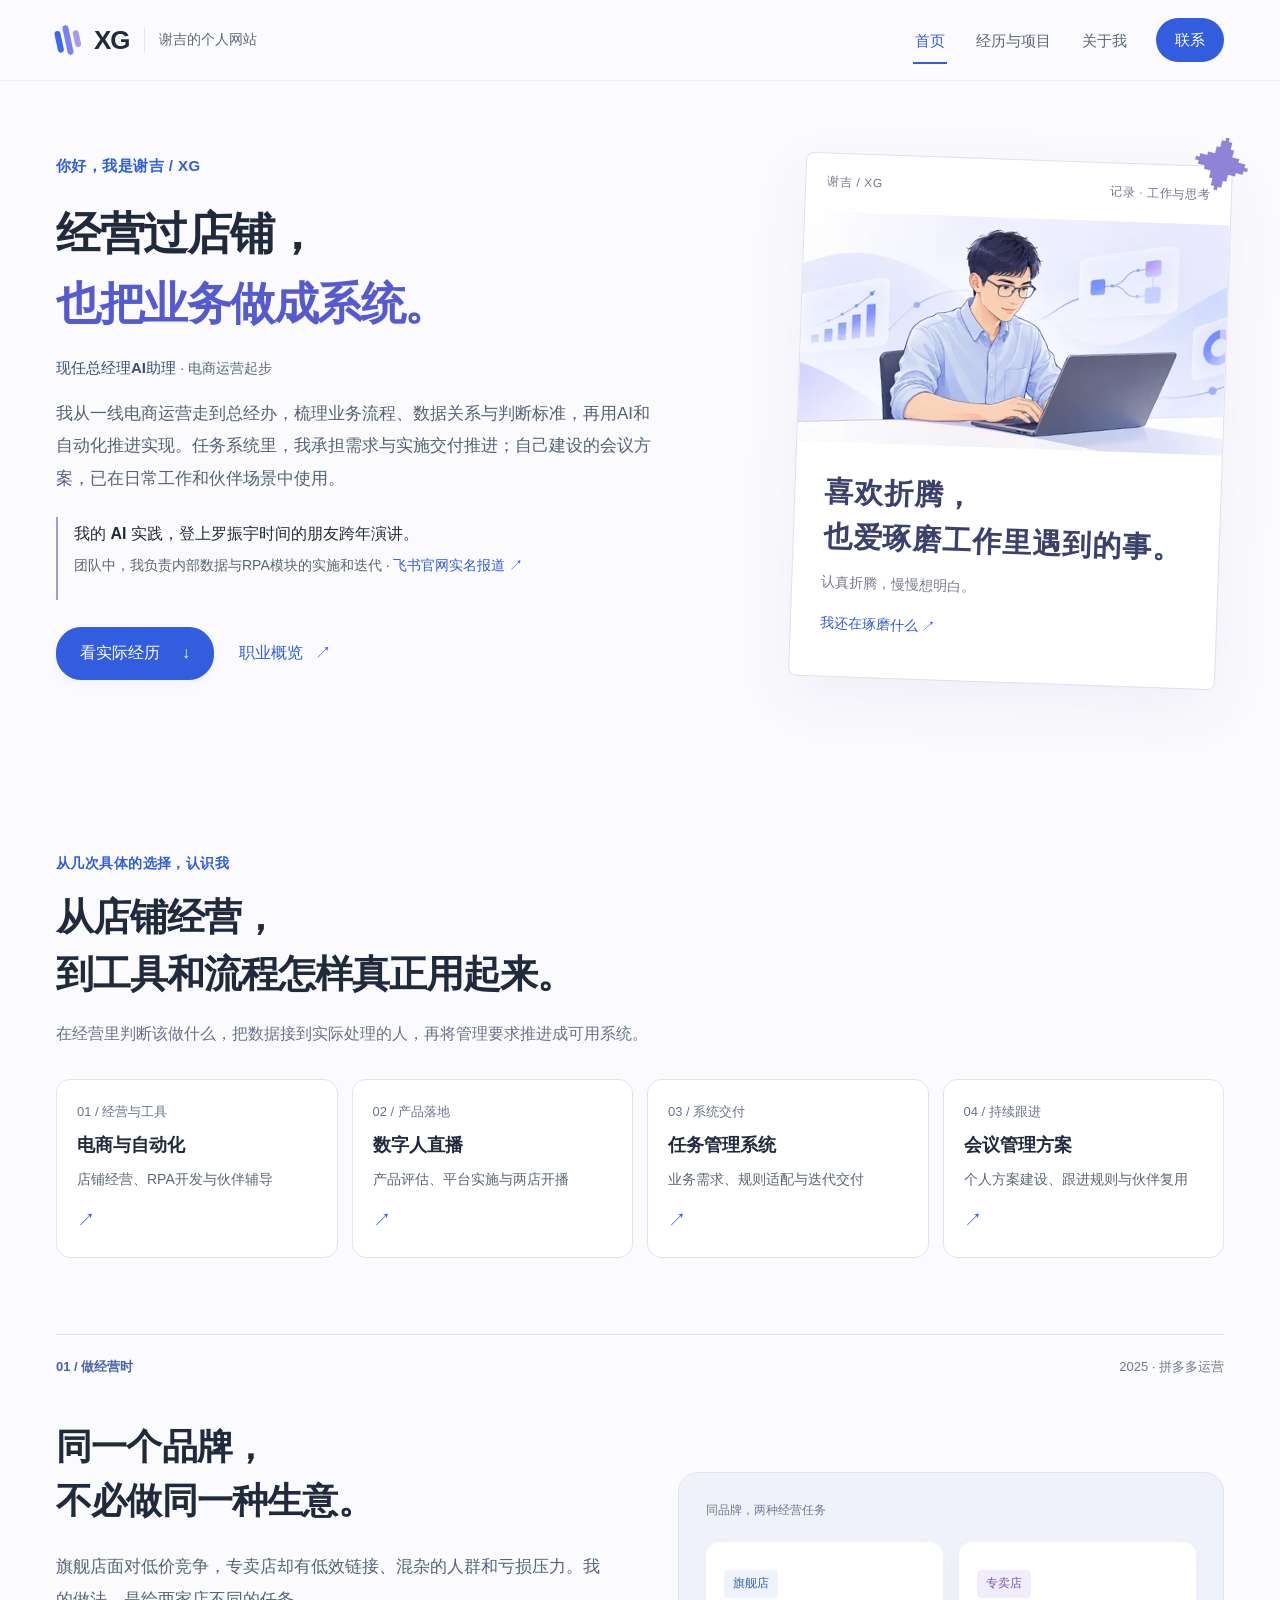
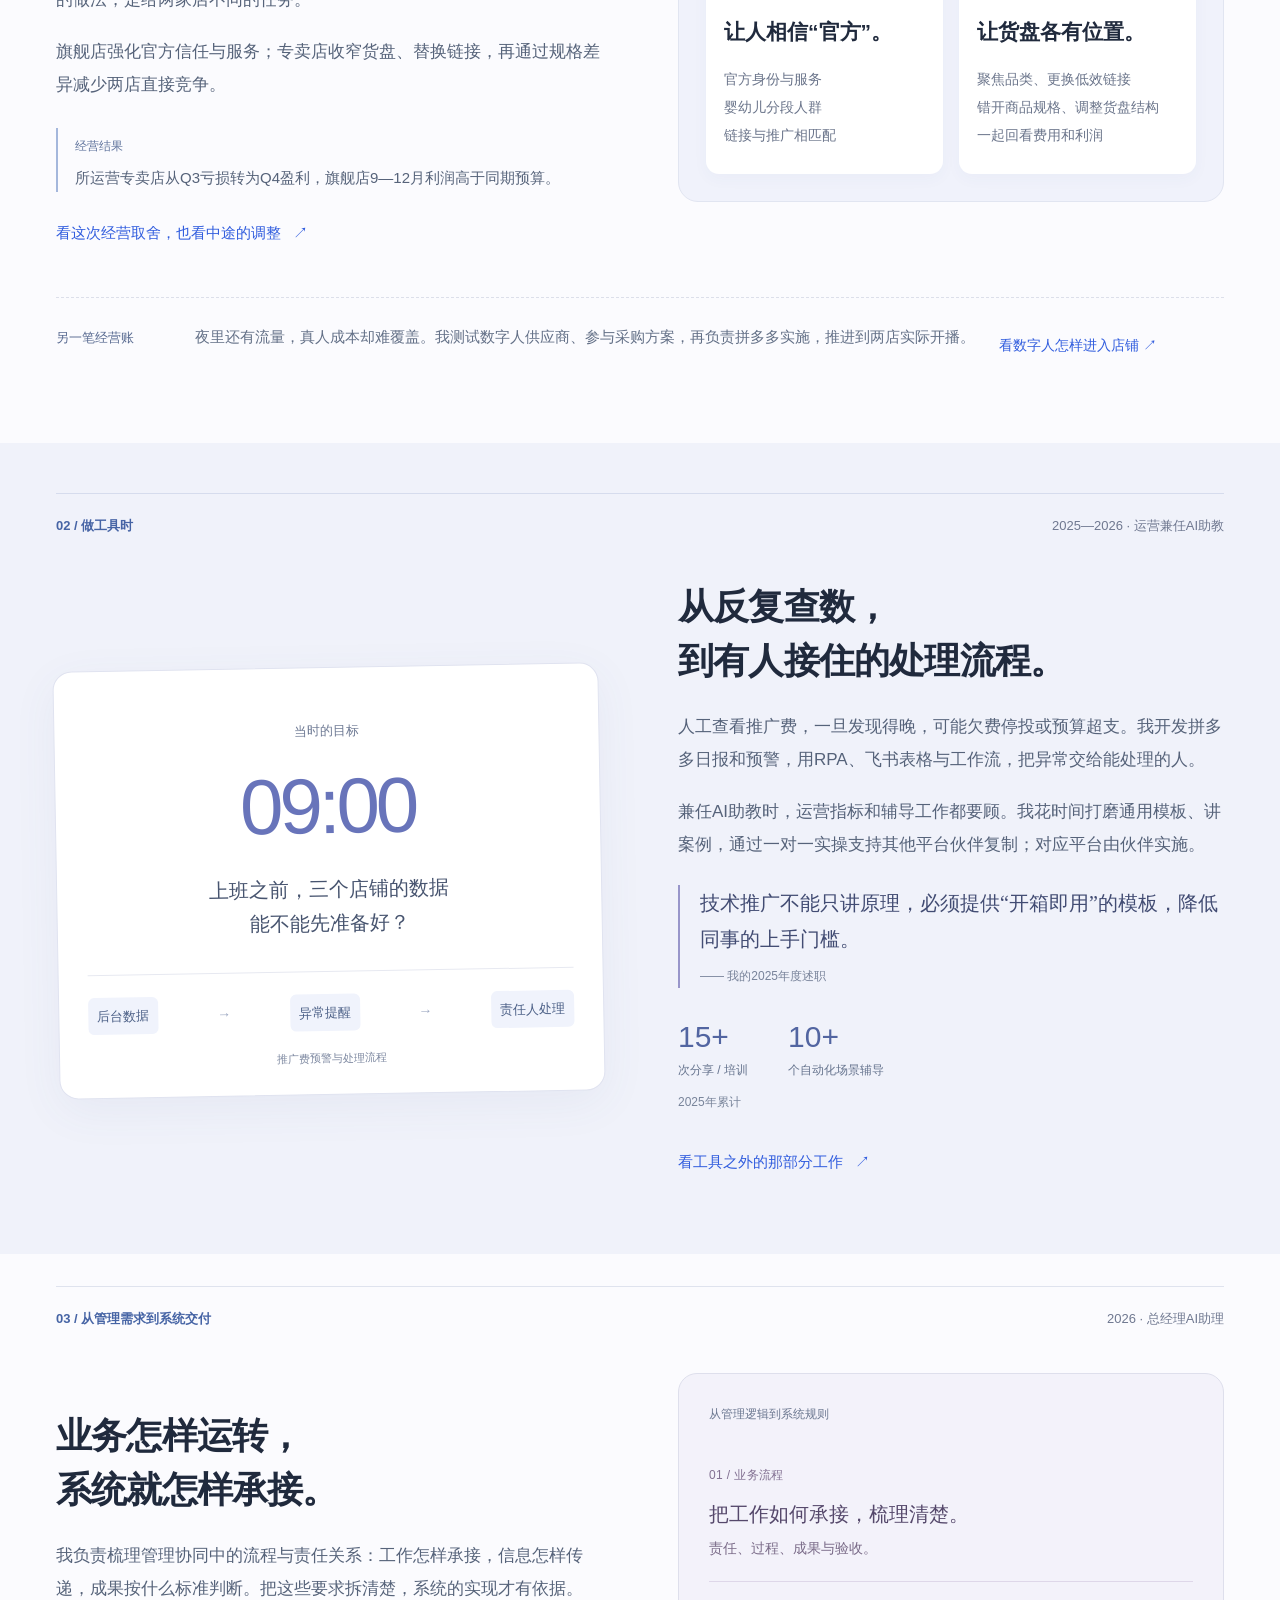
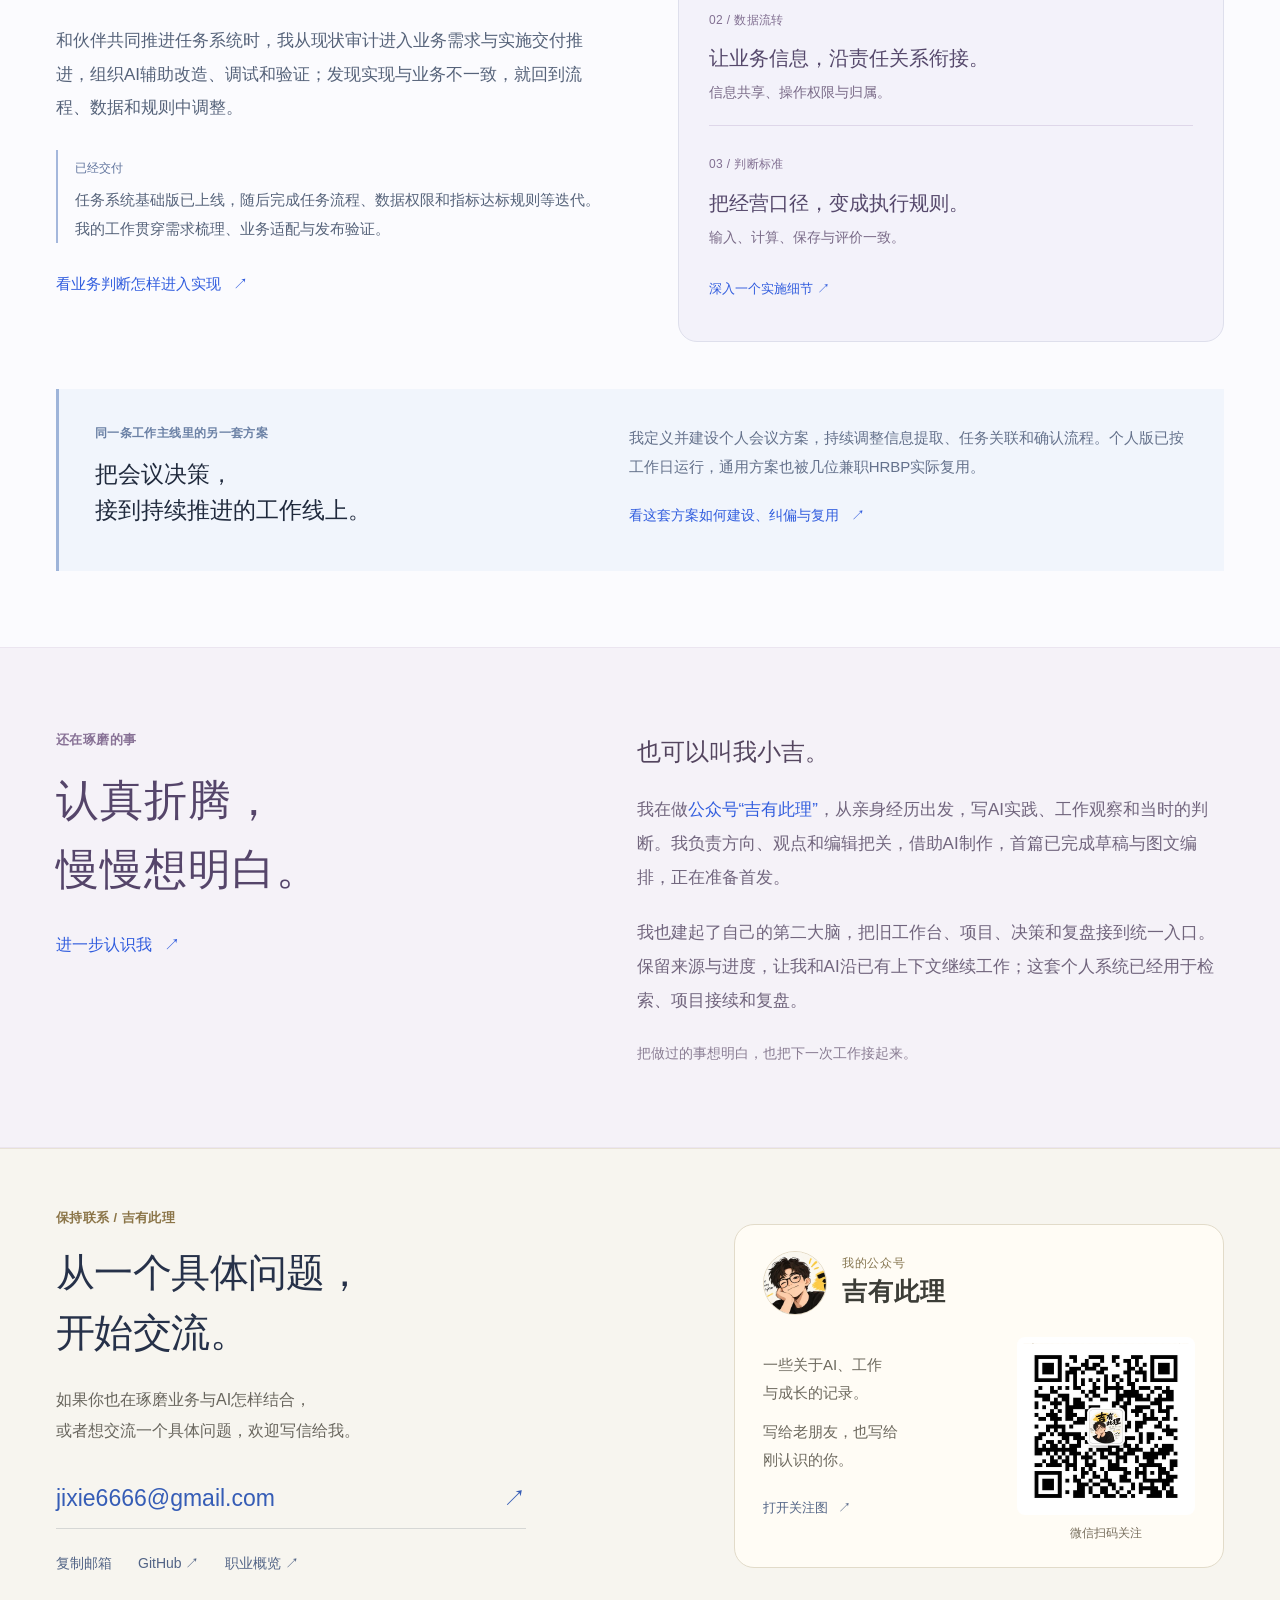
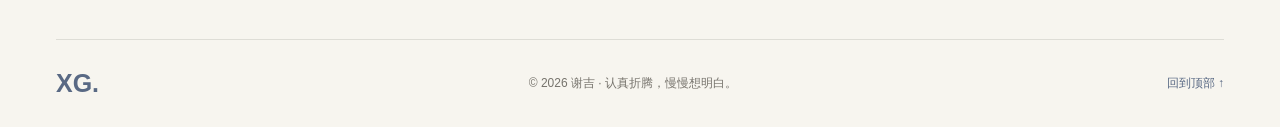
==== commit 37ccbca2: "Improve mobile dialogs, project navigation and interaction feedback Publish the reviewed interface r" ====
--- a/index.html
+++ b/index.html
@@ -1,11 +1,16 @@
 <!doctype html>
 <html lang="zh-CN"><head><meta charset="utf-8"><meta name="viewport" content="width=device-width,initial-scale=1">
-<title>谢吉 / XG｜认真折腾，慢慢想明白</title><meta name="description" content="我是谢吉 / XG，现任总经理AI助理。从电商经营到AI应用实施，梳理业务流程、数据与判断标准，推动方案实现和交付。"><meta name="theme-color" content="#fbfbfe"><link rel="canonical" href="https://jixie6666-code.github.io/"><meta property="og:title" content="谢吉 / XG｜认真折腾，慢慢想明白"><meta property="og:description" content="经营过店铺，也把业务做成系统。认识谢吉的业务判断、AI实现与交付实践。"><meta property="og:type" content="website"><meta property="og:url" content="https://jixie6666-code.github.io/"><meta property="og:image" content="https://jixie6666-code.github.io/xg-ai-comic-v3.png"><link rel="icon" href="data:image/svg+xml,%3Csvg xmlns='http://www.w3.org/2000/svg' viewBox='0 0 64 64'%3E%3Crect width='64' height='64' rx='18' fill='%23315dde'/%3E%3Ctext x='32' y='41' font-family='Arial' font-size='26' font-weight='700' text-anchor='middle' fill='white'%3EXG%3C/text%3E%3C/svg%3E"><link rel="stylesheet" href="ui.css?v=15.1"><link rel="stylesheet" href="home.css?v=16"><link rel="stylesheet" href="motion.css?v=15"><script src="motion.js?v=15" defer></script></head>
-<body id="top"><a class="skip" href="#main">跳至正文</a><header class="site-header"><div class="site-nav wrap"><a class="brand" href="#top" aria-label="谢吉个人网站首页"><span class="logo-symbol" aria-hidden="true"><b></b><b></b><b></b></span>XG<span class="brand-label">谢吉的个人网站</span></a><nav class="site-links" id="navigation" aria-label="主导航"><a href="#top" aria-current="location">首页</a><a href="#work">我的选择</a><a href="about.html">关于我</a><a href="#contact">联系</a></nav><button class="menu-toggle" aria-label="打开菜单" aria-expanded="false" aria-controls="navigation">☰</button></div></header>
+<title>谢吉 / XG｜认真折腾，慢慢想明白</title><meta name="description" content="我是谢吉 / XG，现任总经理AI助理。从电商经营到AI应用实施，梳理业务流程、数据与判断标准，推动方案实现和交付。"><meta name="theme-color" content="#fbfbfe"><link rel="canonical" href="https://jixie6666-code.github.io/"><meta property="og:title" content="谢吉 / XG｜认真折腾，慢慢想明白"><meta property="og:description" content="经营过店铺，也把业务做成系统。认识谢吉的业务判断、AI实现与交付实践。"><meta property="og:type" content="website"><meta property="og:url" content="https://jixie6666-code.github.io/"><meta property="og:image" content="https://jixie6666-code.github.io/xg-ai-comic-v3.png"><link rel="icon" href="data:image/svg+xml,%3Csvg xmlns='http://www.w3.org/2000/svg' viewBox='0 0 64 64'%3E%3Crect width='64' height='64' rx='18' fill='%23315dde'/%3E%3Ctext x='32' y='41' font-family='Arial' font-size='26' font-weight='700' text-anchor='middle' fill='white'%3EXG%3C/text%3E%3C/svg%3E"><link rel="stylesheet" href="ui.css?v=15.1"><link rel="stylesheet" href="home.css?v=16"><link rel="stylesheet" href="motion.css?v=15"><link rel="stylesheet" href="refinements.css?v=19"><script src="motion.js?v=15" defer></script></head>
+<body id="top"><a class="skip" href="#main">跳至正文</a><header class="site-header"><div class="site-nav wrap"><a class="brand" href="#top" aria-label="谢吉个人网站首页"><span class="logo-symbol" aria-hidden="true"><b></b><b></b><b></b></span>XG<span class="brand-label">谢吉的个人网站</span></a><nav class="site-links" id="navigation" aria-label="主导航"><a href="#top" aria-current="location">首页</a><a href="#work">经历与项目</a><a href="about.html">关于我</a><a href="#contact">联系</a></nav><button class="menu-toggle" aria-label="打开菜单" aria-expanded="false" aria-controls="navigation">☰</button></div></header>
 <main id="main">
 <section class="hero wrap" aria-labelledby="hero-title"><div class="hero-text"><div class="eyebrow intro-label">你好，我是谢吉 / XG</div><h1 id="hero-title"><span>经营过店铺，</span><span class="accent">也把业务做成系统。</span></h1><p class="hero-role">现任总经理AI助理 <span>· 电商运营起步</span></p><p class="hero-copy">我从一线电商运营走到总经办，梳理业务流程、数据关系与判断标准，再用AI和自动化推进实现。任务系统里，我承担需求与实施交付推进；自己建设的会议方案，已在日常工作和伙伴场景中使用。</p><div class="hero-proof"><h2>我的 AI 实践，登上罗振宇时间的朋友跨年演讲。</h2><p>团队中，我负责内部数据与RPA模块的实施和迭代 · <a href="https://www.feishu.cn/content/article/7591427374978190536" target="_blank" rel="noopener noreferrer">飞书官网实名报道 ↗</a></p></div><div class="hero-actions"><a class="primary link" href="#work">看实际经历 <span aria-hidden="true">↓</span></a><button class="text-button career-entry" data-resume>职业概览 <span aria-hidden="true">↗</span></button></div></div><figure class="spotlight"><div class="spotlight-card"><div class="portrait-top"><span>谢吉 / XG</span><span>记录 · 工作与思考</span></div><picture class="hero-picture"><source type="image/webp" srcset="xg-hero-640-v16.webp 640w, xg-hero-960-v16.webp 960w, xg-hero-1440-v16.webp 1440w" sizes="(max-width: 500px) calc(100vw - 42px), (max-width: 600px) 458px, (max-width: 1100px) 470px, 542px"><img class="portrait-image" src="xg-hero-960-v16.jpg" alt="谢吉在电脑前工作的漫画形象" width="1923" height="818" fetchpriority="high" loading="eager" decoding="async"></picture><figcaption><span class="hand-note">喜欢折腾，<br>也爱琢磨工作里遇到的事。</span><p>认真折腾，慢慢想明白。</p><a href="about.html#thinking">我还在琢磨什么 ↗</a></figcaption></div><span class="spotlight-seal" aria-hidden="true">✦</span></figure></section>
 
-<div class="chapter-intro wrap" id="work"><div class="eyebrow">从几次具体的选择，认识我</div><h2>从店铺经营，<br>到工具和流程怎样真正用起来。</h2><p>在经营里判断该做什么，把数据接到实际处理的人，再将管理要求推进成可用系统。</p></div>
+<div class="chapter-intro wrap" id="work"><div class="eyebrow">从几次具体的选择，认识我</div><h2 id="index-title">从店铺经营，<br>到工具和流程怎样真正用起来。</h2><p>在经营里判断该做什么，把数据接到实际处理的人，再将管理要求推进成可用系统。</p><nav class="project-shortcuts" aria-label="经历与项目快速入口">
+<a href="project-commerce.html"><span class="shortcut-number">01 / 经营与工具</span><strong>电商与自动化</strong><p>店铺经营、RPA开发与伙伴辅导</p><span class="shortcut-arrow" aria-hidden="true">↗</span></a>
+<a href="project-live.html"><span class="shortcut-number">02 / 产品落地</span><strong>数字人直播</strong><p>产品评估、平台实施与两店开播</p><span class="shortcut-arrow" aria-hidden="true">↗</span></a>
+<a href="project-task.html"><span class="shortcut-number">03 / 系统交付</span><strong>任务管理系统</strong><p>业务需求、规则适配与迭代交付</p><span class="shortcut-arrow" aria-hidden="true">↗</span></a>
+<a href="project-meeting.html"><span class="shortcut-number">04 / 持续跟进</span><strong>会议管理方案</strong><p>个人方案建设、跟进规则与伙伴复用</p><span class="shortcut-arrow" aria-hidden="true">↗</span></a>
+</nav></div>
 <section class="story wrap" aria-labelledby="commerce-title"><div class="story-topline"><span>01 / 做经营时</span><span>2025 · 拼多多运营</span></div><div class="story-grid"><div class="story-copy"><h2 id="commerce-title">同一个品牌，<br>不必做同一种生意。</h2><p>旗舰店面对低价竞争，专卖店却有低效链接、混杂的人群和亏损压力。我的做法，是给两家店不同的任务。</p><p>旗舰店强化官方信任与服务；专卖店收窄货盘、替换链接，再通过规格差异减少两店直接竞争。</p><div class="result-line"><span>经营结果</span><p>所运营专卖店从Q3亏损转为Q4盈利，旗舰店9—12月利润高于同期预算。</p></div><a class="story-link" href="project-commerce.html">看这次经营取舍，也看中途的调整 <span aria-hidden="true">↗</span></a></div><div class="store-comparison" aria-label="两家店的经营分工示意"><div class="comparison-caption">同品牌，两种经营任务</div><article><span class="store-tag">旗舰店</span><h3>让人相信“官方”。</h3><p>官方身份与服务<br>婴幼儿分段人群<br>链接与推广相匹配</p></article><article><span class="store-tag purple">专卖店</span><h3>让货盘各有位置。</h3><p>聚焦品类、更换低效链接<br>错开商品规格、调整货盘结构<br>一起回看费用和利润</p></article></div></div><aside class="side-story"><span>另一笔经营账</span><p>夜里还有流量，真人成本却难覆盖。我测试数字人供应商、参与采购方案，再负责拼多多实施，推进到两店实际开播。</p><a href="project-live.html">看数字人怎样进入店铺 ↗</a></aside></section>
 <section class="reuse-band"><div class="wrap story"><div class="story-topline"><span>02 / 做工具时</span><span>2025—2026 · 运营兼任AI助教</span></div><div class="story-grid reverse"><div class="handoff-visual"><div class="morning-note"><span>当时的目标</span><strong>09:00</strong><p>上班之前，三个店铺的数据<br>能不能先准备好？</p></div><div class="handoff-flow"><span>后台数据</span><b aria-hidden="true">→</b><span>异常提醒</span><b aria-hidden="true">→</b><span>责任人处理</span></div><p class="diagram-caption">推广费预警与处理流程</p></div><div class="story-copy"><h2>从反复查数，<br>到有人接住的处理流程。</h2><p>人工查看推广费，一旦发现得晚，可能欠费停投或预算超支。我开发拼多多日报和预警，用RPA、飞书表格与工作流，把异常交给能处理的人。</p><p>兼任AI助教时，运营指标和辅导工作都要顾。我花时间打磨通用模板、讲案例，通过一对一实操支持其他平台伙伴复制；对应平台由伙伴实施。</p><blockquote>技术推广不能只讲原理，必须提供“开箱即用”的模板，降低同事的上手门槛。<cite>—— 我的2025年度述职</cite></blockquote><div class="reuse-count"><strong>15+<span>次分享 / 培训</span></strong><strong>10+<span>个自动化场景辅导</span></strong></div><p class="small-note">2025年累计</p><a class="story-link" href="project-commerce.html#reuse">看工具之外的那部分工作 <span aria-hidden="true">↗</span></a></div></div></div></section>
 <section class="story wrap" aria-labelledby="task-title">
@@ -20,7 +25,7 @@
 <a href="project-task.html#example">深入一个实施细节 ↗</a></div></div>
 <div class="meeting-note"><div><div class="eyebrow">同一条工作主线里的另一套方案</div><h3>把会议决策，<br>接到持续推进的工作线上。</h3></div><div><p>我定义并建设个人会议方案，持续调整信息提取、任务关联和确认流程。个人版已按工作日运行，通用方案也被几位兼职HRBP实际复用。</p><a class="story-link" href="project-meeting.html">看这套方案如何建设、纠偏与复用 <span aria-hidden="true">↗</span></a></div></div></section>
 <section class="personal-section" id="about"><div class="wrap personal-home"><div><div class="eyebrow">还在琢磨的事</div><h2>认真折腾，<br>慢慢想明白。</h2><a class="story-link" href="about.html">进一步认识我 <span aria-hidden="true">↗</span></a></div><div class="personal-copy"><p class="personal-lead">也可以叫我小吉。</p><p>我在做<a href="#wechat">公众号“吉有此理”</a>，从亲身经历出发，写AI实践、工作观察和当时的判断。我负责方向、观点和编辑把关，借助AI制作，首篇已完成草稿与图文编排，正在准备首发。</p><p>我也建起了自己的第二大脑，把旧工作台、项目、决策和复盘接到统一入口。保留来源与进度，让我和AI沿已有上下文继续工作；这套个人系统已经用于检索、项目接续和复盘。</p><p class="unfinished">把做过的事想明白，也把下一次工作接起来。</p></div></div></section>
-<section class="practice-index wrap" aria-labelledby="index-title"><div class="eyebrow">如果想再深入一点</div><h2 id="index-title">这些具体问题，可以接着聊。</h2><div class="practice-list"><a href="project-commerce.html"><span>01</span><div><h3>每天反复查数，异常却发现得晚</h3><p>我做过：拼多多RPA采集、费用提醒与责任人跟进；以模板和实操支持伙伴复制。</p></div><b aria-hidden="true">↗</b></a><a href="project-live.html"><span>02</span><div><h3>产品选好了，怎样进入实际业务？</h3><p>我做过：供应商测试与比较、采购方案输入，采购后平台实施，推进到两店开播。</p></div><b aria-hidden="true">↗</b></a><a href="project-task.html"><span>03</span><div><h3>管理要求，怎样变成可用系统？</h3><p>我做过：梳理业务流程、数据关系与判断标准，组织AI辅助改造和验证，推动基础版及迭代上线。</p></div><b aria-hidden="true">↗</b></a><a href="project-meeting.html"><span>04</span><div><h3>一场会结束，下次怎样接着跟进？</h3><p>我做过：建设与维护个人会议方案，持续调整跟进规则与使用流程，并交付给伙伴复用。</p></div><b aria-hidden="true">↗</b></a></div></section>
+
 </main><footer class="contact contact-integrated" id="contact"><div class="wrap"><div class="contact-top" id="wechat">
 <div class="contact-copy"><div class="eyebrow">保持联系 / 吉有此理</div><h2>从一个具体问题，<br>开始交流。</h2><p>如果你也在琢磨业务与AI怎样结合，<br>或者想交流一个具体问题，欢迎写信给我。</p><div class="contact-links"><a class="email-link" href="mailto:jixie6666@gmail.com">jixie6666@gmail.com <span aria-hidden="true">↗</span></a><div class="contact-mini"><button class="copy-email">复制邮箱</button><a href="https://github.com/jixie6666-code" target="_blank" rel="noopener noreferrer">GitHub ↗</a><button data-resume>职业概览 ↗</button></div></div></div>
 <aside class="contact-follow" aria-labelledby="wechat-title">
@@ -28,12 +33,13 @@
 <div class="account-body"><div class="account-note"><p>一些关于AI、工作<br class="desktop-break">与成长的记录。</p><p>写给老朋友，也写给<br class="desktop-break">刚认识的你。</p><a class="wechat-original" href="jiyoucili-wechat-v17.png" target="_blank" rel="noopener noreferrer">打开关注图 <span aria-hidden="true">↗</span></a></div><figure class="account-code"><a class="wechat-code" href="jiyoucili-wechat-v17.png" target="_blank" rel="noopener noreferrer" aria-label="打开吉有此理公众号二维码原图"><img src="jiyoucili-qr-v16.png" alt="吉有此理公众号二维码" width="322" height="322" loading="lazy" decoding="async"></a><figcaption><span class="scan-desktop">微信扫码关注</span><span class="scan-mobile">点开原图，长按识别</span></figcaption></figure></div>
 </aside>
 </div><div class="footer"><a class="wordmark" href="#top">XG.</a><span>© 2026 谢吉 · 认真折腾，慢慢想明白。</span><a href="#top">回到顶部 ↑</a></div></div></footer>
-  <dialog id="caseDialog" aria-labelledby="case-title"><div class="dialog-body"><div class="dialog-top"><div class="eyebrow" id="case-eyebrow">PROJECT NOTES</div><button class="close-button" data-close aria-label="关闭项目详情">×</button></div><h2 id="case-title"></h2><p class="dialog-lead" id="case-lead"></p><div class="case-details" id="case-details"></div><section class="case-evidence" aria-labelledby="evidence-title"><h3 id="evidence-title">工作产物与证据</h3><div id="case-artifacts" class="artifact-list"></div></section><p class="case-scope" id="case-scope"></p><div class="dialog-bottom"><span>对项目的兴趣，也可以成为交流的起点。</span><a class="text-button" href="mailto:jixie6666@gmail.com?subject=关于你的项目实践">聊聊这个项目 ↗</a></div></div></dialog>
-  <dialog id="resumeDialog" aria-labelledby="resume-title"><div class="dialog-body"><div class="dialog-top"><div class="eyebrow">职业概览</div><button class="close-button" data-close aria-label="关闭职业概览">×</button></div><h2 id="resume-title">谢吉 / XG</h2><p class="dialog-lead">现任总经理AI助理，围绕业务流程、数据关系与判断标准，组织AI辅助实现并推进交付。此前经营同品牌双店，自行开发拼多多日报和费用预警，也通过模板与实操支持伙伴。</p><section class="resume-section"><h3>任职轨迹</h3><p>渝欧数智集团 · 青蓝计划校招生</p><p>2024.07｜以电商运营（拼多多）入职<br>2025.07—2026.03｜兼任渝欧AI研究院AI助教<br>2026.05至今｜总经理AI助理</p></section><section class="resume-section"><h3>可以从这些具体工作聊起</h3><p>一线经营与利润取舍；RPA流程开发及伙伴辅导；供应商评估到两店开播；任务系统的业务需求与实施交付推进；个人会议方案建设维护和伙伴复用。</p></section><section class="resume-section"><h3>我承担的工作</h3><p>电商AI大脑中负责内部数据/RPA模块实施与迭代。任务系统与伙伴共同推进，在伙伴交付的基础上，我负责业务需求、后续适配、迭代与交付推进；个人会议方案由我建设维护，已供几位兼职HRBP复用。</p><p>希望继续向企业AI解决方案与项目交付方向积累经验。</p></section><section class="resume-section"><h3>公开联系</h3><p><a href="mailto:jixie6666@gmail.com">jixie6666@gmail.com</a></p></section><div class="dialog-bottom"><span>职业交流，可从具体经历开始。</span><button class="primary" id="printResume">打印 / 保存概览 ↗</button></div></div></dialog>
+  <dialog id="caseDialog" aria-labelledby="case-title"><div class="dialog-top"><div class="eyebrow" id="case-eyebrow">PROJECT NOTES</div><button class="close-button" data-close aria-label="关闭项目详情">×</button></div><div class="dialog-body"><h2 id="case-title"></h2><p class="dialog-lead" id="case-lead"></p><div class="case-details" id="case-details"></div><section class="case-evidence" aria-labelledby="evidence-title"><h3 id="evidence-title">工作产物与证据</h3><div id="case-artifacts" class="artifact-list"></div></section><p class="case-scope" id="case-scope"></p><div class="dialog-bottom"><span>对项目的兴趣，也可以成为交流的起点。</span><a class="text-button" href="mailto:jixie6666@gmail.com?subject=关于你的项目实践">聊聊这个项目 ↗</a></div></div></dialog>
+  <dialog id="resumeDialog" aria-labelledby="resume-title"><div class="dialog-top"><div class="eyebrow">职业概览</div><button class="close-button" data-close aria-label="关闭职业概览">×</button></div><div class="dialog-body"><h2 id="resume-title">谢吉 / XG</h2><p class="dialog-lead">现任总经理AI助理，围绕业务流程、数据关系与判断标准，组织AI辅助实现并推进交付。此前经营同品牌双店，自行开发拼多多日报和费用预警，也通过模板与实操支持伙伴。</p><section class="resume-section"><h3>任职轨迹</h3><p>渝欧数智集团 · 青蓝计划校招生</p><p>2024.07｜以电商运营（拼多多）入职<br>2025.07—2026.03｜兼任渝欧AI研究院AI助教<br>2026.05至今｜总经理AI助理</p></section><section class="resume-section"><h3>可以从这些具体工作聊起</h3><p>一线经营与利润取舍；RPA流程开发及伙伴辅导；供应商评估到两店开播；任务系统的业务需求与实施交付推进；个人会议方案建设维护和伙伴复用。</p></section><section class="resume-section"><h3>我承担的工作</h3><p>电商AI大脑中负责内部数据/RPA模块实施与迭代。任务系统与伙伴共同推进，在伙伴交付的基础上，我负责业务需求、后续适配、迭代与交付推进；个人会议方案由我建设维护，已供几位兼职HRBP复用。</p><p>希望继续向企业AI解决方案与项目交付方向积累经验。</p></section><section class="resume-section"><h3>公开联系</h3><p><a href="mailto:jixie6666@gmail.com">jixie6666@gmail.com</a></p></section><div class="dialog-bottom"><span>职业交流，可从具体经历开始。</span><button class="primary" id="printResume">打印 / 保存概览 ↗</button></div></div></dialog>
   <div class="toast" role="status" aria-live="polite"></div>
   <script>
     const cases={"commerce": {"title": "从经营判断，到可以复用的自动化流程。", "kicker": "一线运营、RPA开发与模块迭代 / 电商实践 · 2025起", "lead": "同品牌两家店，我根据人群、货盘与利润要求做不同分工；反复查数和费用跟进，我用RPA接成流程。后来，这些实践进入团队方案，也通过模板和辅导交到伙伴手里。", "details": [["同一个品牌，两家店需要不同的经营位置", "旗舰店面对低价竞争，需要强化官方信任和服务；专卖店有低效链接、人群混杂和亏损压力。如果继续围绕相同商品和规格竞争，两店的经营位置会更模糊。 我承担店铺、预算与推广，调整旗舰店的链接、人群和服务；专卖店聚焦婴幼儿货盘，关停低效链接、启动新链接和新人群，通过规格差异减少两店直接竞争，并调整高客单SKU占比。"], ["有些问题，要回到平台与品牌之间解决", "10月中旬，旗舰店流量和转化出现下滑。我在年度复盘中将其与平台大促、优惠券叠加和品牌价格约束联系起来，向上反馈并协调品牌处理。 经营判断需要同时看人群、货盘、推广费和利润，也要识别哪些问题能在店铺内调整，哪些需要外部协同。"], ["经营结果，要和当时做的动作放在一起看", "2025年度述职记录，所运营专卖店由Q3亏损转为Q4盈利，旗舰店9—12月利润高于同期预算。经营调整围绕两店不同任务展开，也受到旺季、品牌和团队协作的共同影响。"]], "scope": "所运营专卖店Q3亏损转Q4盈利；团队全国决赛，个人实践成为跨年演讲案例。", "artifacts": [{"href": "project-commerce.html", "title": "阅读完整经历", "subtitle": "业务判断、实现过程与交付结果"}]}, "task": {"title": "把业务流程与管理判断，转成系统能执行的规则。", "kicker": "业务需求与实施交付推进 / 任务管理系统 · 2026", "lead": "我从管理协同的实际流程出发，梳理责任关系与数据流转，将经营判断转为系统规则，和伙伴共同推进改造，并组织AI辅助实现、验证与交付。", "details": [["先看真实工作怎样走，再决定系统怎样改", "接手已有系统时，员工端本地数据、管理端数据库和静态展示并存。我先审查现状，梳理已有页面与父子任务关系能保留什么，数据、权限、责任和验收又缺什么。 我把现状整理成保留、修改、新增、退出首版主链和风险五类清单，与伙伴明确改造范围。判断的起点是让一项真实任务能沿责任关系流转：谁发起，谁承接，谁更新，成果交给谁验收。"], ["把流程、数据和判断标准接起来", "业务流程决定工作怎样承接，责任关系决定谁可以操作，数据流转决定各方看到什么，判断标准决定成果如何评价。我将这些关系拆成可实施的要求，让数据、权限和页面操作采用一致的业务逻辑。 我持续梳理这些要求，发现方案与真实业务不一致时，明确要改的规则和本次范围，再组织AI辅助实现、调试和检查。原系统基线由研发伙伴交付；后续适配迭代中，我承担业务需求与实施交付推进，和伙伴共同完成。"], ["一个细节：少亏，也应该能算达标", "如果亏损目标是-100，实际是-70，业务上已经改善。系统如果只接受正数，或在保存和计算时用了不同规则，页面看起来能填，结果仍然会错。 我明确“实际值大于等于目标值即达标”的业务口径，组织AI辅助修复和调试，沿输入、保存、编辑、计算、刷新再查看逐步核对。完整案例提供相应规则演示。"]], "scope": "基础版已上线，完成任务流转、数据权限及指标规则相关迭代。", "artifacts": [{"href": "project-task.html", "title": "阅读完整经历", "subtitle": "业务判断、实现过程与交付结果"}]}, "meeting": {"title": "让会议之后的工作，真正接得下去。", "kicker": "个人方案需求、建设与维护 / 会议工作台 · 2026", "lead": "我为自己的会议工作设计并建设AI辅助方案：把原文、决策、任务和后续跟进接起来。遇到重复任务、责任错位和确认负担，就回到业务规则中调整；现在个人流程已在运行，通用方案也被伙伴复用。", "details": [["写完一份纪要，工作才刚刚开始", "总经理AI助理需要从会议中承接工作。一句话可能是建议、承诺或正式交办；会后还要知道谁接、交什么、什么时候查。摘要写得顺畅，并不意味着这些关系已经清楚。 我先定义纪要与原文核对、决策和任务区分、人工确认、归档与复查的处理规则，再借助AI搭建和调试流程，根据实际使用持续调整和维护。"], ["同一件事开了几次会，为什么变成好几项任务？", "实际使用中，同一工作可能在不同会议里被反复提到。逐场提取容易生成重复任务，执行责任和汇报责任也可能混在一起。 我把判断单位改成独立交付物：保留稳定的主任务，把不同会议的提法接到同一条工作线上；执行、汇报和验收分别记录。再组织AI改造关联规则，用历史样本检查是否漏接或误合并。"], ["需要我判断的地方，别让我反复确认", "当流程把过多问题都退回人工确认，使用成本也会变高。我要求系统先检查已有来源和历史确认，保留已经确认过的结果，合并真正需要提问的事项。 会议邀请、实际发言和正式决定要分开；有充分来源的由流程先处理，判断不清的再交给本人。准确和省事，需要一起设计。"]], "scope": "个人版按工作日运行；几位兼职HRBP已实际复用通用方案。", "artifacts": [{"href": "project-meeting.html", "title": "阅读完整经历", "subtitle": "业务判断、实现过程与交付结果"}]}, "live": {"title": "从经营约束出发，把AI产品落到实际店铺。", "kicker": "方案评估与平台实施 / 数字人直播 · 2025", "lead": "夜间流量仍在，真人直播成本却难覆盖。我从这个经营问题出发比较产品、参与采购方案，随后承担拼多多测试与实施，把数字人与AI回复组合推进到两家店铺实际开播。", "details": [["先判断，哪个经营位置值得放入AI", "夜间时段有流量，但转化与真人主播的人力成本需要一起权衡。数字人的应用位置，来自这笔经营账。 产品选择还要考虑拼多多实际使用条件。我把供应商能力放回具体场景中看：能否补充真人难覆盖的时段，如何配合回复，怎样进入现有店铺。"], ["选型之后，继续承担平台实施", "采购前，我对接、测试多个供应商，比较优势与限制，输出分析和采购方案，参与上会讨论。公司按相应流程决定采购。 采购后，我负责拼多多平台测试与落地，搭建数字人与AI回复组合，推进配置和开播。底层数字人产品由供应商提供，我的工作是把产品能力适配到实际店铺。"], ["交付结果，是方案已经进入真实店铺", "据2025年度述职，项目已在拼多多上线，两家店铺有实际开播。我的工作贯穿产品比较、采购输入与采购后实施。 这段经历让我把产品功能、业务约束和使用方式放在一起判断，并把方案继续推进到实际应用。"]], "scope": "数字人与AI回复组合已在两家拼多多店铺实际开播。", "artifacts": [{"href": "project-live.html", "title": "阅读完整经历", "subtitle": "业务判断、实现过程与交付结果"}]}, "brain": {"title": "让经历和上下文，接得上下一次工作。", "kicker": "个人系统建设 / 第二大脑", "lead": "我把旧工作台、项目、决策和复盘接入统一入口，让我和AI沿同一份来源与进度接续工作。这套系统已经用于个人检索、项目接续和复盘。", "details": [["为什么这样设计", "隔一段时间恢复项目，需要找回背景、判断和进度。我保留原件，用索引连接，再留下当前状态和下一步。"], ["怎样推进实现", "借助AI建设项目入口、来源关联和核查工具；用真实问题检索，发现陈旧状态再纠正对应记录。"], ["实际使用", "基于Obsidian建立统一入口，项目、决策和复盘按需调用，服务个人日常工作。"]], "scope": "个人需求定义、AI辅助建设与维护。", "artifacts": [{"href": "about.html#thinking", "title": "认识我的持续实践", "subtitle": "第二大脑与个人表达"}]}};
     const caseDialog=document.querySelector('#caseDialog'),resumeDialog=document.querySelector('#resumeDialog');
+    function openResume(){if(!resumeDialog.open)resumeDialog.showModal();resumeDialog.querySelector('.dialog-body').scrollTop=0;}
     function openCase(key){
       const item=cases[key];if(!item)return;closeMenu();
       document.querySelector('#case-title').textContent=item.title;
@@ -45,11 +51,18 @@
       if(key!=='brain'){const full=document.createElement('a');full.className='story-link';full.href='project-'+key+'.html';full.textContent='阅读完整实践 ↗';detailRoot.append(full)}
       document.querySelector('.case-evidence').hidden=!item.artifacts?.length;
       (item.artifacts||[]).forEach(e=>{const link=document.createElement('a');link.className='artifact-link';link.href=e.href;const title=document.createElement('strong');title.textContent=e.title+' ↗';const sub=document.createElement('span');sub.textContent=e.subtitle;link.append(title,sub);if(e.href.startsWith('https:')){link.target='_blank';link.rel='noopener noreferrer'}root.append(link)});
-      document.querySelector('#case-scope').textContent=item.scope;caseDialog.showModal();caseDialog.scrollTop=0;
+      document.querySelector('#case-scope').textContent=item.scope;caseDialog.showModal();caseDialog.querySelector('.dialog-body').scrollTop=0;
     }
     document.querySelectorAll('[data-case]').forEach(button=>button.addEventListener('click',()=>openCase(button.dataset.case)));
-    document.querySelectorAll('[data-resume]').forEach(button=>button.addEventListener('click',()=>{closeMenu();resumeDialog.showModal()}));
+    document.querySelectorAll('[data-resume]').forEach(button=>button.addEventListener('click',()=>{closeMenu();openResume()}));
     document.querySelectorAll('[data-close]').forEach(button=>button.addEventListener('click',()=>button.closest('dialog').close()));
+    document.querySelectorAll('dialog').forEach(dialog=>dialog.addEventListener('keydown',event=>{
+      if(event.key!=='Tab')return;
+      const controls=[...dialog.querySelectorAll('button:not([disabled]),a[href],input:not([disabled]),select:not([disabled]),textarea:not([disabled]),[tabindex="0"]')].filter(item=>item.getClientRects().length);
+      const first=controls[0],last=controls[controls.length-1];
+      if(event.shiftKey&&document.activeElement===first){event.preventDefault();last?.focus()}
+      else if(!event.shiftKey&&document.activeElement===last){event.preventDefault();first?.focus()}
+    }));
     document.querySelectorAll('dialog').forEach(dialog=>dialog.addEventListener('click',event=>{const box=dialog.getBoundingClientRect();if(event.target===dialog&&(event.clientX<box.left||event.clientX>box.right||event.clientY<box.top||event.clientY>box.bottom))dialog.close()}));
     document.querySelector('#printResume').addEventListener('click',()=>window.print());
     document.querySelectorAll('[data-filter]').forEach(button=>button.addEventListener('click',()=>{document.querySelectorAll('[data-filter]').forEach(item=>item.setAttribute('aria-pressed',String(item===button)));document.querySelectorAll('[data-category]').forEach(project=>project.hidden=button.dataset.filter!=='all'&&!project.dataset.category.split(' ').includes(button.dataset.filter))}));
@@ -63,7 +76,7 @@
     let scrollFrame=false;window.addEventListener('scroll',()=>{if(!scrollFrame){scrollFrame=true;requestAnimationFrame(()=>{setActiveSection();scrollFrame=false})}},{passive:true});window.addEventListener('resize',setActiveSection);setActiveSection();
     function openDeepLink(){
       if(location.hash.startsWith('#case-')){if(caseDialog.open)caseDialog.close();openCase(location.hash.slice(6))}
-      if(location.hash==='#resume'&&!resumeDialog.open)resumeDialog.showModal();
+      if(location.hash==='#resume'&&!resumeDialog.open)openResume();
     }
     window.addEventListener('hashchange',openDeepLink);openDeepLink();
   </script>
--- a/refinements.css
+++ b/refinements.css
@@ -0,0 +1,93 @@
+/* v19: readable supporting copy, direct project access and persistent dialog controls. */
+.hero-proof p,
+.hero-role span {
+  font-size: 14px;
+  line-height: 1.85;
+  color: #596576;
+}
+.hero-proof a { min-height: 44px; }
+.case-summary dt { font-size: 14px; color: #596576; }
+
+.project-shortcuts {
+  display: grid;
+  grid-template-columns: repeat(4, minmax(0, 1fr));
+  gap: 14px;
+  margin-top: 30px;
+}
+.project-shortcuts a {
+  display: flex;
+  flex-direction: column;
+  align-items: flex-start;
+  min-width: 0;
+  padding: 20px;
+  border: 1px solid #dfe4ef;
+  border-radius: 14px;
+  background: #fff;
+  color: var(--ink);
+}
+.project-shortcuts .shortcut-number { font-size: 13px; color: #66748b; }
+.project-shortcuts strong { font-size: 18px; line-height: 1.5; margin-top: 9px; }
+.project-shortcuts p { font-size: 14px; line-height: 1.8; color: #596576; margin-top: 8px; }
+.project-shortcuts .shortcut-arrow { color: var(--blue); margin-top: auto; padding-top: 12px; }
+@media (hover: hover) and (pointer: fine) {
+  .project-shortcuts a:hover { border-color: #899ee3; background: #f7f9ff; }
+}
+@media (max-width: 1000px) {
+  .project-shortcuts { grid-template-columns: repeat(2, minmax(0, 1fr)); }
+}
+@media (max-width: 600px) {
+  .project-shortcuts { gap: 10px; margin-top: 24px; }
+  .project-shortcuts a { padding: 16px 14px; }
+  .project-shortcuts strong { font-size: 17px; }
+  .project-shortcuts p { font-size: 14px; }
+  .project-shortcuts .shortcut-arrow { padding-top: 8px; }
+}
+
+/* Keep the title and close action outside the scrolling content. */
+dialog[open] { display: flex; flex-direction: column; overflow: hidden; }
+dialog > .dialog-top {
+  flex: 0 0 auto;
+  padding: 14px 22px 14px 32px;
+  margin: 0;
+  border-bottom: 1px solid #e4e8ef;
+  background: #fff;
+}
+dialog > .dialog-top .eyebrow { min-width: 0; font-size: 14px; line-height: 1.6; }
+dialog > .dialog-body {
+  flex: 1 1 auto;
+  min-height: 0;
+  overflow-y: auto;
+  overscroll-behavior: contain;
+  padding: 24px 32px 28px;
+}
+@media (max-width: 600px) {
+  dialog > .dialog-top { padding: 12px 16px 12px 22px; }
+  dialog > .dialog-body { padding: 22px; padding-bottom: max(22px, env(safe-area-inset-bottom, 0px)); }
+}
+
+/* Press feedback is available on touch; keyboard focus stays steady. */
+.primary, .button, .text-button, .menu-toggle, .close-button,
+.copy-email, .story-link, .project-shortcuts a, .site-links a {
+  touch-action: manipulation;
+  transition: transform 120ms cubic-bezier(.23, 1, .32, 1),
+    background-color 120ms ease-out, filter 120ms ease-out, box-shadow 160ms ease-out;
+}
+.primary:active:not(:focus-visible), .button:active:not(:focus-visible),
+.text-button:active:not(:focus-visible), .menu-toggle:active:not(:focus-visible),
+.close-button:active:not(:focus-visible), .copy-email:active:not(:focus-visible),
+.story-link:active:not(:focus-visible), .project-shortcuts a:active:not(:focus-visible),
+.site-links a:active:not(:focus-visible), .site-links a[href$="#contact"]:active:not(:focus-visible) {
+  transform: scale(.98);
+  filter: brightness(.94);
+}
+@media (prefers-reduced-motion: reduce) {
+  .primary:active, .button:active, .text-button:active, .menu-toggle:active,
+  .close-button:active, .copy-email:active, .story-link:active,
+  .project-shortcuts a:active, .site-links a:active,
+  .site-links a[href$="#contact"]:active { transform: none !important; }
+}
+@media print {
+  dialog[open] { display: block; overflow: visible; }
+  dialog > .dialog-top { display: none; }
+  dialog > .dialog-body { display: block; overflow: visible; padding: 0; }
+}
